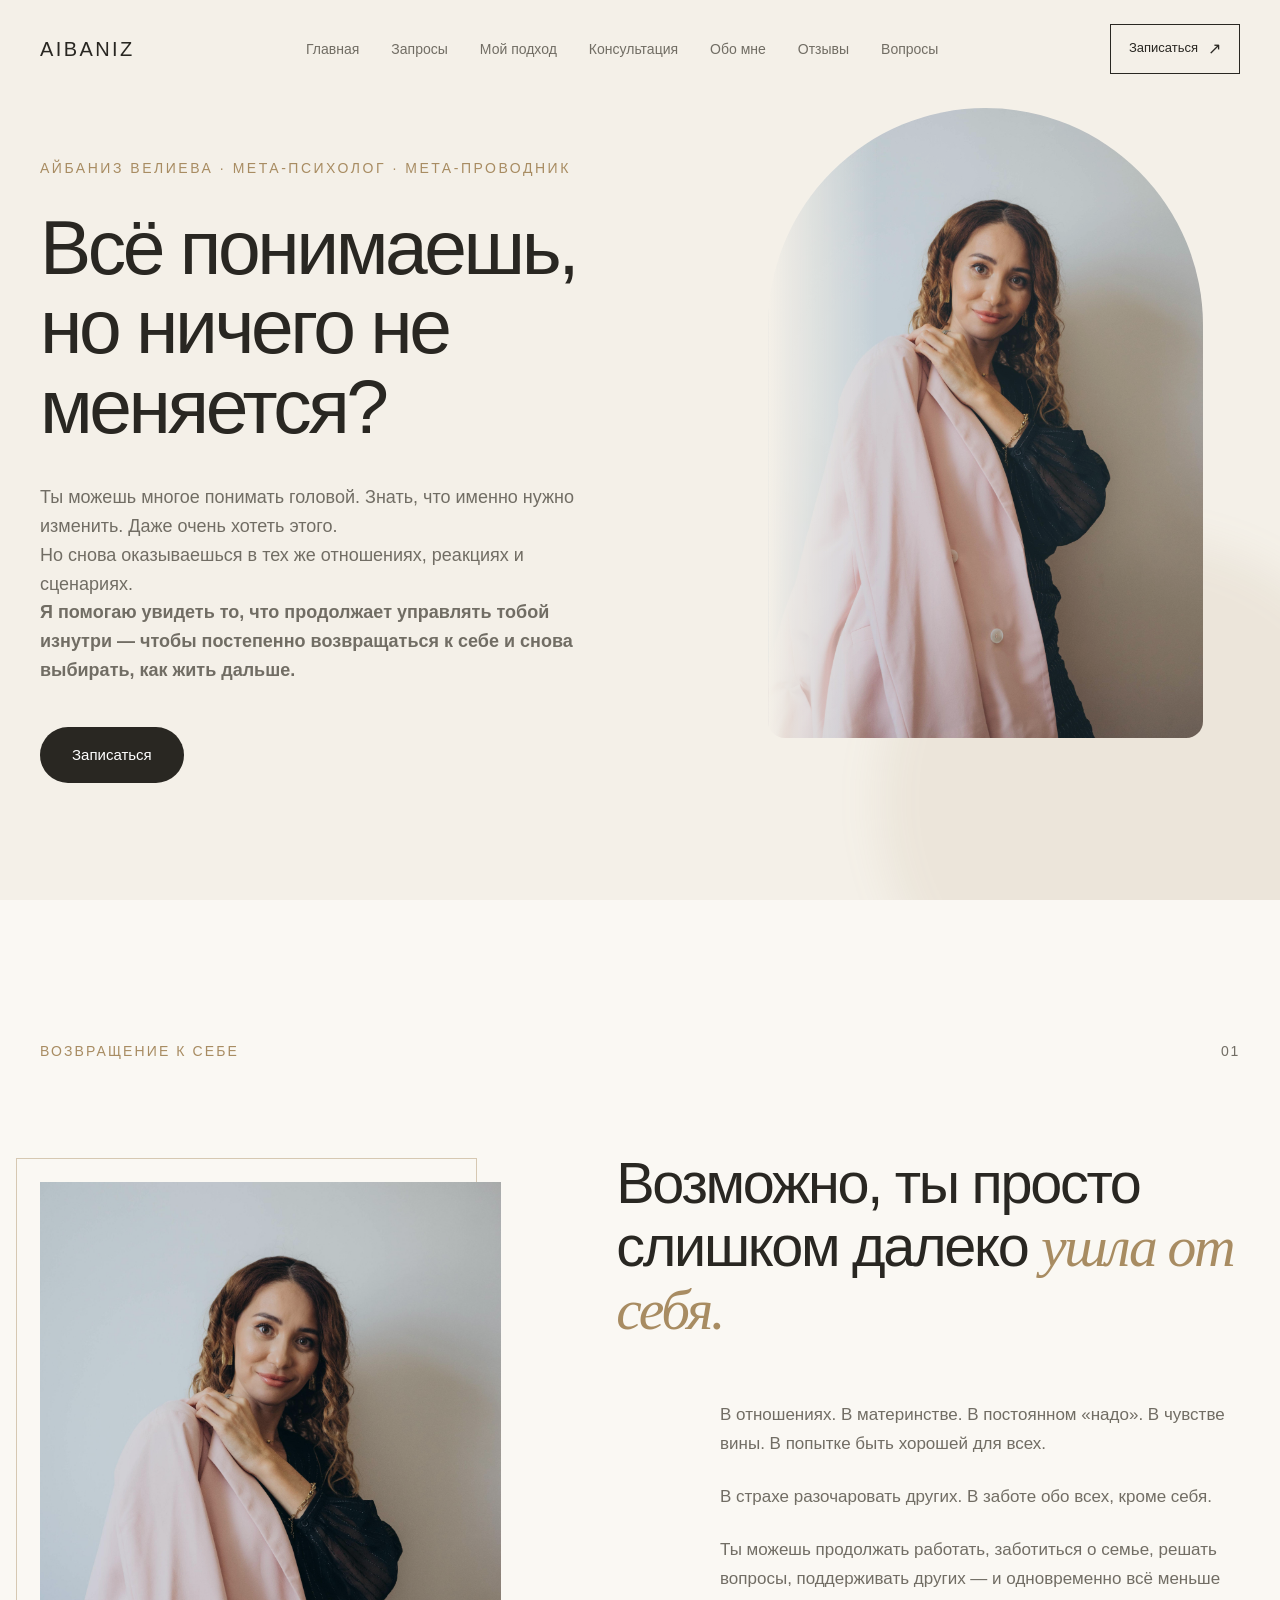
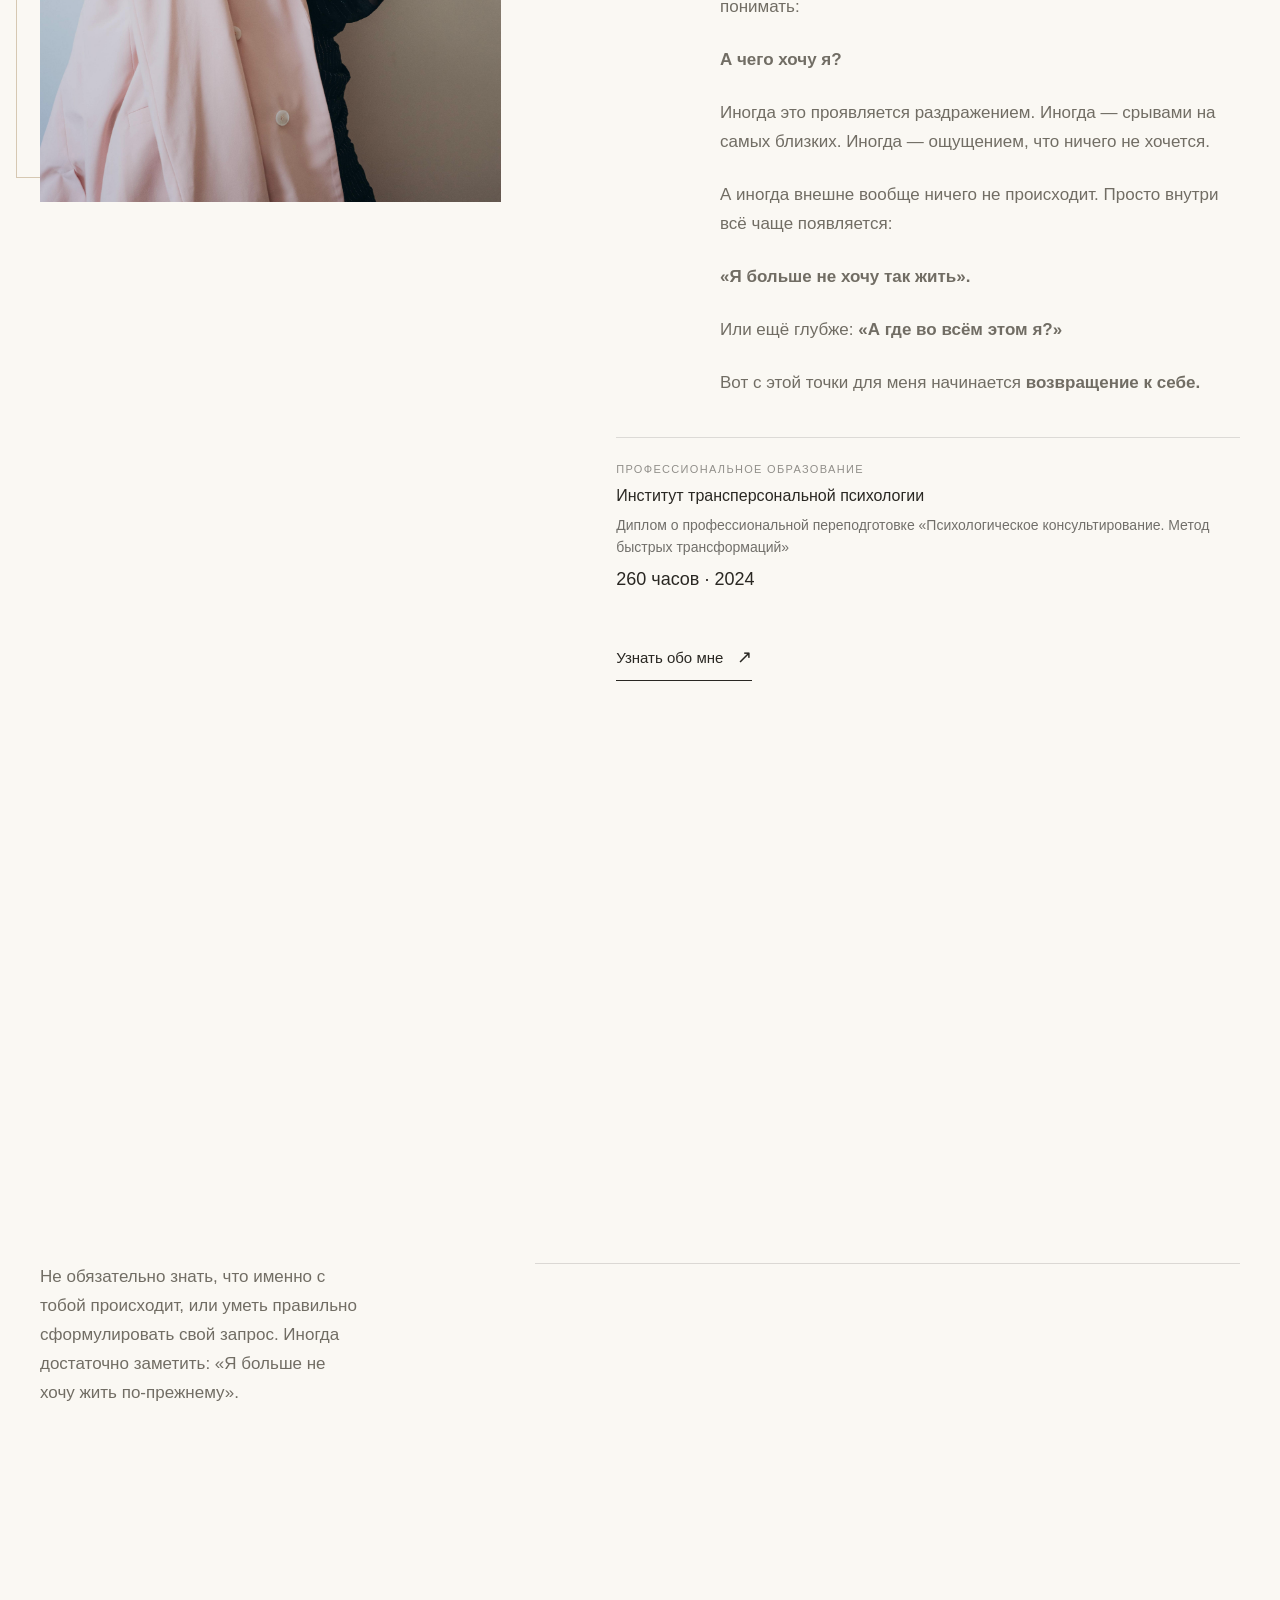
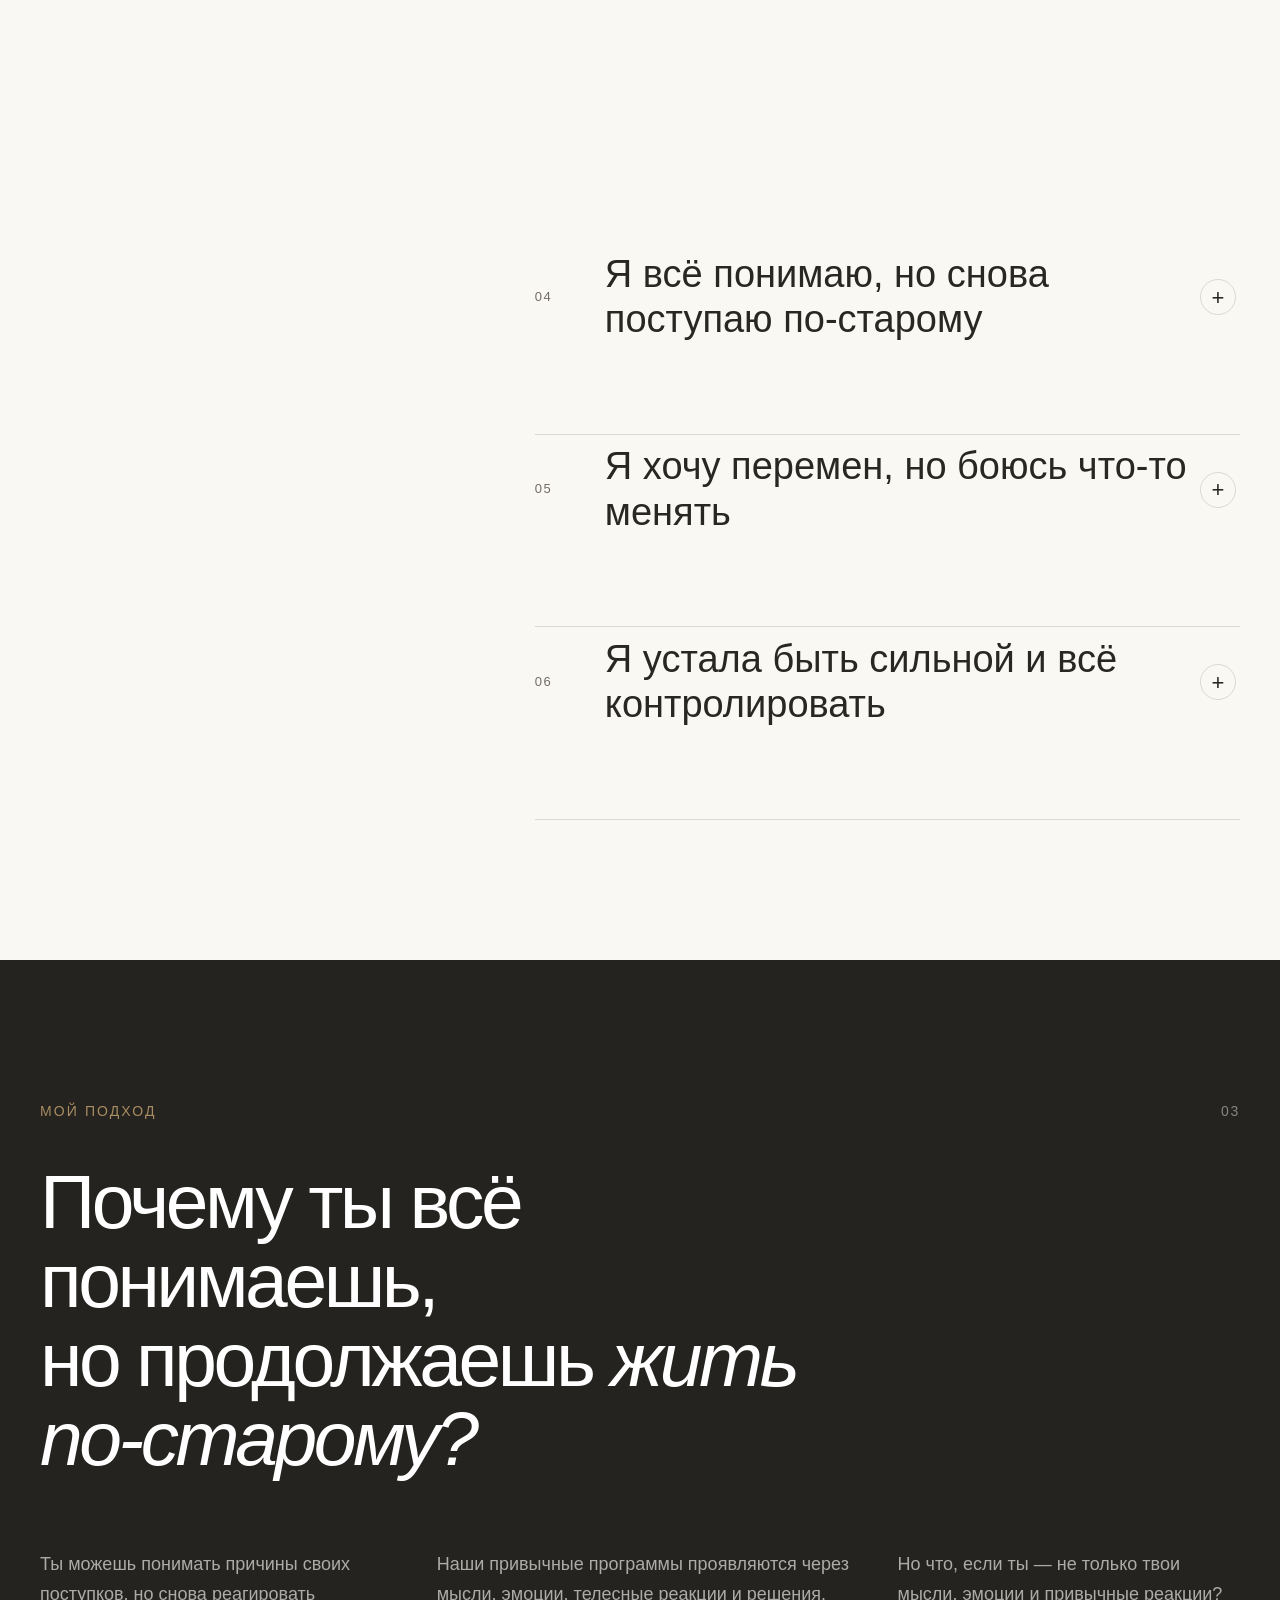
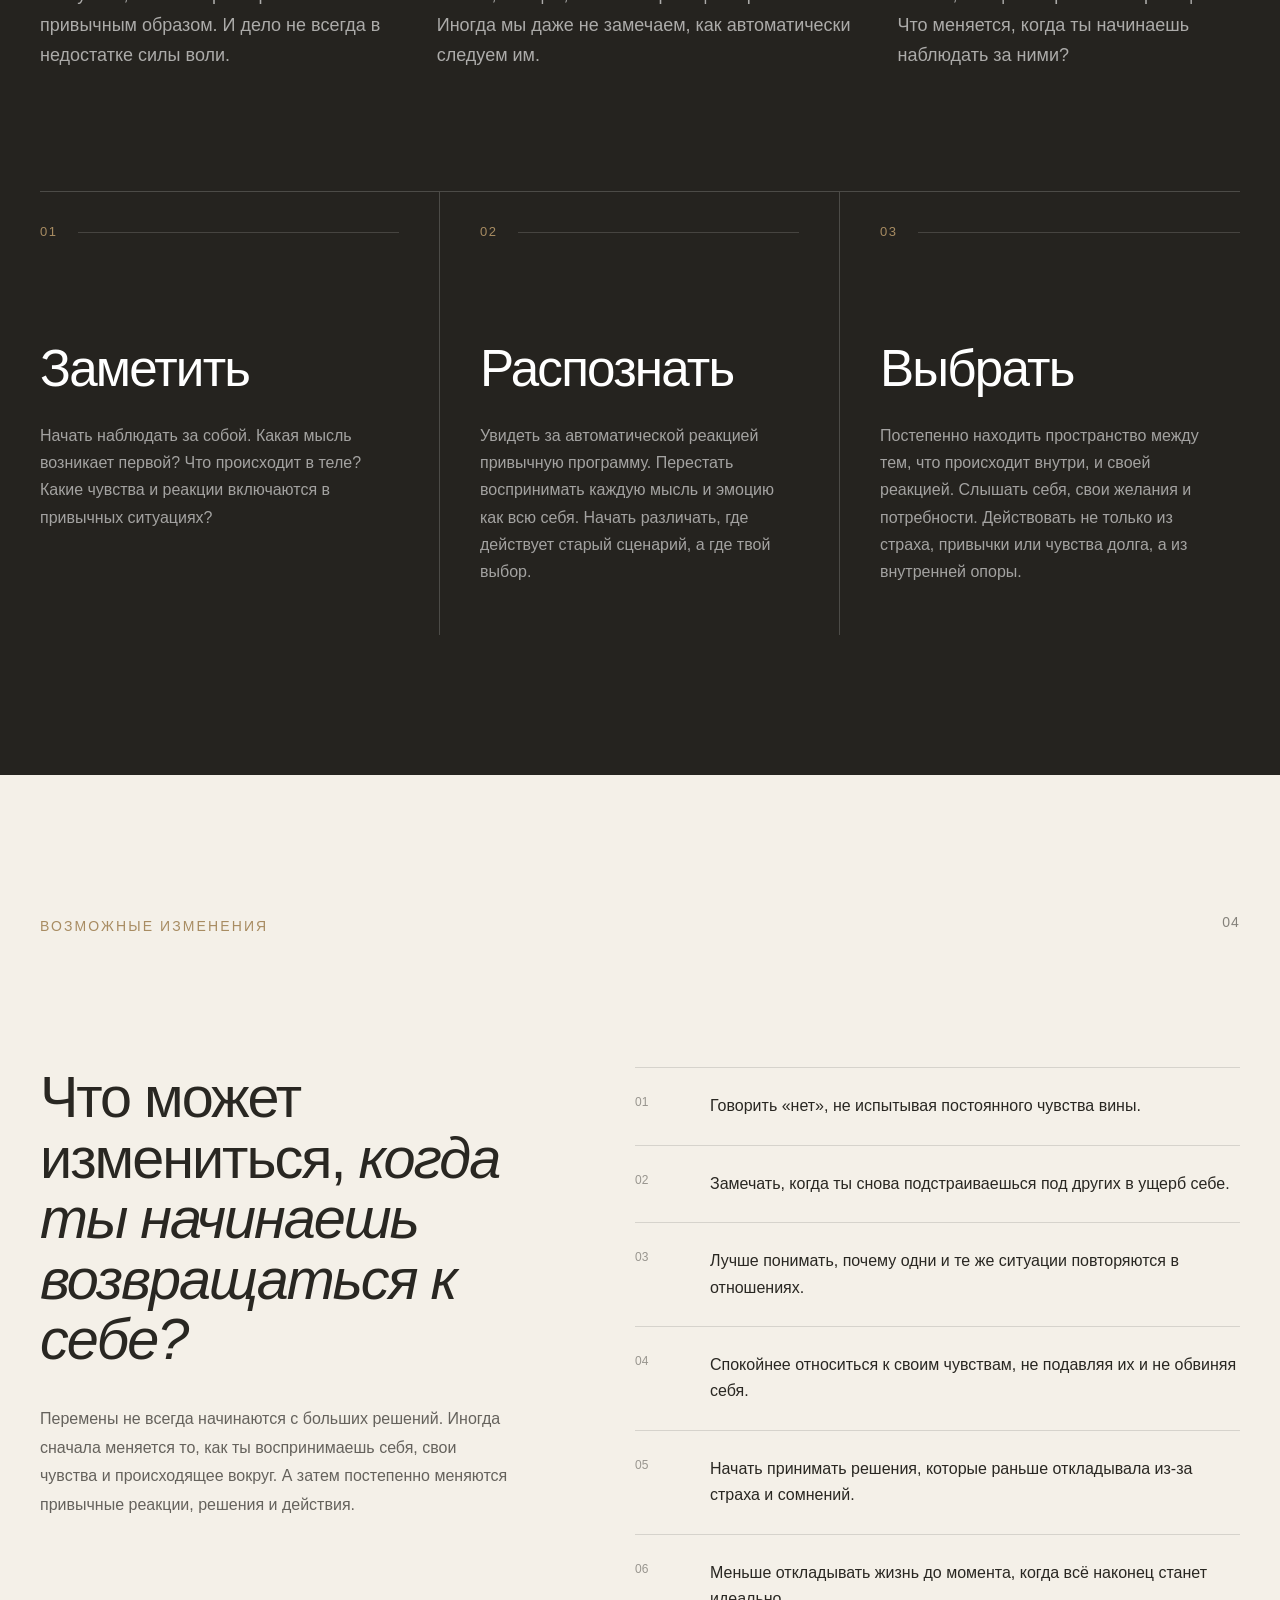
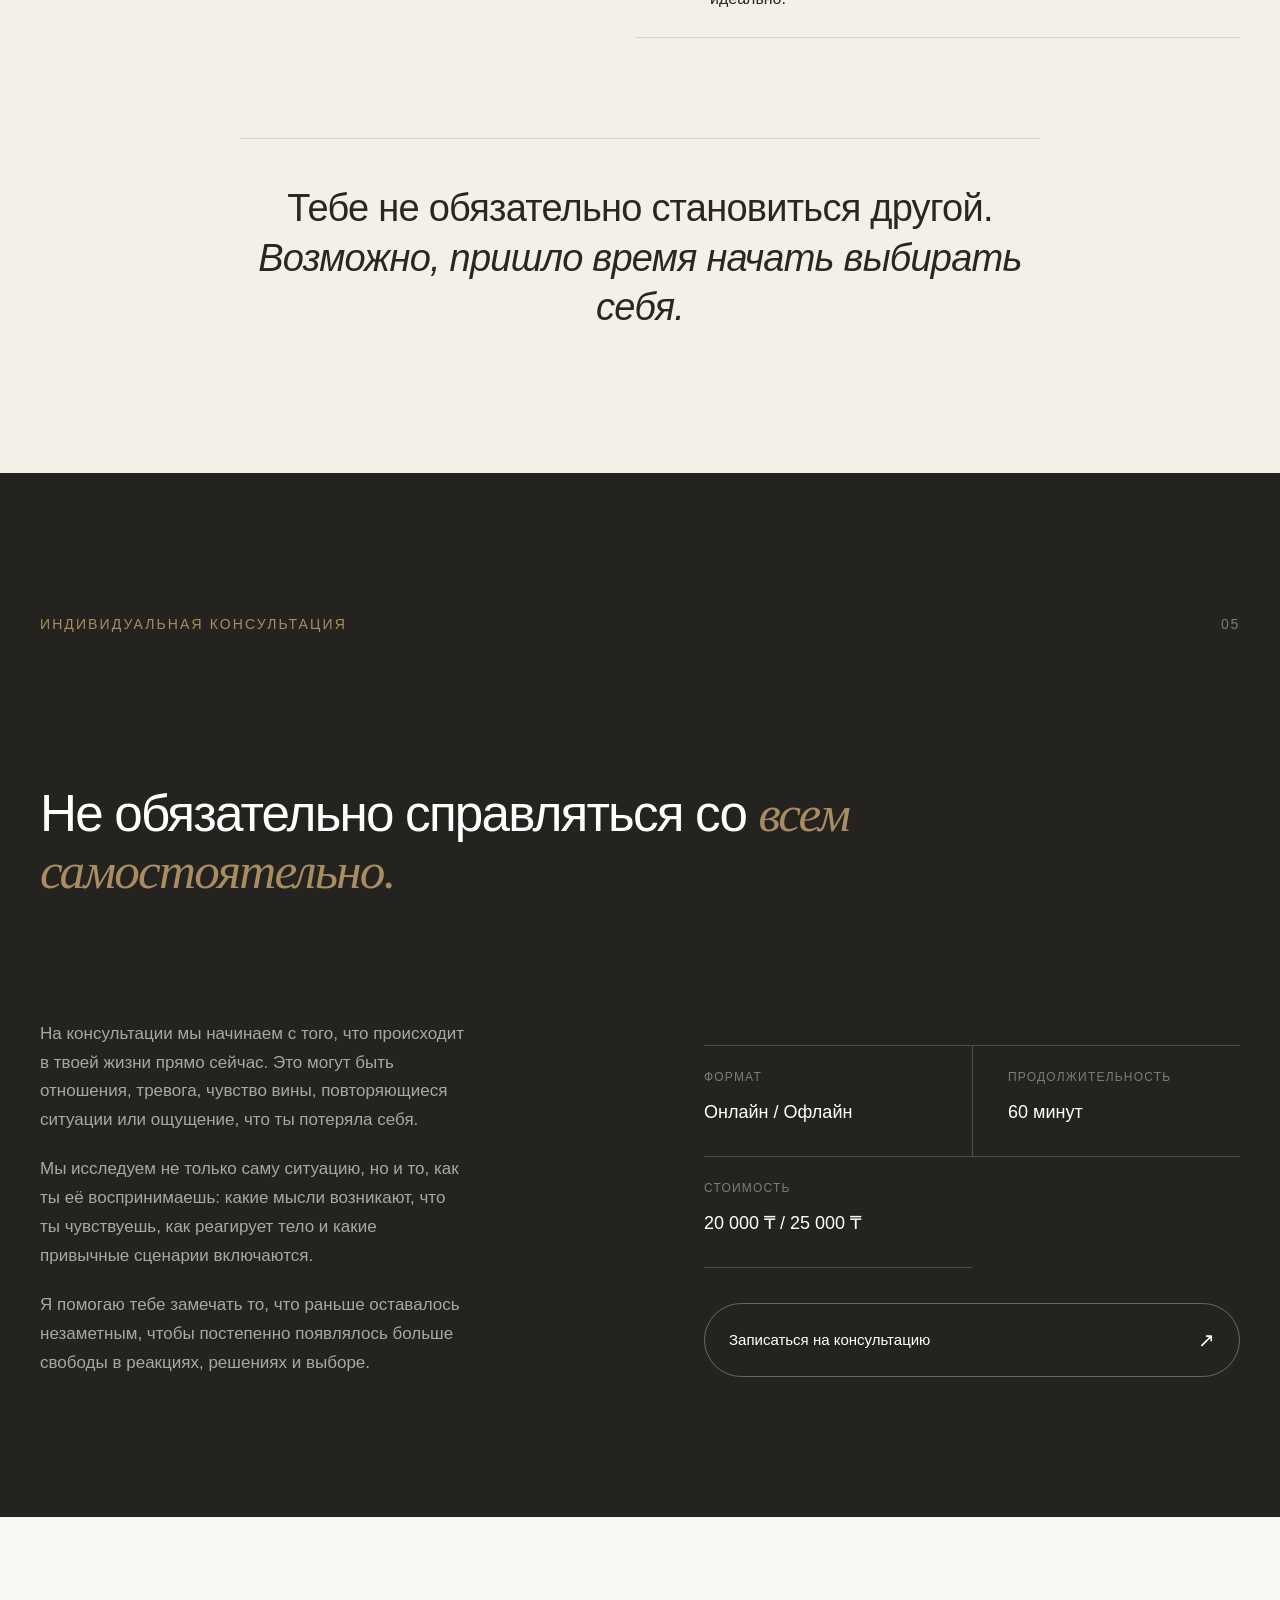
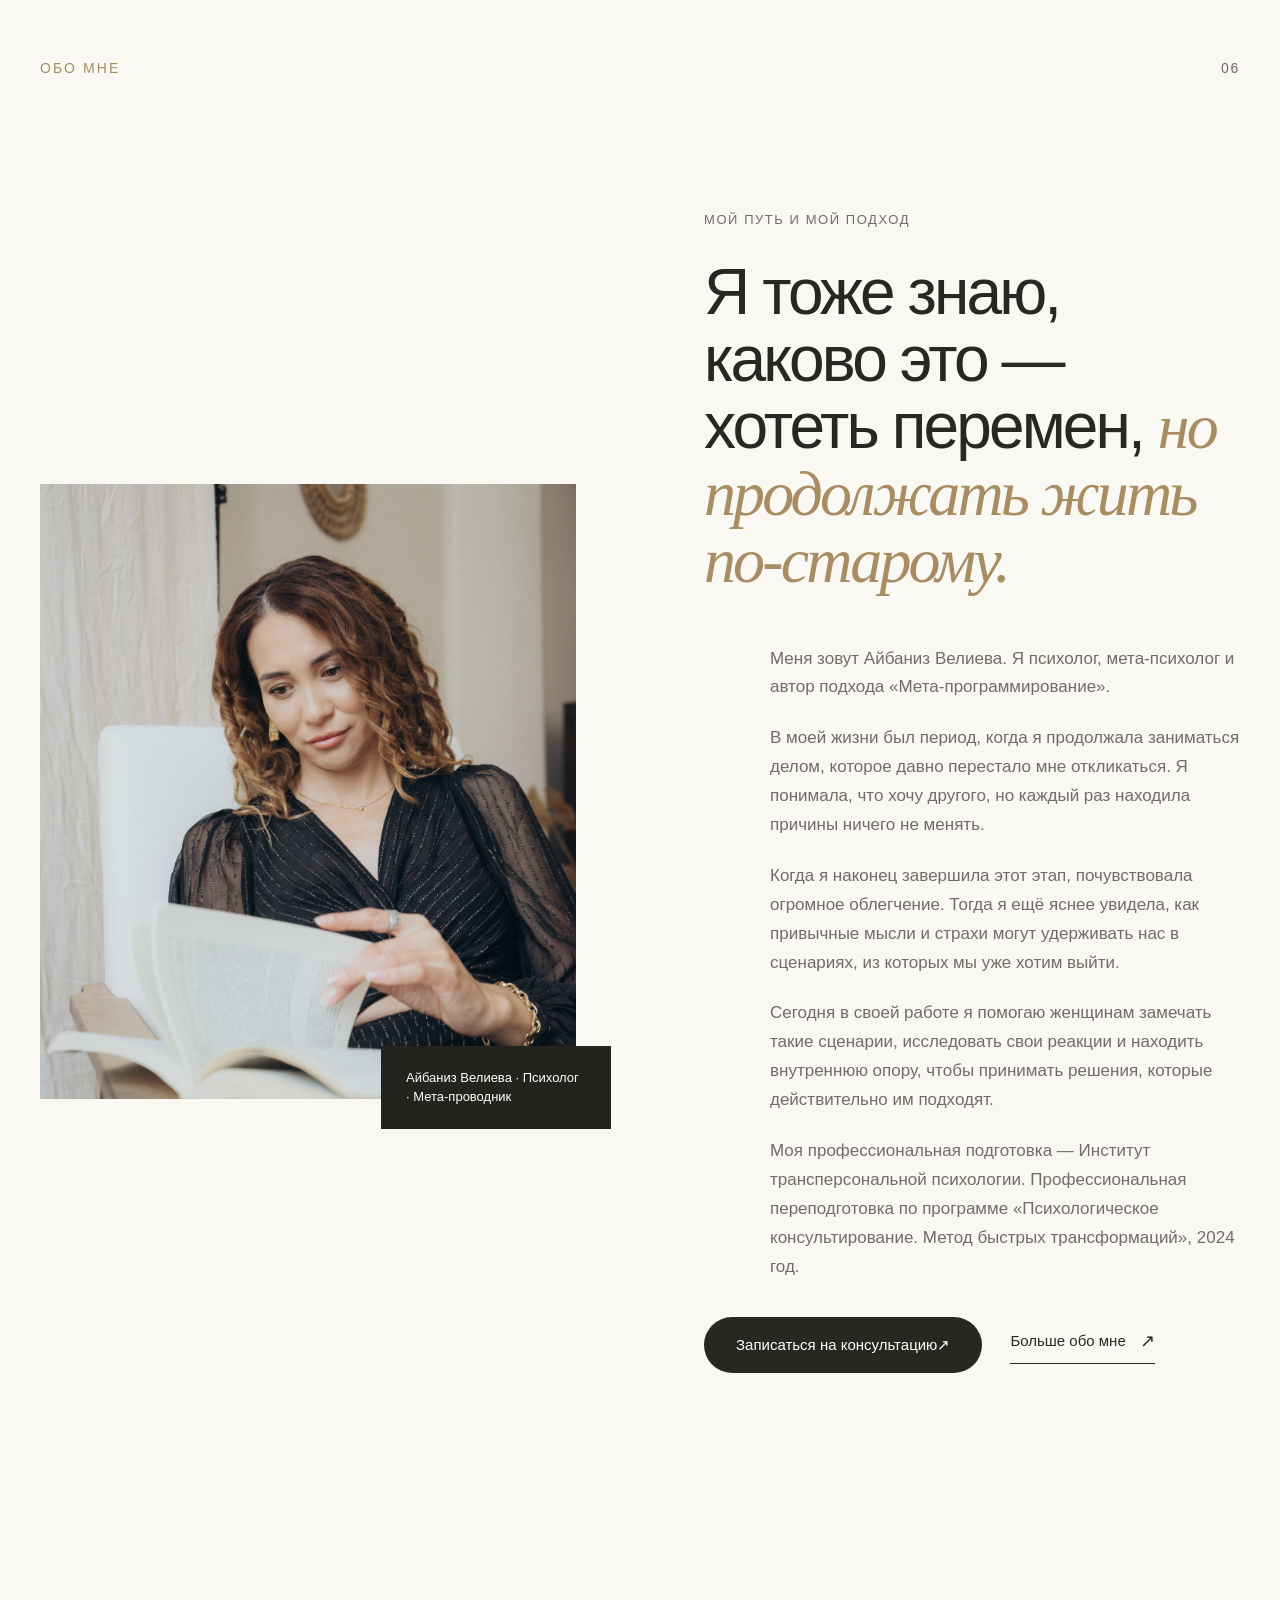
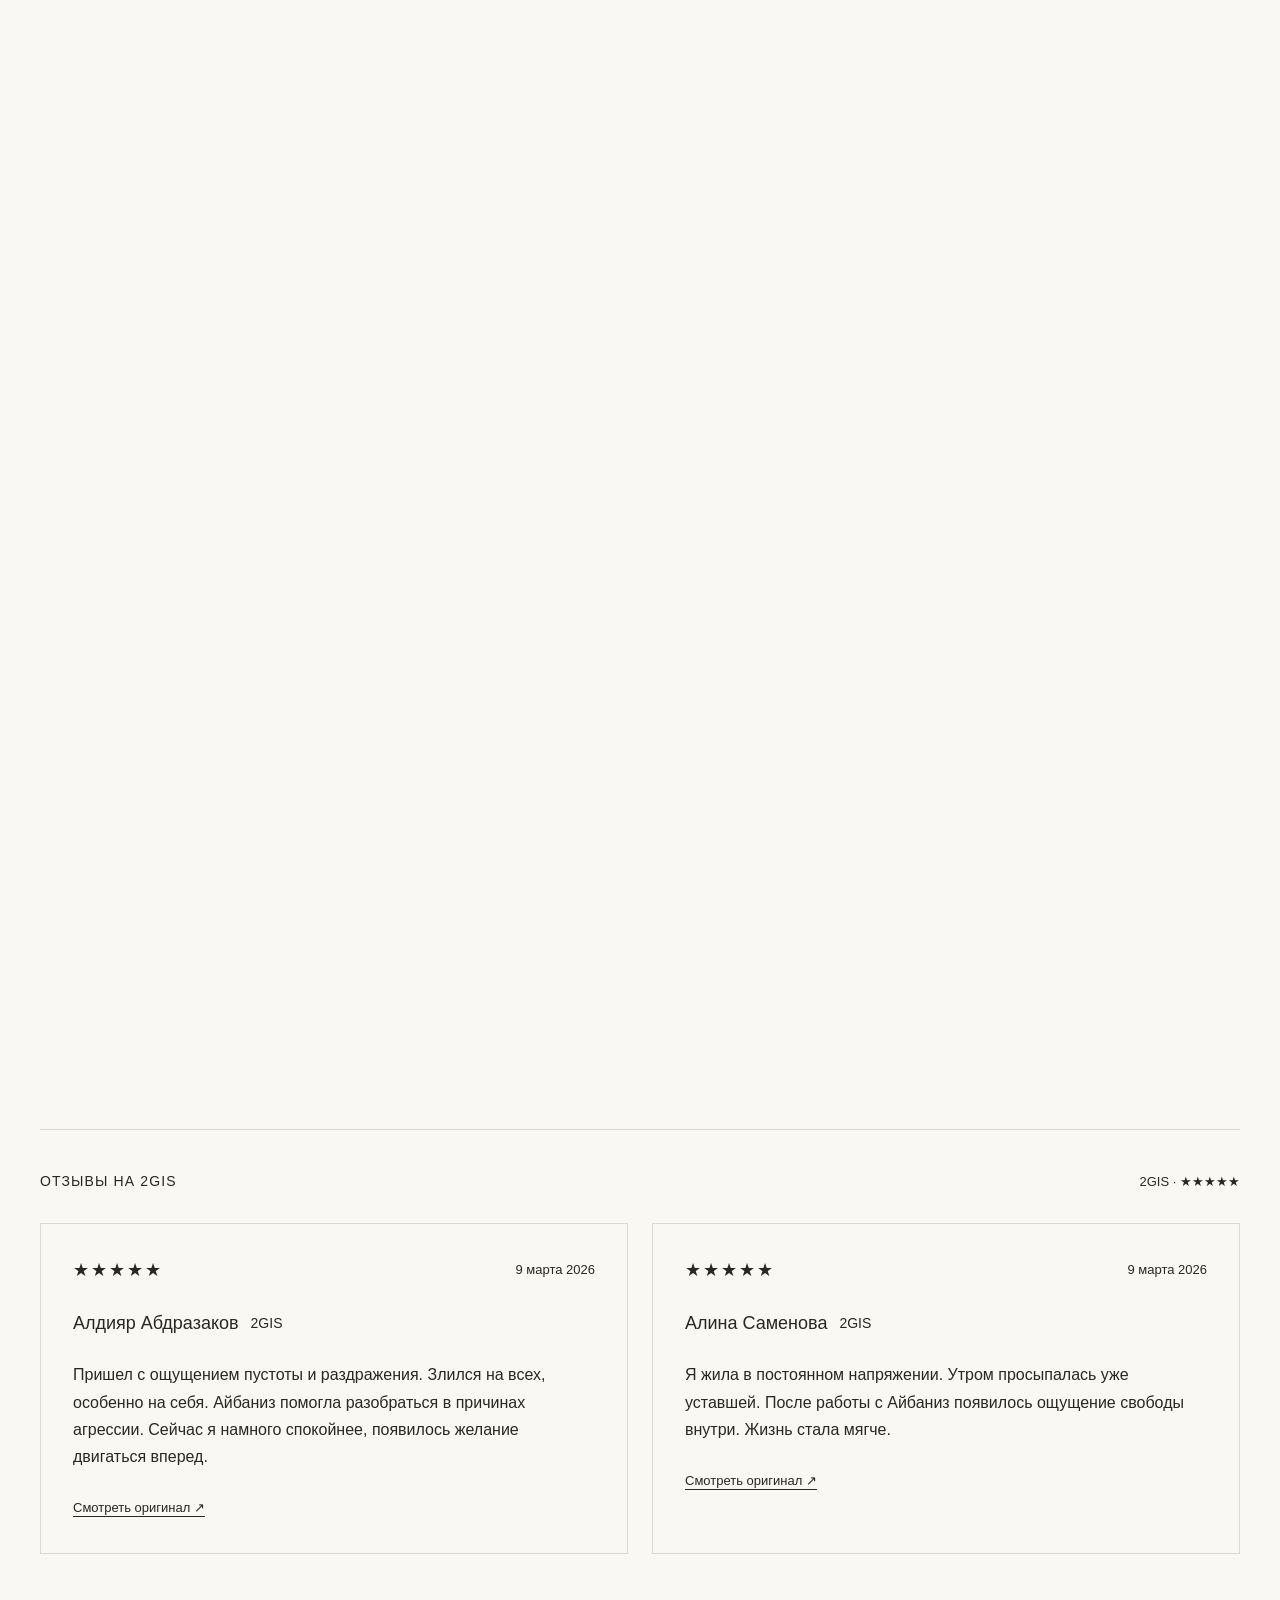
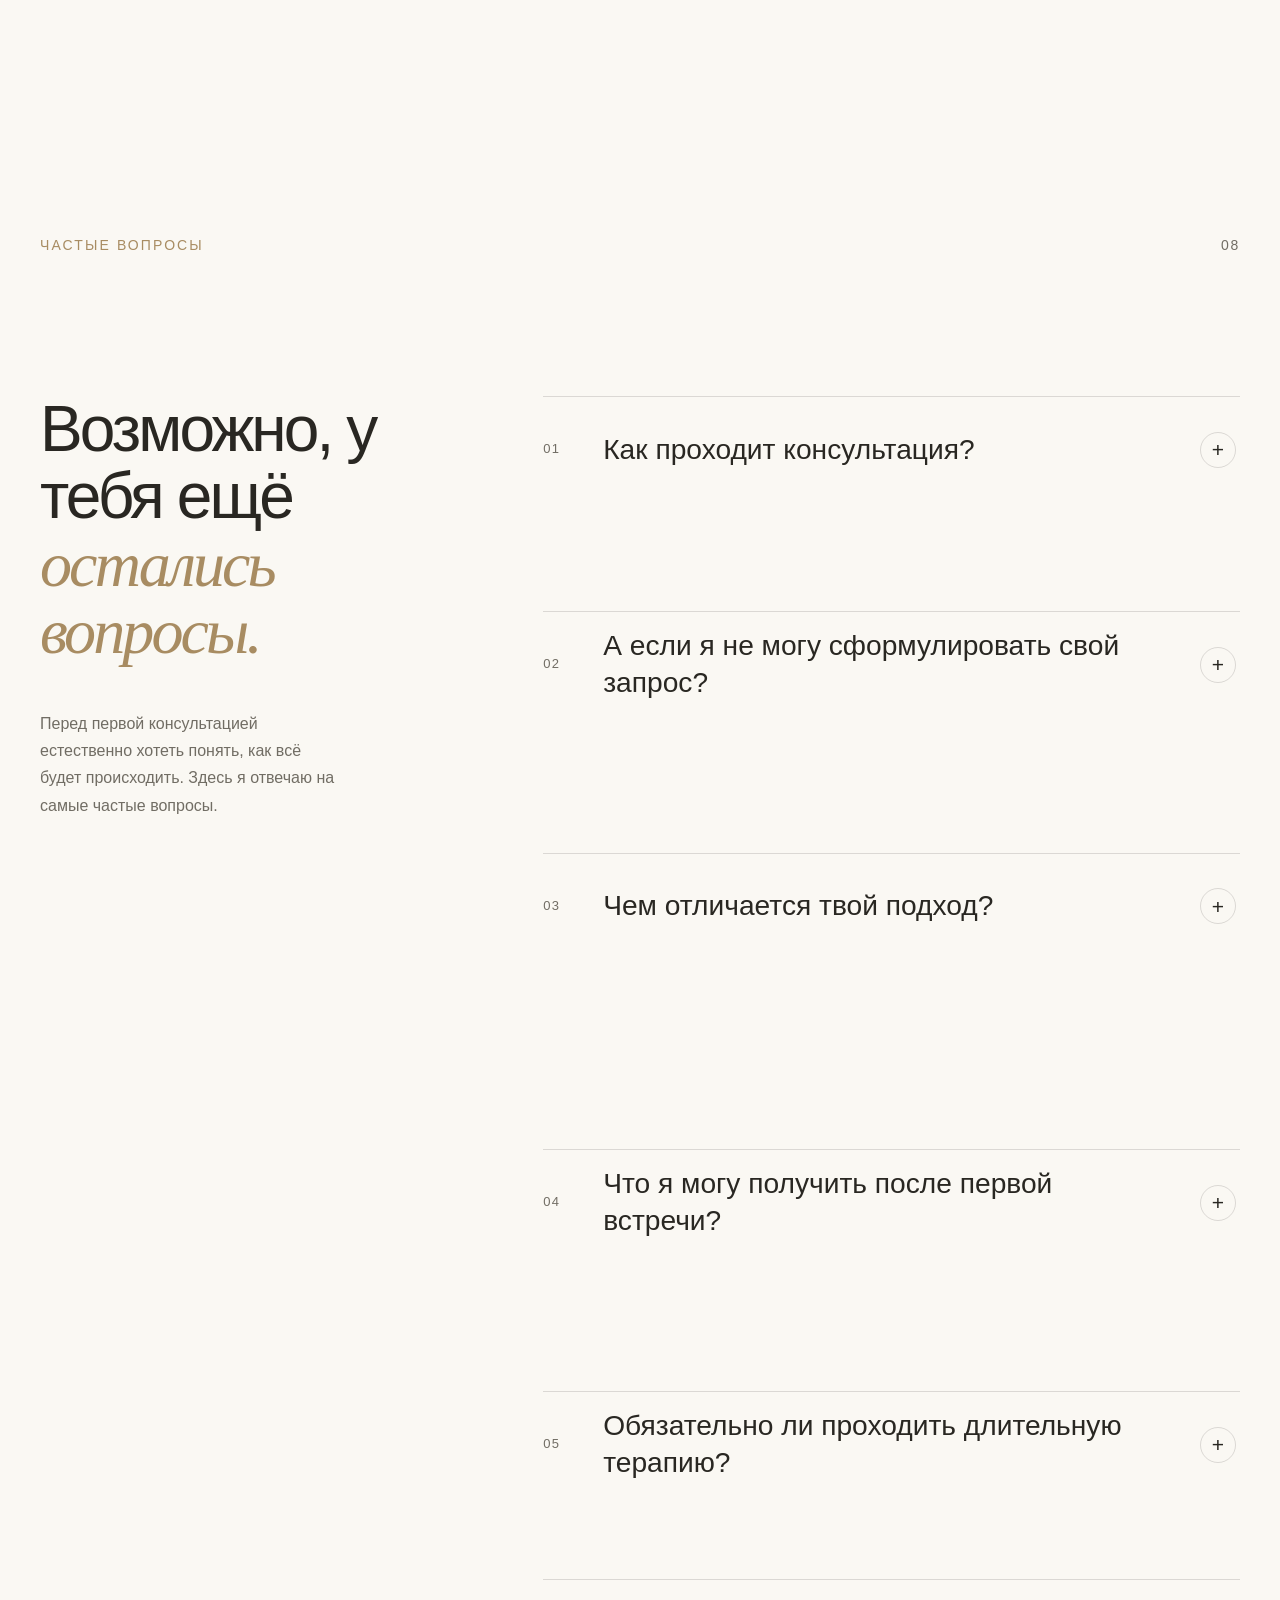
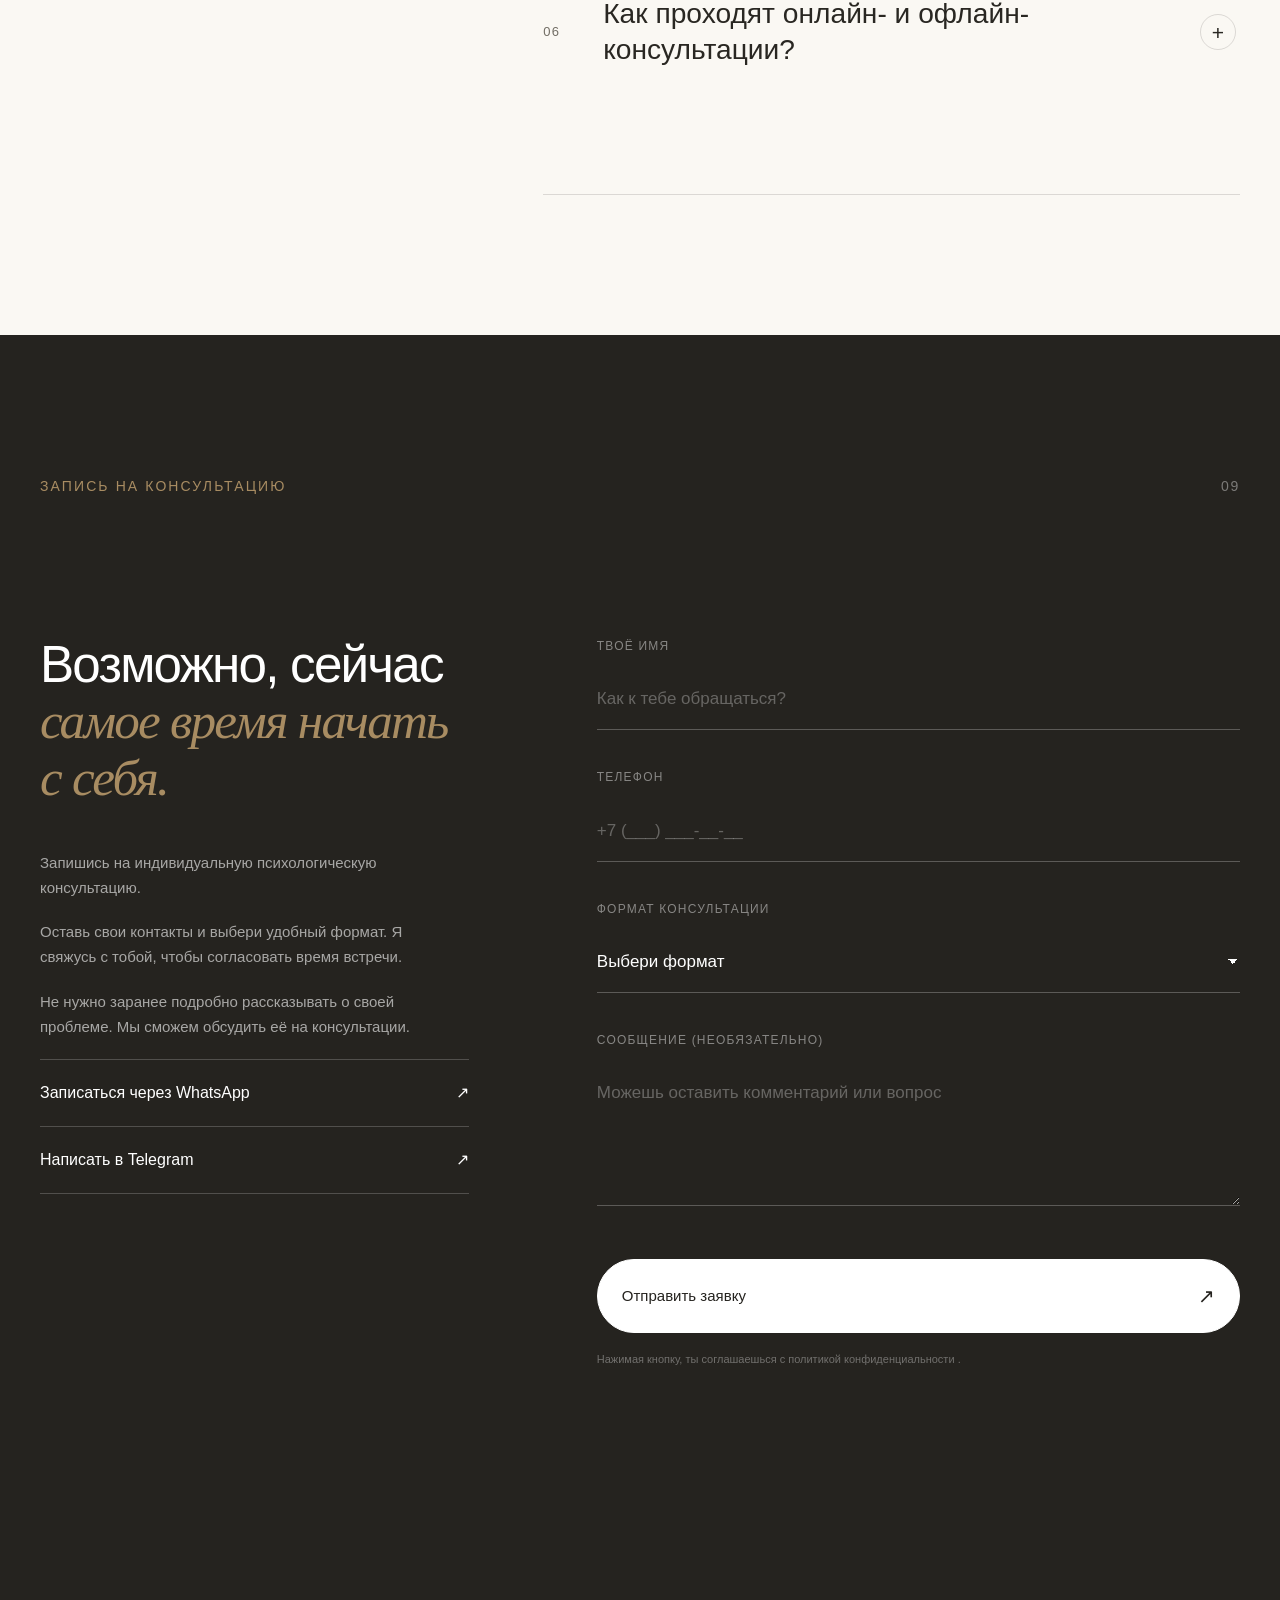
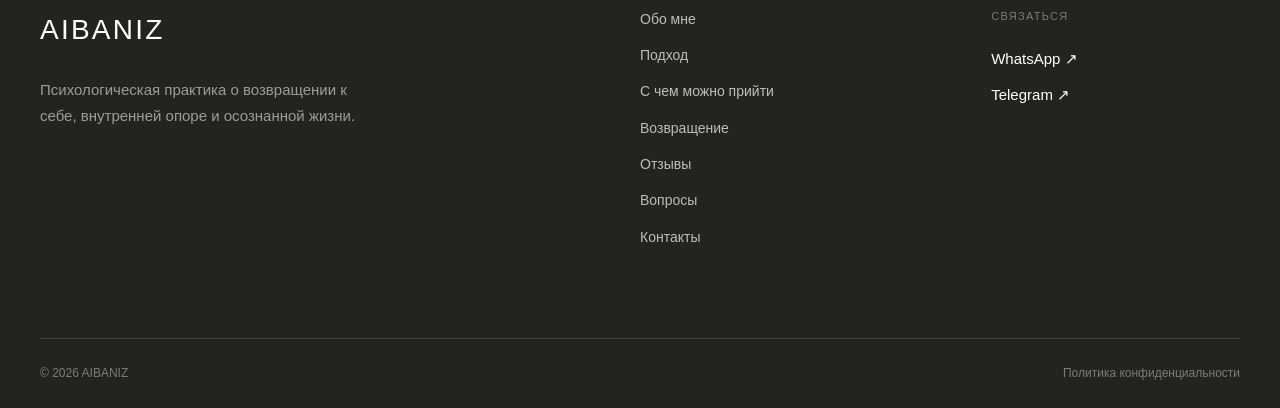
==== index.html @ a46ea179 "Update psychologist website content and consultation flow" ====
<!doctype html>
<html lang="ru">
  <head>
    <meta charset="UTF-8" />

    <meta name="viewport" content="width=device-width, initial-scale=1.0" />

    <meta
      name="description"
      content="Айбаниз Велиева — психолог. Психологическое консультирование онлайн и офлайн. Работа с тревогой, отношениями, внутренним состоянием, повторяющимися сценариями и жизненными изменениями."
    />

    <title>Айбаниз Велиева — психолог | Психологическое консультирование</title>

    <!-- Canonical -->
    <link rel="canonical" href="https://aibaniz.kz/" />

    <!-- Open Graph -->
    <meta property="og:type" content="website" />
    <meta property="og:title" content="Айбаниз Велиева — психолог" />
    <meta
      property="og:description"
      content="Психологическое консультирование онлайн и офлайн. Пространство для возвращения к себе, внутренней опоре и более честному контакту с собой."
    />
    <meta property="og:url" content="https://aibaniz.kz/" />
    <meta property="og:site_name" content="AIBANIZ" />
    <meta property="og:locale" content="ru_RU" />
    <meta
      property="og:image"
      content="https://aibaniz.kz/images/og-image.png"
    />
    <meta property="og:image:type" content="image/png" />
    <meta property="og:image:width" content="1536" />
    <meta property="og:image:height" content="864" />

    <link rel="icon" type="image/png" href="images/favicon.png" />
    <link rel="apple-touch-icon" href="images/favicon.png" />

    <!-- CSS -->
    <link rel="stylesheet" href="css/variables.css" />
    <link rel="stylesheet" href="css/reset.css" />
    <link rel="stylesheet" href="css/global.css" />

    <link rel="stylesheet" href="css/header.css" />
    <link rel="stylesheet" href="css/hero.css" />
    <link rel="stylesheet" href="css/about.css" />
    <link rel="stylesheet" href="css/approach.css" />
    <link rel="stylesheet" href="css/work.css" />
    <link rel="stylesheet" href="css/return.css" />
    <link rel="stylesheet" href="css/consultation.css" />
    <link rel="stylesheet" href="css/testimonials.css" />
    <link rel="stylesheet" href="css/faq.css" />
    <link rel="stylesheet" href="css/changes.css" />
    <link rel="stylesheet" href="css/contacts.css" />
    <link rel="stylesheet" href="css/footer.css" />
  </head>

  <body>
    <div id="header-placeholder"></div>

    <main>
      <!-- HERO -->
      <section class="hero" id="hero">
        <div class="container hero__container">
          <div class="hero__content">
            <p class="hero__subtitle">
              Айбаниз Велиева · Мета-психолог · Мета-проводник
            </p>

            <h1 class="hero__title">
              Всё понимаешь,<br />
              но ничего не меняется?
            </h1>

            <div class="hero__description">
              <p>
                Ты можешь многое понимать головой. Знать, что именно нужно
                изменить. Даже очень хотеть этого.
              </p>

              <p>
                Но снова оказываешься в тех же отношениях, реакциях и сценариях.
              </p>

              <p>
                <strong>
                  Я помогаю увидеть то, что продолжает управлять тобой изнутри —
                  чтобы постепенно возвращаться к себе и снова выбирать, как
                  жить дальше.
                </strong>
              </p>
            </div>

            <a href="#contacts" class="button button--primary"> Записаться </a>
          </div>
        </div>
      </section>

      <!-- ABOUT -->
      <section class="section about" id="about">
        <div class="container">
          <div class="about__header">
            <p class="section__label">Возвращение к себе</p>
            <span class="about__number">01</span>
          </div>
          <div class="about__layout">
            <div class="about__image-wrapper">
              <img
                src="images/about/about.jpg"
                alt="Возвращение к себе"
                class="about__image"
              />
            </div>
            <div class="about__content">
              <h2 class="about__title">
                Возможно, ты просто слишком далеко <em>ушла от себя.</em>
              </h2>
              <div class="about__text">
                <p>
                  В отношениях. В материнстве. В постоянном «надо». В чувстве
                  вины. В попытке быть хорошей для всех.
                </p>
                <p>
                  В страхе разочаровать других. В заботе обо всех, кроме себя.
                </p>
                <p>
                  Ты можешь продолжать работать, заботиться о семье, решать
                  вопросы, поддерживать других — и одновременно всё меньше
                  понимать:
                </p>
                <p><strong>А чего хочу я?</strong></p>
                <p>
                  Иногда это проявляется раздражением. Иногда — срывами на самых
                  близких. Иногда — ощущением, что ничего не хочется.
                </p>
                <p>
                  А иногда внешне вообще ничего не происходит. Просто внутри всё
                  чаще появляется:
                </p>
                <p><strong>«Я больше не хочу так жить».</strong></p>
                <p>Или ещё глубже: <strong>«А где во всём этом я?»</strong></p>
                <p>
                  Вот с этой точки для меня начинается
                  <strong>возвращение к себе.</strong>
                </p>
              </div>

              <div class="about__education">
                <span class="about__education-label">
                  Профессиональное образование
                </span>

                <strong class="about__education-institution">
                  Институт трансперсональной психологии
                </strong>

                <span class="about__education-document">
                  Диплом о профессиональной переподготовке «Психологическое
                  консультирование. Метод быстрых трансформаций»
                </span>

                <span class="about__education-hours"> 260 часов · 2024 </span>
              </div>

              <a href="about.html" class="about__link">
                Узнать обо мне
                <span>↗</span>
              </a>
            </div>
          </div>
        </div>
      </section>

      <!-- WORK -->

      <section class="section work" id="work">
        <div class="container">
          <div class="work__header">
            <div>
              <p class="section__label">С чем можно прийти</p>

              <h2 class="work__title">
                Возможно, ты узнаешь
                <em>здесь себя.</em>
              </h2>
            </div>

            <span class="work__number">02</span>
          </div>

          <div class="work__content">
            <p class="work__intro">
              Не обязательно знать, что именно с тобой происходит, или уметь
              правильно сформулировать свой запрос. Иногда достаточно заметить:
              «Я больше не хочу жить по-прежнему».
            </p>

            <div class="work__list">
              <article class="work-item">
                <button
                  class="work-item__button"
                  type="button"
                  aria-expanded="false"
                >
                  <span class="work-item__number">01</span>

                  <span class="work-item__title">
                    Я постоянно тревожусь и не могу расслабиться
                  </span>

                  <span class="work-item__icon">+</span>
                </button>

                <div class="work-item__answer">
                  <p>
                    Ты постоянно думаешь о будущем, переживаешь за близких,
                    деньги, работу или отношения. Даже когда всё спокойно,
                    внутри остаётся напряжение.
                  </p>

                  <p>
                    Мы можем исследовать, какие мысли, ожидания и привычные
                    реакции поддерживают эту тревогу, и искать способы
                    возвращаться к внутренней опоре.
                  </p>
                </div>
              </article>

              <article class="work-item">
                <button
                  class="work-item__button"
                  type="button"
                  aria-expanded="false"
                >
                  <span class="work-item__number">02</span>

                  <span class="work-item__title">
                    Я снова теряю себя в отношениях
                  </span>

                  <span class="work-item__icon">+</span>
                </button>

                <div class="work-item__answer">
                  <p>
                    Ты стараешься сохранить отношения, подстраиваешься, терпишь,
                    боишься обидеть или потерять другого человека. А собственные
                    желания постепенно уходят на второй план.
                  </p>

                  <p>
                    Мы исследуем, почему знакомые сценарии повторяются, что
                    мешает слышать себя и как постепенно возвращать себе право
                    на собственный выбор.
                  </p>
                </div>
              </article>

              <article class="work-item">
                <button
                  class="work-item__button"
                  type="button"
                  aria-expanded="false"
                >
                  <span class="work-item__number">03</span>

                  <span class="work-item__title">
                    Я живу для всех, кроме себя
                  </span>

                  <span class="work-item__icon">+</span>
                </button>

                <div class="work-item__answer">
                  <p>
                    Семья, дети, работа, чужие ожидания и бесконечные
                    обязанности. Ты привыкла быть нужной, удобной и
                    ответственной.
                  </p>

                  <p>
                    Но когда спрашиваешь себя: «А чего хочу я?» — ответить
                    становится трудно. Мы начинаем замечать, где привычное
                    «надо» заглушает твои потребности и желания.
                  </p>
                </div>
              </article>

              <article class="work-item">
                <button
                  class="work-item__button"
                  type="button"
                  aria-expanded="false"
                >
                  <span class="work-item__number">04</span>

                  <span class="work-item__title">
                    Я всё понимаю, но снова поступаю по-старому
                  </span>

                  <span class="work-item__icon">+</span>
                </button>

                <div class="work-item__answer">
                  <p>
                    Ты уже многое осознала. Понимаешь, почему реагируешь
                    определённым образом. Обещаешь себе больше так не делать.
                  </p>

                  <p>
                    Но в похожей ситуации снова включается привычная реакция.
                    Здесь мы работаем с тем, как она возникает: через мысли,
                    эмоции, ощущения в теле и автоматические сценарии.
                  </p>
                </div>
              </article>

              <article class="work-item">
                <button
                  class="work-item__button"
                  type="button"
                  aria-expanded="false"
                >
                  <span class="work-item__number">05</span>

                  <span class="work-item__title">
                    Я хочу перемен, но боюсь что-то менять
                  </span>

                  <span class="work-item__icon">+</span>
                </button>

                <div class="work-item__answer">
                  <p>
                    Ты чувствуешь, что прежняя жизнь больше не подходит.
                    Возможно, давно хочешь уйти с нелюбимой работы, изменить
                    отношения или начать что-то своё.
                  </p>

                  <p>
                    Но появляются сомнения, страх неизвестности, чувство вины и
                    множество причин отложить решение. Мы исследуем, что
                    удерживает тебя и какой выбор действительно твой.
                  </p>
                </div>
              </article>

              <article class="work-item">
                <button
                  class="work-item__button"
                  type="button"
                  aria-expanded="false"
                >
                  <span class="work-item__number">06</span>

                  <span class="work-item__title">
                    Я устала быть сильной и всё контролировать
                  </span>

                  <span class="work-item__icon">+</span>
                </button>

                <div class="work-item__answer">
                  <p>
                    Ты привыкла справляться сама, всё предусматривать, держать
                    ситуацию под контролем и не показывать слабость.
                  </p>

                  <p>
                    Но внутри накапливаются усталость и напряжение. Мы
                    исследуем, почему так трудно отпустить контроль, принимать
                    свои чувства и опираться на себя без постоянного давления.
                  </p>
                </div>
              </article>
            </div>
          </div>
        </div>
      </section>

      <!-- APPROACH -->

      <section class="section approach" id="approach">
        <div class="container">
          <div class="approach__header">
            <div>
              <p class="section__label">Мой подход</p>

              <h2 class="approach__title">
                Почему ты всё понимаешь,
                <br />
                но продолжаешь
                <em>жить по-старому?</em>
              </h2>
            </div>

            <span class="approach__number">03</span>
          </div>

          <div class="approach__intro">
            <p>
              Ты можешь понимать причины своих поступков, но снова реагировать
              привычным образом. И дело не всегда в недостатке силы воли.
            </p>

            <p>
              Наши привычные программы проявляются через мысли, эмоции, телесные
              реакции и решения. Иногда мы даже не замечаем, как автоматически
              следуем им.
            </p>

            <p>
              Но что, если ты — не только твои мысли, эмоции и привычные
              реакции? Что меняется, когда ты начинаешь наблюдать за ними?
            </p>
          </div>

          <div class="approach__steps">
            <article class="approach-step">
              <div class="approach-step__top">
                <span class="approach-step__number">01</span>
                <span class="approach-step__line"></span>
              </div>

              <h3 class="approach-step__title">Заметить</h3>

              <p class="approach-step__text">
                Начать наблюдать за собой. Какая мысль возникает первой? Что
                происходит в теле? Какие чувства и реакции включаются в
                привычных ситуациях?
              </p>
            </article>

            <article class="approach-step">
              <div class="approach-step__top">
                <span class="approach-step__number">02</span>
                <span class="approach-step__line"></span>
              </div>

              <h3 class="approach-step__title">Распознать</h3>

              <p class="approach-step__text">
                Увидеть за автоматической реакцией привычную программу.
                Перестать воспринимать каждую мысль и эмоцию как всю себя.
                Начать различать, где действует старый сценарий, а где твой
                выбор.
              </p>
            </article>

            <article class="approach-step">
              <div class="approach-step__top">
                <span class="approach-step__number">03</span>
                <span class="approach-step__line"></span>
              </div>

              <h3 class="approach-step__title">Выбрать</h3>

              <p class="approach-step__text">
                Постепенно находить пространство между тем, что происходит
                внутри, и своей реакцией. Слышать себя, свои желания и
                потребности. Действовать не только из страха, привычки или
                чувства долга, а из внутренней опоры.
              </p>
            </article>
          </div>
        </div>
      </section>


      <!-- POSSIBLE CHANGES -->

      <section class="section changes" id="changes">
        <div class="container">
          <div class="changes__top">
            <p class="section__label">Возможные изменения</p>
            <span class="changes__number">04</span>
          </div>

          <div class="changes__layout">
            <div class="changes__intro">
              <h2 class="changes__title">
                Что может измениться,
                <em>когда ты начинаешь возвращаться к себе?</em>
              </h2>

              <p class="changes__text">
                Перемены не всегда начинаются с больших решений. Иногда сначала
                меняется то, как ты воспринимаешь себя, свои чувства и
                происходящее вокруг. А затем постепенно меняются привычные
                реакции, решения и действия.
              </p>
            </div>

            <div class="changes__list">
              <div class="changes__item">
                <span class="changes__item-number">01</span>
                <p>Говорить «нет», не испытывая постоянного чувства вины.</p>
              </div>

              <div class="changes__item">
                <span class="changes__item-number">02</span>
                <p>
                  Замечать, когда ты снова подстраиваешься под других в ущерб
                  себе.
                </p>
              </div>

              <div class="changes__item">
                <span class="changes__item-number">03</span>
                <p>
                  Лучше понимать, почему одни и те же ситуации повторяются в
                  отношениях.
                </p>
              </div>

              <div class="changes__item">
                <span class="changes__item-number">04</span>
                <p>
                  Спокойнее относиться к своим чувствам, не подавляя их и не
                  обвиняя себя.
                </p>
              </div>

              <div class="changes__item">
                <span class="changes__item-number">05</span>
                <p>
                  Начать принимать решения, которые раньше откладывала из-за
                  страха и сомнений.
                </p>
              </div>

              <div class="changes__item">
                <span class="changes__item-number">06</span>
                <p>
                  Меньше откладывать жизнь до момента, когда всё наконец станет
                  идеально.
                </p>
              </div>
            </div>
          </div>

          <div class="changes__final">
            <p>
              Тебе не обязательно становиться другой.
              <em>Возможно, пришло время начать выбирать себя.</em>
            </p>
          </div>
        </div>
      </section>

      <!-- CONSULTATION -->

      <section class="section consultation" id="consultation">
        <div class="container">
          <div class="consultation__top">
            <p class="section__label">Индивидуальная консультация</p>
            <span class="consultation__number">05</span>
          </div>

          <div class="consultation__content">
            <h2 class="consultation__title">
              Не обязательно справляться со
              <em>всем самостоятельно.</em>
            </h2>

            <div class="consultation__bottom">
              <div class="consultation__text">
                <p>
                  На консультации мы начинаем с того, что происходит в твоей
                  жизни прямо сейчас. Это могут быть отношения, тревога, чувство
                  вины, повторяющиеся ситуации или ощущение, что ты потеряла
                  себя.
                </p>

                <p>
                  Мы исследуем не только саму ситуацию, но и то, как ты её
                  воспринимаешь: какие мысли возникают, что ты чувствуешь, как
                  реагирует тело и какие привычные сценарии включаются.
                </p>

                <p>
                  Я помогаю тебе замечать то, что раньше оставалось незаметным,
                  чтобы постепенно появлялось больше свободы в реакциях,
                  решениях и выборе.
                </p>
              </div>

              <div class="consultation__details">
                <div class="consultation__detail">
                  <span class="consultation__detail-label"> Формат </span>

                  <span class="consultation__detail-value">
                    Онлайн / Офлайн
                  </span>
                </div>

                <div class="consultation__detail">
                  <span class="consultation__detail-label">
                    Продолжительность
                  </span>

                  <span class="consultation__detail-value"> 60 минут </span>
                </div>

                <div class="consultation__detail">
                  <span class="consultation__detail-label"> Стоимость </span>

                  <span class="consultation__detail-value">
                    20 000 ₸ / 25 000 ₸
                  </span>
                </div>

                <a href="#contacts" class="button consultation__button">
                  Записаться на консультацию
                  <span>↗</span>
                </a>
              </div>
            </div>
          </div>
        </div>
      </section>

      <!-- RETURN -->

      <section class="section return" id="return">
        <div class="container">
          <div class="return__top">
            <p class="section__label">Обо мне</p>
            <span class="return__number">06</span>
          </div>

          <div class="return__layout">
            <div class="return__image-wrapper">
              <img
                src="images/return/return.jpg"
                alt="Айбаниз Велиева — психолог, мета-проводник"
                class="return__image"
              />

              <span class="return__image-caption">
                Айбаниз Велиева · Психолог · Мета-проводник
              </span>
            </div>

            <div class="return__content">
              <p class="return__eyebrow">Мой путь и мой подход</p>

              <h2 class="return__title">
                Я тоже знаю, каково это — хотеть перемен,
                <em>но продолжать жить по-старому.</em>
              </h2>

              <div class="return__text">
                <p>
                  Меня зовут Айбаниз Велиева. Я психолог, мета-психолог и автор
                  подхода «Мета-программирование».
                </p>

                <p>
                  В моей жизни был период, когда я продолжала заниматься делом,
                  которое давно перестало мне откликаться. Я понимала, что хочу
                  другого, но каждый раз находила причины ничего не менять.
                </p>

                <p>
                  Когда я наконец завершила этот этап, почувствовала огромное
                  облегчение. Тогда я ещё яснее увидела, как привычные мысли и
                  страхи могут удерживать нас в сценариях, из которых мы уже
                  хотим выйти.
                </p>

                <p>
                  Сегодня в своей работе я помогаю женщинам замечать такие
                  сценарии, исследовать свои реакции и находить внутреннюю
                  опору, чтобы принимать решения, которые действительно им
                  подходят.
                </p>

                <p>
                  Моя профессиональная подготовка — Институт трансперсональной
                  психологии. Профессиональная переподготовка по программе
                  «Психологическое консультирование. Метод быстрых
                  трансформаций», 2024 год.
                </p>
              </div>

              <div class="return__actions">
                <a href="#contacts" class="button button--primary">
                  Записаться на консультацию
                  <span>↗</span>
                </a>

                <a href="about.html" class="return__link">
                  Больше обо мне
                  <span>↗</span>
                </a>
              </div>
            </div>
          </div>
        </div>
      </section>

      <!-- ОТЗЫВЫ -->

      <section class="section testimonials" id="testimonials">
        <div class="container">
          <div class="testimonials__top">
            <p class="section__label">Отзывы</p>

            <span class="testimonials__number"> 07 </span>
          </div>

          <div class="testimonials__header">
            <h2 class="testimonials__title">
              У каждого свой запрос.
              <em>И свой путь к изменениям.</em>
            </h2>
          </div>

          <div class="testimonials__slider">
            <!-- TESTIMONIAL 01 -->

            <div class="testimonial active">
              <div class="testimonial__quote">“</div>

              <div class="testimonial__body">
                <div class="testimonial__client">
                  <img
                    src="images/testimonials/client-01.jpg"
                    alt="Клиентка"
                    class="testimonial__photo"
                  />

                  <div>
                    <p class="testimonial__name">А.</p>

                    <p class="testimonial__meta">Клиентка</p>
                  </div>
                </div>

                <blockquote class="testimonial__text">
                  Я пришла с ощущением, что совершенно не понимаю, чего хочу от
                  жизни. Постепенно начала замечать, что большую часть решений
                  принимала из страха и желания соответствовать чужим ожиданиям.
                </blockquote>
              </div>
            </div>

            <!-- TESTIMONIAL 02 -->

            <div class="testimonial">
              <div class="testimonial__quote">“</div>

              <div class="testimonial__body">
                <div class="testimonial__client">
                  <img
                    src="images/testimonials/client-02.jpeg"
                    alt="Клиентка"
                    class="testimonial__photo"
                  />

                  <div>
                    <p class="testimonial__name">М.</p>

                    <p class="testimonial__meta">Клиентка</p>
                  </div>
                </div>

                <blockquote class="testimonial__text">
                  Самое ценное для меня — возможность говорить обо всём без
                  ощущения, что меня пытаются исправить. В какой-то момент я
                  просто начала слышать себя.
                </blockquote>
              </div>
            </div>

            <!-- TESTIMONIAL 03 -->

            <div class="testimonial">
              <div class="testimonial__quote">“</div>

              <div class="testimonial__body">
                <div class="testimonial__client">
                  <img
                    src="images/testimonials/client-03.jpg"
                    alt="Клиентка"
                    class="testimonial__photo"
                  />

                  <div>
                    <p class="testimonial__name">Е.</p>

                    <p class="testimonial__meta">Клиентка</p>
                  </div>
                </div>

                <blockquote class="testimonial__text">
                  Я долго думала, что со мной что-то не так. Оказалось, что мне
                  просто нужно было остановиться и посмотреть на свою жизнь
                  честно.
                </blockquote>
              </div>
            </div>
          </div>

          <div class="testimonials__navigation">
            <button
              class="testimonial-nav testimonial-nav--prev"
              type="button"
              aria-label="Предыдущий отзыв"
            >
              ←
            </button>

            <div class="testimonials__counter">
              <span class="testimonials__current">01</span>

              <span class="testimonials__separator"> / </span>

              <span class="testimonials__total">03</span>
            </div>

            <button
              class="testimonial-nav testimonial-nav--next"
              type="button"
              aria-label="Следующий отзыв"
            >
              →
            </button>
          </div>

          <!-- 2GIS REVIEWS -->

          <div class="testimonials__external">
            <div class="testimonials__external-header">
              <p class="testimonials__external-label">Отзывы на 2GIS</p>

              <span class="testimonials__external-source"> 2GIS · ★★★★★ </span>
            </div>

            <div class="testimonials__external-grid">
              <!-- 2GIS REVIEW 01 -->

              <a
                href="images/testimonials/2gis-aldiyar.jpeg"
                class="testimonials__external-card"
                target="_blank"
                rel="noopener noreferrer"
              >
                <div class="testimonials__external-top">
                  <span class="testimonials__external-stars"> ★★★★★ </span>

                  <span class="testimonials__external-date">
                    9 марта 2026
                  </span>
                </div>

                <div class="testimonials__external-author">
                  <strong>Алдияр Абдразаков</strong>
                  <span>2GIS</span>
                </div>

                <p class="testimonials__external-text">
                  Пришел с ощущением пустоты и раздражения. Злился на всех,
                  особенно на себя. Айбаниз помогла разобраться в причинах
                  агрессии. Сейчас я намного спокойнее, появилось желание
                  двигаться вперед.
                </p>

                <span class="testimonials__external-link">
                  Смотреть оригинал ↗
                </span>
              </a>

              <!-- 2GIS REVIEW 02 -->

              <a
                href="images/testimonials/2gis-alina.jpeg"
                class="testimonials__external-card"
                target="_blank"
                rel="noopener noreferrer"
              >
                <div class="testimonials__external-top">
                  <span class="testimonials__external-stars"> ★★★★★ </span>

                  <span class="testimonials__external-date">
                    9 марта 2026
                  </span>
                </div>

                <div class="testimonials__external-author">
                  <strong>Алина Саменова</strong>
                  <span>2GIS</span>
                </div>

                <p class="testimonials__external-text">
                  Я жила в постоянном напряжении. Утром просыпалась уже
                  уставшей. После работы с Айбаниз появилось ощущение свободы
                  внутри. Жизнь стала мягче.
                </p>

                <span class="testimonials__external-link">
                  Смотреть оригинал ↗
                </span>
              </a>
            </div>
          </div>
        </div>
      </section>

      <!-- FAQ -->

      <section class="section faq" id="faq">
        <div class="container">
          <div class="faq__top">
            <p class="section__label">Частые вопросы</p>
            <span class="faq__number">08</span>
          </div>

          <div class="faq__layout">
            <div class="faq__intro">
              <h2 class="faq__title">
                Возможно, у тебя ещё
                <em>остались вопросы.</em>
              </h2>

              <p class="faq__text">
                Перед первой консультацией естественно хотеть понять, как всё
                будет происходить. Здесь я отвечаю на самые частые вопросы.
              </p>
            </div>

            <div class="faq__list">
              <!-- FAQ 01 -->

              <article class="faq-item">
                <button
                  class="faq-item__button"
                  type="button"
                  aria-expanded="false"
                >
                  <span class="faq-item__number">01</span>

                  <span class="faq-item__question">
                    Как проходит консультация?
                  </span>

                  <span class="faq-item__icon">+</span>
                </button>

                <div class="faq-item__answer">
                  <p>
                    Мы начинаем с того, что происходит в твоей жизни сейчас. Ты
                    рассказываешь о ситуации, чувствах или вопросе, с которым
                    хочешь разобраться.
                  </p>

                  <p>
                    Вместе мы исследуем, как ты воспринимаешь происходящее,
                    какие мысли и эмоции возникают, как реагирует тело и какие
                    привычные сценарии могут включаться.
                  </p>

                  <p>
                    Я помогаю тебе замечать эти реакции и находить новые
                    возможности выбора.
                  </p>
                </div>
              </article>

              <!-- FAQ 02 -->

              <article class="faq-item">
                <button
                  class="faq-item__button"
                  type="button"
                  aria-expanded="false"
                >
                  <span class="faq-item__number">02</span>

                  <span class="faq-item__question">
                    А если я не могу сформулировать свой запрос?
                  </span>

                  <span class="faq-item__icon">+</span>
                </button>

                <div class="faq-item__answer">
                  <p>
                    Необязательно заранее понимать, что именно с тобой
                    происходит.
                  </p>

                  <p>
                    Иногда человек приходит с ощущением усталости, внутреннего
                    напряжения, неудовлетворённости жизнью или просто с мыслью:
                    «Я больше не хочу так жить».
                  </p>

                  <p>
                    Мы можем начать именно с этого и постепенно разобраться, что
                    стоит за твоими переживаниями.
                  </p>
                </div>
              </article>

              <!-- FAQ 03 -->

              <article class="faq-item">
                <button
                  class="faq-item__button"
                  type="button"
                  aria-expanded="false"
                >
                  <span class="faq-item__number">03</span>

                  <span class="faq-item__question">
                    Чем отличается твой подход?
                  </span>

                  <span class="faq-item__icon">+</span>
                </button>

                <div class="faq-item__answer">
                  <p>
                    В своей работе я использую авторский подход
                    «Мета-программирование».
                  </p>

                  <p>
                    Мы не ограничиваемся обсуждением того, почему возникла
                    проблема. Мы обращаем внимание на то, как привычные сценарии
                    проявляются прямо сейчас — через мысли, эмоции, телесные
                    ощущения и автоматические реакции.
                  </p>

                  <p>
                    Важная часть моей работы — помочь тебе научиться замечать
                    эти реакции, не отождествляя себя полностью с ними, и
                    постепенно находить больше свободы в выборе.
                  </p>
                </div>
              </article>

              <!-- FAQ 04 -->

              <article class="faq-item">
                <button
                  class="faq-item__button"
                  type="button"
                  aria-expanded="false"
                >
                  <span class="faq-item__number">04</span>

                  <span class="faq-item__question">
                    Что я могу получить после первой встречи?
                  </span>

                  <span class="faq-item__icon">+</span>
                </button>

                <div class="faq-item__answer">
                  <p>
                    Первая консультация — это возможность внимательнее
                    посмотреть на свою ситуацию и разобраться, что именно тебя
                    беспокоит.
                  </p>

                  <p>
                    Ты можешь начать замечать привычные реакции, лучше понимать
                    свои чувства и увидеть возможные направления дальнейшей
                    работы.
                  </p>

                  <p>
                    Иногда уже первая встреча приносит новые осознания. Но
                    глубина и скорость изменений индивидуальны, поэтому я не
                    обещаю одинакового результата за одну консультацию.
                  </p>
                </div>
              </article>

              <!-- FAQ 05 -->

              <article class="faq-item">
                <button
                  class="faq-item__button"
                  type="button"
                  aria-expanded="false"
                >
                  <span class="faq-item__number">05</span>

                  <span class="faq-item__question">
                    Обязательно ли проходить длительную терапию?
                  </span>

                  <span class="faq-item__icon">+</span>
                </button>

                <div class="faq-item__answer">
                  <p>
                    Нет. Ты можешь начать с одной индивидуальной консультации.
                  </p>

                  <p>
                    На встрече мы исследуем твой запрос, а затем при
                    необходимости обсудим, имеет ли смысл продолжать работу.
                  </p>

                  <p>Решение о дальнейших встречах всегда остаётся за тобой.</p>
                </div>
              </article>

              <!-- FAQ 06 -->

              <article class="faq-item">
                <button
                  class="faq-item__button"
                  type="button"
                  aria-expanded="false"
                >
                  <span class="faq-item__number">06</span>

                  <span class="faq-item__question">
                    Как проходят онлайн- и офлайн-консультации?
                  </span>

                  <span class="faq-item__icon">+</span>
                </button>

                <div class="faq-item__answer">
                  <p>
                    Онлайн-консультации проходят по видеосвязи. Ты можешь
                    находиться в любом удобном месте, где получится спокойно
                    поговорить.
                  </p>

                  <p>
                    Очные консультации проходят по предварительной записи. Место
                    встречи мы согласуем заранее.
                  </p>

                  <p>
                    Продолжительность одной встречи — 60 минут. Стоимость и
                    доступные форматы указаны в разделе «Консультация».
                  </p>
                </div>
              </article>
            </div>
          </div>
        </div>
      </section>

      <!-- CONTACTS -->

      <section class="section contacts" id="contacts">
        <div class="container">
          <div class="contacts__top">
            <p class="section__label">Запись на консультацию</p>
            <span class="contacts__number">09</span>
          </div>

          <div class="contacts__layout">
            <!-- LEFT -->

            <div class="contacts__intro">
              <h2 class="contacts__title">
                Возможно, сейчас
                <em>самое время начать с себя.</em>
              </h2>

              <p class="contacts__text">
                Запишись на индивидуальную психологическую консультацию.
              </p>

              <p class="contacts__text">
                Оставь свои контакты и выбери удобный формат. Я свяжусь с тобой,
                чтобы согласовать время встречи.
              </p>

              <p class="contacts__text">
                Не нужно заранее подробно рассказывать о своей проблеме. Мы
                сможем обсудить её на консультации.
              </p>

              <div class="contacts__links">
                <a
                  href="https://wa.me/77015637388?text=Здравствуйте%21%20Хочу%20записаться%20на%20психологическую%20консультацию."
                  class="contacts__link"
                  target="_blank"
                  rel="noopener noreferrer"
                >
                  <span>Записаться через WhatsApp</span>
                  <span>↗</span>
                </a>

                <a
                  href="https://t.me/Aibaniz_Veliyeva"
                  class="contacts__link"
                  target="_blank"
                  rel="noopener noreferrer"
                >
                  <span>Написать в Telegram</span>
                  <span>↗</span>
                </a>
              </div>
            </div>

            <!-- FORM -->

            <div class="contacts__form-wrapper">
              <form class="contact-form" id="contact-form">
                <!-- Honeypot -->

                <div class="form-honeypot" aria-hidden="true">
                  <label for="website"> Не заполняйте это поле </label>

                  <input
                    type="text"
                    id="website"
                    name="website"
                    tabindex="-1"
                    autocomplete="off"
                  />
                </div>

                <div class="form-field">
                  <label for="name">Твоё имя</label>

                  <input
                    type="text"
                    id="name"
                    name="name"
                    placeholder="Как к тебе обращаться?"
                    autocomplete="name"
                    required
                  />
                </div>

                <div class="form-field">
                  <label for="phone">Телефон</label>

                  <input
                    type="tel"
                    id="phone"
                    name="phone"
                    placeholder="+7 (___) ___-__-__"
                    autocomplete="tel"
                    required
                  />
                </div>

                <div class="form-field">
                  <label for="format"> Формат консультации </label>

                  <select id="format" name="format" required>
                    <option value="" selected disabled>Выбери формат</option>

                    <option value="online">Онлайн</option>

                    <option value="offline">Офлайн</option>
                  </select>
                </div>

                <div class="form-field">
                  <label for="message"> Сообщение (необязательно) </label>

                  <textarea
                    id="message"
                    name="message"
                    rows="4"
                    placeholder="Можешь оставить комментарий или вопрос"
                  ></textarea>
                </div>

                <button type="submit" class="button contact-form__button">
                  Отправить заявку
                  <span>↗</span>
                </button>

                <p class="contact-form__note">
                  Нажимая кнопку, ты соглашаешься с
                  <a href="privacy.html"> политикой конфиденциальности </a>.
                </p>
              </form>
            </div>
          </div>
        </div>
      </section>
    </main>

    <div id="footer-placeholder"></div>

    <script src="js/include.js"></script>

    <script src="js/main.js"></script>
    <script src="js/menu.js"></script>
    <script src="js/animations.js"></script>
    <script src="js/testimonials.js"></script>
    <script src="js/accordion.js"></script>
    <script src="js/form.js"></script>
  </body>
</html>
---- css/variables.css ----
:root {

    /* =========================
       COLORS
       ========================= */

    --color-bg: #F4F0E8;
    --color-bg-light: #FAF8F3;
    --color-bg-dark: #25231F;

    --color-text: #292722;
    --color-text-light: #716D64;

    --color-accent: #A88C62;
    --color-accent-dark: #806B4B;

    --color-white: #FFFFFF;
    --color-border: rgba(41, 39, 34, 0.15);


    /* =========================
       TYPOGRAPHY
       ========================= */

    --font-main: "Helvetica Neue", Helvetica, Arial, sans-serif;

    --font-size-body: 18px;
    --font-size-small: 14px;

    --line-height-body: 1.6;
    --line-height-heading: 1.15;


    /* =========================
       CONTAINER
       ========================= */

    --container-width: 1240px;

    --container-padding: 40px;


    /* =========================
       SPACING
       ========================= */

    --section-padding: 140px;

    --spacing-xs: 10px;
    --spacing-sm: 20px;
    --spacing-md: 40px;
    --spacing-lg: 70px;
    --spacing-xl: 100px;


    /* =========================
       BORDER RADIUS
       ========================= */

    --radius-small: 4px;
    --radius-medium: 10px;
    --radius-large: 20px;


    /* =========================
       TRANSITIONS
       ========================= */

    --transition-fast: 0.2s ease;
    --transition-normal: 0.4s ease;
    --transition-slow: 0.8s ease;

}
---- css/global.css ----
/* =========================
   BODY
   ========================= */

body {
    font-family: var(--font-main);
    font-size: var(--font-size-body);
    line-height: var(--line-height-body);

    color: var(--color-text);
    background-color: var(--color-bg);

    -webkit-font-smoothing: antialiased;
}


/* =========================
   CONTAINER
   ========================= */

.container {
    width: min(
        100% - (var(--container-padding) * 2),
        var(--container-width)
    );

    margin-inline: auto;
}


/* =========================
   SECTIONS
   ========================= */

.section {
    padding-block: var(--section-padding);
}


/* =========================
   SECTION LABEL
   ========================= */

.section__label {
    margin-bottom: var(--spacing-md);

    font-size: var(--font-size-small);
    font-weight: 500;

    letter-spacing: 0.15em;
    text-transform: uppercase;

    color: var(--color-accent);
}


/* =========================
   SECTION TITLE
   ========================= */

.section__title {
    max-width: 900px;

    font-size: clamp(42px, 5vw, 76px);
    font-weight: 400;

    line-height: var(--line-height-heading);
    letter-spacing: -0.03em;
}


/* =========================
   BUTTONS
   ========================= */

.button {
    display: inline-flex;
    align-items: center;
    justify-content: center;

    min-height: 56px;
    padding: 0 32px;

    font-size: 15px;
    font-weight: 500;

    border-radius: 100px;

    transition:
        background-color var(--transition-normal),
        color var(--transition-normal),
        transform var(--transition-normal);
}


.button:hover {
    transform: translateY(-2px);
}


.button--primary {
    color: var(--color-white);
    background-color: var(--color-text);
}


.button--primary:hover {
    background-color: var(--color-accent-dark);
}


.button--secondary {
    color: var(--color-text);
    border: 1px solid var(--color-border);
}


.button--secondary:hover {
    color: var(--color-white);
    background-color: var(--color-text);
}

/* =========================
   BODY LOCK
   ========================= */

body.menu-open {
    overflow: hidden;
}

/* =========================
   ANIMATIONS
   ========================= */

.animate-on-load {
    opacity: 0;

    transform: translateY(25px);

    transition:
        opacity 0.8s ease,
        transform 0.8s ease;
}


.animate-on-load.is-visible {
    opacity: 1;

    transform: translateY(0);
}


.animate-on-scroll {
    opacity: 0;

    transform: translateY(40px);

    transition:
        opacity 1s ease,
        transform 1s ease;
}


.animate-on-scroll.is-visible {
    opacity: 1;

    transform: translateY(0);
}


/* Respect reduced motion */

@media (prefers-reduced-motion: reduce) {

    .animate-on-load,
    .animate-on-scroll {

        opacity: 1;

        transform: none;

        transition: none;
    }

}
---- css/header.css ----
/* =========================
   HEADER
   ========================= */

.header {
    position: fixed;
    top: 0;
    left: 0;
    z-index: 1000;

    width: 100%;

    padding: 24px 0;

    transition:
        background-color var(--transition-normal),
        padding var(--transition-normal),
        box-shadow var(--transition-normal);
}


/* Header after scroll */

.header.scrolled {
    padding: 16px 0;

    background-color: rgba(244, 240, 232, 0.92);

    box-shadow: 0 1px 0 rgba(41, 39, 34, 0.08);

    backdrop-filter: blur(12px);
}


/* =========================
   HEADER CONTAINER
   ========================= */

.header__container {
    display: flex;
    align-items: center;
    justify-content: space-between;
}


/* =========================
   LOGO
   ========================= */

.logo {
    position: relative;
    z-index: 1002;

    font-size: 20px;
    font-weight: 500;

    letter-spacing: 0.12em;
}


/* =========================
   NAVIGATION
   ========================= */

.navigation {
    display: flex;
    align-items: center;

    gap: 32px;
}


.navigation__link {
    position: relative;

    font-size: 14px;

    color: var(--color-text-light);

    transition: color var(--transition-fast);
}


.navigation__link::after {
    content: "";

    position: absolute;
    left: 0;
    bottom: -6px;

    width: 100%;
    height: 1px;

    background-color: var(--color-text);

    transform: scaleX(0);
    transform-origin: right;

    transition: transform var(--transition-normal);
}


.navigation__link:hover {
    color: var(--color-text);
}


.navigation__link:hover::after {
    transform: scaleX(1);
    transform-origin: left;
}


/* =========================
   MOBILE BUTTON
   ========================= */

.menu-toggle {
    position: relative;
    z-index: 1002;

    display: none;

    width: 44px;
    height: 44px;

    align-items: center;
    justify-content: center;
    flex-direction: column;

    gap: 5px;
}


.menu-toggle span {
    display: block;

    width: 24px;
    height: 1px;

    background-color: var(--color-text);

    transition:
        transform var(--transition-normal),
        opacity var(--transition-normal);
}


/* =========================
   MOBILE MENU OPEN
   ========================= */

.menu-toggle.active span:nth-child(1) {
    transform: translateY(6px) rotate(45deg);
}


.menu-toggle.active span:nth-child(2) {
    opacity: 0;
}


.menu-toggle.active span:nth-child(3) {
    transform: translateY(-6px) rotate(-45deg);
}


/* =========================
   TABLET / MOBILE
   ========================= */

@media (max-width: 900px) {

    /* Hide desktop CTA */

    .header__cta {
        display: none;
    }


    /* Mobile navigation */

    .navigation {
        position: fixed;

        top: 0;
        right: 0;
        bottom: 0;
        left: 0;

        z-index: 1001;

        display: flex;

        flex-direction: column;

        align-items: flex-start;

        justify-content: flex-start;

        gap: 0;

        width: 100%;
        height: 100vh;

        padding:
            110px
            32px
            40px;

        box-sizing: border-box;

        background-color: #f4f0e8;

        overflow-y: auto;

        opacity: 0;

        visibility: hidden;

        transform: translateY(-20px);

        transition:
            opacity var(--transition-normal),
            visibility var(--transition-normal),
            transform var(--transition-normal);
    }


    /* Open menu */

    .navigation.active {
        opacity: 1;

        visibility: visible;

        transform: translateY(0);
    }


    /* Navigation links */

    .navigation__link {
        display: flex;

        align-items: center;

        width: 100%;

        min-height: 58px;

        padding: 14px 0;

        border-bottom: 1px solid
            rgba(41, 39, 34, 0.12);

        box-sizing: border-box;

        font-size: clamp(24px, 7vw, 34px);

        line-height: 1.15;

        color: var(--color-text);
    }


    .navigation__link::after {
        display: none;
    }


    /* Mobile CTA */

    .navigation__cta {
    display: inline-flex;

    position: relative;
    z-index: 2;

    align-items: center;
    justify-content: space-between;

    width: 100%;

    margin-top: 28px;

    padding: 16px 18px;

    border: 1px solid var(--color-text);

    box-sizing: border-box;

    font-size: 18px;

    color: var(--color-text);

    cursor: pointer;

    pointer-events: auto;
}


    .navigation__cta span {
        font-size: 20px;
    }


    /* Burger */

    .menu-toggle {
        display: flex;

        z-index: 1002;
    }

}


/* =========================
   HEADER CTA
   ========================= */

.header__cta {
    display: inline-flex;

    align-items: center;
    gap: 10px;

    padding: 11px 18px;

    border: 1px solid var(--color-text);

    font-size: 13px;

    color: var(--color-text);

    transition:
        background-color var(--transition-fast),
        color var(--transition-fast),
        transform var(--transition-fast);
}


.header__cta span {
    font-size: 16px;

    transition:
        transform var(--transition-fast);
}


.header__cta:hover {
    background-color: var(--color-text);

    color: var(--color-bg);
}


.header__cta:hover span {
    transform: translate(2px, -2px);
}


/* =========================
   MOBILE CTA
   ========================= */

.navigation__cta {
    display: none;
}


/* =========================
   MOBILE
   ========================= */

@media (max-width: 900px) {

    .header__cta {
        display: none;
    }


    .navigation__cta {
        display: inline-flex;

        align-items: center;
        gap: 12px;

        margin-top: 12px;

        padding: 14px 20px;

        border: 1px solid var(--color-text);

        font-size: 18px;

        color: var(--color-text);
    }


    .navigation__cta span {
        font-size: 20px;
    }


    .navigation {
        padding: 40px 24px;
    }

}

body.menu-open {
    overflow: hidden;
}
---- css/hero.css ----
/* =========================
   HERO
   ========================= */

.hero {
    position: relative;

    min-height: 100svh;

    display: flex;
    align-items: center;

    overflow: hidden;

    background-color: var(--color-bg);
}


/* =========================
   HERO CONTAINER
   ========================= */

.hero__container {
    position: relative;
    z-index: 2;

    min-height: 100svh;

    display: flex;
    align-items: center;

    padding-top: 100px;
    padding-bottom: 60px;
}


/* =========================
   HERO CONTENT
   ========================= */

.hero__content {
    width: min(760px, 100%);
}


/* =========================
   SUBTITLE
   ========================= */

.hero__subtitle {
    margin-bottom: 28px;

    font-size: 14px;
    font-weight: 500;

    letter-spacing: 0.18em;
    text-transform: uppercase;

    color: var(--color-accent);
}


/* =========================
   TITLE
   ========================= */

.hero__title {
    max-width: 900px;

    font-size: clamp(48px, 6vw, 88px);
    font-weight: 400;

    line-height: 1.04;

    letter-spacing: -0.045em;
}


/* =========================
   DESCRIPTION
   ========================= */

.hero__description {
    max-width: 560px;

    margin-top: 36px;
    margin-bottom: 42px;

    font-size: 18px;
    line-height: 1.6;

    color: var(--color-text-light);
}


/* =========================
   DECORATIVE ELEMENT
   ========================= */

.hero::before {
    content: "";

    position: absolute;

    width: 520px;
    height: 520px;

    right: -120px;
    bottom: -160px;

    border-radius: 50%;

    background: rgba(168, 140, 98, 0.10);

    filter: blur(20px);

    pointer-events: none;
}


/* =========================
   HERO IMAGE
   ========================= */

.hero::after {
    content: "";

    position: absolute;

    z-index: 1;

    top: 12%;
    right: 6%;

    width: 34vw;
    height: 70vh;

    max-width: 520px;

    background-image:
        linear-gradient(
            90deg,
            var(--color-bg) 0%,
            transparent 25%
        ),
        url("../images/hero/aibaniz-2.jpg");

    background-size: cover;
    background-position: center;

    border-radius: 260px 260px 20px 20px;

    opacity: 0.92;

    pointer-events: none;
}


/* =========================
   TABLET
   ========================= */

@media (max-width: 1100px) {

    .hero::after {
        right: 3%;

        width: 36vw;
    }


    .hero__content {
        width: 62%;
    }

}


/* =========================
   MOBILE
   ========================= */

@media (max-width: 900px) {

    .hero {
        min-height: 100svh;

        background-color: var(--color-bg);
    }


    .hero__container {
        min-height: 100svh;

        display: flex;

        align-items: flex-end;

        padding-top: 120px;
        padding-bottom: 48px;
    }


    .hero__content {
        position: relative;
        z-index: 3;

        width: 100%;
    }


    /* =========================
       SUBTITLE
       ========================= */

    .hero__subtitle {
        margin-bottom: 20px;

        font-size: 12px;

        letter-spacing: 0.16em;
    }


    /* =========================
       TITLE
       ========================= */

    .hero__title {
        max-width: 650px;

        font-size: clamp(
            38px,
            10.5vw,
            58px
        );

        line-height: 1.06;

        letter-spacing: -0.04em;
    }


    /* =========================
       DESCRIPTION
       ========================= */

    .hero__description {
        max-width: 480px;

        margin-top: 24px;
        margin-bottom: 28px;

        font-size: 16px;

        line-height: 1.55;
    }


    /* =========================
       HERO IMAGE
       ========================= */

    .hero::after {
        top: 0;
        right: 0;

        width: 100%;
        height: 100%;

        max-width: none;

        border-radius: 0;

        opacity: 0.28;

        background-image:
            linear-gradient(
                180deg,
                rgba(244, 240, 232, 0.15) 0%,
                rgba(244, 240, 232, 0.30) 30%,
                rgba(244, 240, 232, 0.78) 72%,
                var(--color-bg) 100%
            ),
            url("../images/hero/aibaniz-2.jpg");

        background-size: cover;

        background-position:
            center top;

        pointer-events: none;
    }


    /* =========================
       DECORATIVE ELEMENT
       ========================= */

    .hero::before {
        width: 300px;
        height: 300px;

        right: -100px;
        bottom: -80px;

        opacity: 0.7;
    }

}
---- css/about.css ----
/* =========================
   ABOUT
   ========================= */

.about {
  position: relative;

  background-color: var(--color-bg-light);

  overflow: hidden;
}

/* =========================
   ABOUT HEADER
   ========================= */

.about__header {
  display: flex;
  align-items: flex-start;
  justify-content: space-between;

  margin-bottom: 80px;
}

.about__header .section__label {
  margin-bottom: 0;
}

.about__number {
  font-size: 14px;

  letter-spacing: 0.12em;

  color: var(--color-text-light);
}

/* =========================
   ABOUT LAYOUT
   ========================= */

.about__layout {
  display: grid;

  grid-template-columns:
    minmax(280px, 0.85fr)
    minmax(400px, 1.15fr);

  gap: clamp(60px, 9vw, 150px);

  align-items: start;
}

/* =========================
   ABOUT IMAGE
   ========================= */

.about__image-wrapper {
  position: relative;

  width: 100%;

  max-width: 480px;

  margin-top: 40px;
}

.about__image-wrapper::before {
  content: "";

  position: absolute;

  z-index: 0;

  top: -24px;
  left: -24px;

  width: 100%;
  height: 100%;

  border: 1px solid var(--color-accent);

  opacity: 0.45;
}

.about__image {
  position: relative;
  z-index: 1;

  width: 100%;
  height: 620px;

  object-fit: cover;

  filter: saturate(0.85);

  transition:
    transform var(--transition-slow),
    filter var(--transition-slow);
}

.about__image-wrapper:hover .about__image {
  transform: translate(8px, -8px);

  filter: saturate(1);
}

/* =========================
   ABOUT CONTENT
   ========================= */

.about__content {
  padding-top: 10px;
}

.about__content {
  transition-delay: 0.15s;
}

.about__title {
  max-width: 760px;

  margin-bottom: 60px;

  font-size: clamp(40px, 4.5vw, 68px);

  font-weight: 400;

  line-height: 1.08;

  letter-spacing: -0.04em;
}

.about__title em {
  font-family: Georgia, "Times New Roman", serif;

  font-weight: 400;

  color: var(--color-accent);
}

/* =========================
   ABOUT TEXT
   ========================= */

.about__text {
  max-width: 520px;

  margin-left: auto;
}

.about__text p {
  margin-bottom: 24px;

  font-size: 17px;

  line-height: 1.7;

  color: var(--color-text-light);
}

.about__text p:last-child {
  margin-bottom: 0;
}

/* =========================
   ABOUT LINK
   ========================= */

.about__link {
  display: inline-flex;
  align-items: center;

  gap: 14px;

  margin-top: 50px;

  padding-bottom: 8px;

  border-bottom: 1px solid var(--color-text);

  font-size: 15px;

  transition:
    color var(--transition-normal),
    gap var(--transition-normal);
}

.about__link span {
  font-size: 18px;

  transition: transform var(--transition-normal);
}

.about__link:hover {
  color: var(--color-accent);
  gap: 20px;
}

.about__link:hover span {
  transform: translate(3px, -3px);
}

/* =========================
   TABLET
   ========================= */

@media (max-width: 1000px) {
  .about__layout {
    grid-template-columns: 0.8fr 1.2fr;

    gap: 60px;
  }

  .about__image {
    height: 520px;
  }

  .about__title {
    font-size: clamp(38px, 5vw, 58px);
  }
}

/* =========================
   MOBILE
   ========================= */

@media (max-width: 700px) {
  .about {
    padding-block: 90px;
  }

  .about__header {
    margin-bottom: 50px;
  }

  .about__layout {
    display: flex;
    flex-direction: column;

    gap: 55px;
  }

  .about__image-wrapper {
    width: 82%;

    margin-top: 20px;
    margin-left: auto;
  }

  .about__image-wrapper::before {
    top: -14px;
    left: -14px;
  }

  .about__image {
    height: 480px;
  }

  .about__content {
    padding-top: 0;
  }

  .about__title {
    margin-bottom: 38px;

    font-size: clamp(38px, 10vw, 52px);

    line-height: 1.08;
  }

  .about__text {
    margin-left: 0;
  }

  .about__text p {
    font-size: 16px;
  }

  .about__link {
    margin-top: 38px;
  }
}

/* =========================
   EDUCATION
   ========================= */

.about__education {
  display: flex;
  flex-direction: column;
  gap: 6px;

  margin-top: 40px;
  padding-top: 24px;

  border-top: 1px solid var(--border-color, rgba(0, 0, 0, 0.12));
}

.about__education-label {
  font-size: 11px;
  line-height: 1.4;
  letter-spacing: 0.12em;
  text-transform: uppercase;

  opacity: 0.5;
}

.about__education-institution {
  font-size: 16px;
  line-height: 1.5;
  font-weight: 500;
}

.about__education-document {
  font-size: 14px;
  line-height: 1.6;

  opacity: 0.65;
}

@media (max-width: 600px) {

  .about__education {
    margin-top: 32px;
    padding-top: 20px;
  }

  .about__education-label {
    font-size: 10px;
  }

  .about__education-institution {
    font-size: 15px;
  }

  .about__education-document {
    font-size: 13px;
  }

}
---- css/approach.css ----
/* =========================
   APPROACH
   ========================= */

.approach {
  position: relative;

  background-color: var(--color-bg-dark);

  color: var(--color-white);

  overflow: hidden;
}

/* =========================
   APPROACH HEADER
   ========================= */

.approach__header {
  display: flex;
  align-items: flex-start;
  justify-content: space-between;

  margin-bottom: 70px;
}

.approach__header .section__label {
  color: var(--color-accent);
}

.approach__number {
  font-size: 14px;

  letter-spacing: 0.12em;

  color: rgba(255, 255, 255, 0.45);
}

/* =========================
   APPROACH TITLE
   ========================= */

.approach__title {
  max-width: 850px;

  margin-top: 30px;

  font-size: clamp(48px, 6vw, 82px);

  font-weight: 400;

  line-height: 1.03;

  letter-spacing: -0.045em;
}

/* =========================
   APPROACH INTRO
   ========================= */

.approach__intro {
  display: flex;
  justify-content: flex-end;
  gap: 40px;

  margin-bottom: 120px;
}

.approach__intro p {
  max-width: 500px;

  font-size: 18px;

  line-height: 1.7;

  color: rgba(255, 255, 255, 0.62);
}

/* =========================
   APPROACH STEPS
   ========================= */

.approach__steps {
  display: grid;

  grid-template-columns: repeat(3, 1fr);

  gap: 0;

  border-top: 1px solid rgba(255, 255, 255, 0.18);
}

/* =========================
   STEP
   ========================= */

.approach-step {
  min-height: 430px;

  padding: 30px 40px 50px 0;

  border-right: 1px solid rgba(255, 255, 255, 0.18);

  transition:
    background-color var(--transition-normal),
    padding var(--transition-normal);
}

.approach-step + .approach-step {
  padding-left: 40px;
}

.approach-step:last-child {
  border-right: none;

  padding-right: 0;
}

/* =========================
   STEP TOP
   ========================= */

.approach-step__top {
  display: flex;
  align-items: center;

  gap: 20px;

  margin-bottom: 100px;
}

.approach-step__number {
  flex-shrink: 0;

  font-size: 13px;

  letter-spacing: 0.12em;

  color: var(--color-accent);
}

.approach-step__line {
  width: 100%;
  height: 1px;

  background-color: rgba(255, 255, 255, 0.15);
}

/* =========================
   STEP TITLE
   ========================= */

.approach-step__title {
  margin-bottom: 28px;

  font-size: clamp(38px, 4vw, 58px);

  font-weight: 400;

  line-height: 1;

  letter-spacing: -0.035em;
}

/* =========================
   STEP TEXT
   ========================= */

.approach-step__text {
  max-width: 330px;

  font-size: 16px;

  line-height: 1.7;

  color: rgba(255, 255, 255, 0.58);
}

/* =========================
   HOVER
   ========================= */

.approach-step:hover {
  padding-top: 40px;
}

.approach-step:hover .approach-step__title {
  color: var(--color-accent);
}

/* =========================
   TABLET
   ========================= */

@media (max-width: 900px) {
  .approach__intro {
    margin-bottom: 80px;
  }

  .approach__steps {
    grid-template-columns: 1fr;
  }

  .approach-step,
  .approach-step + .approach-step,
  .approach-step:last-child {
    min-height: auto;

    padding: 35px 0 50px;

    border-right: none;

    border-bottom: 1px solid rgba(255, 255, 255, 0.18);
  }

  .approach-step:last-child {
    border-bottom: none;
  }

  .approach-step__top {
    margin-bottom: 55px;
  }

  .approach-step:hover {
    padding-top: 45px;
  }
}

/* =========================
   APPROACH ANIMATION
   ========================= */

.approach__header,
.approach__intro,
.approach-step {
  opacity: 0;

  transform: translateY(35px);

  transition:
    opacity 0.9s ease,
    transform 0.9s ease;
}

.approach__header.is-visible,
.approach__intro.is-visible,
.approach-step.is-visible {
  opacity: 1;

  transform: translateY(0);
}

.approach__intro {
  transition-delay: 0.12s;
}

.approach-step:nth-child(1) {
  transition-delay: 0.15s;
}

.approach-step:nth-child(2) {
  transition-delay: 0.3s;
}

.approach-step:nth-child(3) {
  transition-delay: 0.45s;
}

/* =========================
   MOBILE
   ========================= */

@media (max-width: 600px) {
  .approach {
    padding-block: 90px;
  }

  .approach__header {
    margin-bottom: 55px;
  }

  .approach__title {
    margin-top: 22px;

    font-size: clamp(42px, 11vw, 58px);
  }

  .approach__intro {
    justify-content: flex-start;

    margin-bottom: 70px;
  }

  .approach__intro p {
    font-size: 16px;
  }

  .approach-step,
  .approach-step + .approach-step,
  .approach-step:last-child {
    padding: 30px 0 45px;
  }

  .approach-step__top {
    margin-bottom: 45px;
  }

  .approach-step__title {
    margin-bottom: 20px;

    font-size: 46px;
  }

  .approach-step__text {
    font-size: 15px;
  }

  .approach-step:hover {
    padding-top: 35px;
  }
}
---- css/work.css ----
/* =========================
   WORK
   ========================= */

.work {
    background-color: var(--color-bg-light);

    overflow: hidden;
}


/* =========================
   WORK HEADER
   ========================= */

.work__header {
    display: flex;

    align-items: flex-start;

    justify-content: space-between;

    margin-bottom: 100px;
}


.work__header .section__label {
    margin-bottom: 30px;
}


.work__number {
    font-size: 14px;

    letter-spacing: 0.12em;

    color: var(--color-text-light);
}


/* =========================
   WORK TITLE
   ========================= */

.work__title {
    max-width: 850px;

    font-size: clamp(
        46px,
        5.5vw,
        78px
    );

    font-weight: 400;

    line-height: 1.05;

    letter-spacing: -0.045em;
}


.work__title em {
    font-family:
        Georgia,
        "Times New Roman",
        serif;

    font-weight: 400;

    color: var(--color-accent);
}


/* =========================
   WORK CONTENT
   ========================= */

.work__content {
    display: grid;

    grid-template-columns:
        0.7fr
        1.3fr;

    gap: clamp(
        50px,
        9vw,
        150px
    );
}


.work__intro {
    max-width: 320px;

    font-size: 17px;

    line-height: 1.7;

    color: var(--color-text-light);
}


/* =========================
   WORK LIST
   ========================= */

.work__list {
    border-top:
        1px solid
        var(--color-border);
}


/* =========================
   WORK ITEM
   ========================= */

.work-item {
    border-bottom:
        1px solid
        var(--color-border);
}


/* =========================
   WORK BUTTON
   ========================= */

.work-item__button {
    display: grid;

    grid-template-columns:
        70px
        1fr
        40px;

    align-items: center;

    width: 100%;

    min-height: 110px;

    padding: 0;

    text-align: left;

    color: var(--color-text);

    transition:
        color var(--transition-normal);
}


.work-item__number {
    font-size: 13px;

    letter-spacing: 0.1em;

    color: var(--color-text-light);
}


.work-item__title {
    font-size: clamp(
        25px,
        3vw,
        38px
    );

    font-weight: 400;

    line-height: 1.2;
}


.work-item__icon {
    display: flex;

    align-items: center;

    justify-content: center;

    width: 36px;
    height: 36px;

    border:
        1px solid
        var(--color-border);

    border-radius: 50%;

    font-size: 22px;

    font-weight: 300;

    transition:
        transform var(--transition-normal),
        background-color var(--transition-normal),
        color var(--transition-normal);
}


/* =========================
   HOVER
   ========================= */

.work-item__button:hover {
    color: var(--color-accent);
}


.work-item__button:hover
.work-item__icon {
    transform: rotate(90deg);
}


/* =========================
   ANSWER
   ========================= */

.work-item__answer {
    display: grid;

    grid-template-rows: 0fr;

    padding-left: 70px;

    transition:
        grid-template-rows 0.45s ease;
}


.work-item__answer p {
    min-height: 0;

    max-width: 520px;

    margin: 0;

    overflow: hidden;

    font-size: 16px;

    line-height: 1.7;

    color: var(--color-text-light);

    opacity: 0;

    transform: translateY(-10px);

    transition:
        opacity 0.35s ease,
        transform 0.35s ease;
}


/* =========================
   ACTIVE ITEM
   ========================= */

.work-item.active
.work-item__answer {
    grid-template-rows: 1fr;
}


.work-item.active
.work-item__answer p {
    padding-bottom: 35px;

    opacity: 1;

    transform: translateY(0);
}


.work-item.active
.work-item__icon {
    transform: rotate(45deg);

    color: var(--color-white);

    background-color: var(--color-text);
}


/* =========================
   TABLET
   ========================= */

@media (max-width: 900px) {

    .work__content {
        grid-template-columns: 1fr;

        gap: 70px;
    }


    .work__intro {
        max-width: 500px;
    }


    .work__header {
        margin-bottom: 70px;
    }

}


/* =========================
   MOBILE
   ========================= */

@media (max-width: 600px) {

    .work {
        padding-block: 90px;
    }


    .work__header {
        margin-bottom: 60px;
    }


    .work__title {
        font-size:
            clamp(
                42px,
                10.5vw,
                55px
            );
    }


    .work__content {
        gap: 55px;
    }


    .work__intro {
        font-size: 16px;
    }


    .work-item__button {
        grid-template-columns:
            45px
            1fr
            36px;

        min-height: 90px;
    }


    .work-item__title {
        font-size: 25px;
    }


    .work-item__icon {
        width: 32px;
        height: 32px;

        font-size: 19px;
    }


    .work-item__answer {
        padding-left: 45px;
    }


    .work-item__answer p {
        font-size: 15px;
    }

}


/* =========================
   WORK ANIMATION
   ========================= */

.work__header,
.work__intro,
.work-item {
    opacity: 0;

    transform: translateY(30px);

    transition:
        opacity 0.8s ease,
        transform 0.8s ease;
}


.work__header.is-visible,
.work__intro.is-visible,
.work-item.is-visible {
    opacity: 1;

    transform: translateY(0);
}


.work__intro {
    transition-delay: 0.12s;
}


.work-item:nth-child(1) {
    transition-delay: 0.15s;
}


.work-item:nth-child(2) {
    transition-delay: 0.22s;
}


.work-item:nth-child(3) {
    transition-delay: 0.29s;
}


.work-item:nth-child(4) {
    transition-delay: 0.36s;
}


.work-item:nth-child(5) {
    transition-delay: 0.43s;
}


.work-item:nth-child(6) {
    transition-delay: 0.5s;
}
---- css/return.css ----
/* =========================
   RETURN
   ========================= */

.return {
  background-color: var(--color-bg-light);

  overflow: hidden;
}

/* =========================
   RETURN TOP
   ========================= */

.return__top {
  display: flex;
  align-items: flex-start;
  justify-content: space-between;

  margin-bottom: 90px;
}

.return__number {
  font-size: 14px;

  letter-spacing: 0.12em;

  color: var(--color-text-light);
}

/* =========================
   RETURN LAYOUT
   ========================= */

.return__layout {
  display: grid;

  grid-template-columns:
    minmax(300px, 1fr)
    minmax(400px, 1fr);

  gap: clamp(60px, 10vw, 160px);

  align-items: center;
}

/* =========================
   RETURN IMAGE
   ========================= */

.return__image-wrapper {
  position: relative;

  width: 100%;
}

.return__image {
  display: block;

  width: 100%;
  height: min(680px, 48vw);

  object-fit: cover;

  filter: saturate(0.8);

  transition:
    filter var(--transition-slow),
    transform var(--transition-slow);
}

.return__image-wrapper:hover .return__image {
  filter: saturate(1);

  transform: scale(1.015);
}

.return__image-caption {
  position: absolute;

  right: -35px;
  bottom: -30px;

  max-width: 230px;

  padding: 22px 25px;

  background-color: var(--color-bg-dark);

  font-size: 13px;

  line-height: 1.5;

  color: var(--color-white);
}

/* =========================
   RETURN CONTENT
   ========================= */

.return__content {
  max-width: 650px;
}

.return__eyebrow {
  margin-bottom: 28px;

  font-size: 13px;

  text-transform: uppercase;

  letter-spacing: 0.12em;

  color: var(--color-text-light);
}

.return__title {
  margin-bottom: 50px;

  font-size: clamp(45px, 5vw, 72px);

  font-weight: 400;

  line-height: 1.05;

  letter-spacing: -0.045em;
}

.return__title em {
  font-family: Georgia, "Times New Roman", serif;

  font-weight: 400;

  color: var(--color-accent);
}

.return__text {
  max-width: 470px;

  margin-left: auto;
}

.return__text p {
  margin-bottom: 22px;

  font-size: 17px;

  line-height: 1.7;

  color: var(--color-text-light);
}

.return__text p:last-child {
  margin-bottom: 0;
}

/* =========================
   RETURN LINK
   ========================= */

.return__link {
  display: inline-flex;
  align-items: center;

  gap: 14px;

  margin-top: 48px;

  padding-bottom: 8px;

  border-bottom: 1px solid var(--color-text);

  font-size: 15px;

  transition:
    color var(--transition-normal),
    gap var(--transition-normal);
}

.return__link span {
  font-size: 18px;

  transition: transform var(--transition-normal);
}

.return__link:hover {
  gap: 20px;

  color: var(--color-accent);
}

.return__link:hover span {
  transform: translate(3px, -3px);
}

/* =========================
   TABLET
   ========================= */

@media (max-width: 900px) {
  .return__layout {
    grid-template-columns: 1fr 1fr;

    gap: 60px;
  }

  .return__image {
    height: 520px;
  }

  .return__image-caption {
    right: -20px;
    bottom: -20px;
  }

  .return__title {
    font-size: clamp(40px, 5vw, 58px);
  }
}

/* =========================
   RETURN ANIMATION
   ========================= */

.return__image-wrapper,
.return__content {
  opacity: 0;

  transform: translateY(35px);

  transition:
    opacity 0.9s ease,
    transform 0.9s ease;
}

.return__content {
  transition-delay: 0.15s;
}

.return__image-wrapper.is-visible,
.return__content.is-visible {
  opacity: 1;

  transform: translateY(0);
}

/* =========================
   MOBILE
   ========================= */

@media (max-width: 700px) {
  .return {
    padding-block: 90px;
  }

  .return__top {
    margin-bottom: 55px;
  }

  .return__layout {
    display: flex;

    flex-direction: column;

    gap: 70px;
  }

  .return__image-wrapper {
    width: 88%;

    margin-right: auto;
  }

  .return__image {
    height: 480px;
  }

  .return__image-caption {
    right: -15px;
    bottom: -20px;

    max-width: 200px;

    padding: 18px 20px;

    font-size: 12px;
  }

  .return__content {
    width: 100%;
  }

  .return__title {
    margin-bottom: 38px;

    font-size: clamp(42px, 10.5vw, 56px);
  }

  .return__text {
    margin-left: 0;
  }

  .return__text p {
    font-size: 16px;
  }

  .return__link {
    margin-top: 38px;
  }
}

/* =========================
   RETURN ACTION
   ========================= */

.return__actions {
  display: flex;
  flex-wrap: wrap;
  align-items: center;
  gap: 28px;
  margin-top: 36px;
}

.return__actions .return__link {
  margin-top: 0;
}

@media (max-width: 600px) {
  .return__actions {
    flex-direction: column;
    align-items: flex-start;
    gap: 20px;
  }
}
---- css/consultation.css ----
/* =========================
   CONSULTATION
   ========================= */

.consultation {
  position: relative;

  background-color: var(--color-bg-dark);

  color: var(--color-white);

  overflow: hidden;
}

/* =========================
   TOP
   ========================= */

.consultation__top {
  display: flex;
  align-items: flex-start;
  justify-content: space-between;

  margin-bottom: 110px;
}

.consultation__top .section__label {
  color: var(--color-accent);
}

.consultation__number {
  font-size: 14px;

  letter-spacing: 0.12em;

  color: rgba(255, 255, 255, 0.4);
}

/* =========================
   TITLE
   ========================= */

.consultation__title {
  max-width: 1000px;

  margin-bottom: 120px;

  font-size: clamp(38px, 4vw, 68px);

  font-weight: 400;

  line-height: 1.12;

  letter-spacing: -0.035em;
}

.consultation__title em {
  font-family: Georgia, "Times New Roman", serif;

  font-weight: 400;

  color: var(--color-accent);
}

/* =========================
   BOTTOM
   ========================= */

.consultation__bottom {
  display: grid;

  grid-template-columns: 1fr 1fr;

  gap: clamp(50px, 10vw, 160px);

  align-items: end;
}

.consultation__text {
  max-width: 430px;
}

.consultation__text p {
  margin-bottom: 20px;

  font-size: 17px;

  line-height: 1.7;

  color: rgba(255, 255, 255, 0.6);
}

.consultation__text p:last-child {
  margin-bottom: 0;
}

/* =========================
   DETAILS
   ========================= */

.consultation__details {
  display: grid;

  grid-template-columns: 1fr 1fr;

  gap: 0;

  border-top: 1px solid rgba(255, 255, 255, 0.2);
}

.consultation__detail {
  display: flex;

  flex-direction: column;

  gap: 10px;

  padding: 22px 0 30px;

  border-bottom: 1px solid rgba(255, 255, 255, 0.2);
}

.consultation__detail:nth-child(2) {
  padding-left: 35px;

  border-left: 1px solid rgba(255, 255, 255, 0.2);
}

.consultation__detail-label {
  font-size: 12px;

  text-transform: uppercase;

  letter-spacing: 0.1em;

  color: rgba(255, 255, 255, 0.4);
}

.consultation__detail-value {
  font-size: 18px;

  color: var(--color-white);
}

/* =========================
   BUTTON
   ========================= */

.consultation__button {
  grid-column: 1 / -1;

  display: flex;
  align-items: center;
  justify-content: space-between;

  width: 100%;

  margin-top: 35px;

  padding: 20px 24px;

  border: 1px solid rgba(255, 255, 255, 0.3);

  color: var(--color-white);

  background: transparent;
}

.consultation__button span {
  font-size: 20px;

  transition: transform var(--transition-normal);
}

.consultation__button:hover {
  color: var(--color-bg-dark);

  background-color: var(--color-white);

  border-color: var(--color-white);
}

.consultation__button:hover span {
  transform: translate(4px, -4px);
}

/* =========================
   TABLET
   ========================= */

@media (max-width: 900px) {
  .consultation__title {
    font-size: clamp(52px, 8vw, 78px);
  }

  .consultation__bottom {
    grid-template-columns: 1fr;

    gap: 70px;
  }

  .consultation__text {
    max-width: 520px;
  }
}

/* =========================
   CONSULTATION ANIMATION
   ========================= */

.consultation__top,
.consultation__title,
.consultation__bottom {
  opacity: 0;

  transform: translateY(35px);

  transition:
    opacity 0.9s ease,
    transform 0.9s ease;
}

.consultation__title {
  transition-delay: 0.1s;
}

.consultation__bottom {
  transition-delay: 0.2s;
}

.consultation__top.is-visible,
.consultation__title.is-visible,
.consultation__bottom.is-visible {
  opacity: 1;

  transform: translateY(0);
}

/* =========================
   MOBILE
   ========================= */

@media (max-width: 600px) {
  .consultation {
    padding-block: 90px;
  }

  .consultation__top {
    margin-bottom: 65px;
  }

  .consultation__title {
    margin-bottom: 70px;

    font-size: clamp(45px, 11vw, 60px);

    line-height: 1;
  }

  .consultation__text p {
    font-size: 16px;
  }

  .consultation__bottom {
    gap: 55px;
  }

  .consultation__details {
    grid-template-columns: 1fr;
  }

  .consultation__detail:nth-child(2) {
    padding-left: 0;

    border-left: none;
  }

  .consultation__button {
    margin-top: 30px;

    padding: 18px 20px;

    font-size: 14px;
  }
}
---- css/testimonials.css ----
/* =========================
   TESTIMONIALS
   ========================= */

.testimonials {
  background-color: var(--color-bg-light);

  overflow: hidden;
}

/* =========================
   TOP
   ========================= */

.testimonials__top {
  display: flex;
  align-items: flex-start;
  justify-content: space-between;

  margin-bottom: 90px;
}

.testimonials__number {
  font-size: 14px;

  letter-spacing: 0.12em;

  color: var(--color-text-light);
}

/* =========================
   HEADER
   ========================= */

.testimonials__header {
  margin-bottom: 100px;
}

.testimonials__title {
  max-width: 950px;

  font-size: clamp(48px, 6vw, 82px);

  font-weight: 400;

  line-height: 1.03;

  letter-spacing: -0.045em;
}

.testimonials__title em {
  font-family: Georgia, "Times New Roman", serif;

  font-weight: 400;

  color: var(--color-accent);
}

/* =========================
   SLIDER
   ========================= */

.testimonials__slider {
  position: relative;

  min-height: 440px;

  border-top: 1px solid var(--color-border);
}

/* =========================
   TESTIMONIAL
   ========================= */

.testimonial {
  display: none;

  grid-template-columns: 100px 1fr;

  column-gap: 55px;

  padding-top: 55px;
}

.testimonial.active {
  display: grid;
}

/* =========================
   QUOTE
   ========================= */

.testimonial__quote {
  font-family: Georgia, "Times New Roman", serif;

  font-size: 100px;

  line-height: 0.6;

  color: var(--color-accent);
}

/* =========================
   BODY
   ========================= */

.testimonial__body {
  max-width: 900px;
}

/* =========================
   CLIENT
   ========================= */

.testimonial__client {
  display: flex;
  align-items: center;

  gap: 18px;

  margin-bottom: 45px;
}

/* =========================
   PHOTO
   ========================= */

.testimonial__photo {
  display: block;

  width: 112px;
  height: 128px;

  object-fit: cover;

  border-radius: 4px;
}

/* =========================
   NAME
   ========================= */

.testimonial__name {
  margin: 0 0 5px;

  font-size: 15px;

  line-height: 1.2;
}

.testimonial__meta {
  margin: 0;

  font-size: 12px;

  line-height: 1.3;

  color: var(--color-text-light);
}

/* =========================
   TEXT
   ========================= */

.testimonial__text {
  max-width: 850px;

  margin: 0;

  font-size: clamp(27px, 3.2vw, 44px);

  font-weight: 400;

  line-height: 1.25;

  letter-spacing: -0.025em;
}

/* =========================
   NAVIGATION
   ========================= */

.testimonials__navigation {
  display: flex;
  align-items: center;

  gap: 28px;

  margin-top: 30px;

  padding-top: 25px;

  border-top: 1px solid var(--color-border);
}

.testimonial-nav {
  display: flex;
  align-items: center;
  justify-content: center;

  width: 42px;
  height: 42px;

  border: 1px solid var(--color-border);

  border-radius: 50%;

  font-size: 18px;

  transition:
    background-color var(--transition-normal),
    color var(--transition-normal),
    border-color var(--transition-normal);
}

.testimonial-nav:hover {
  background-color: var(--color-text);

  color: var(--color-white);

  border-color: var(--color-text);
}

.testimonials__counter {
  display: flex;

  gap: 7px;

  margin-right: auto;

  font-size: 13px;

  letter-spacing: 0.08em;
}

.testimonials__current {
  color: var(--color-text);
}

.testimonials__total,
.testimonials__separator {
  color: var(--color-text-light);
}

/* =========================
   TABLET
   ========================= */

@media (max-width: 800px) {
  .testimonial {
    grid-template-columns: 80px 1fr;

    column-gap: 35px;
  }

  .testimonial__text {
    font-size: clamp(25px, 4vw, 36px);
  }
}

/* =========================
   TESTIMONIALS ANIMATION
   ========================= */

.testimonials__top,
.testimonials__header,
.testimonials__slider,
.testimonials__navigation {
  opacity: 0;

  transform: translateY(30px);

  transition:
    opacity 0.9s ease,
    transform 0.9s ease;
}

.testimonials__header {
  transition-delay: 0.1s;
}

.testimonials__slider {
  transition-delay: 0.2s;
}

.testimonials__navigation {
  transition-delay: 0.3s;
}

.testimonials__top.is-visible,
.testimonials__header.is-visible,
.testimonials__slider.is-visible,
.testimonials__navigation.is-visible {
  opacity: 1;

  transform: translateY(0);
}

/* =========================
   MOBILE
   ========================= */

@media (max-width: 600px) {
  .testimonials {
    padding-block: 90px;
  }

  .testimonials__top {
    margin-bottom: 60px;
  }

  .testimonials__header {
    margin-bottom: 65px;
  }

  .testimonials__title {
    font-size: clamp(42px, 10.5vw, 56px);
  }

  .testimonials__slider {
    min-height: 500px;
  }

  .testimonial {
    grid-template-columns: 1fr;

    gap: 0;

    padding-top: 45px;
  }

  .testimonial__quote {
    margin-bottom: 30px;

    font-size: 80px;
  }

  .testimonial__body {
    width: 100%;
  }

  .testimonial__client {
    margin-bottom: 35px;
  }

  .testimonial__photo {
    width: 62px;
    height: 76px;
  }

  .testimonial__text {
    font-size: 25px;

    line-height: 1.3;
  }

  .testimonials__navigation {
    margin-top: 20px;
  }
}

/* =========================
   2GIS REVIEWS
   ========================= */

.testimonials__external {
  width: 100%;
  max-width: 100%;
  min-width: 0;
  margin-top: 80px;
  padding-top: 40px;
  border-top: 1px solid var(--color-border);
  box-sizing: border-box;
}

.testimonials__external-header {
  display: flex;
  align-items: baseline;
  justify-content: space-between;
  gap: 30px;
  margin-bottom: 30px;
}

.testimonials__external-label {
  margin: 0;
  font-size: 14px;
  letter-spacing: 0.08em;
  text-transform: uppercase;
}

.testimonials__external-source {
  font-size: 13px;
  color: var(--color-muted);
}

.testimonials__external-grid {
  display: grid;
  grid-template-columns: repeat(2, minmax(0, 1fr));
  gap: 24px;
  width: 100%;
  max-width: 100%;
  min-width: 0;
}

.testimonials__external-card {
  display: block;
  min-width: 0;
  width: 100%;
  max-width: 100%;
  box-sizing: border-box;

  padding: 32px;
  border: 1px solid var(--color-border);
  background: var(--color-background);
  color: inherit;
  text-decoration: none;

  transition:
    transform 0.3s ease,
    border-color 0.3s ease;
}

.testimonials__external-card:hover {
  transform: translateY(-4px);
  border-color: var(--color-text);
}

.testimonials__external-top {
  display: flex;
  align-items: center;
  justify-content: space-between;
  gap: 20px;
  margin-bottom: 24px;
}

.testimonials__external-stars {
  font-size: 18px;
  letter-spacing: 2px;
}

.testimonials__external-date {
  font-size: 13px;
  color: var(--color-muted);
}

.testimonials__external-author {
  display: flex;
  align-items: center;
  gap: 12px;
  margin-bottom: 24px;
}

.testimonials__external-author strong {
  font-size: 18px;
  font-weight: 500;
}

.testimonials__external-author span {
  font-size: 14px;
  color: var(--color-muted);
}

.testimonials__external-text {
  margin: 0;
  font-size: 16px;
  line-height: 1.7;
}

.testimonials__external-link {
  display: inline-block;
  margin-top: 28px;
  font-size: 13px;
  text-decoration: underline;
  text-underline-offset: 4px;
}


@media (max-width: 768px) {

  .testimonials__external {
    width: 100%;
    max-width: 100%;
    margin-top: 60px;
    padding-top: 30px;
  }

  .testimonials__external-header {
    align-items: flex-start;
    flex-direction: column;
    gap: 10px;
  }

  .testimonials__external-grid {
    grid-template-columns: minmax(0, 1fr);
    gap: 16px;
  }

  .testimonials__external-card {
    width: 100%;
    max-width: 100%;
    padding: 24px;
  }

  .testimonials__external-top {
    align-items: flex-start;
    flex-direction: column;
    gap: 10px;
  }

  .testimonials__external-text {
    overflow-wrap: anywhere;
  }

}
---- css/faq.css ----
/* =========================
   FAQ
   ========================= */

.faq {
    background-color: var(--color-bg-light);

    overflow: hidden;
}


/* =========================
   TOP
   ========================= */

.faq__top {
    display: flex;
    align-items: flex-start;
    justify-content: space-between;

    margin-bottom: 100px;
}


.faq__number {
    font-size: 14px;

    letter-spacing: 0.12em;

    color: var(--color-text-light);
}


/* =========================
   LAYOUT
   ========================= */

.faq__layout {
    display: grid;

    grid-template-columns: 0.7fr 1.3fr;

    gap: clamp(60px, 10vw, 160px);
}


/* =========================
   INTRO
   ========================= */

.faq__intro {
    max-width: 420px;
}


.faq__title {
    margin-bottom: 45px;

    font-size: clamp(44px, 5vw, 70px);

    font-weight: 400;

    line-height: 1.05;

    letter-spacing: -0.045em;
}


.faq__title em {
    font-family: Georgia, "Times New Roman", serif;

    font-weight: 400;

    color: var(--color-accent);
}


.faq__text {
    max-width: 300px;

    font-size: 16px;

    line-height: 1.7;

    color: var(--color-text-light);
}


/* =========================
   FAQ LIST
   ========================= */

.faq__list {
    border-top: 1px solid var(--color-border);
}


/* =========================
   FAQ ITEM
   ========================= */

.faq-item {
    border-bottom: 1px solid var(--color-border);
}


/* =========================
   BUTTON
   ========================= */

.faq-item__button {
    display: grid;

    grid-template-columns: 60px 1fr 40px;

    align-items: center;

    width: 100%;

    min-height: 105px;

    padding: 0;

    text-align: left;

    color: var(--color-text);
}


.faq-item__number {
    font-size: 13px;

    letter-spacing: 0.1em;

    color: var(--color-text-light);
}


.faq-item__question {
    padding-right: 25px;

    font-size: clamp(20px, 2.2vw, 29px);

    font-weight: 400;

    line-height: 1.3;
}


.faq-item__icon {
    display: flex;
    align-items: center;
    justify-content: center;

    width: 36px;
    height: 36px;

    border: 1px solid var(--color-border);

    border-radius: 50%;

    font-size: 21px;

    transition:
        transform var(--transition-normal),
        background-color var(--transition-normal),
        color var(--transition-normal);
}


.faq-item__button:hover {
    color: var(--color-accent);
}


.faq-item__button:hover .faq-item__icon {
    transform: rotate(90deg);
}


/* =========================
   ANSWER
   ========================= */

.faq-item__answer {
    display: grid;

    grid-template-rows: 0fr;

    padding-left: 60px;

    transition:
        grid-template-rows 0.45s ease;
}


.faq-item__answer p {
    min-height: 0;

    max-width: 600px;

    margin: 0;

    overflow: hidden;

    font-size: 16px;

    line-height: 1.7;

    color: var(--color-text-light);

    opacity: 0;

    transform: translateY(-10px);

    transition:
        opacity 0.35s ease,
        transform 0.35s ease;
}


/* =========================
   ACTIVE
   ========================= */

.faq-item.active .faq-item__answer {
    grid-template-rows: 1fr;
}


.faq-item.active .faq-item__answer p {
    padding-bottom: 35px;

    opacity: 1;

    transform: translateY(0);
}


.faq-item.active .faq-item__icon {
    transform: rotate(45deg);

    color: var(--color-white);

    background-color: var(--color-text);
}


/* =========================
   TABLET
   ========================= */

@media (max-width: 900px) {

    .faq__layout {
        grid-template-columns: 1fr;

        gap: 70px;
    }


    .faq__intro {
        max-width: 600px;
    }


    .faq__text {
        max-width: 500px;
    }

}

/* =========================
   FAQ ANIMATION
   ========================= */

.faq__top,
.faq__intro,
.faq__list {
    opacity: 0;

    transform: translateY(30px);

    transition:
        opacity 0.9s ease,
        transform 0.9s ease;
}


.faq__intro {
    transition-delay: 0.1s;
}


.faq__list {
    transition-delay: 0.2s;
}


.faq__top.is-visible,
.faq__intro.is-visible,
.faq__list.is-visible {
    opacity: 1;

    transform: translateY(0);
}


/* =========================
   MOBILE
   ========================= */

@media (max-width: 600px) {

    .faq {
        padding-block: 90px;
    }


    .faq__top {
        margin-bottom: 60px;
    }


    .faq__layout {
        gap: 55px;
    }


    .faq__title {
        margin-bottom: 30px;

        font-size: clamp(42px, 10.5vw, 56px);
    }


    .faq-item__button {
        grid-template-columns: 42px 1fr 34px;

        min-height: 90px;
    }


    .faq-item__question {
        padding-right: 15px;

        font-size: 19px;
    }


    .faq-item__icon {
        width: 32px;
        height: 32px;

        font-size: 19px;
    }


    .faq-item__answer {
        padding-left: 42px;
    }


    .faq-item__answer p {
        font-size: 15px;
    }

}
---- css/changes.css ----
/* =========================
   CHANGES
   ========================= */

.changes {
  padding: 140px 0;
}

.changes__top {
  display: flex;
  justify-content: space-between;
  align-items: flex-start;

  margin-bottom: 90px;
}

.changes__number {
  font-size: 14px;
  line-height: 1;
  letter-spacing: 0.08em;
  opacity: 0.55;
}

.changes__layout {
  display: grid;
  grid-template-columns: minmax(0, 0.9fr) minmax(0, 1.1fr);
  gap: 100px;
  align-items: start;
}

.changes__intro {
  max-width: 520px;
}

.changes__title {
  margin: 0 0 35px;

  font-size: clamp(38px, 4.5vw, 64px);
  line-height: 1.05;
  font-weight: 400;
  letter-spacing: -0.035em;
}

.changes__title em {
  font-style: italic;
}

.changes__text {
  max-width: 470px;
  margin: 0;

  font-size: 16px;
  line-height: 1.8;

  opacity: 0.7;
}

.changes__list {
  border-top: 1px solid var(--border-color, rgba(0, 0, 0, 0.12));
}

.changes__item {
  display: grid;
  grid-template-columns: 50px 1fr;
  gap: 25px;

  padding: 25px 0;

  border-bottom: 1px solid var(--border-color, rgba(0, 0, 0, 0.12));
}

.changes__item-number {
  font-size: 12px;
  line-height: 1.5;

  opacity: 0.45;
}

.changes__item p {
  margin: 0;

  font-size: 16px;
  line-height: 1.65;
}

.changes__final {
  max-width: 800px;

  margin: 100px auto 0;
  padding-top: 45px;

  border-top: 1px solid var(--border-color, rgba(0, 0, 0, 0.12));

  text-align: center;
}

.changes__final p {
  margin: 0;

  font-size: clamp(24px, 3vw, 38px);
  line-height: 1.3;
  font-weight: 400;
  letter-spacing: -0.02em;
}

.changes__final em {
  font-style: italic;
}


/* =========================
   TABLET
   ========================= */

@media (max-width: 900px) {

  .changes {
    padding: 100px 0;
  }

  .changes__top {
    margin-bottom: 65px;
  }

  .changes__layout {
    grid-template-columns: 1fr;
    gap: 60px;
  }

  .changes__intro {
    max-width: 650px;
  }

  .changes__final {
    margin-top: 75px;
  }
}


/* =========================
   MOBILE
   ========================= */

@media (max-width: 600px) {

  .changes {
    padding: 80px 0;
  }

  .changes__top {
    margin-bottom: 50px;
  }

  .changes__number {
    font-size: 12px;
  }

  .changes__title {
    font-size: clamp(34px, 10vw, 48px);
    line-height: 1.05;
  }

  .changes__text {
    font-size: 15px;
    line-height: 1.75;
  }

  .changes__layout {
    gap: 45px;
  }

  .changes__item {
    grid-template-columns: 35px 1fr;
    gap: 15px;

    padding: 20px 0;
  }

  .changes__item p {
    font-size: 15px;
    line-height: 1.65;
  }

  .changes__final {
    margin-top: 60px;
    padding-top: 30px;
  }

  .changes__final p {
    font-size: 24px;
    line-height: 1.35;
  }

}
---- css/contacts.css ----
/* =========================
   CONTACTS
   ========================= */

.contacts {
    background-color: var(--color-bg-dark);

    color: var(--color-white);

    overflow: hidden;
}


/* =========================
   TOP
   ========================= */

.contacts__top {
    display: flex;
    align-items: flex-start;
    justify-content: space-between;

    margin-bottom: 100px;
}


.contacts__top .section__label {
    color: var(--color-accent);
}


.contacts__number {
    font-size: 14px;

    letter-spacing: 0.12em;

    color: rgba(255, 255, 255, 0.4);
}


/* =========================
   LAYOUT
   ========================= */

.contacts__layout {
    display: grid;

    grid-template-columns: 0.8fr 1.2fr;

    gap: clamp(70px, 10vw, 160px);
}


/* =========================
   INTRO
   ========================= */

.contacts__intro {
    max-width: 500px;
}


.contacts__title {
    margin-bottom: 45px;

    font-size: clamp(38px, 4vw, 64px);

    font-weight: 400;

    line-height: 1.1;

    letter-spacing: -0.035em;
}


.contacts__title em {
    font-family: Georgia, "Times New Roman", serif;

    font-weight: 400;

    color: var(--color-accent);
}


.contacts__text {
    max-width: 390px;

    margin-bottom: 20px;

    font-size: 15px;

    line-height: 1.65;

    color: rgba(255, 255, 255, 0.6);
}


/* =========================
   SOCIAL LINKS
   ========================= */

.contacts__links {
    border-top: 1px solid rgba(255, 255, 255, 0.2);
}


.contacts__link {
    display: flex;

    align-items: center;

    justify-content: space-between;

    padding: 20px 0;

    border-bottom: 1px solid rgba(255, 255, 255, 0.2);

    color: var(--color-white);

    font-size: 16px;

    transition:
        color var(--transition-normal),
        padding var(--transition-normal);
}


.contacts__link:hover {
    padding-left: 10px;

    color: var(--color-accent);
}


/* =========================
   FORM
   ========================= */

.contacts__form-wrapper {
    max-width: 700px;
}


.contact-form {
    display: flex;

    flex-direction: column;

    gap: 38px;
}


.form-field {
    display: flex;

    flex-direction: column;

    gap: 12px;
}


.form-field label {
    font-size: 12px;

    text-transform: uppercase;

    letter-spacing: 0.1em;

    color: rgba(255, 255, 255, 0.45);
}


.form-field input,
.form-field select,
.form-field textarea {
    width: 100%;

    padding: 17px 0;

    border: none;

    border-bottom: 1px solid rgba(255, 255, 255, 0.25);

    border-radius: 0;

    outline: none;

    background: transparent;

    color: var(--color-white);

    font-family: inherit;

    font-size: 17px;

    transition:
        border-color var(--transition-normal);
}


.form-field textarea {
    resize: vertical;

    min-height: 100px;
}


.form-field input::placeholder,
.form-field textarea::placeholder {
    color: rgba(255, 255, 255, 0.3);
}


.form-field input:focus,
.form-field select:focus,
.form-field textarea:focus {
    border-color: var(--color-accent);
}


.form-field select {
    cursor: pointer;

    appearance: none;

    background-image:
        linear-gradient(45deg, transparent 50%, white 50%),
        linear-gradient(135deg, white 50%, transparent 50%);

    background-position:
        calc(100% - 7px) 50%,
        calc(100% - 2px) 50%;

    background-size:
        5px 5px,
        5px 5px;

    background-repeat: no-repeat;
}


.form-field select option {
    background-color: var(--color-bg-dark);

    color: var(--color-white);
}


/* =========================
   BUTTON
   ========================= */

.contact-form__button {
    display: flex;

    align-items: center;

    justify-content: space-between;

    width: 100%;

    margin-top: 15px;

    padding: 20px 24px;

    border: 1px solid var(--color-white);

    color: var(--color-bg-dark);

    background-color: var(--color-white);

    transition:
        background-color var(--transition-normal),
        color var(--transition-normal);
}


.contact-form__button span {
    font-size: 20px;

    transition:
        transform var(--transition-normal);
}


.contact-form__button:hover {
    color: var(--color-white);

    background-color: transparent;
}


.contact-form__button:hover span {
    transform: translate(4px, -4px);
}


/* =========================
   NOTE
   ========================= */

.contact-form__note {
    margin: -20px 0 0;

    font-size: 11px;

    line-height: 1.5;

    color: rgba(255, 255, 255, 0.35);
}


/* =========================
   TABLET
   ========================= */

@media (max-width: 900px) {

    .contacts__layout {
        grid-template-columns: 1fr;

        gap: 80px;
    }


    .contacts__intro {
        max-width: 600px;
    }


    .contacts__text {
        max-width: 500px;
    }


    .contacts__form-wrapper {
        max-width: 700px;
    }

}

/* =========================
   CONTACTS ANIMATION
   ========================= */

.contacts__top,
.contacts__intro,
.contacts__form-wrapper {
    opacity: 0;

    transform: translateY(30px);

    transition:
        opacity 0.9s ease,
        transform 0.9s ease;
}


.contacts__intro {
    transition-delay: 0.1s;
}


.contacts__form-wrapper {
    transition-delay: 0.2s;
}


.contacts__top.is-visible,
.contacts__intro.is-visible,
.contacts__form-wrapper.is-visible {
    opacity: 1;

    transform: translateY(0);
}


/* =========================
   MOBILE
   ========================= */

@media (max-width: 600px) {

    .contacts {
        padding-block: 90px;
    }


    .contacts__top {
        margin-bottom: 65px;
    }


    .contacts__title {
        margin-bottom: 35px;

        font-size: clamp(48px, 11vw, 62px);
    }


    .contacts__text {
        margin-bottom: 50px;

        font-size: 15px;
    }


    .contacts__layout {
        gap: 65px;
    }


    .contact-form {
        gap: 30px;
    }


    .form-field input,
    .form-field select,
    .form-field textarea {
        font-size: 16px;
    }


    .contact-form__button {
        padding: 18px 20px;

        font-size: 14px;
    }

}

/* =========================
   FORM HONEYPOT
   ========================= */

.form-honeypot {
    position: absolute;

    width: 1px;
    height: 1px;

    padding: 0;
    margin: -1px;

    overflow: hidden;

    clip: rect(0, 0, 0, 0);

    white-space: nowrap;

    border: 0;
}

/* =========================
   CONTACTS — COMPACT DESIGN
   ========================= */

.contacts__title {
  font-size: clamp(38px, 4vw, 64px);
  line-height: 1.1;
  letter-spacing: -0.035em;
}
---- css/footer.css ----
/* =========================
   FOOTER
   ========================= */

.footer {
  background-color: var(--color-bg-dark);

  color: var(--color-white);

  overflow: hidden;
}

/* =========================
   FOOTER TOP
   ========================= */

.footer__top {
  display: grid;

  grid-template-columns: 2fr 1fr 1fr;

  gap: clamp(50px, 8vw, 120px);

  padding-block: 100px 90px;

  border-bottom: 1px solid rgba(255, 255, 255, 0.15);
}

/* =========================
   FOOTER BRAND
   ========================= */

.footer__brand {
  max-width: 360px;
}

.footer__logo {
  display: inline-block;

  margin-bottom: 25px;

  font-size: 28px;

  font-weight: 500;

  letter-spacing: 0.08em;

  color: var(--color-white);

  transition: color var(--transition-normal);
}

.footer__logo:hover {
  color: var(--color-accent);
}

.footer__description {
  max-width: 330px;

  font-size: 15px;

  line-height: 1.7;

  color: rgba(255, 255, 255, 0.55);
}

/* =========================
   FOOTER NAVIGATION
   ========================= */

.footer__navigation {
  display: flex;

  flex-direction: column;

  gap: 14px;
}

.footer__navigation a {
  width: fit-content;

  font-size: 14px;

  color: rgba(255, 255, 255, 0.7);

  transition:
    color var(--transition-normal),
    transform var(--transition-normal);
}

.footer__navigation a:hover {
  color: var(--color-white);

  transform: translateX(4px);
}

/* =========================
   FOOTER CONTACT
   ========================= */

.footer__contact {
  display: flex;

  flex-direction: column;

  align-items: flex-start;
}

.footer__label {
  margin-bottom: 22px;

  font-size: 11px;

  text-transform: uppercase;

  letter-spacing: 0.12em;

  color: rgba(255, 255, 255, 0.4);
}

.footer__contact-link {
  margin-bottom: 12px;

  font-size: 15px;

  color: var(--color-white);

  transition:
    color var(--transition-normal),
    transform var(--transition-normal);
}

.footer__contact-link:hover {
  color: var(--color-accent);

  transform: translateX(4px);
}

.footer__contact-link:last-child {
  margin-bottom: 0;
}

/* =========================
   FOOTER BOTTOM
   ========================= */

.footer__bottom {
  display: flex;

  align-items: center;

  justify-content: space-between;

  gap: 30px;

  padding-block: 25px;

  font-size: 12px;

  color: rgba(255, 255, 255, 0.4);
}

.footer__bottom p {
  margin: 0;
}

.footer__bottom a {
  color: rgba(255, 255, 255, 0.4);

  transition: color var(--transition-normal);
}

.footer__bottom a:hover {
  color: var(--color-white);
}

/* =========================
   TABLET
   ========================= */

@media (max-width: 900px) {
  .footer__top {
    grid-template-columns: 1.5fr 1fr 1fr;

    gap: 50px;

    padding-block: 80px 70px;
  }
}

/* =========================
   MOBILE
   ========================= */

@media (max-width: 700px) {
  .footer__top {
    grid-template-columns: 1fr;

    gap: 55px;

    padding-block: 70px 60px;
  }

  .footer__brand {
    max-width: 400px;
  }

  .footer__navigation {
    gap: 13px;
  }

  .footer__bottom {
    flex-direction: column;

    align-items: flex-start;

    gap: 12px;

    padding-block: 22px;
  }
}
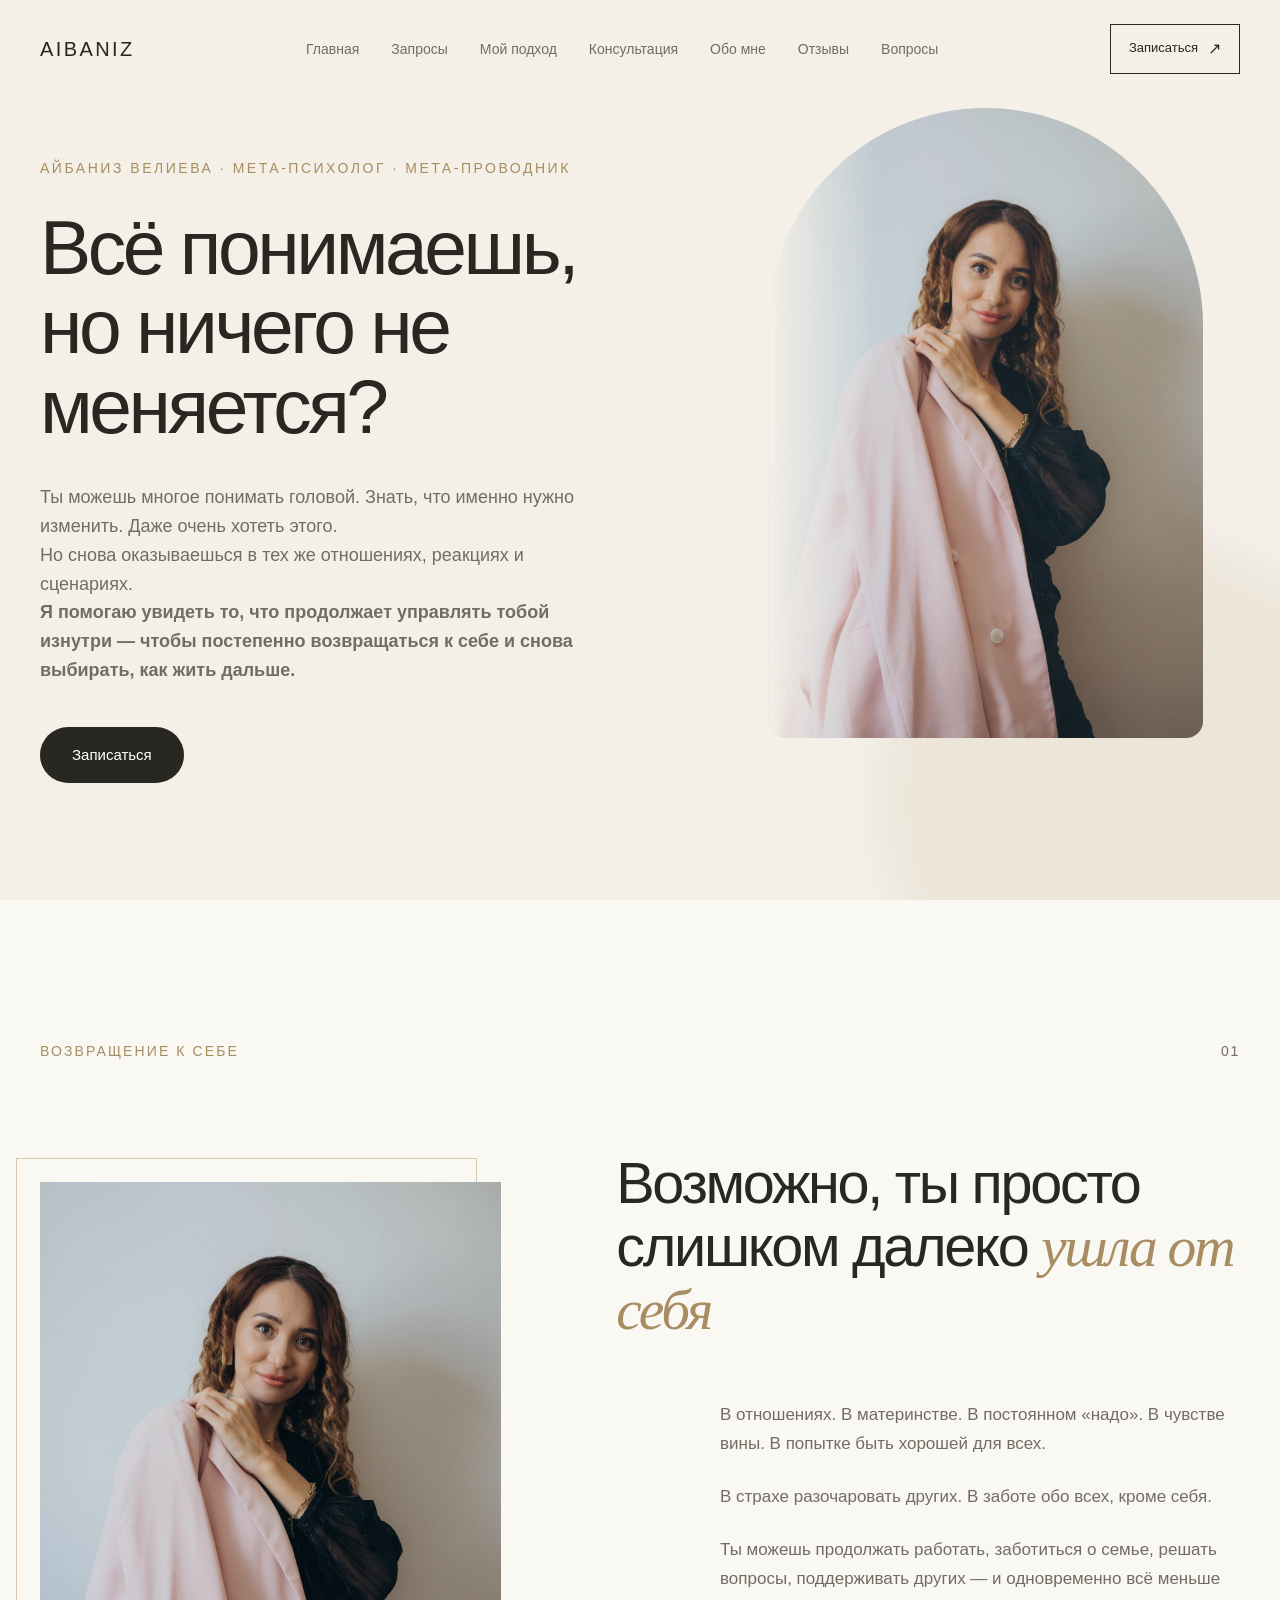
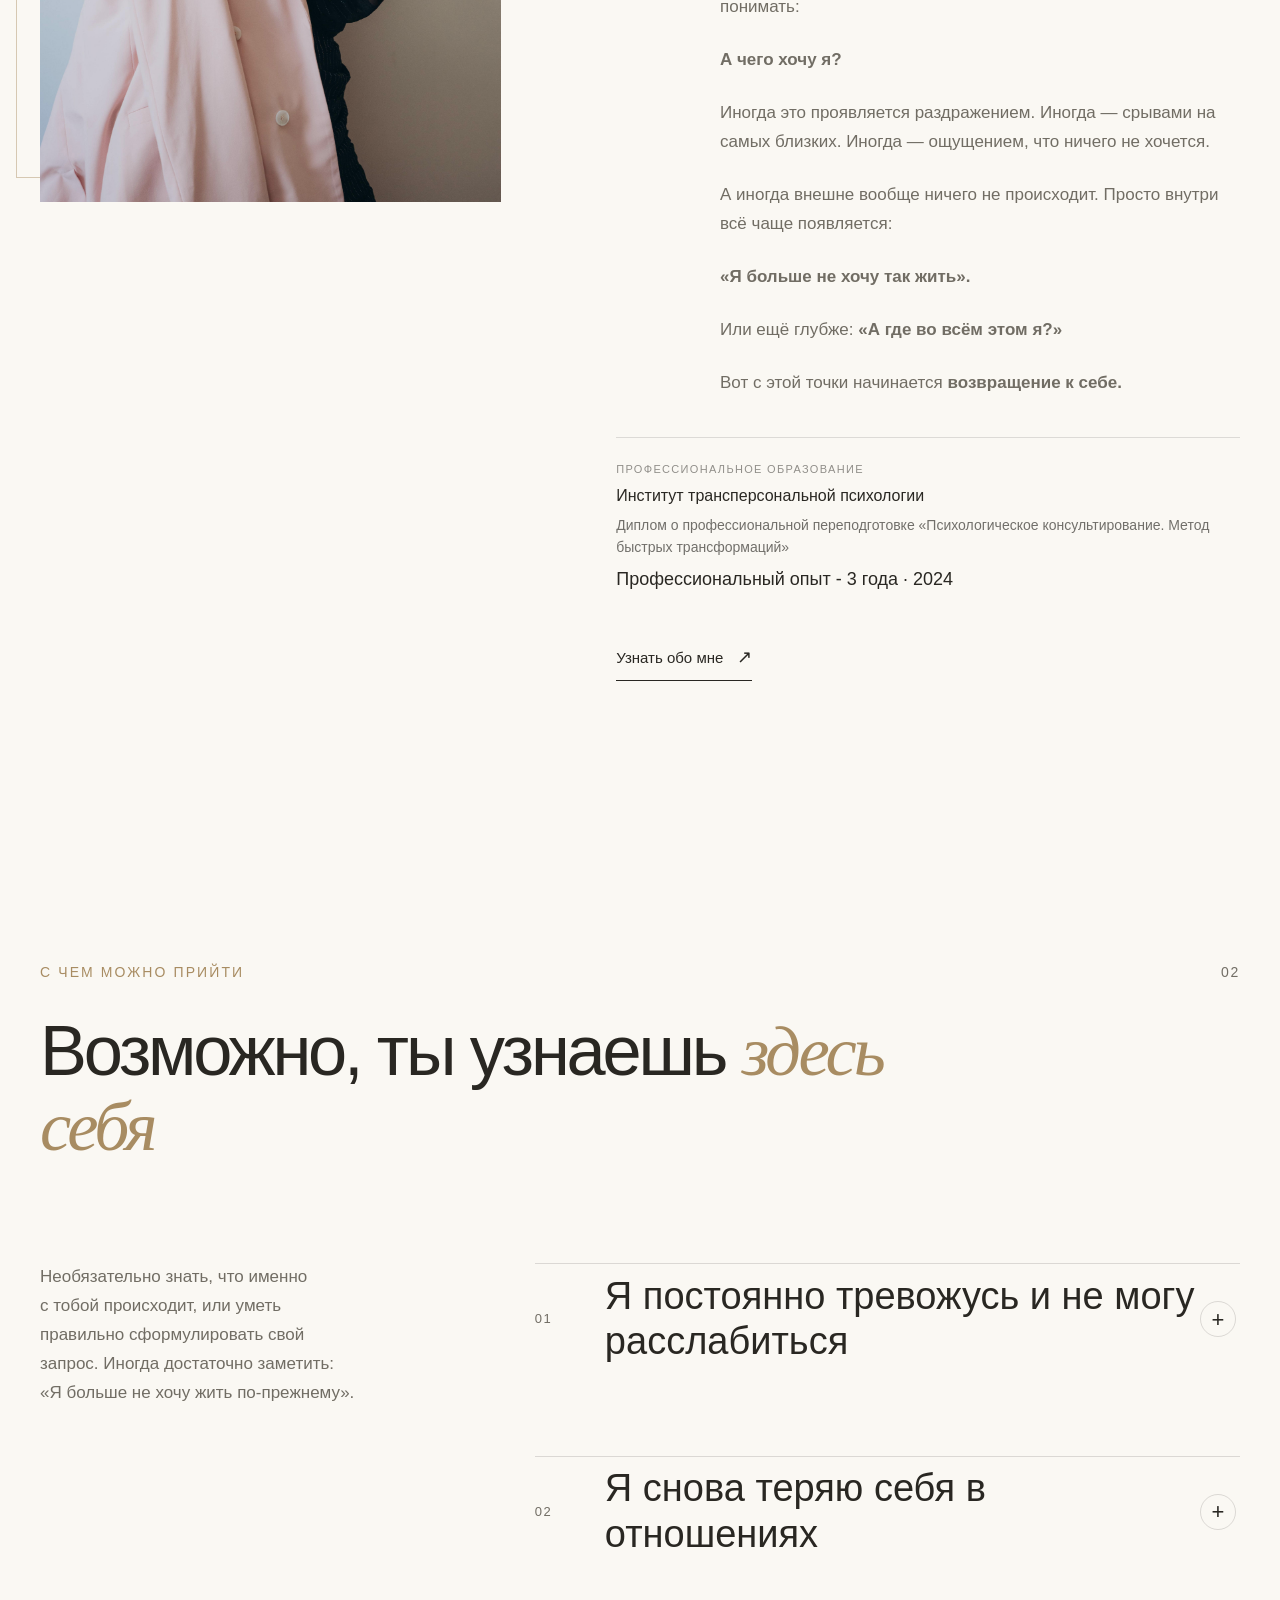
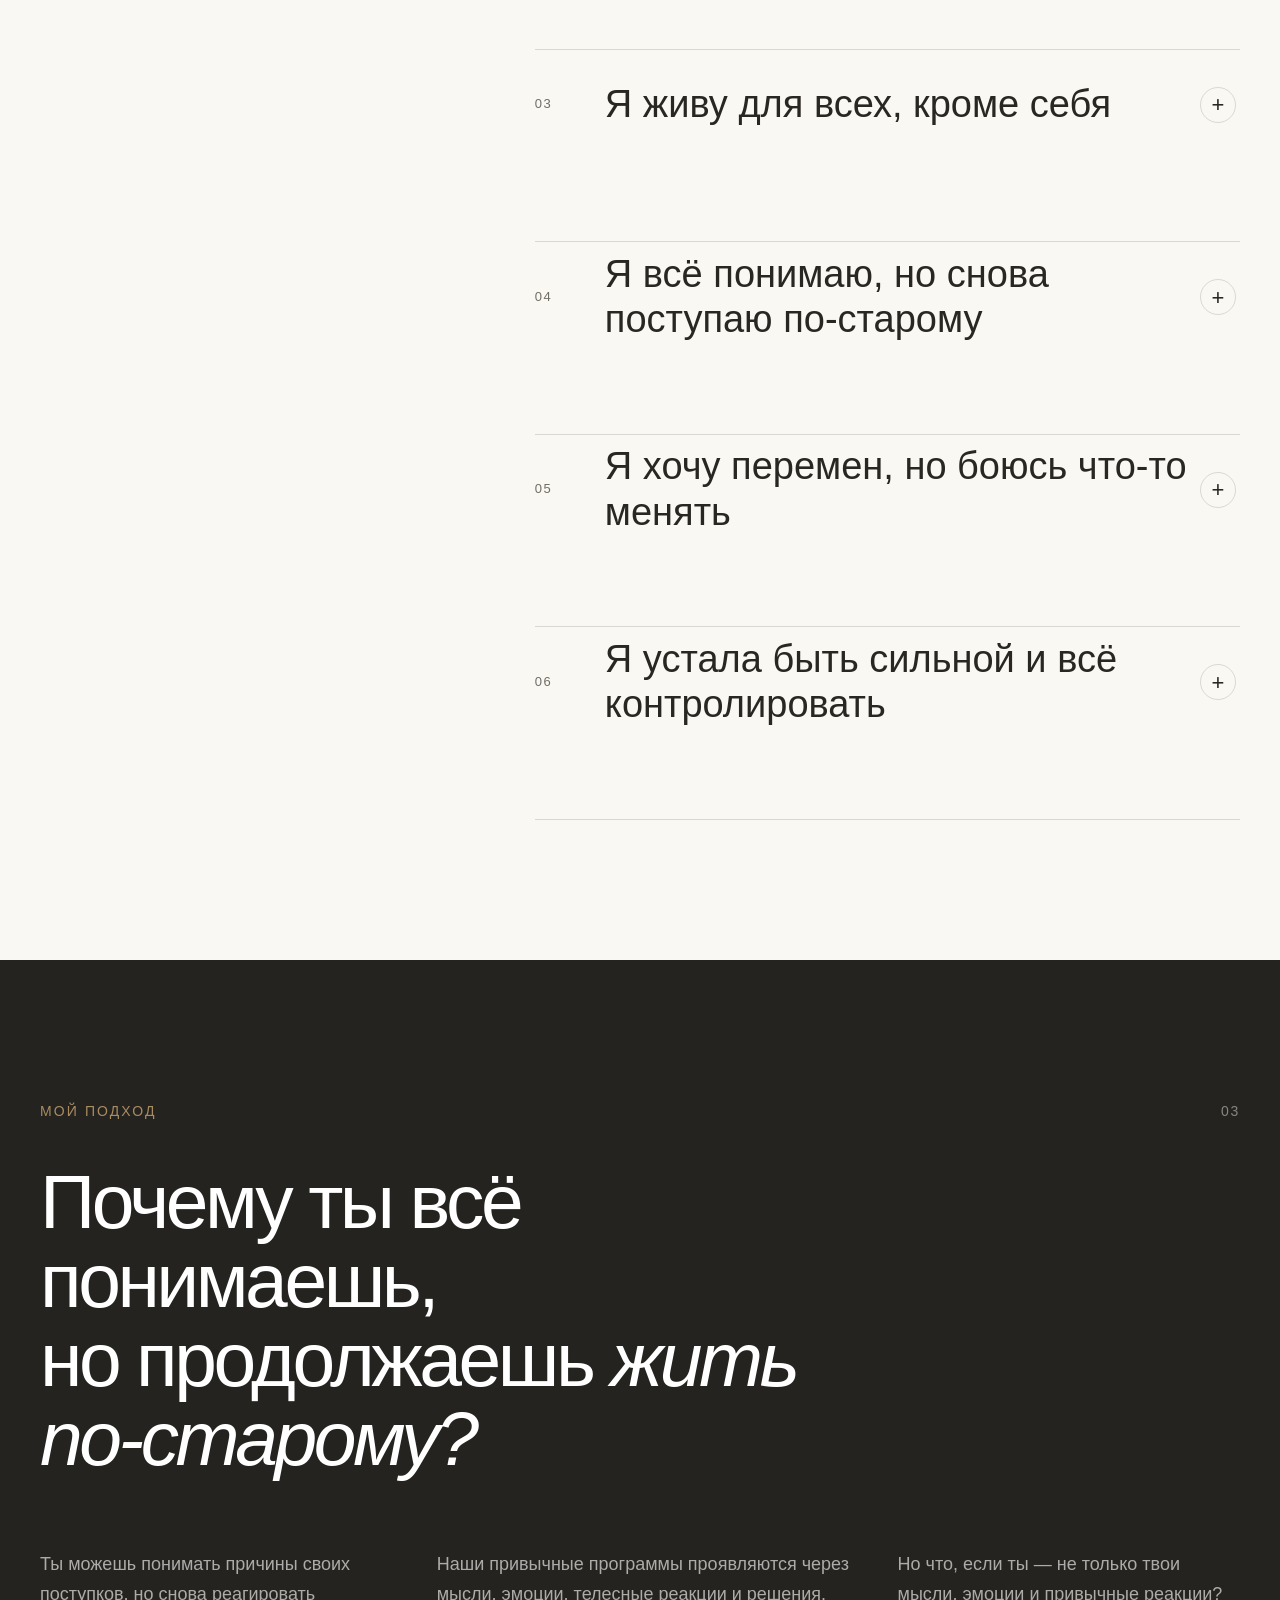
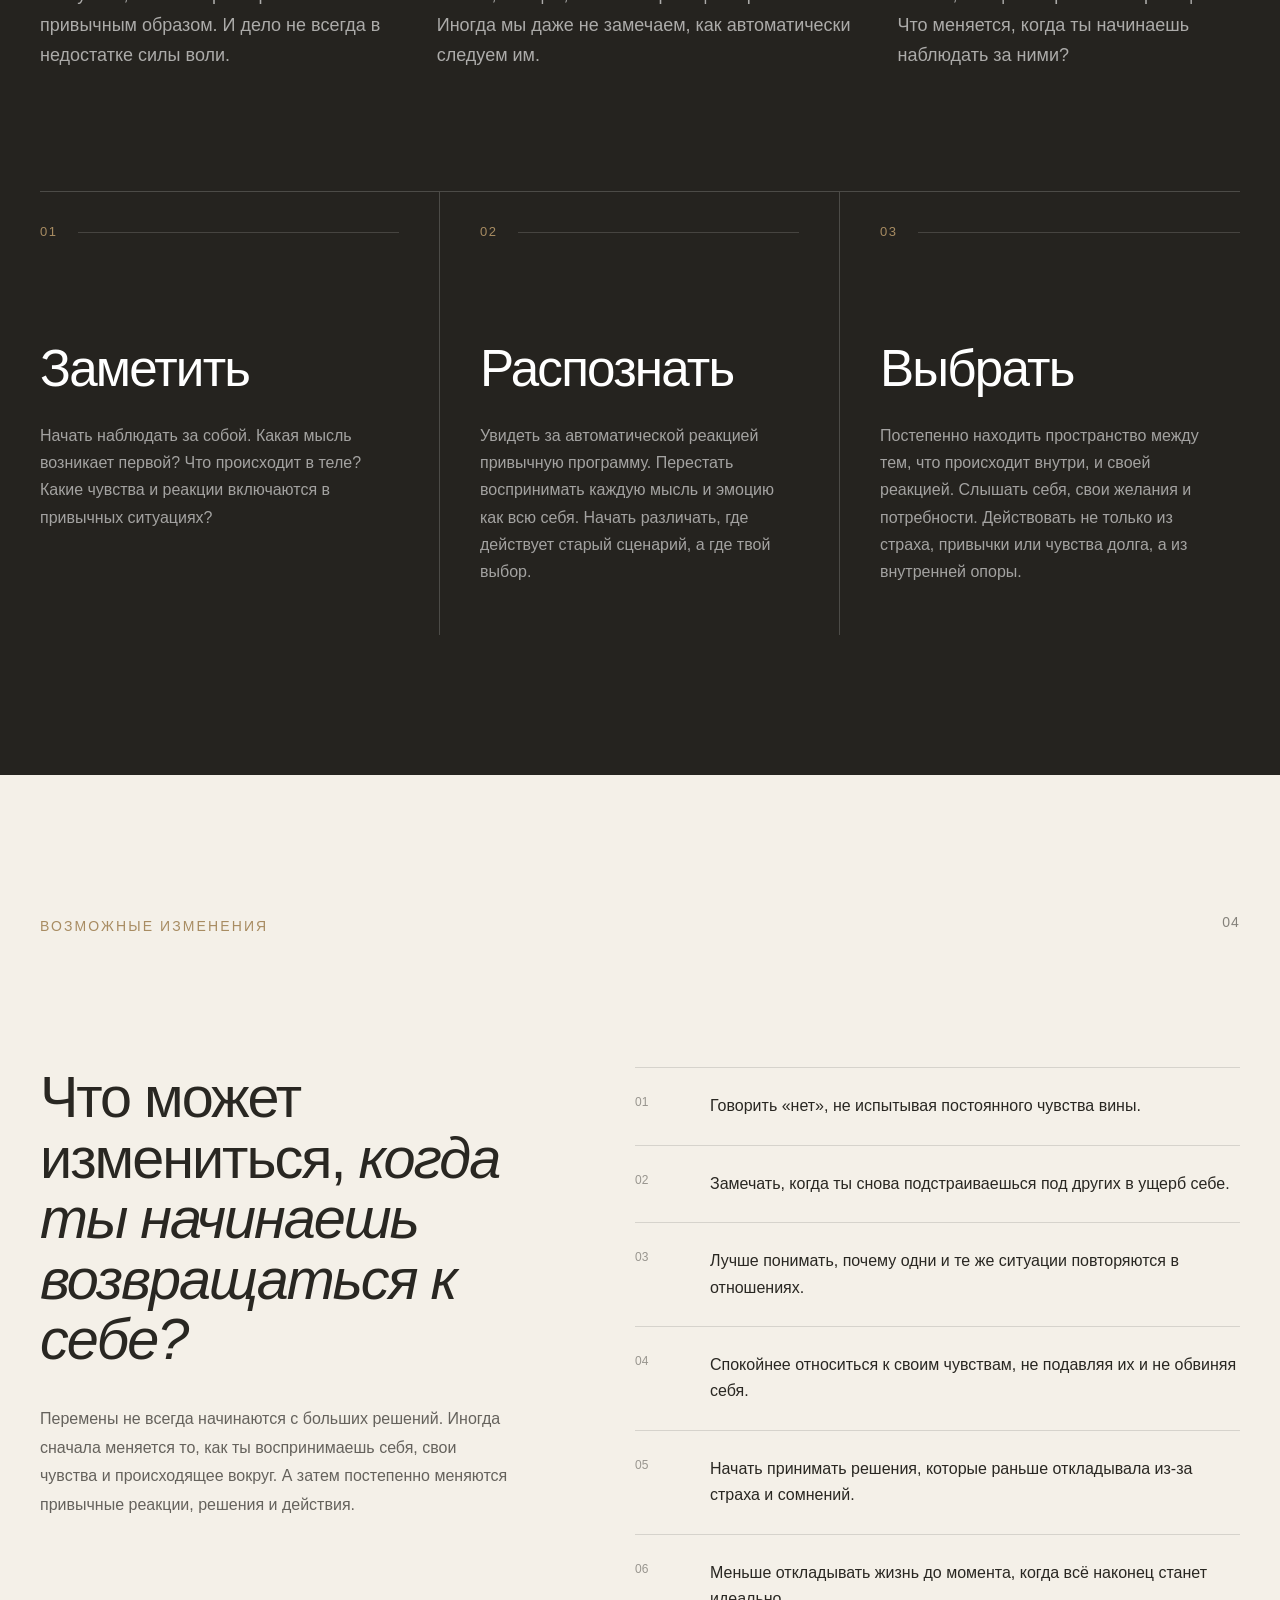
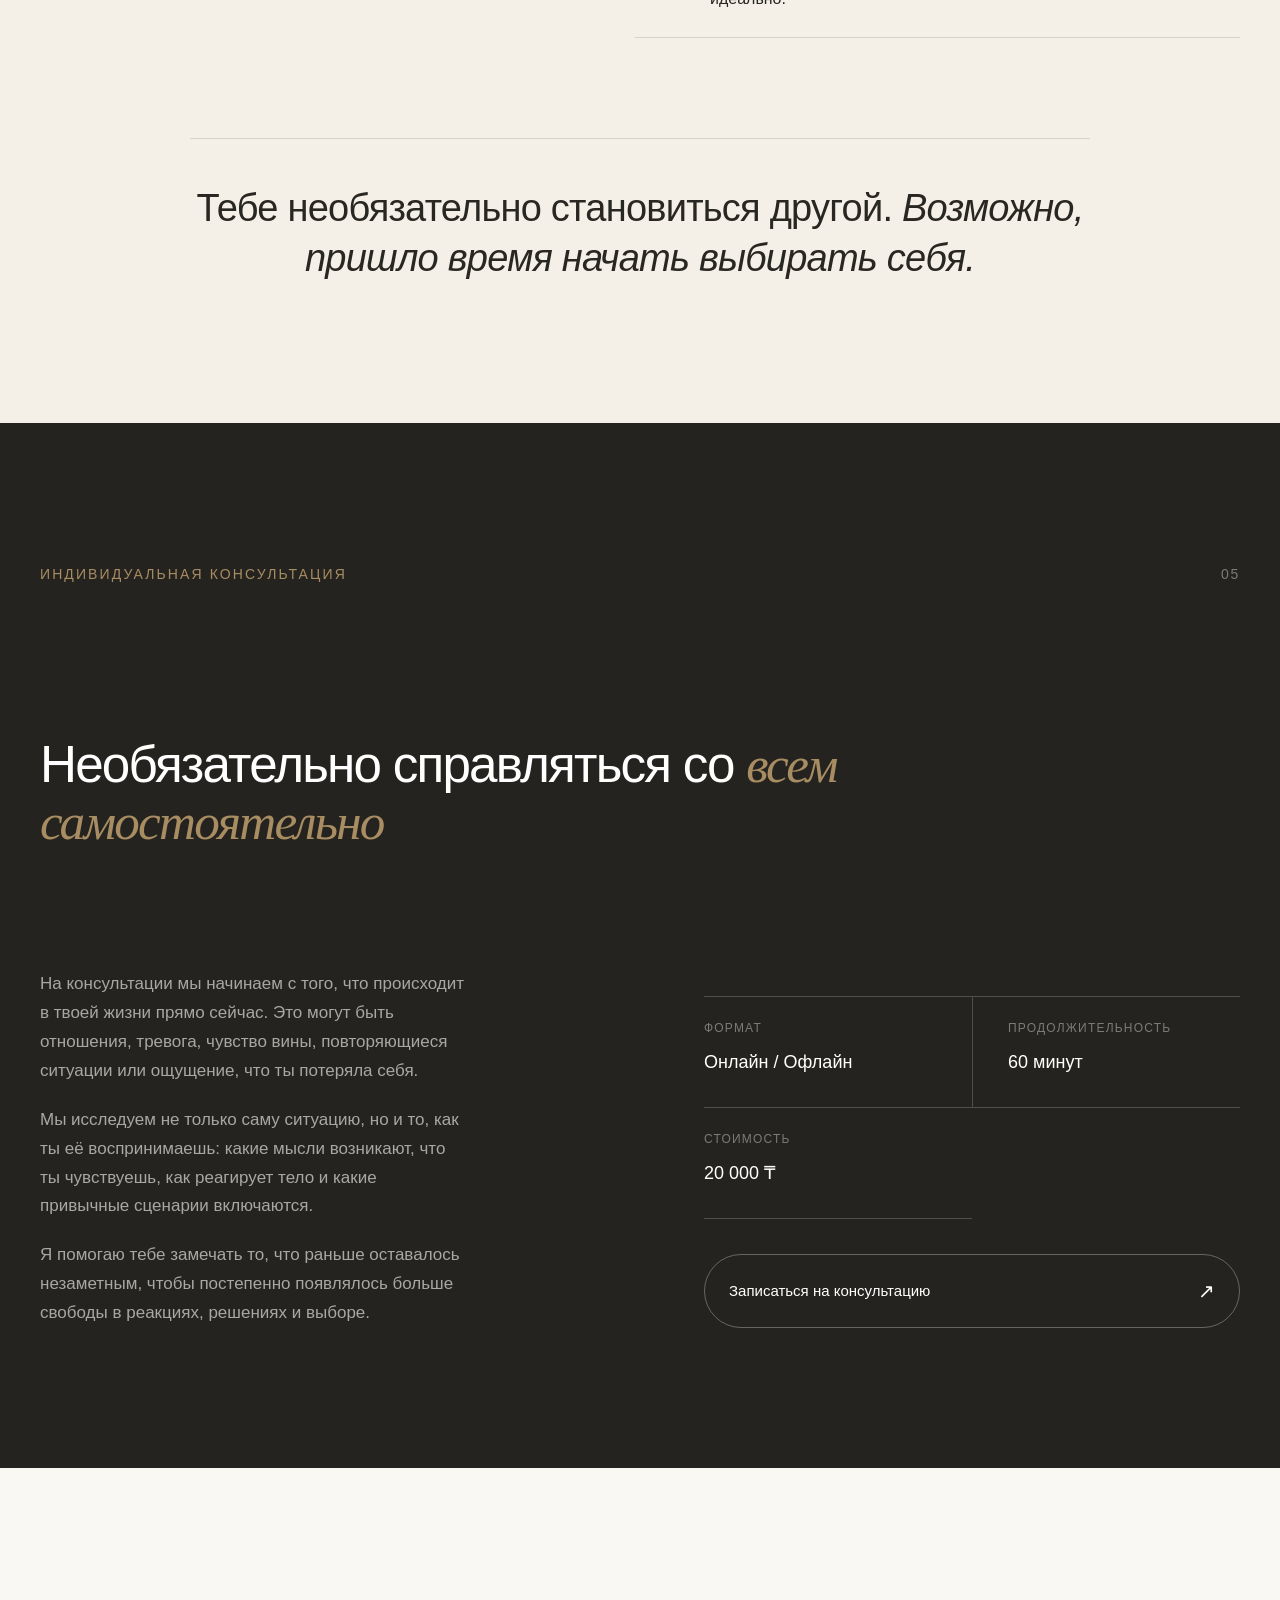
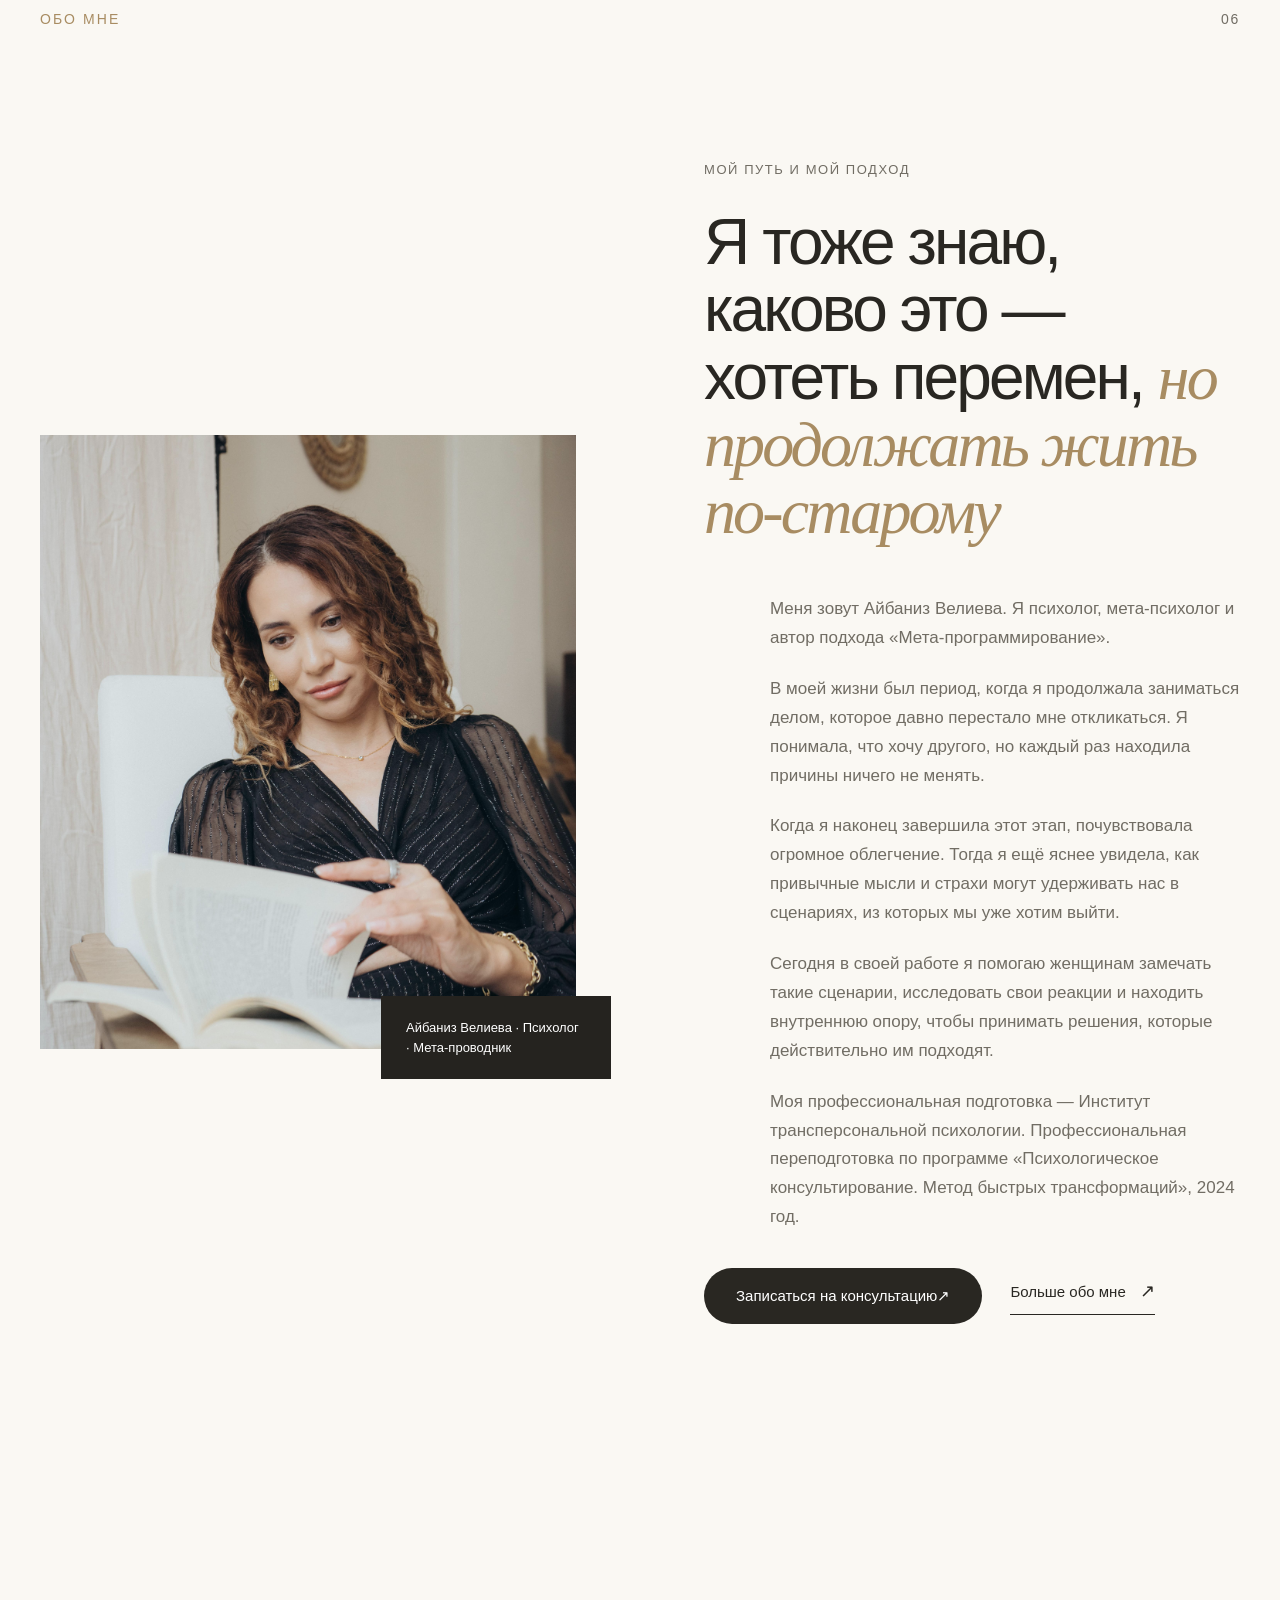
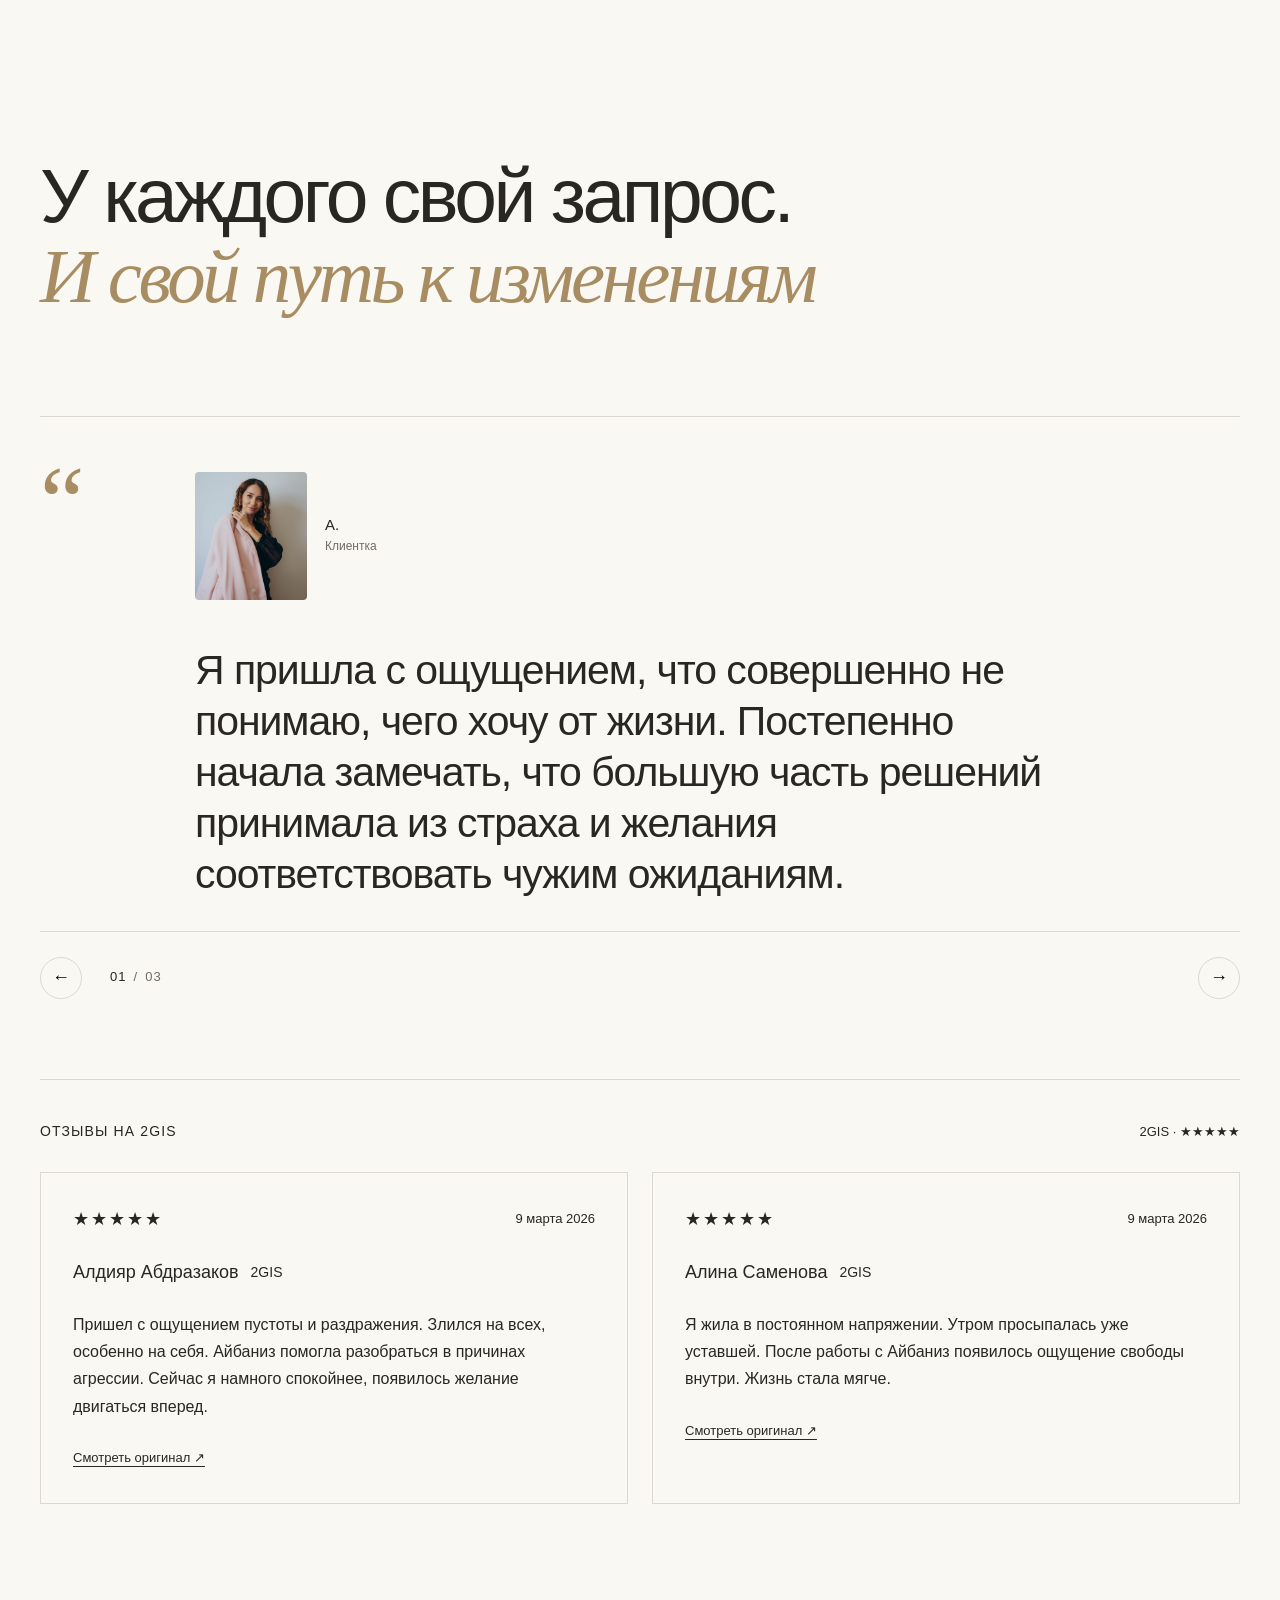
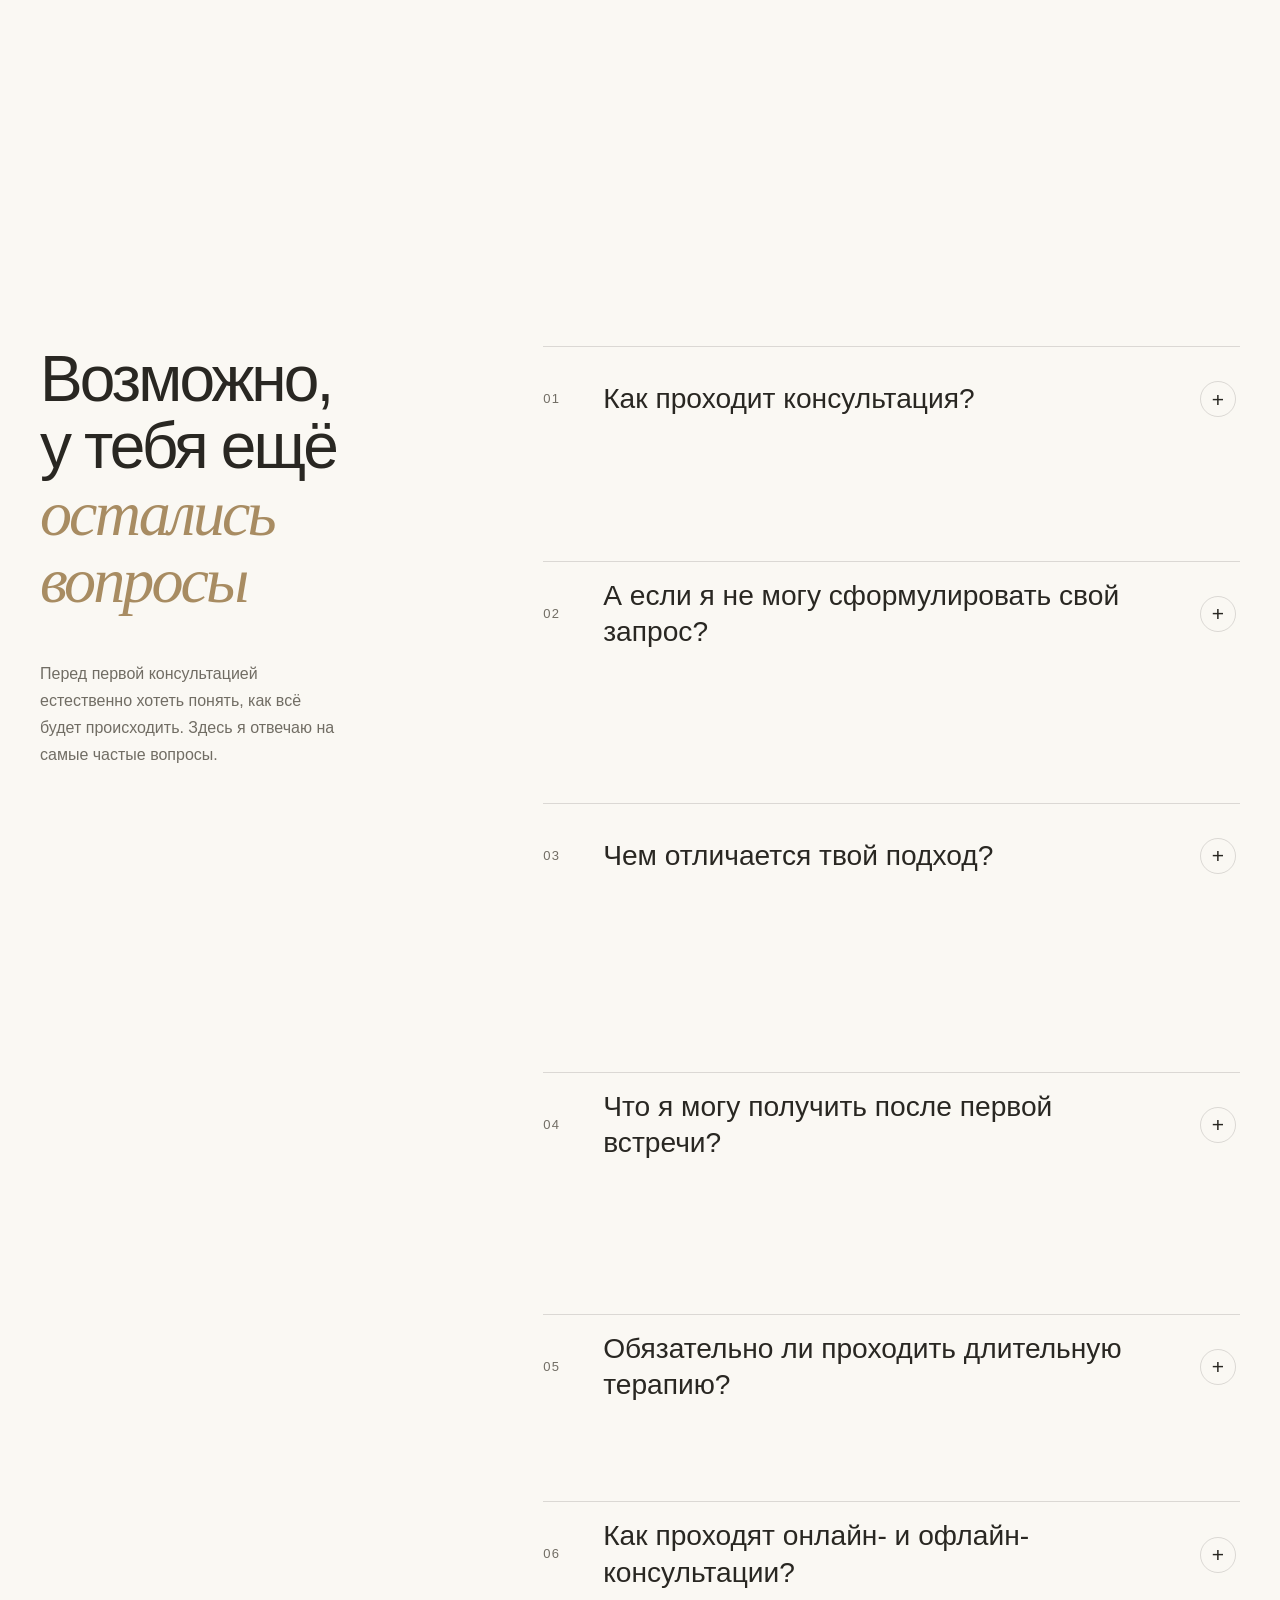
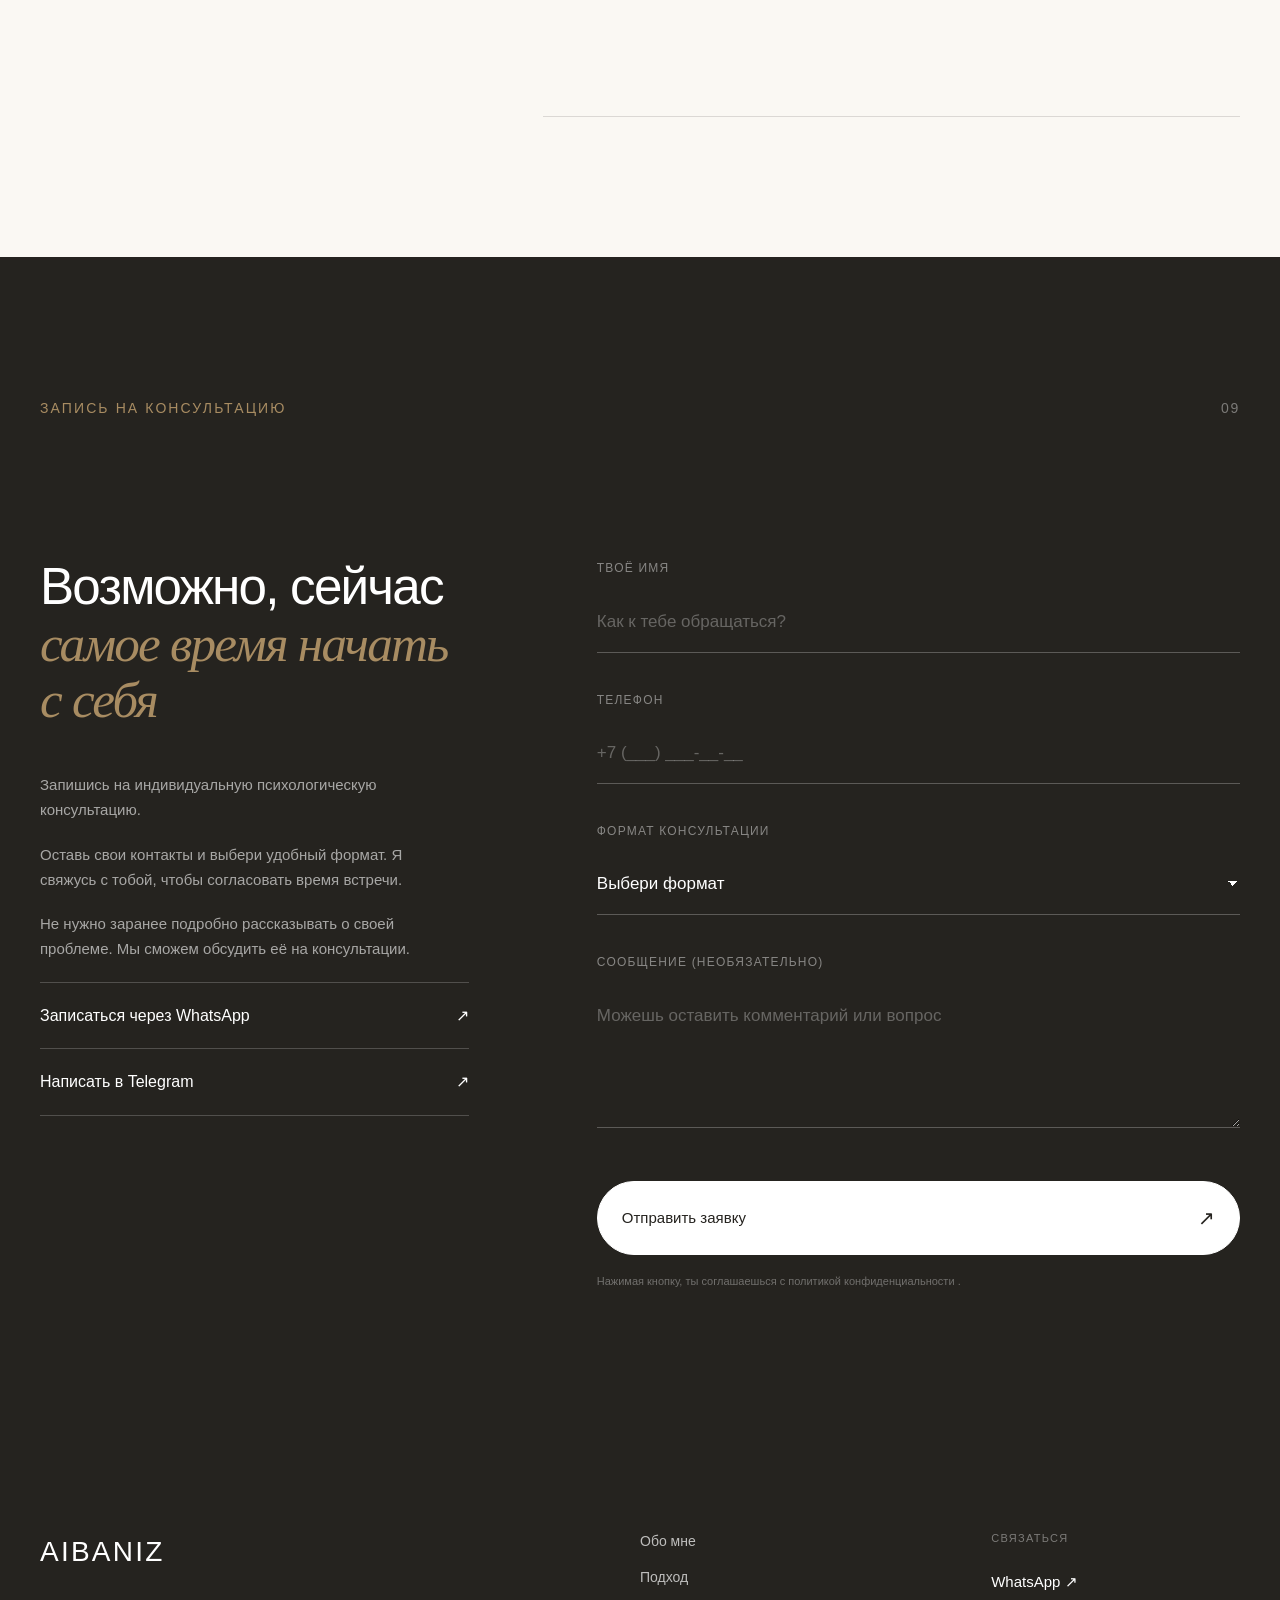
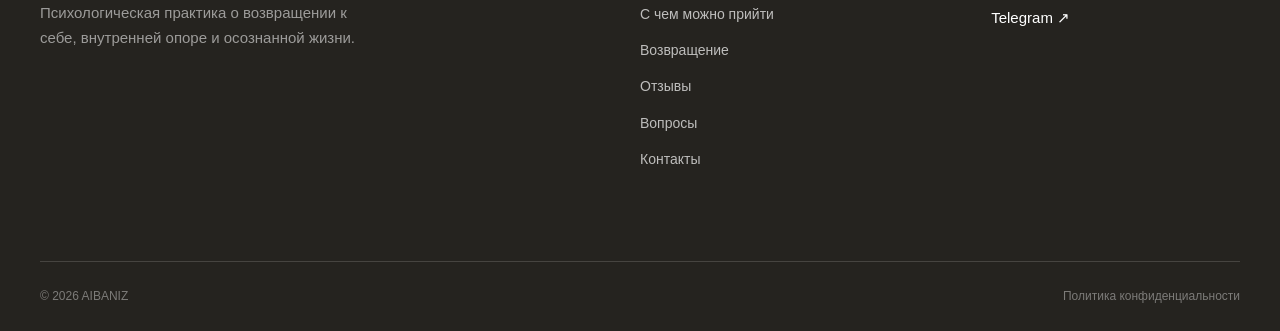
==== commit c00762ff: "Исправления по замечаниям от Айбаниз" ====
--- a/index.html
+++ b/index.html
@@ -113,7 +113,7 @@
             </div>
             <div class="about__content">
               <h2 class="about__title">
-                Возможно, ты просто слишком далеко <em>ушла от себя.</em>
+                Возможно, ты просто слишком далеко <em>ушла от себя</em>
               </h2>
               <div class="about__text">
                 <p>
@@ -140,7 +140,7 @@
                 <p><strong>«Я больше не хочу так жить».</strong></p>
                 <p>Или ещё глубже: <strong>«А где во всём этом я?»</strong></p>
                 <p>
-                  Вот с этой точки для меня начинается
+                  Вот с этой точки начинается
                   <strong>возвращение к себе.</strong>
                 </p>
               </div>
@@ -159,7 +159,7 @@
                   консультирование. Метод быстрых трансформаций»
                 </span>
 
-                <span class="about__education-hours"> 260 часов · 2024 </span>
+                <span class="about__education-hours"> Профессиональный опыт - 3 года · 2024 </span>
               </div>
 
               <a href="about.html" class="about__link">
@@ -181,7 +181,7 @@
 
               <h2 class="work__title">
                 Возможно, ты узнаешь
-                <em>здесь себя.</em>
+                <em>здесь себя</em>
               </h2>
             </div>
 
@@ -190,7 +190,7 @@
 
           <div class="work__content">
             <p class="work__intro">
-              Не обязательно знать, что именно с тобой происходит, или уметь
+              Необязательно знать, что именно <br />с тобой происходит, или уметь
               правильно сформулировать свой запрос. Иногда достаточно заметить:
               «Я больше не хочу жить по-прежнему».
             </p>
@@ -541,7 +541,7 @@
 
           <div class="changes__final">
             <p>
-              Тебе не обязательно становиться другой.
+              Тебе необязательно становиться другой.
               <em>Возможно, пришло время начать выбирать себя.</em>
             </p>
           </div>
@@ -559,8 +559,8 @@
 
           <div class="consultation__content">
             <h2 class="consultation__title">
-              Не обязательно справляться со
-              <em>всем самостоятельно.</em>
+              Необязательно справляться со
+              <em>всем самостоятельно</em>
             </h2>
 
             <div class="consultation__bottom">
@@ -606,7 +606,7 @@
                   <span class="consultation__detail-label"> Стоимость </span>
 
                   <span class="consultation__detail-value">
-                    20 000 ₸ / 25 000 ₸
+                    20 000 ₸
                   </span>
                 </div>
 
@@ -647,7 +647,7 @@
 
               <h2 class="return__title">
                 Я тоже знаю, каково это — хотеть перемен,
-                <em>но продолжать жить по-старому.</em>
+                <em>но продолжать жить по-старому</em>
               </h2>
 
               <div class="return__text">
@@ -713,7 +713,8 @@
           <div class="testimonials__header">
             <h2 class="testimonials__title">
               У каждого свой запрос.
-              <em>И свой путь к изменениям.</em>
+              <br />
+              <em>И свой путь к изменениям</em>
             </h2>
           </div>
 
@@ -920,8 +921,8 @@
           <div class="faq__layout">
             <div class="faq__intro">
               <h2 class="faq__title">
-                Возможно, у тебя ещё
-                <em>остались вопросы.</em>
+                Возможно, <br />у тебя ещё
+                <em>остались вопросы</em>
               </h2>
 
               <p class="faq__text">
@@ -951,7 +952,7 @@
                 <div class="faq-item__answer">
                   <p>
                     Мы начинаем с того, что происходит в твоей жизни сейчас. Ты
-                    рассказываешь о ситуации, чувствах или вопросе, с которым
+                    рассказываешь <br />о ситуации, чувствах или вопросе, с которым
                     хочешь разобраться.
                   </p>
 
@@ -1030,12 +1031,12 @@
                   <p>
                     Мы не ограничиваемся обсуждением того, почему возникла
                     проблема. Мы обращаем внимание на то, как привычные сценарии
-                    проявляются прямо сейчас — через мысли, эмоции, телесные
+                    проявляются прямо сейчас - через мысли, эмоции, телесные
                     ощущения и автоматические реакции.
                   </p>
 
                   <p>
-                    Важная часть моей работы — помочь тебе научиться замечать
+                    Важная часть моей работы - помочь тебе научиться замечать
                     эти реакции, не отождествляя себя полностью с ними, и
                     постепенно находить больше свободы в выборе.
                   </p>
@@ -1061,7 +1062,7 @@
 
                 <div class="faq-item__answer">
                   <p>
-                    Первая консультация — это возможность внимательнее
+                    Первая консультация - это возможность внимательнее
                     посмотреть на свою ситуацию и разобраться, что именно тебя
                     беспокоит.
                   </p>
@@ -1136,12 +1137,12 @@
                   </p>
 
                   <p>
-                    Очные консультации проходят по предварительной записи. Место
-                    встречи мы согласуем заранее.
-                  </p>
-
-                  <p>
-                    Продолжительность одной встречи — 60 минут. Стоимость и
+                    Очные консультации проходят по предварительной записи. 
+                    Адрес проведения: г. Астана, пр.Улы дала 33 и пр.Мангилик ел 29/1.
+                  </p>
+
+                  <p>
+                    Продолжительность одной встречи - 60 минут. Стоимость и
                     доступные форматы указаны в разделе «Консультация».
                   </p>
                 </div>
@@ -1166,7 +1167,7 @@
             <div class="contacts__intro">
               <h2 class="contacts__title">
                 Возможно, сейчас
-                <em>самое время начать с себя.</em>
+                <em>самое время начать с себя</em>
               </h2>
 
               <p class="contacts__text">
--- a/css/changes.css
+++ b/css/changes.css
@@ -84,7 +84,7 @@
 }
 
 .changes__final {
-  max-width: 800px;
+  max-width: 900px;
 
   margin: 100px auto 0;
   padding-top: 45px;
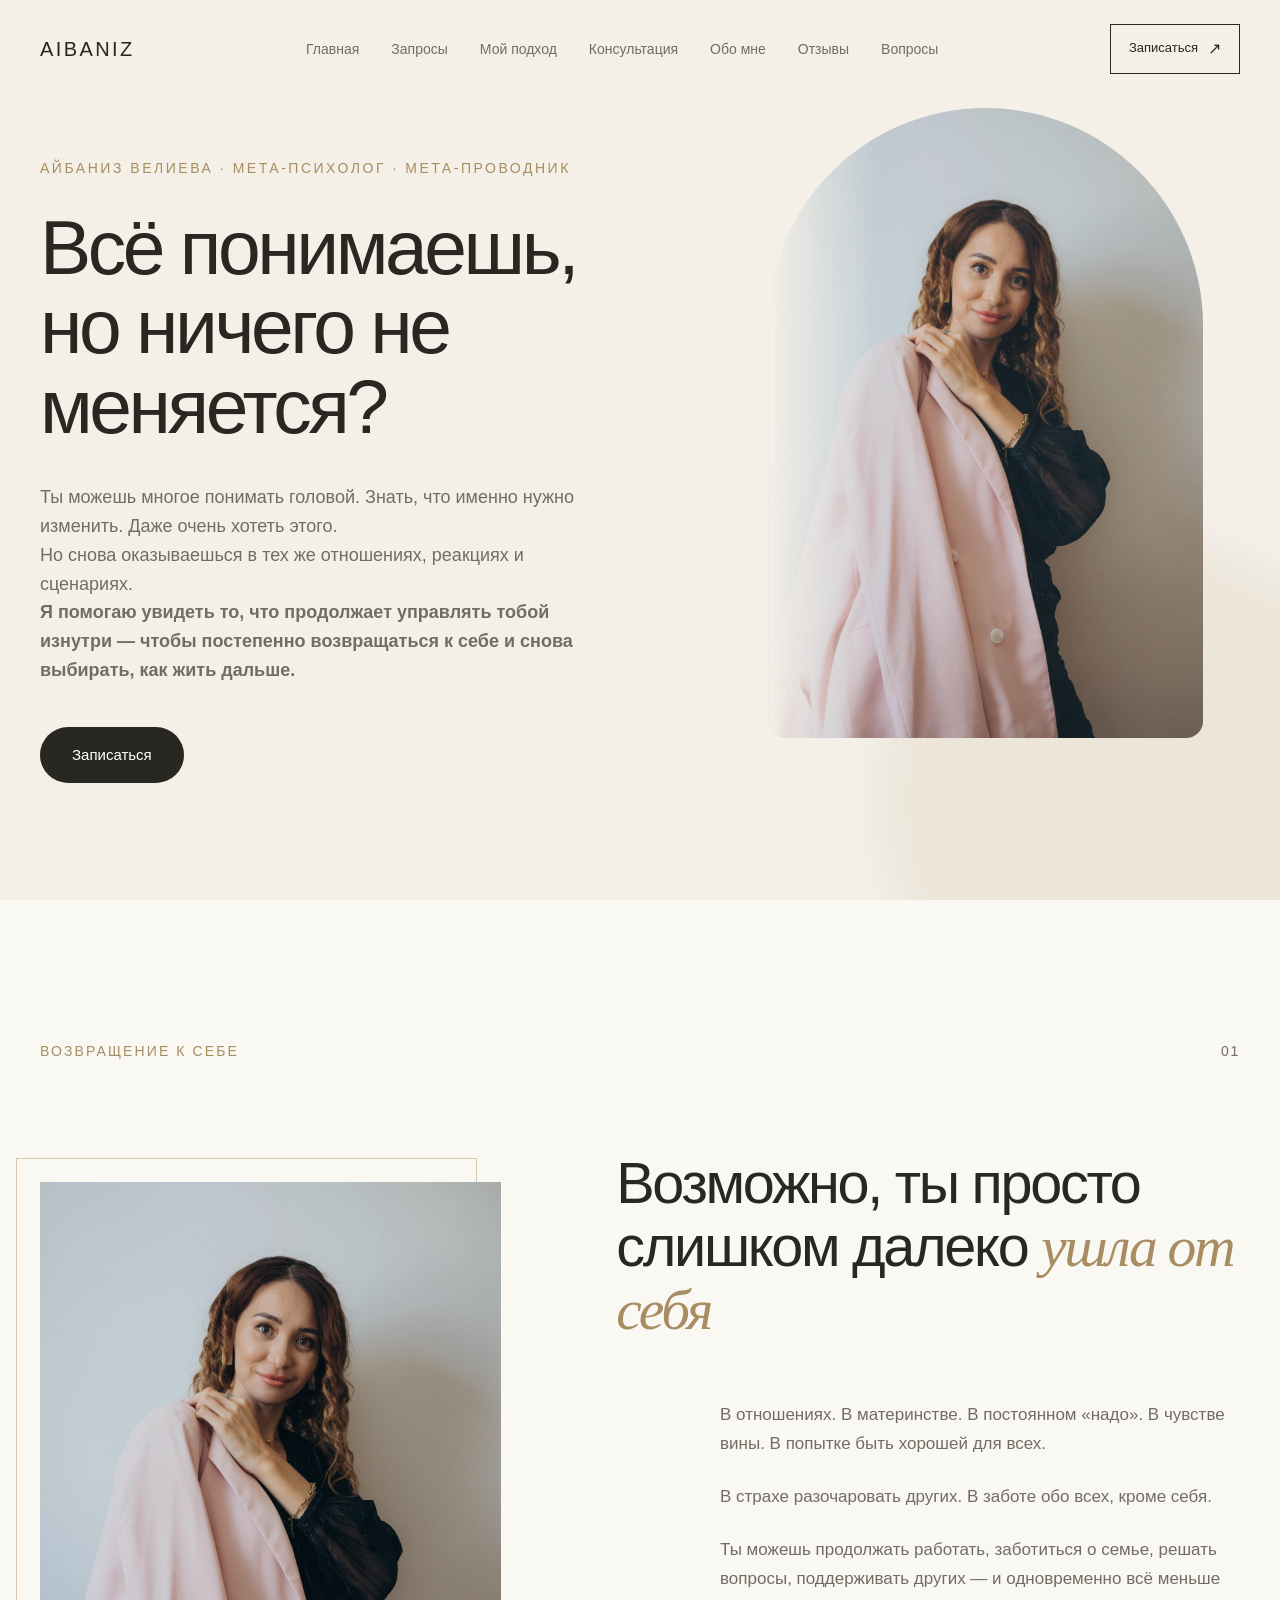
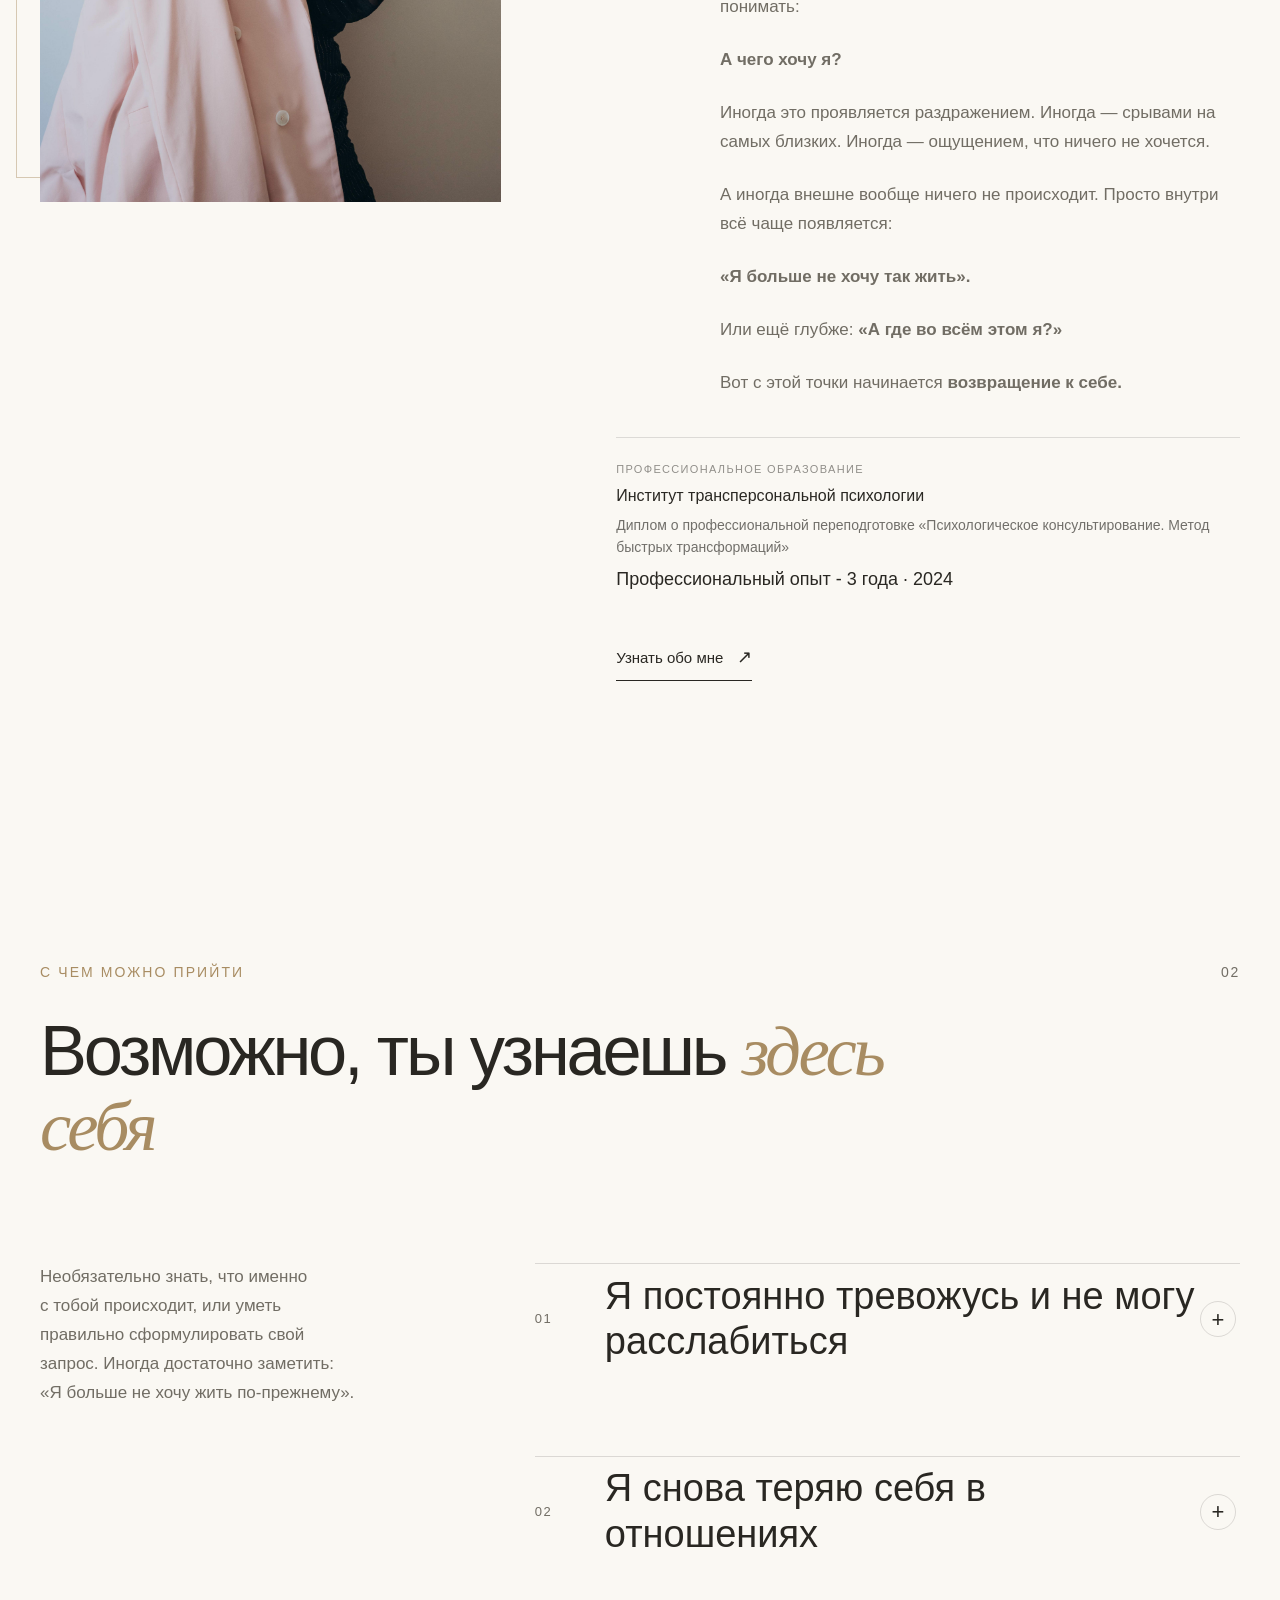
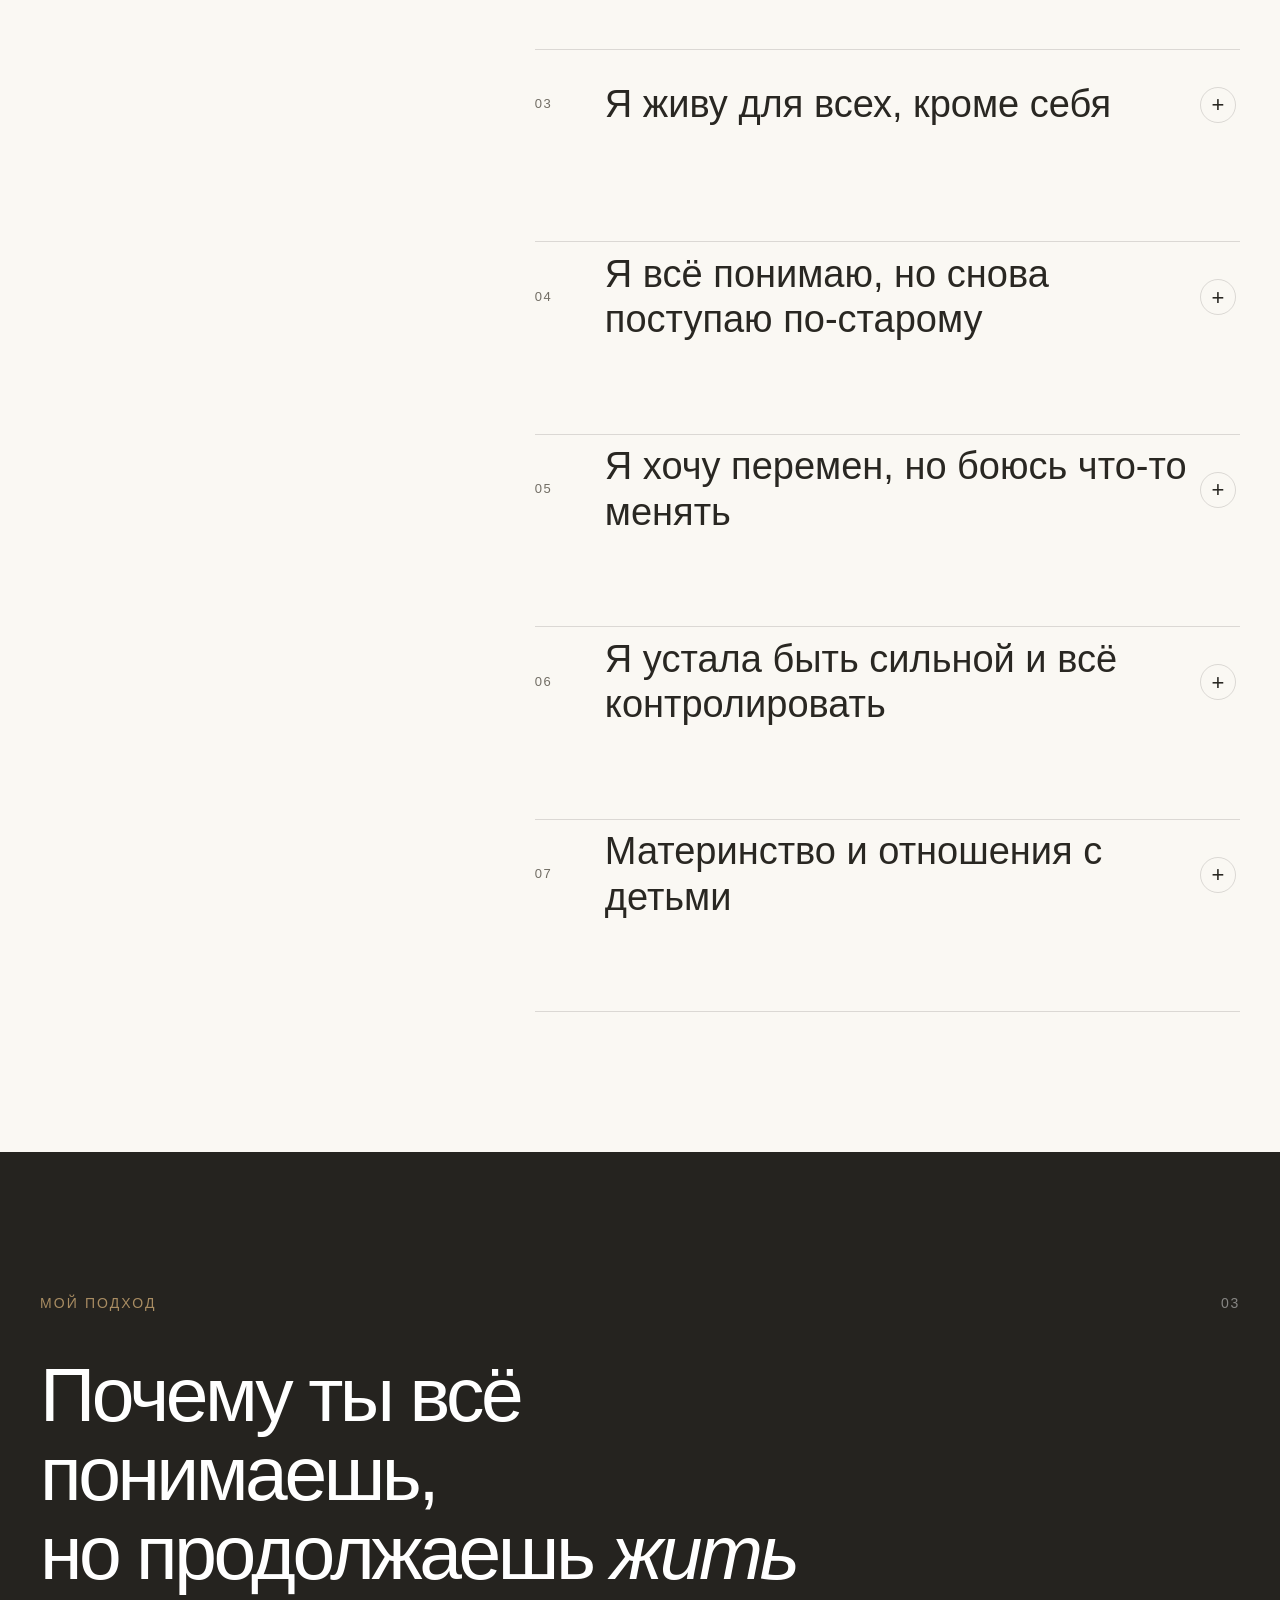
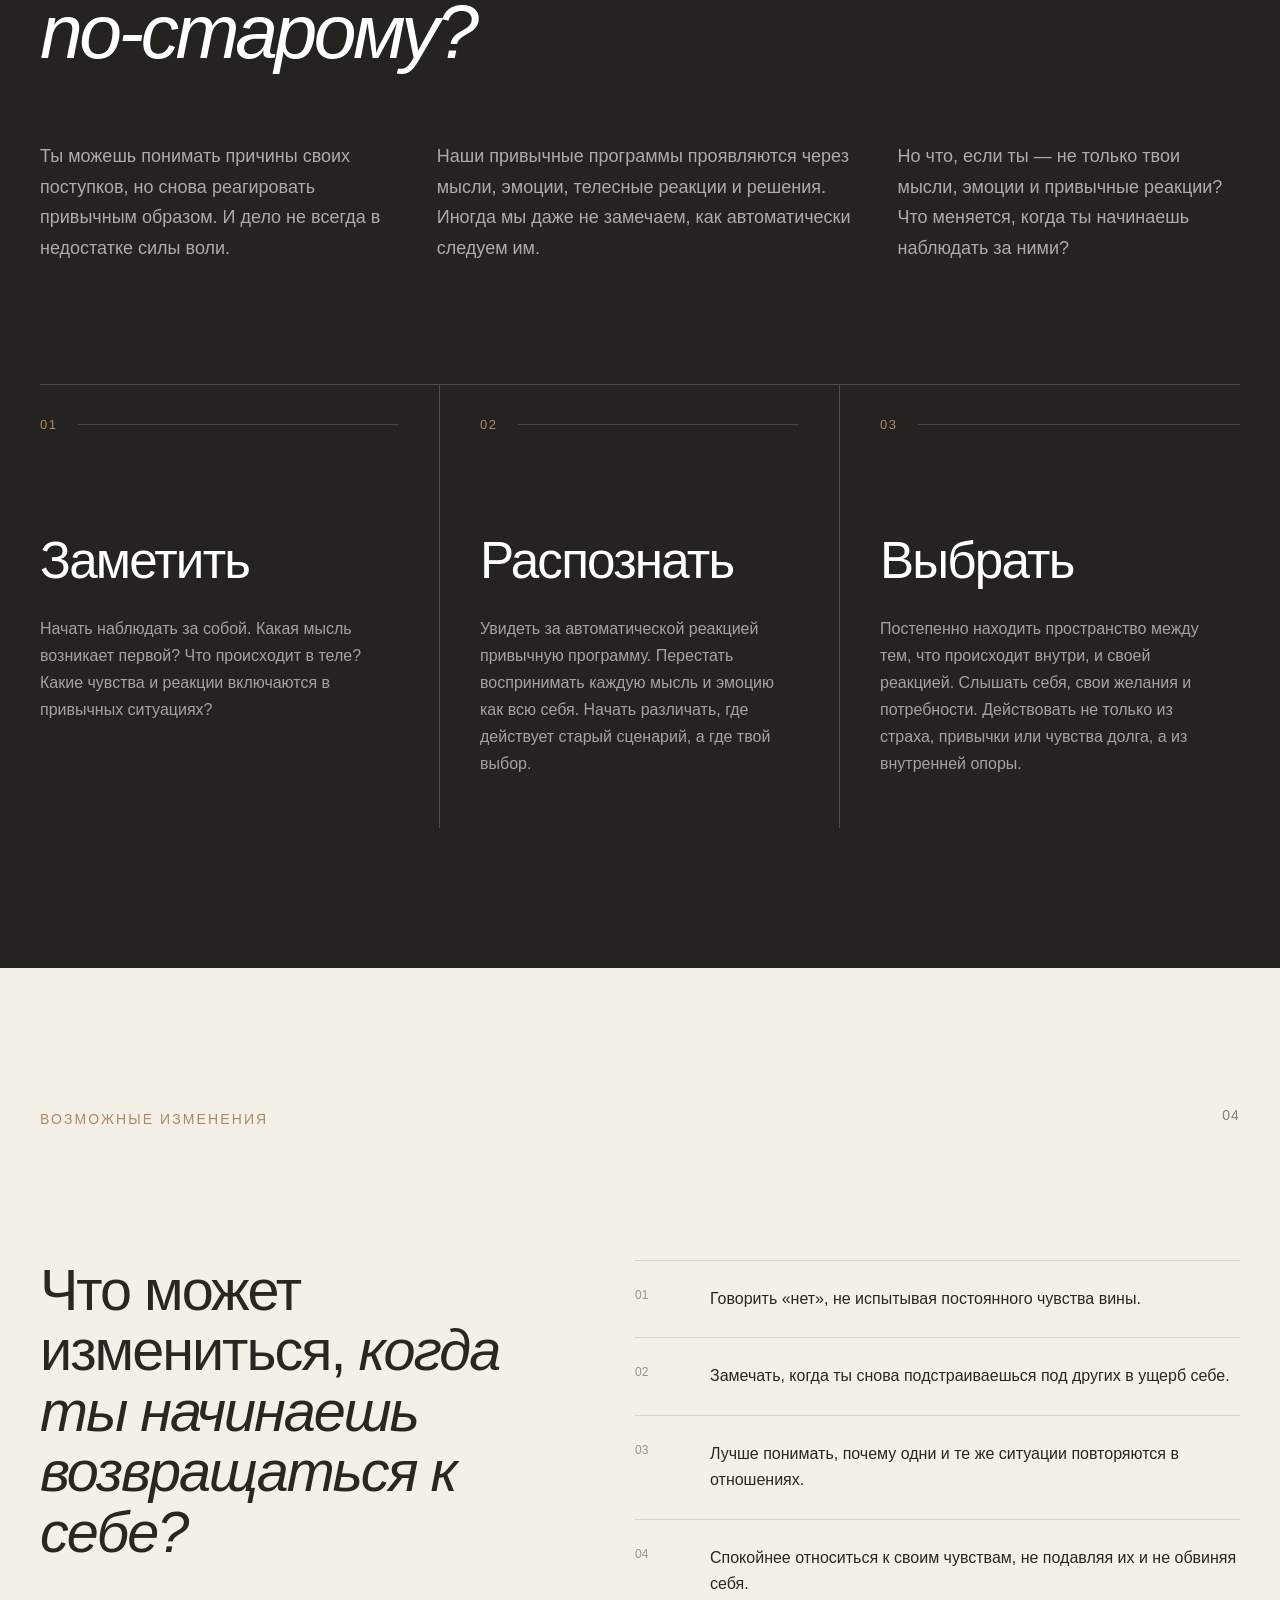
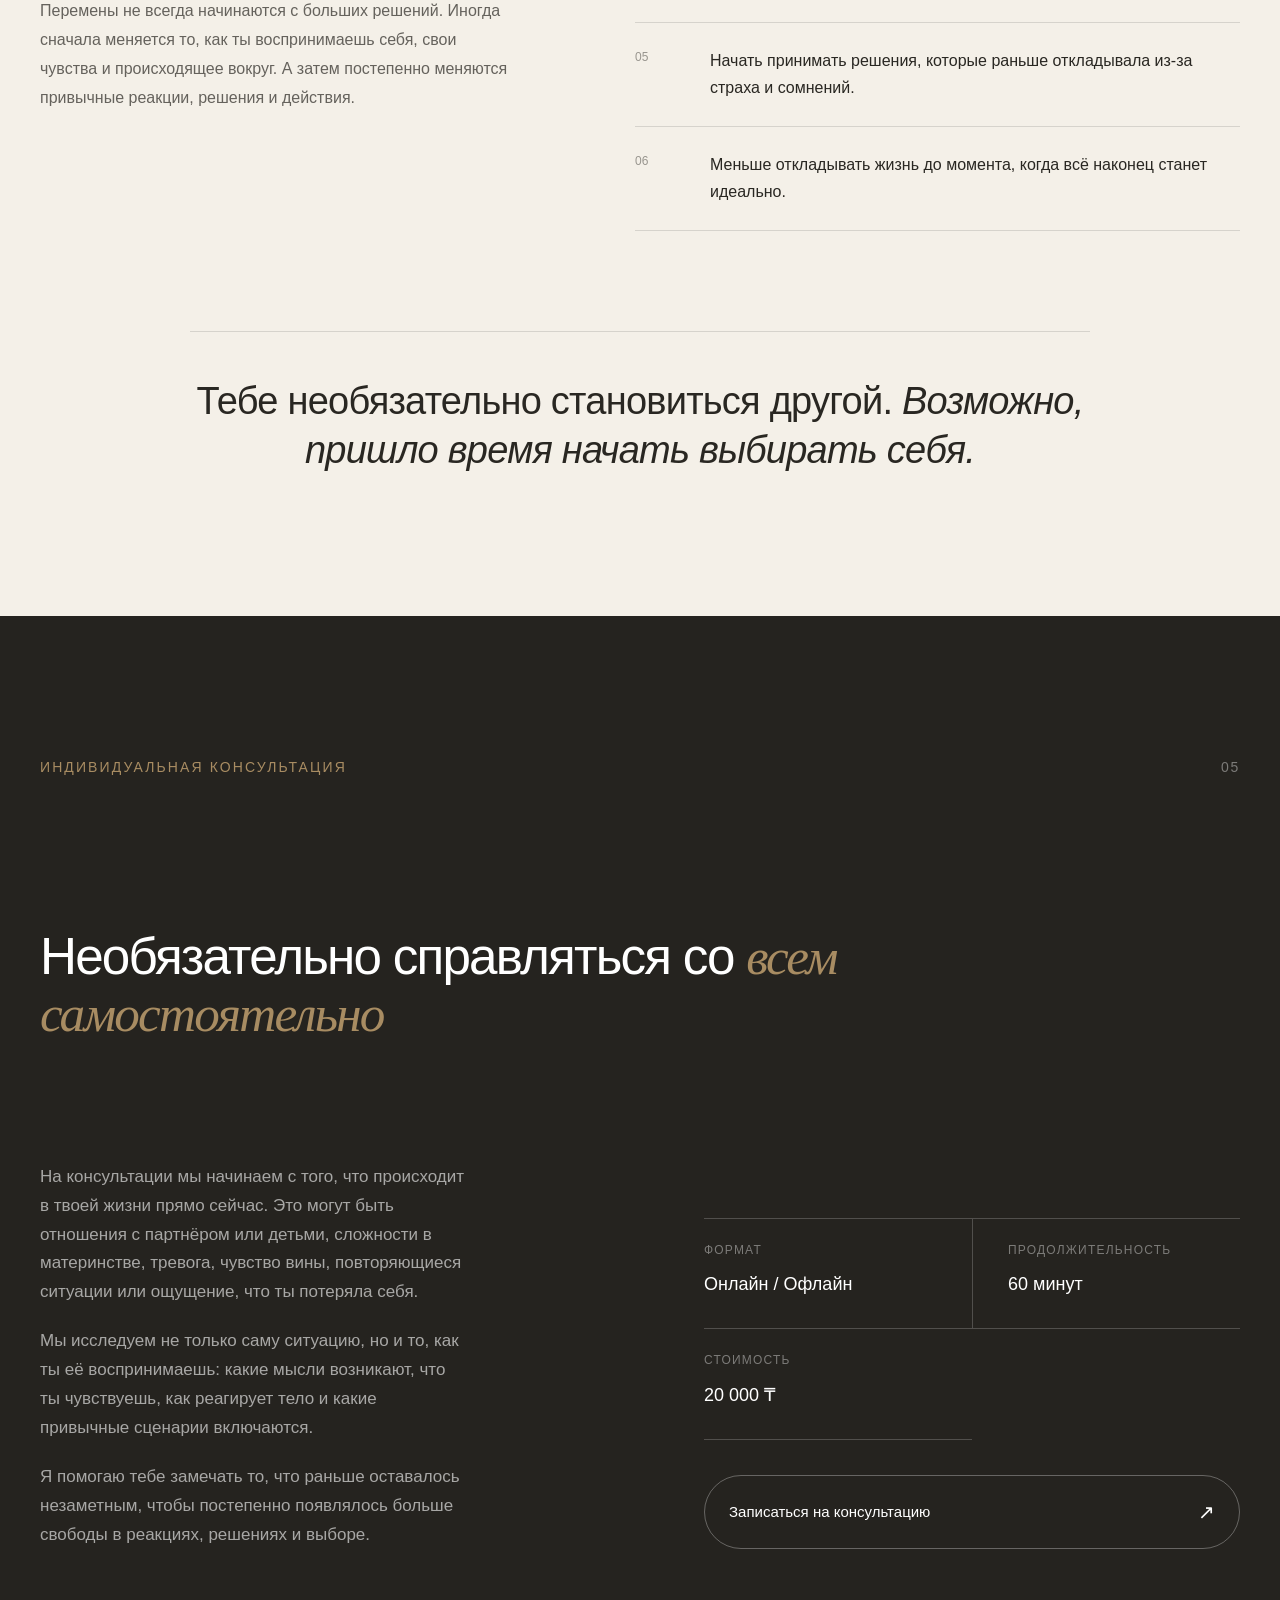
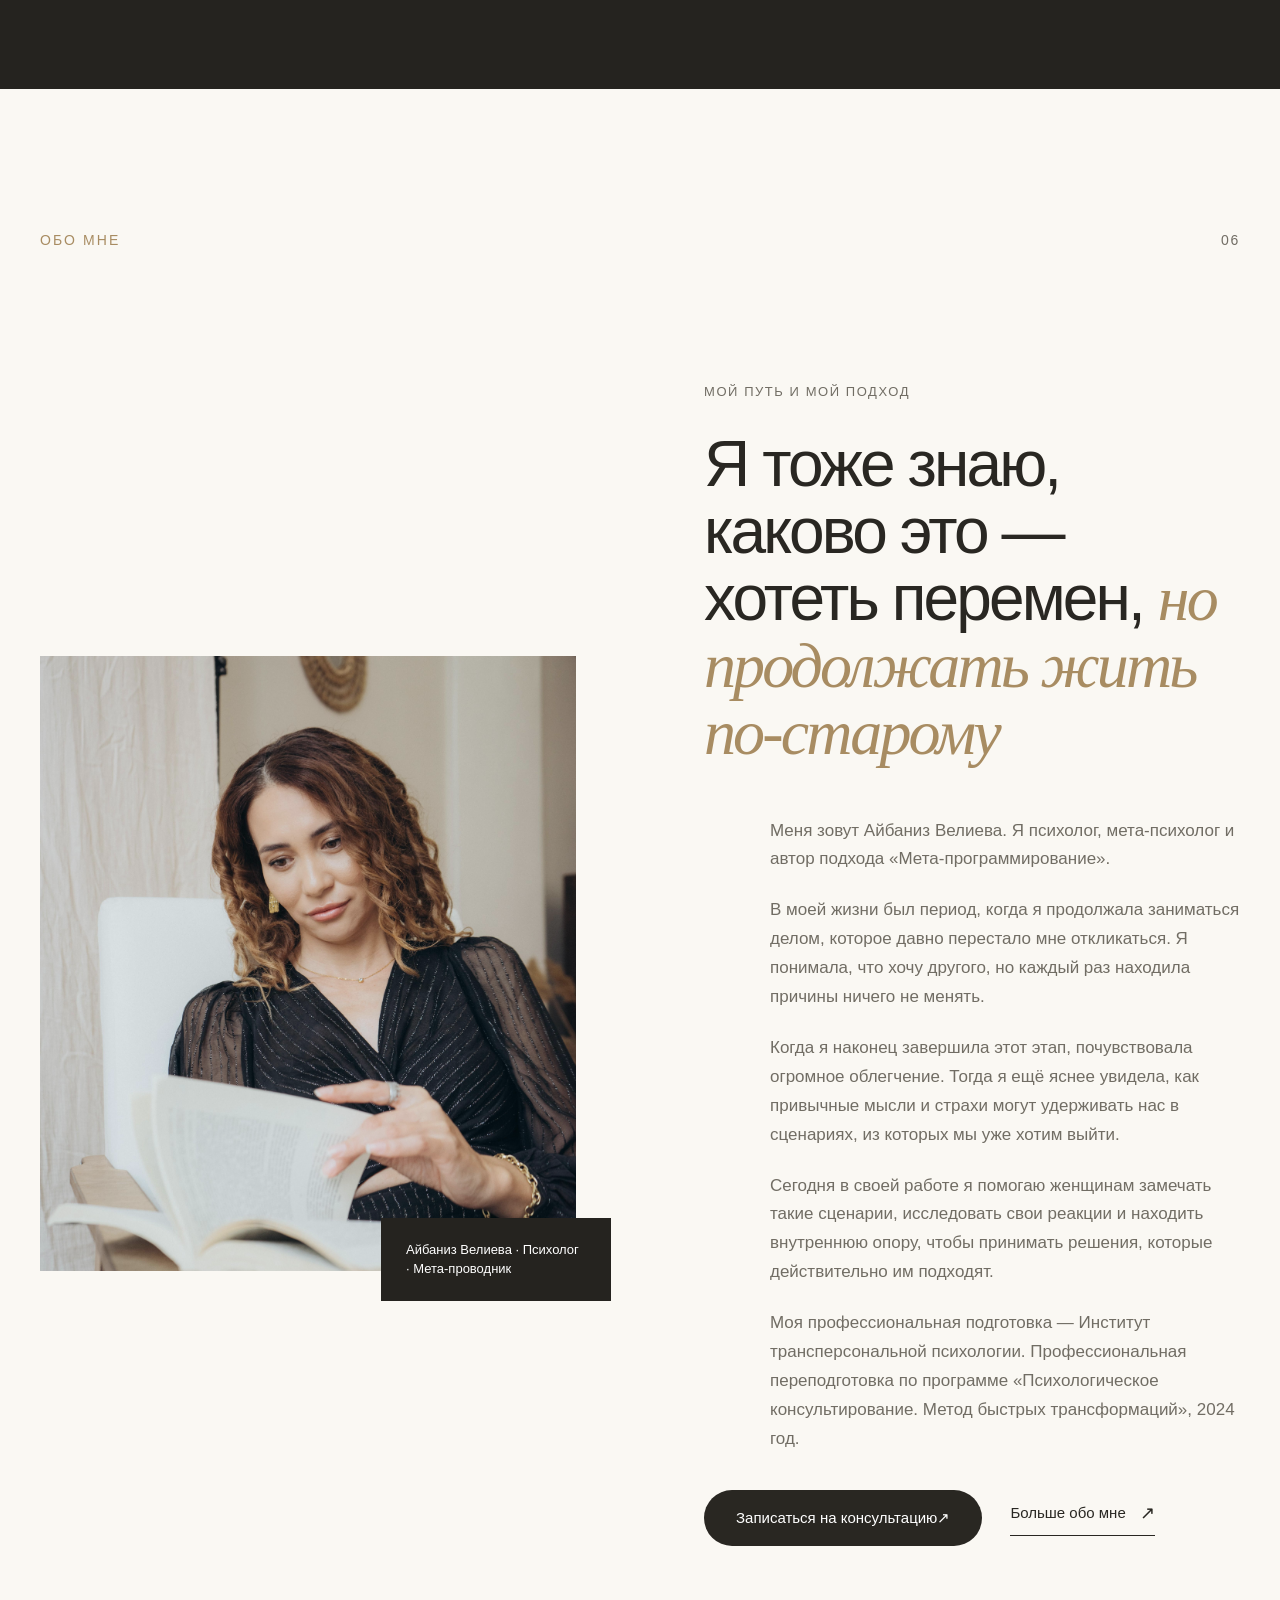
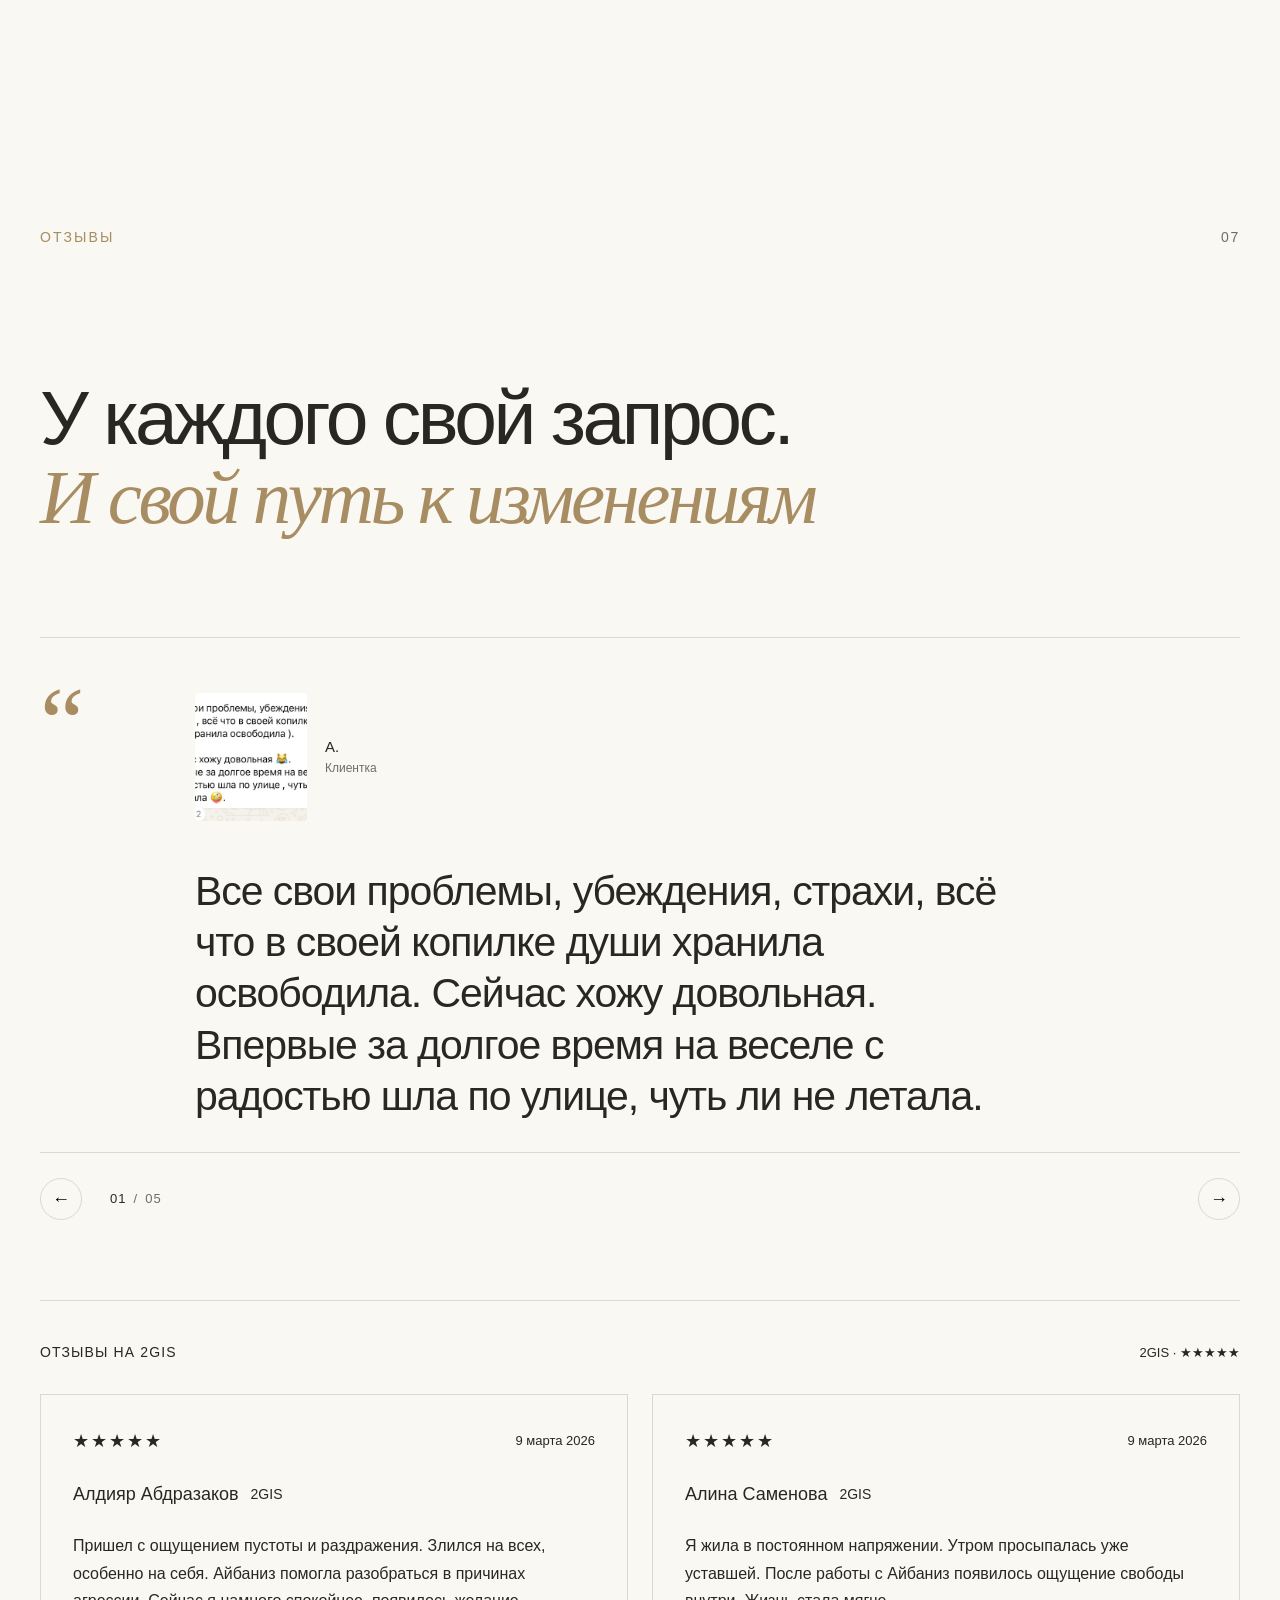
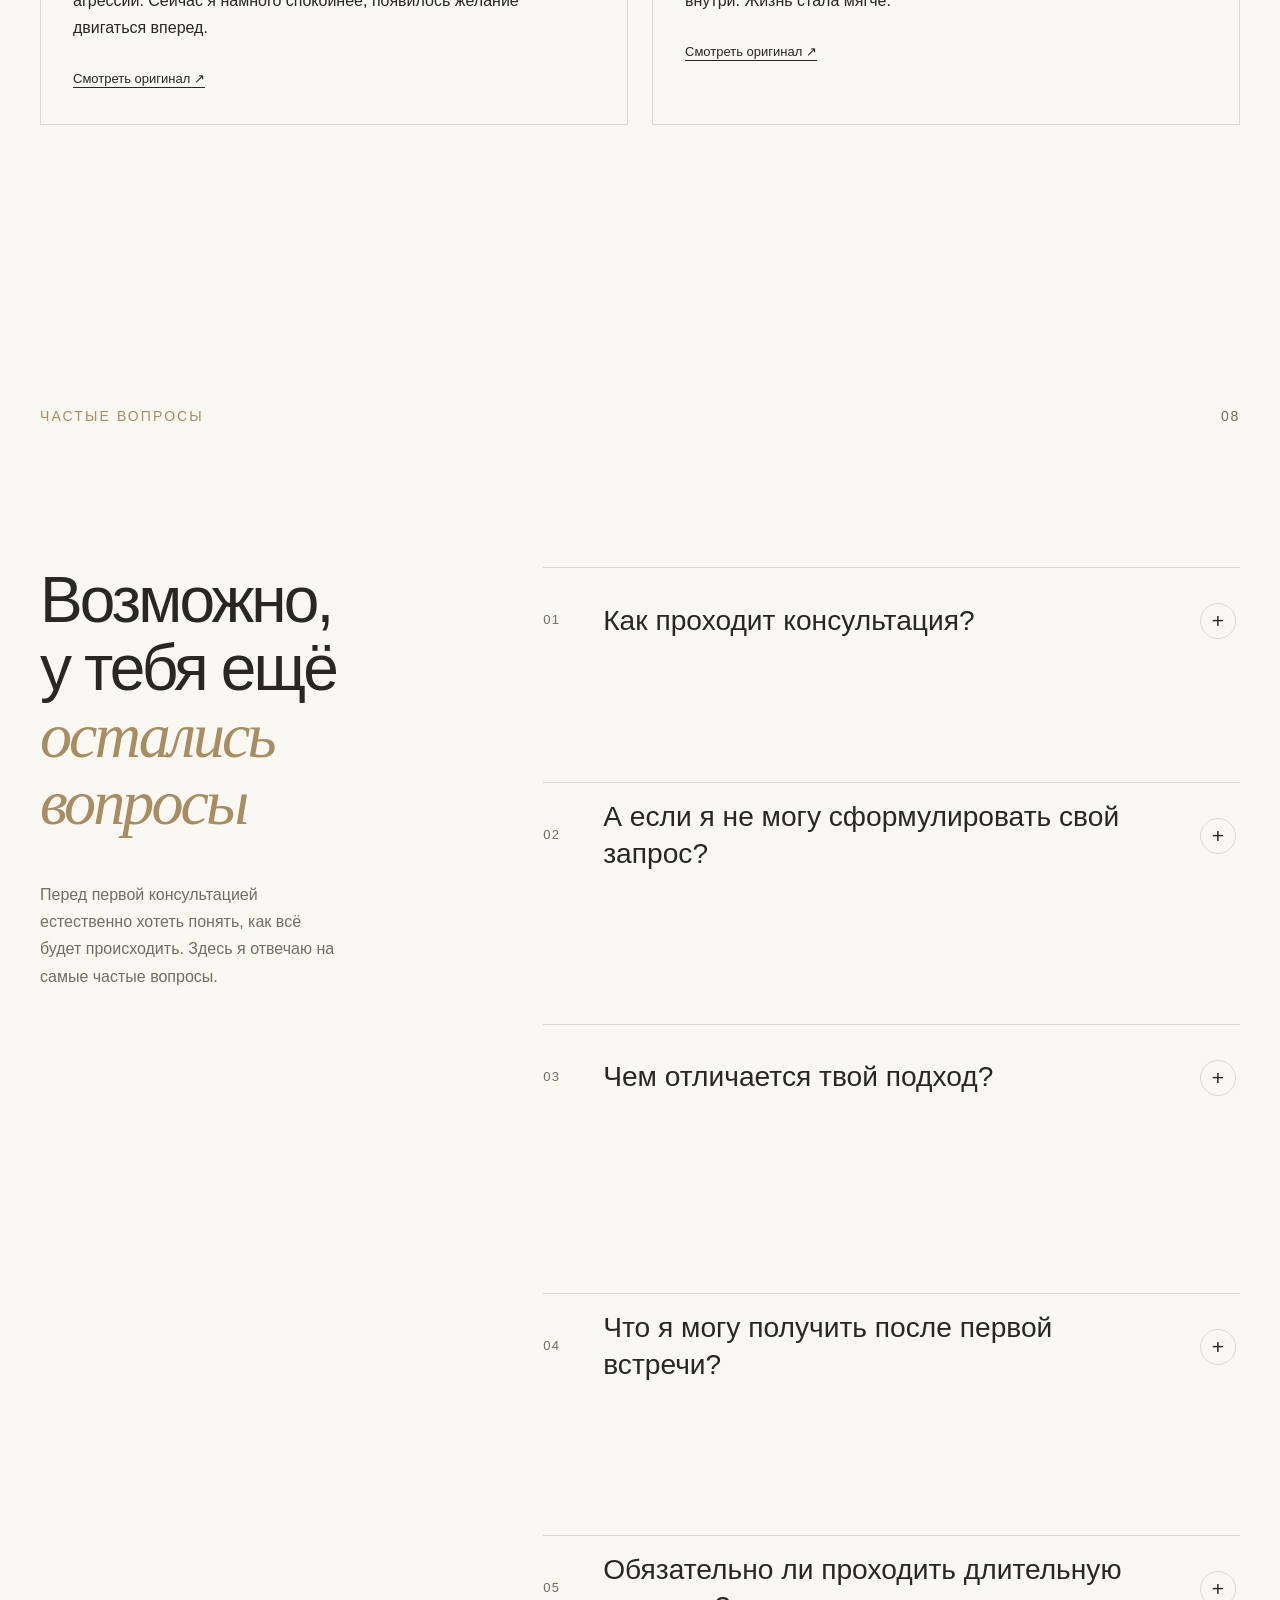
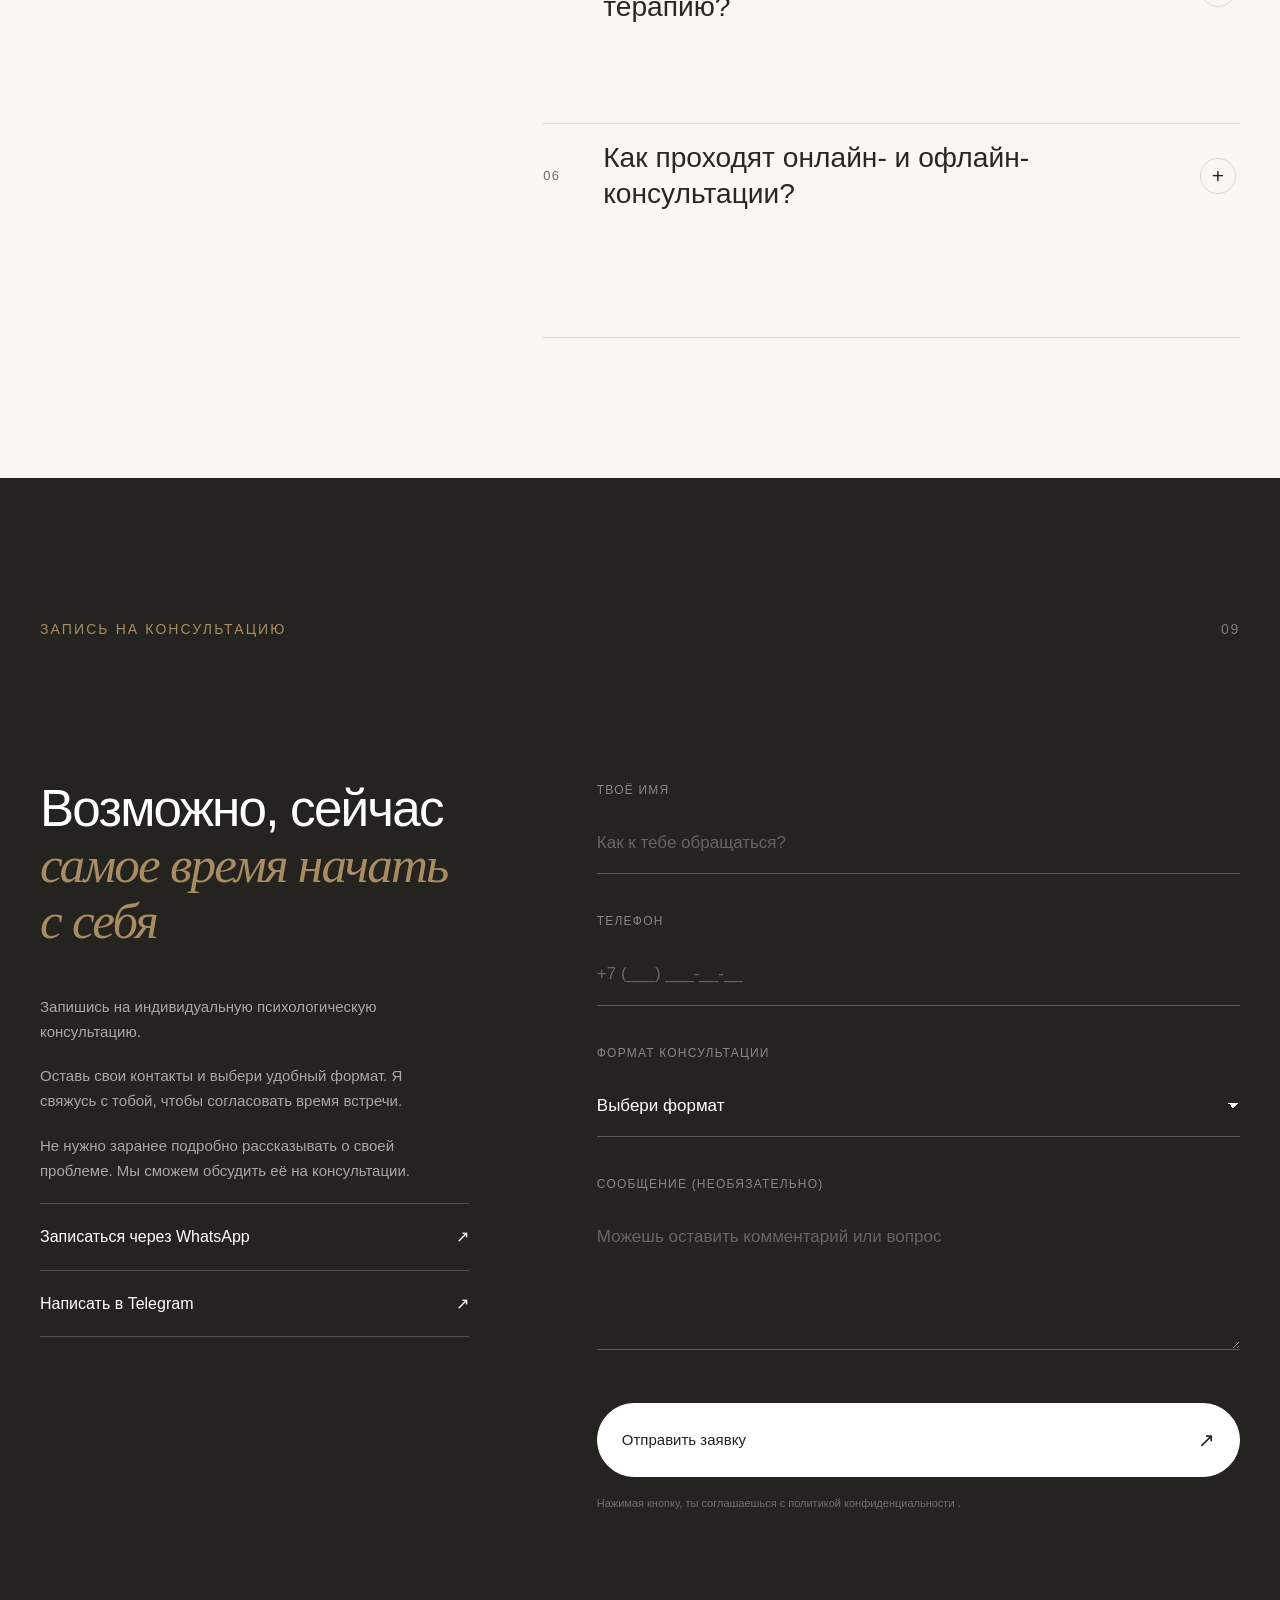
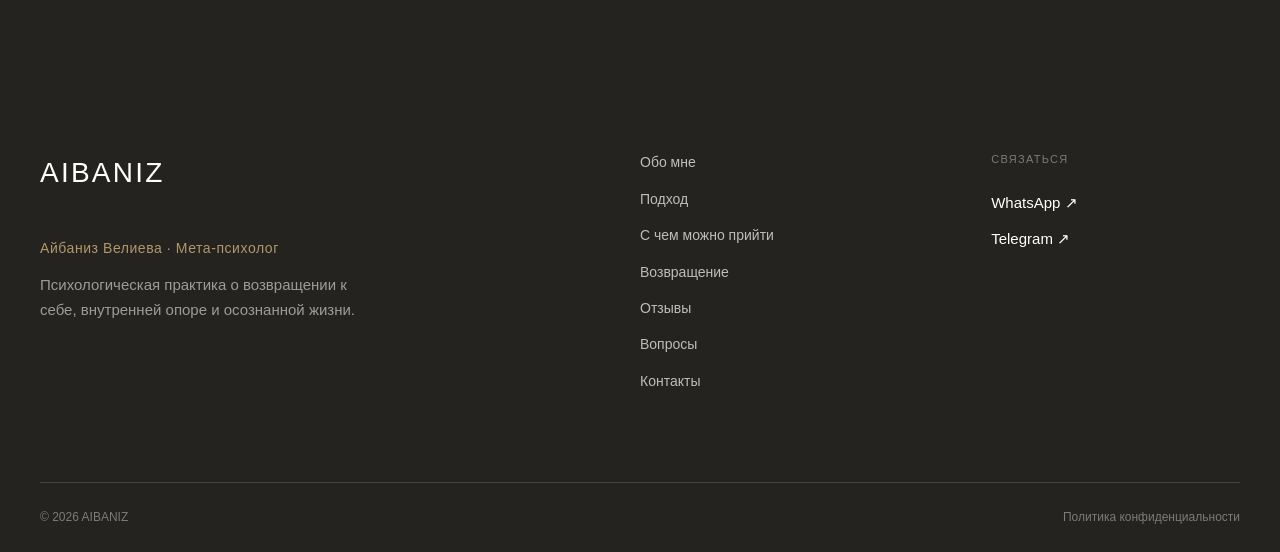
==== commit 84c660e8: "Исправил замечания Айбаниз-2" ====
--- a/index.html
+++ b/index.html
@@ -159,7 +159,9 @@
                   консультирование. Метод быстрых трансформаций»
                 </span>
 
-                <span class="about__education-hours"> Профессиональный опыт - 3 года · 2024 </span>
+                <span class="about__education-hours">
+                  Профессиональный опыт - 3 года · 2024
+                </span>
               </div>
 
               <a href="about.html" class="about__link">
@@ -190,9 +192,9 @@
 
           <div class="work__content">
             <p class="work__intro">
-              Необязательно знать, что именно <br />с тобой происходит, или уметь
-              правильно сформулировать свой запрос. Иногда достаточно заметить:
-              «Я больше не хочу жить по-прежнему».
+              Необязательно знать, что именно <br />с тобой происходит, или
+              уметь правильно сформулировать свой запрос. Иногда достаточно
+              заметить: «Я больше не хочу жить по-прежнему».
             </p>
 
             <div class="work__list">
@@ -370,6 +372,36 @@
                     Но внутри накапливаются усталость и напряжение. Мы
                     исследуем, почему так трудно отпустить контроль, принимать
                     свои чувства и опираться на себя без постоянного давления.
+                  </p>
+                </div>
+              </article>
+
+              <article class="work-item">
+                <button
+                  class="work-item__button"
+                  type="button"
+                  aria-expanded="false"
+                >
+                  <span class="work-item__number">07</span>
+
+                  <span class="work-item__title">
+                    Материнство и отношения с детьми
+                  </span>
+
+                  <span class="work-item__icon">+</span>
+                </button>
+
+                <div class="work-item__answer">
+                  <p>
+                    Когда ты срываешься на ребёнка, а потом испытываешь чувство
+                    вины. Когда его поведение вызывает сильные эмоции, и ты не
+                    понимаешь, почему реагируешь именно так.
+                  </p>
+
+                  <p>
+                    Когда хочется перестать повторять привычные семейные
+                    сценарии, лучше понимать себя и выстраивать более тёплые
+                    отношения с ребёнком.
                   </p>
                 </div>
               </article>
@@ -466,7 +498,6 @@
         </div>
       </section>
 
-
       <!-- POSSIBLE CHANGES -->
 
       <section class="section changes" id="changes">
@@ -567,9 +598,9 @@
               <div class="consultation__text">
                 <p>
                   На консультации мы начинаем с того, что происходит в твоей
-                  жизни прямо сейчас. Это могут быть отношения, тревога, чувство
-                  вины, повторяющиеся ситуации или ощущение, что ты потеряла
-                  себя.
+                  жизни прямо сейчас. Это могут быть отношения с партнёром или
+                  детьми, сложности в материнстве, тревога, чувство вины,
+                  повторяющиеся ситуации или ощущение, что ты потеряла себя.
                 </p>
 
                 <p>
@@ -605,9 +636,7 @@
                 <div class="consultation__detail">
                   <span class="consultation__detail-label"> Стоимость </span>
 
-                  <span class="consultation__detail-value">
-                    20 000 ₸
-                  </span>
+                  <span class="consultation__detail-value"> 20 000 ₸ </span>
                 </div>
 
                 <a href="#contacts" class="button consultation__button">
@@ -727,7 +756,7 @@
               <div class="testimonial__body">
                 <div class="testimonial__client">
                   <img
-                    src="images/testimonials/client-01.jpg"
+                    src="images/testimonials/client-01.jpeg"
                     alt="Клиентка"
                     class="testimonial__photo"
                   />
@@ -740,9 +769,8 @@
                 </div>
 
                 <blockquote class="testimonial__text">
-                  Я пришла с ощущением, что совершенно не понимаю, чего хочу от
-                  жизни. Постепенно начала замечать, что большую часть решений
-                  принимала из страха и желания соответствовать чужим ожиданиям.
+                  Все свои проблемы, убеждения, страхи, всё что в своей копилке души хранила освободила.
+                  Сейчас хожу довольная. Впервые за долгое время на веселе с радостью шла по улице, чуть ли не летала.
                 </blockquote>
               </div>
             </div>
@@ -768,9 +796,10 @@
                 </div>
 
                 <blockquote class="testimonial__text">
-                  Самое ценное для меня — возможность говорить обо всём без
-                  ощущения, что меня пытаются исправить. В какой-то момент я
-                  просто начала слышать себя.
+                  Благодарю Айбаниз за практику и возможность посмотреть на себя по другому. 
+                  Мне это нужно было в нужный сейчас мне момент. Во мне много эмоций сдержанных, 
+                  и обид куда я сфокусировала всю свою энергию. Вчера я вернула себя одной твоей практики. 
+                  Сейчас желаю жить свою жизнь со своей мощной энергий и в ресурсе.
                 </blockquote>
               </div>
             </div>
@@ -783,7 +812,7 @@
               <div class="testimonial__body">
                 <div class="testimonial__client">
                   <img
-                    src="images/testimonials/client-03.jpg"
+                    src="images/testimonials/client-03.jpeg"
                     alt="Клиентка"
                     class="testimonial__photo"
                   />
@@ -796,12 +825,75 @@
                 </div>
 
                 <blockquote class="testimonial__text">
-                  Я долго думала, что со мной что-то не так. Оказалось, что мне
-                  просто нужно было остановиться и посмотреть на свою жизнь
-                  честно.
+                  Благодарю за твои сессии За твою неравнодушность Я смело могу сказать что у тебя не инфо бизнес 
+                  Ты делаешь это от души, давая пользу, а это сейчас очень важно в наше время Благодарю Всевышнего, 
+                  что познакомил меня с тобой
                 </blockquote>
               </div>
             </div>
+
+            <!-- TESTIMONIAL 04 -->
+
+            <div class="testimonial">
+              <div class="testimonial__quote">“</div>
+
+              <div class="testimonial__body">
+                <div class="testimonial__client">
+                  <img
+                    src="images/testimonials/client-04.jpeg"
+                    alt="Клиентка"
+                    class="testimonial__photo"
+                  />
+
+                  <div>
+                    <p class="testimonial__name">Е.</p>
+
+                    <p class="testimonial__meta">Клиентка</p>
+                  </div>
+                </div>
+
+                <blockquote class="testimonial__text">
+                  Айбаниз благодарю за сессию, прошло легко Запрос на отношение с мужчиной проработано наилучшим образом, 
+                  техники сам процесс шел легко, благодарю Вас за проделанное изменение у меня внутри, Я уверена после 
+                  этой сессии обязательно будет результат, уже чувствую изменение в себя в внутри. Благодарю Вас желаю 
+                  успехов и реализации намеченных целей
+                </blockquote>
+              </div>
+            </div>
+
+            <!-- TESTIMONIAL 05 -->
+
+            <div class="testimonial">
+              <div class="testimonial__quote">“</div>
+
+              <div class="testimonial__body">
+                <div class="testimonial__client">
+                  <img
+                    src="images/testimonials/client-05.jpeg"
+                    alt="Клиентка"
+                    class="testimonial__photo"
+                  />
+
+                  <div>
+                    <p class="testimonial__name">Е.</p>
+
+                    <p class="testimonial__meta">Клиентка</p>
+                  </div>
+                </div>
+
+                <blockquote class="testimonial__text">
+                  Айбаниз, хотела оставить отзыв на вчерашнюю сессию. У меня уже давно один запрос стоит, 
+                  который пока не решается, и вчера в работе с тобой я увидела настоящую причину куда я 
+                  сливаю свою энергию! И я поняла что все зависит от моего состояния, даже сама причина 
+                  кроется в моей состоянии! Мне очень полегчало после сессии с тобой, вышло то чего я не 
+                  ожидала и о чем даже не думала осознанно. Твоя техника помогла разобраться мне у себя в 
+                  голове. Теперь знаю в каком направлении двигаться чтобы достичь ресурсного состояния и 
+                  достижения своей цели. Ты очень грамотно и деликатно ведешь сессии, все доступно 
+                  объясняешь, очень глубоко видишь ситуацию и состояние. Благодарю за сессию, приду к тебе еще!
+                </blockquote>
+              </div>
+            </div>
+
           </div>
 
           <div class="testimonials__navigation">
@@ -818,7 +910,7 @@
 
               <span class="testimonials__separator"> / </span>
 
-              <span class="testimonials__total">03</span>
+              <span class="testimonials__total">05</span>
             </div>
 
             <button
@@ -952,8 +1044,8 @@
                 <div class="faq-item__answer">
                   <p>
                     Мы начинаем с того, что происходит в твоей жизни сейчас. Ты
-                    рассказываешь <br />о ситуации, чувствах или вопросе, с которым
-                    хочешь разобраться.
+                    рассказываешь <br />о ситуации, чувствах или вопросе, с
+                    которым хочешь разобраться.
                   </p>
 
                   <p>
@@ -1137,8 +1229,8 @@
                   </p>
 
                   <p>
-                    Очные консультации проходят по предварительной записи. 
-                    Адрес проведения: г. Астана, пр.Улы дала 33 и пр.Мангилик ел 29/1.
+                    Очные консультации проходят по предварительной записи. Адрес
+                    проведения: г. Астана, пр.Улы дала 33 и пр.Мангилик ел 29/1.
                   </p>
 
                   <p>
--- a/css/footer.css
+++ b/css/footer.css
@@ -62,6 +62,17 @@
   line-height: 1.7;
 
   color: rgba(255, 255, 255, 0.55);
+}
+
+.footer__profession {
+  margin-top: 16px;
+  margin-bottom: 12px;
+
+  font-size: 14px;
+  font-weight: 500;
+  letter-spacing: 0.04em;
+
+  color: #b1976b;
 }
 
 /* =========================
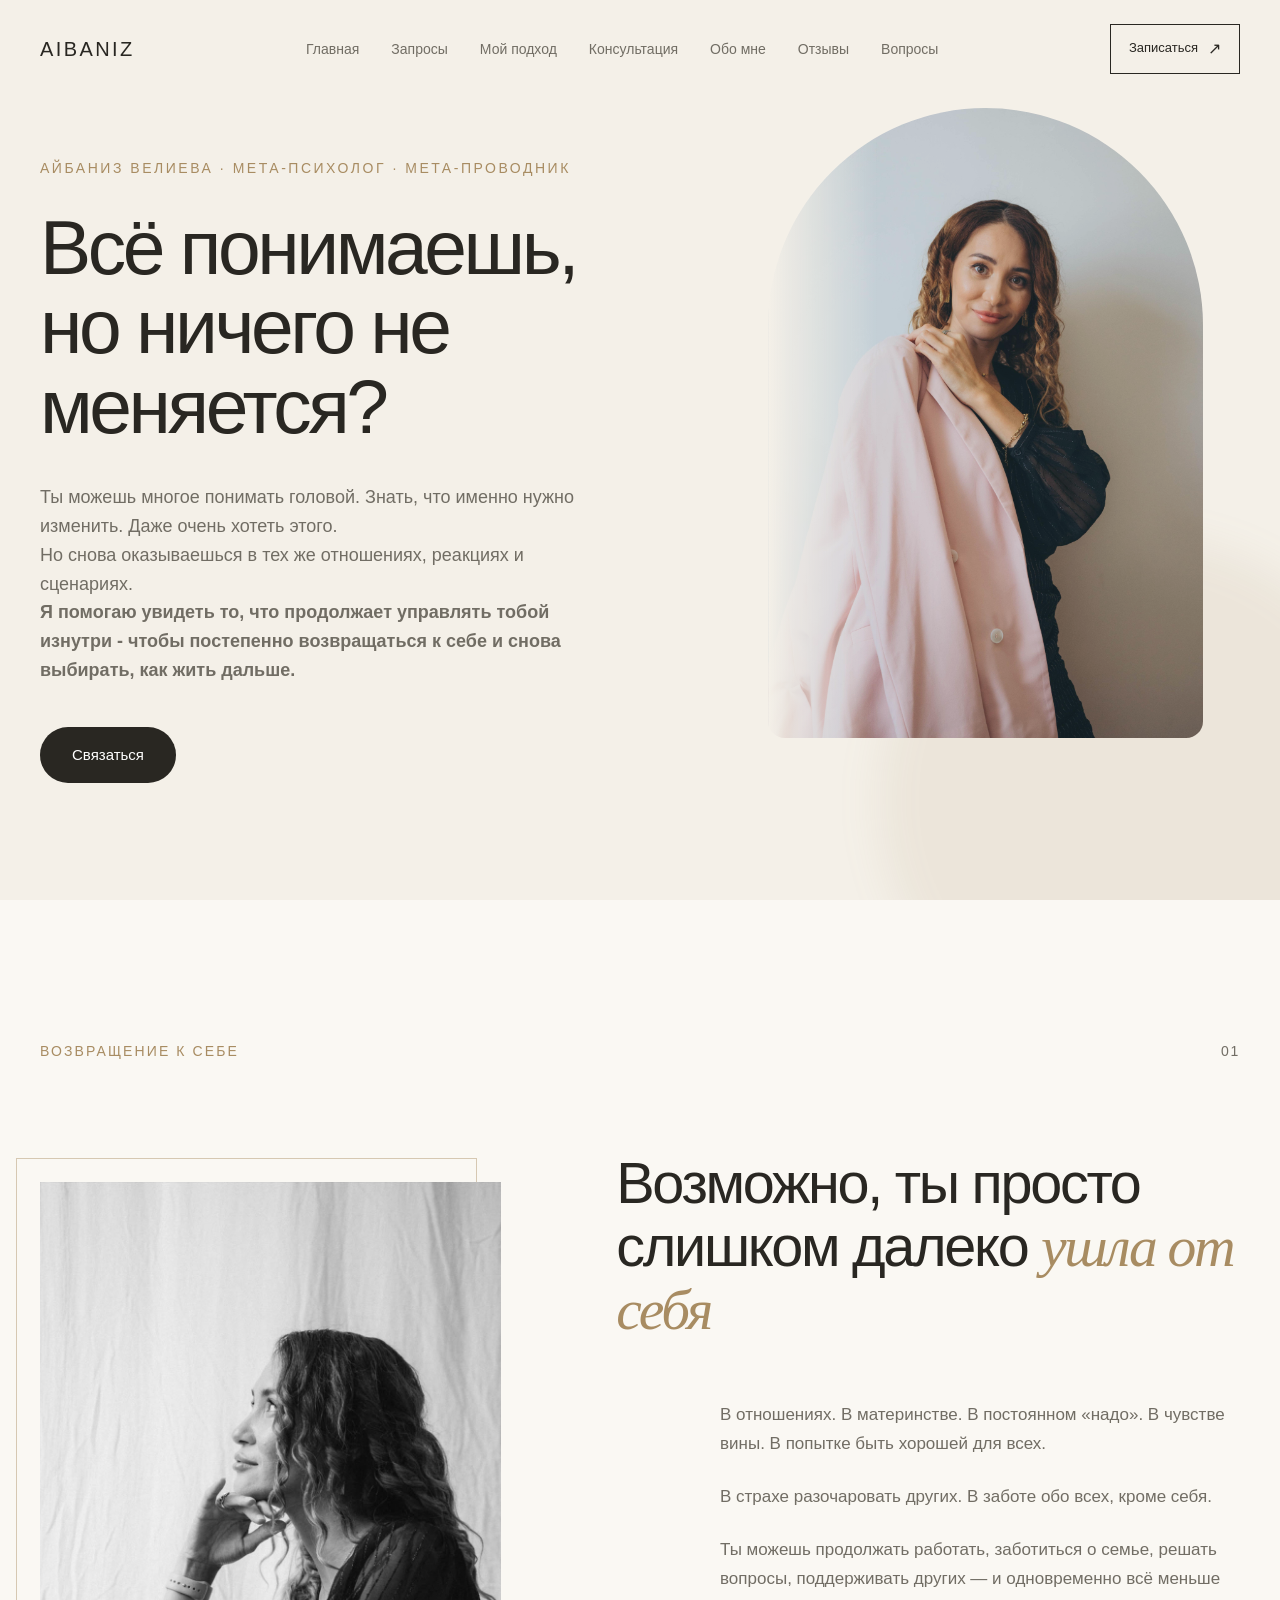
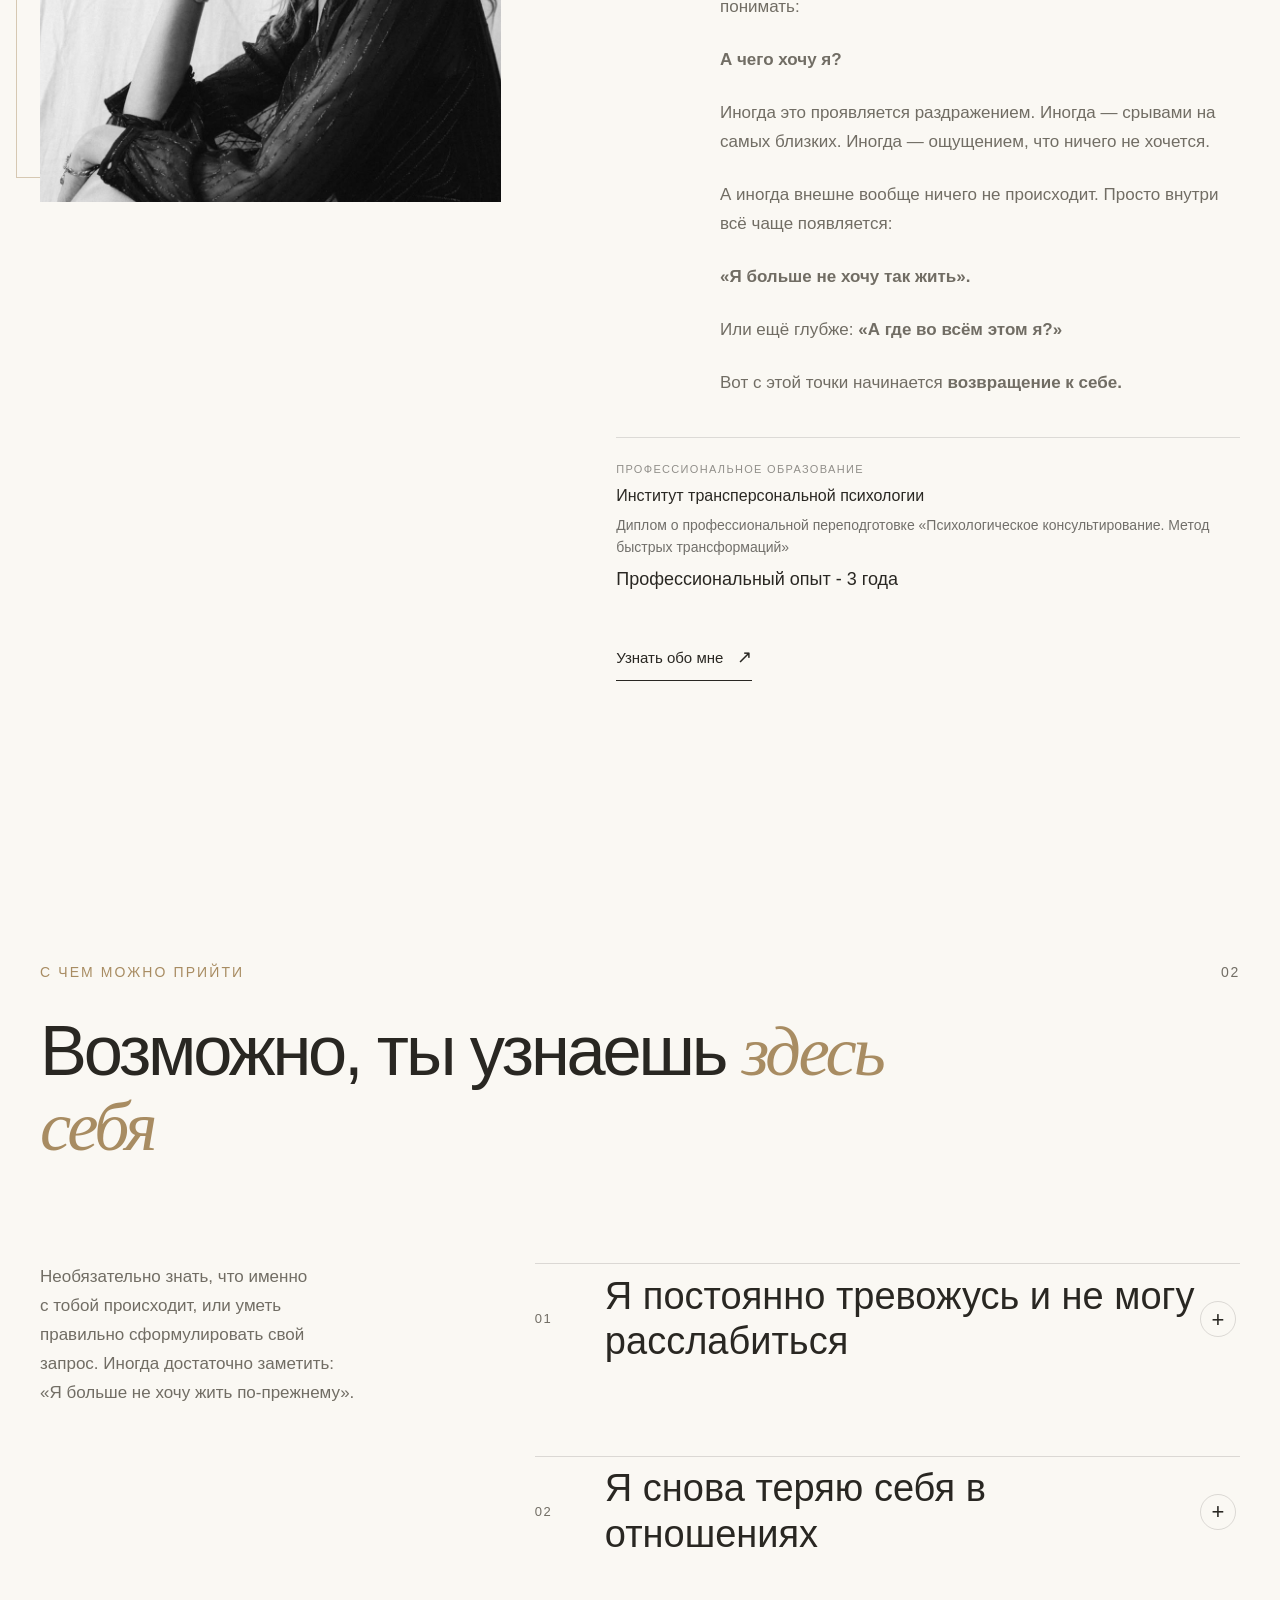
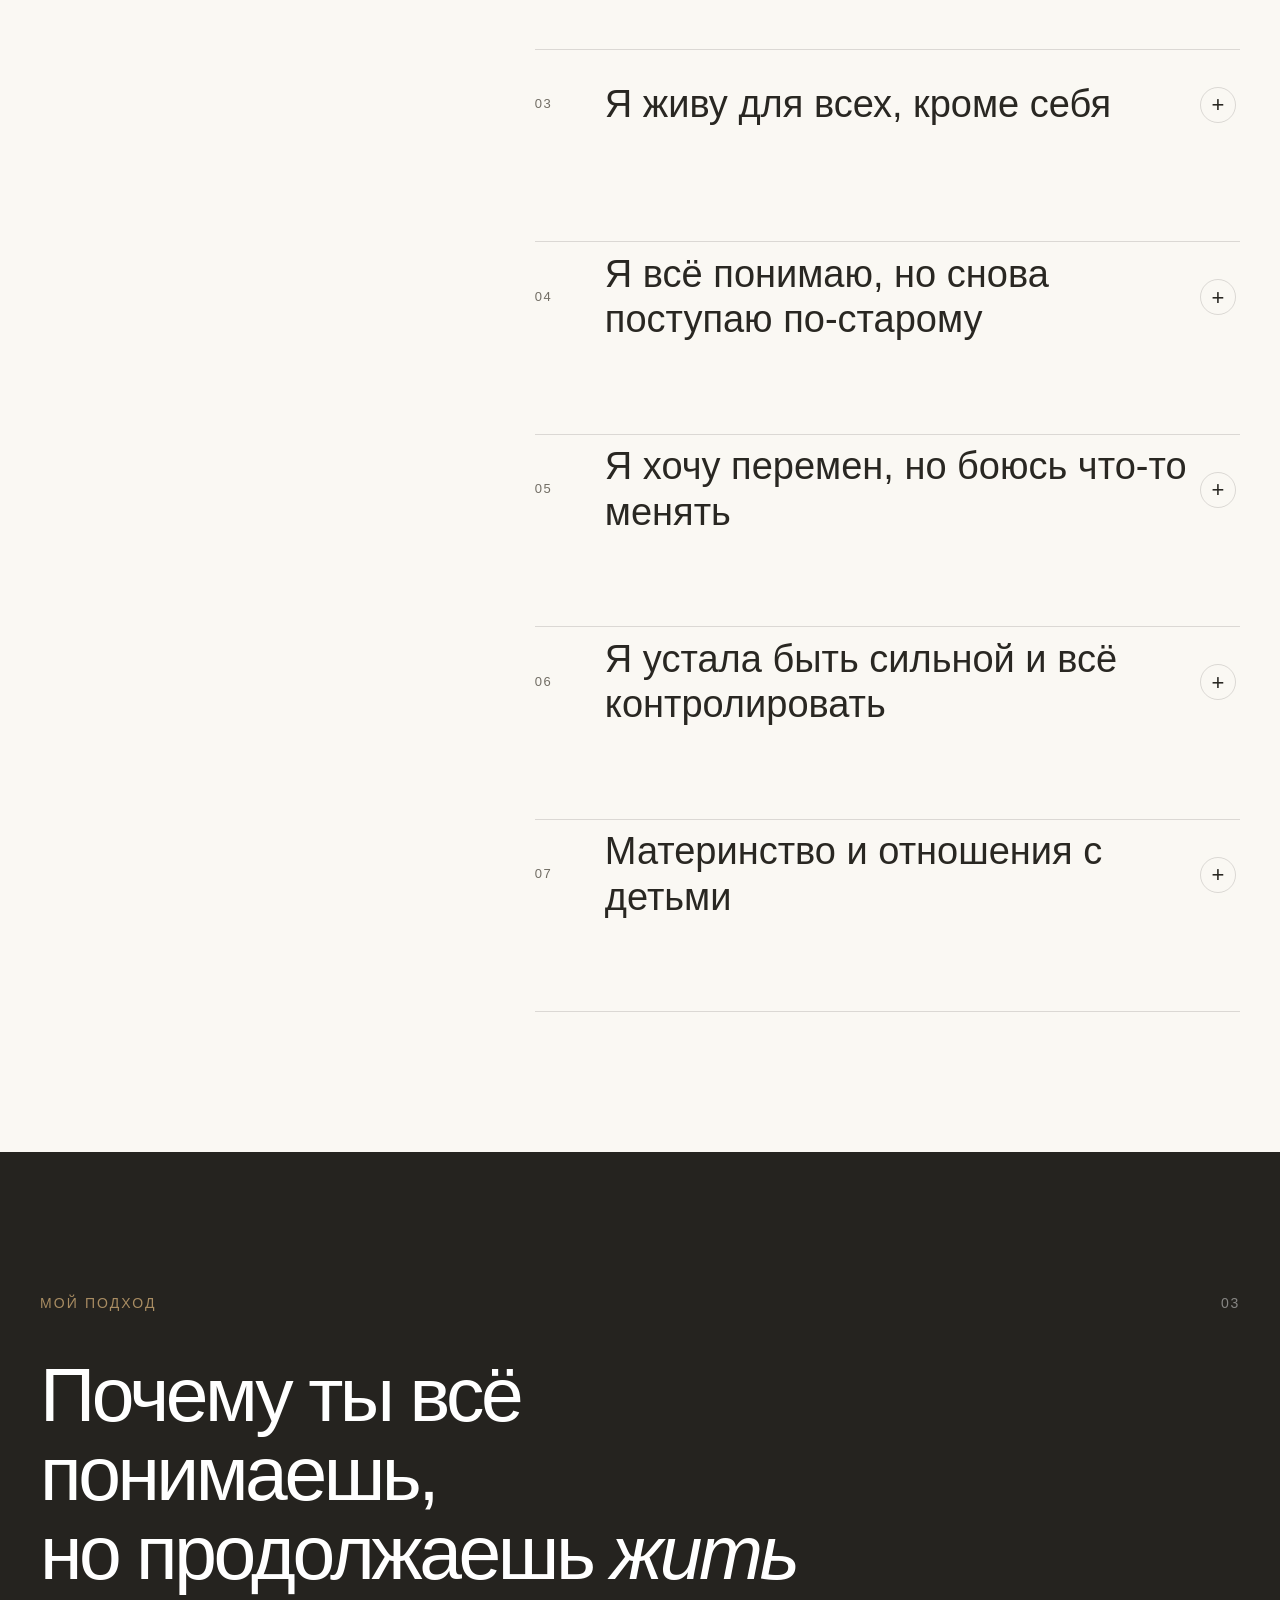
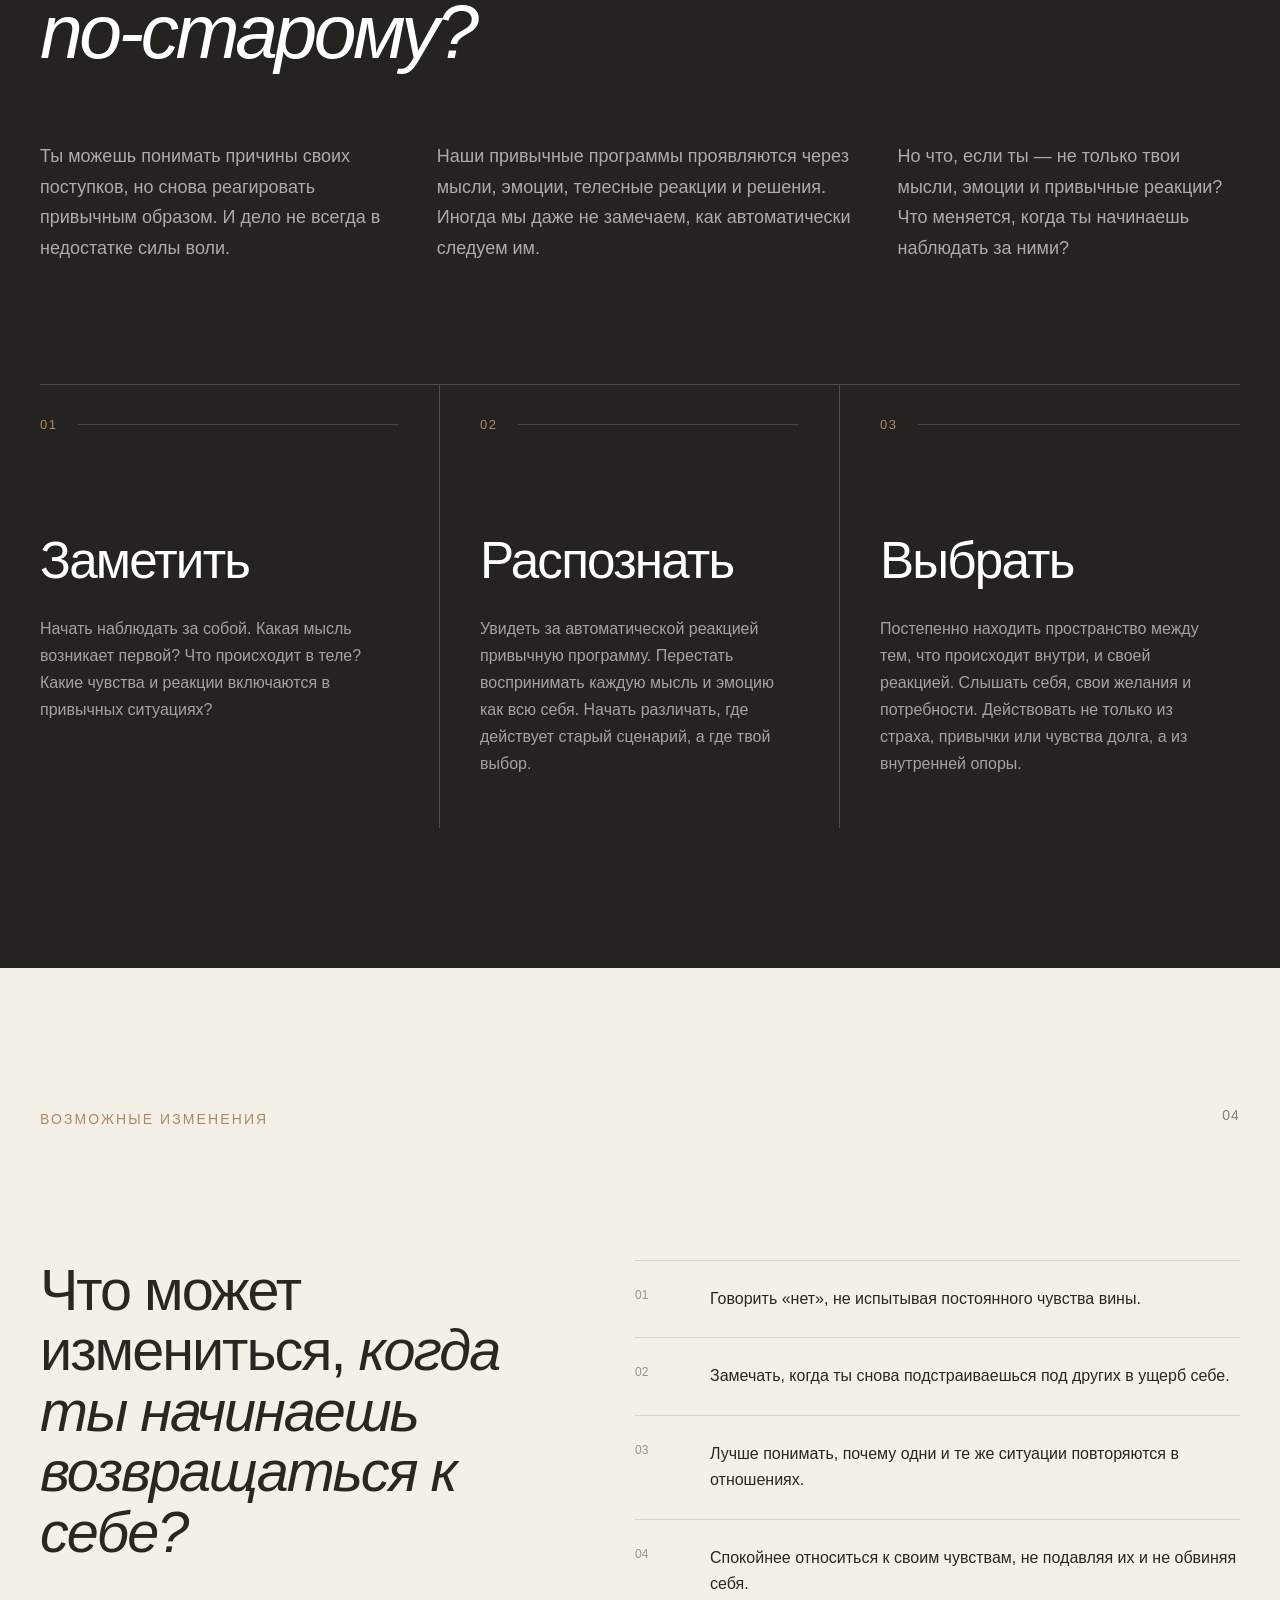
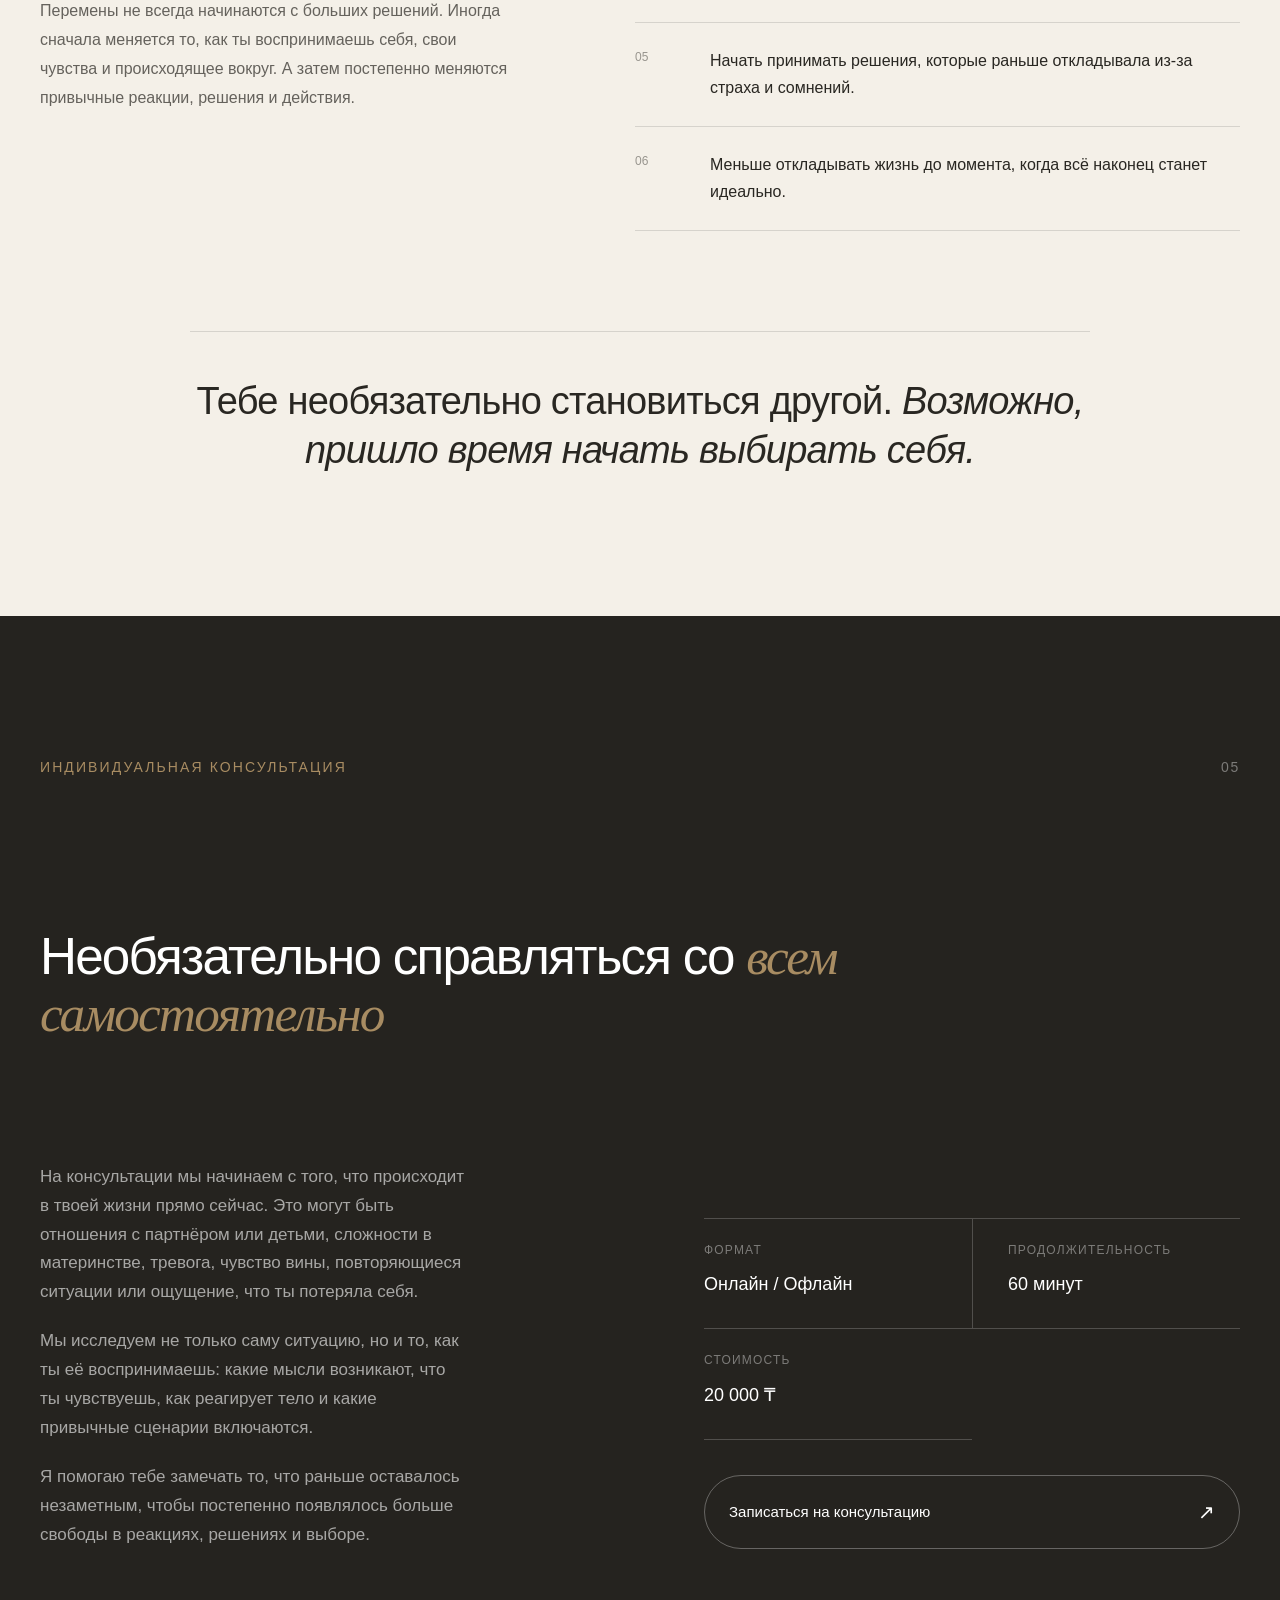
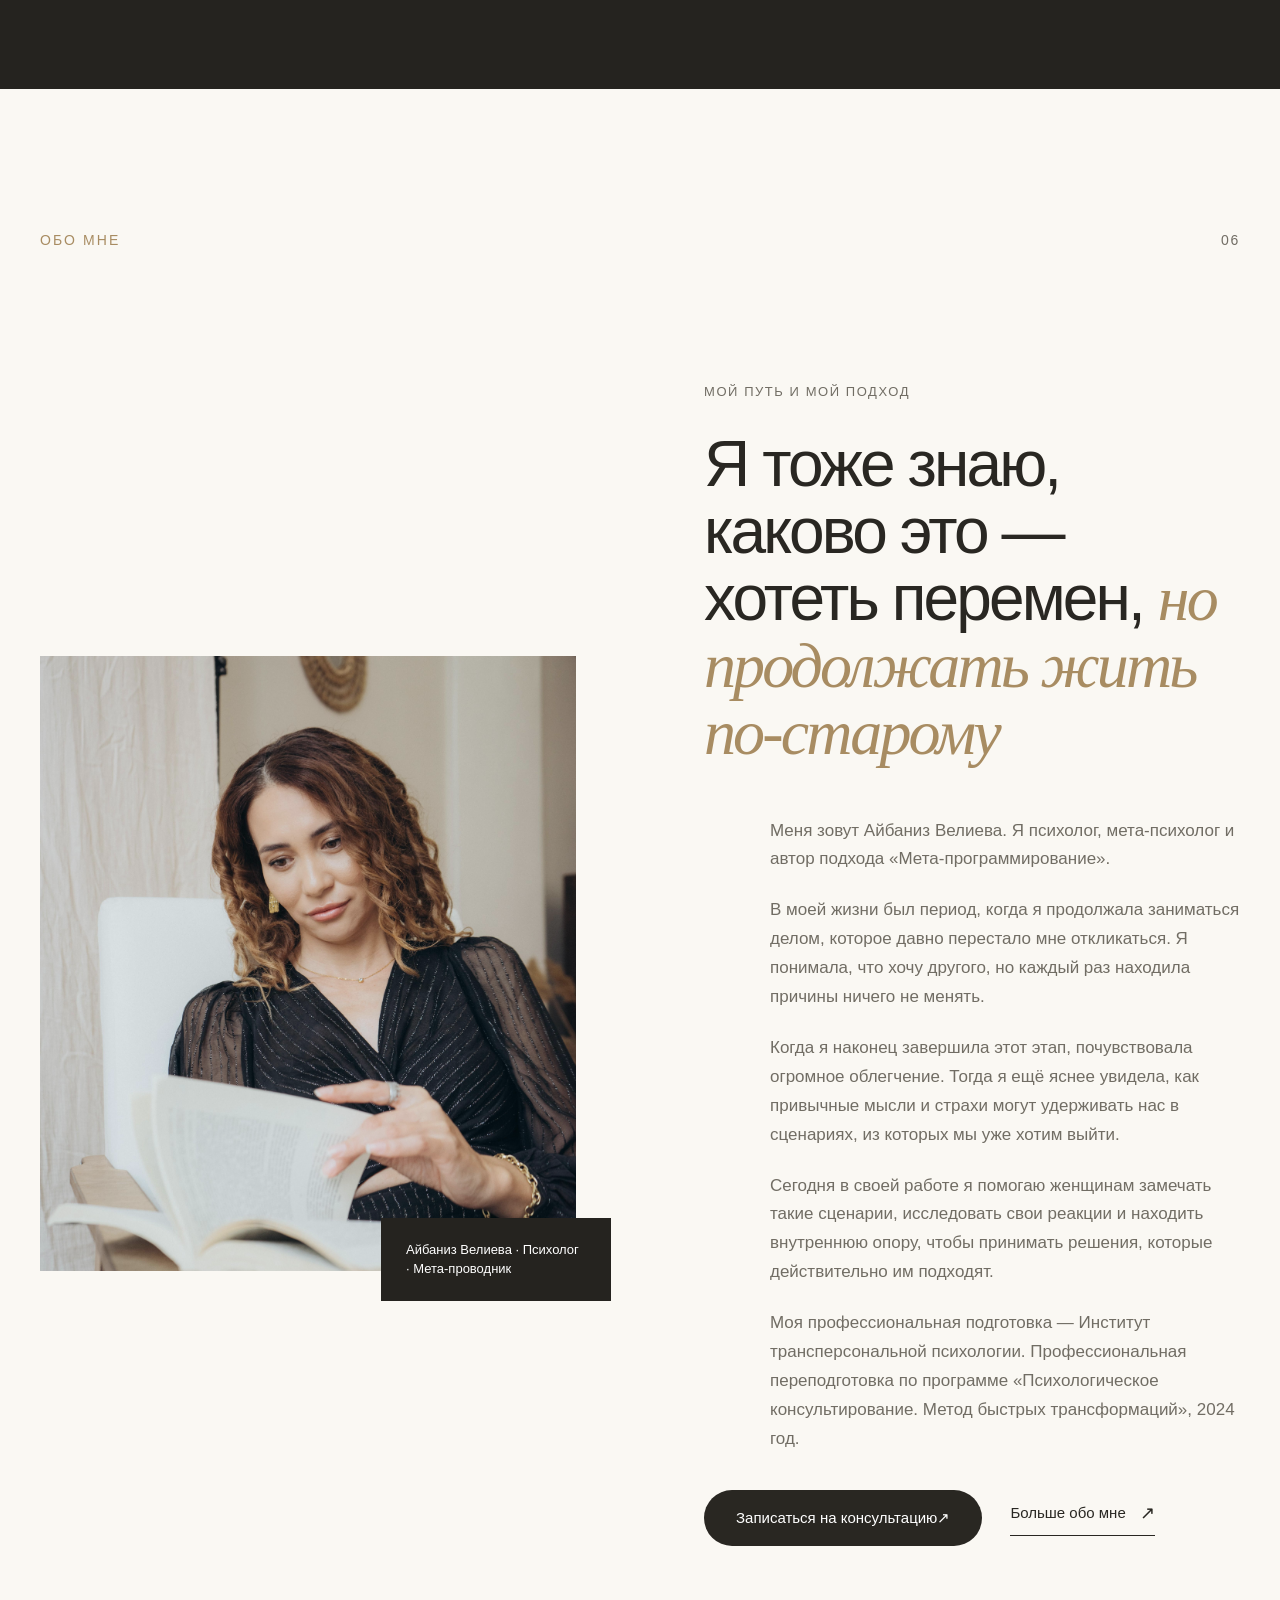
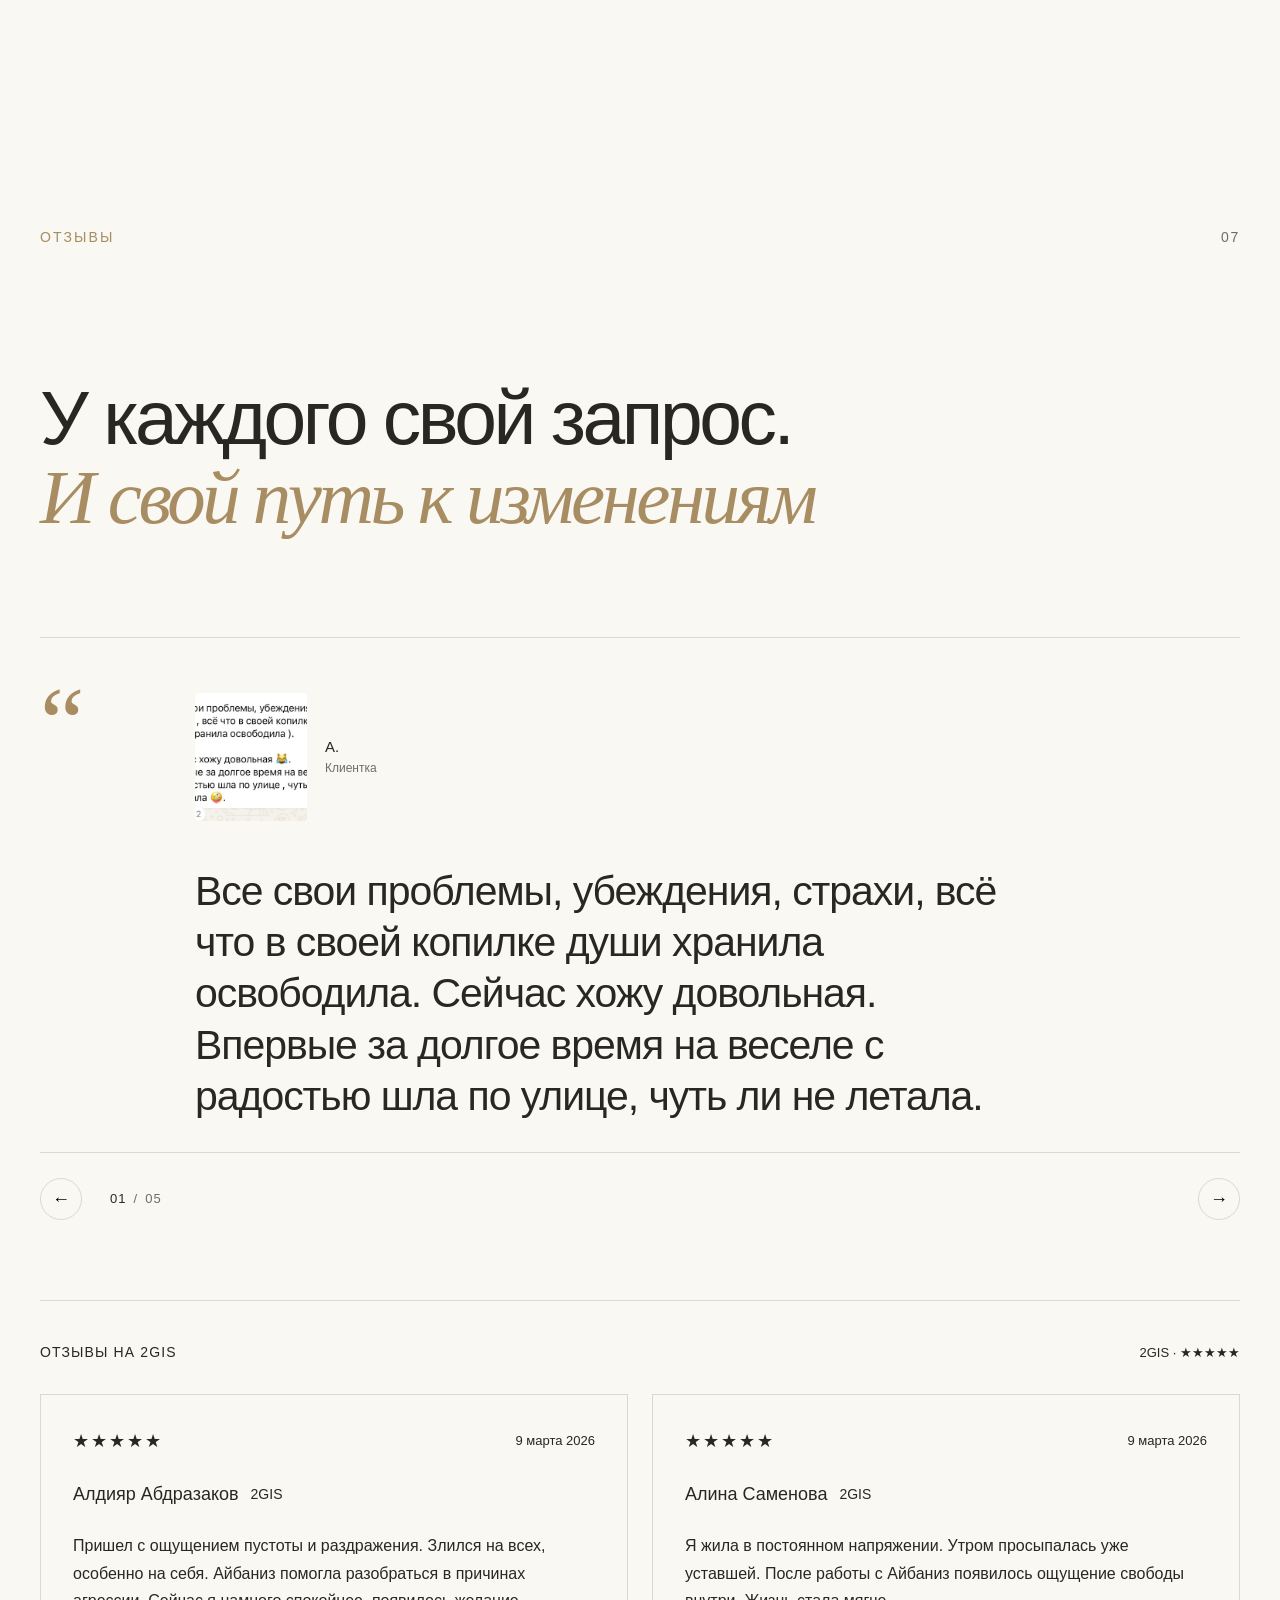
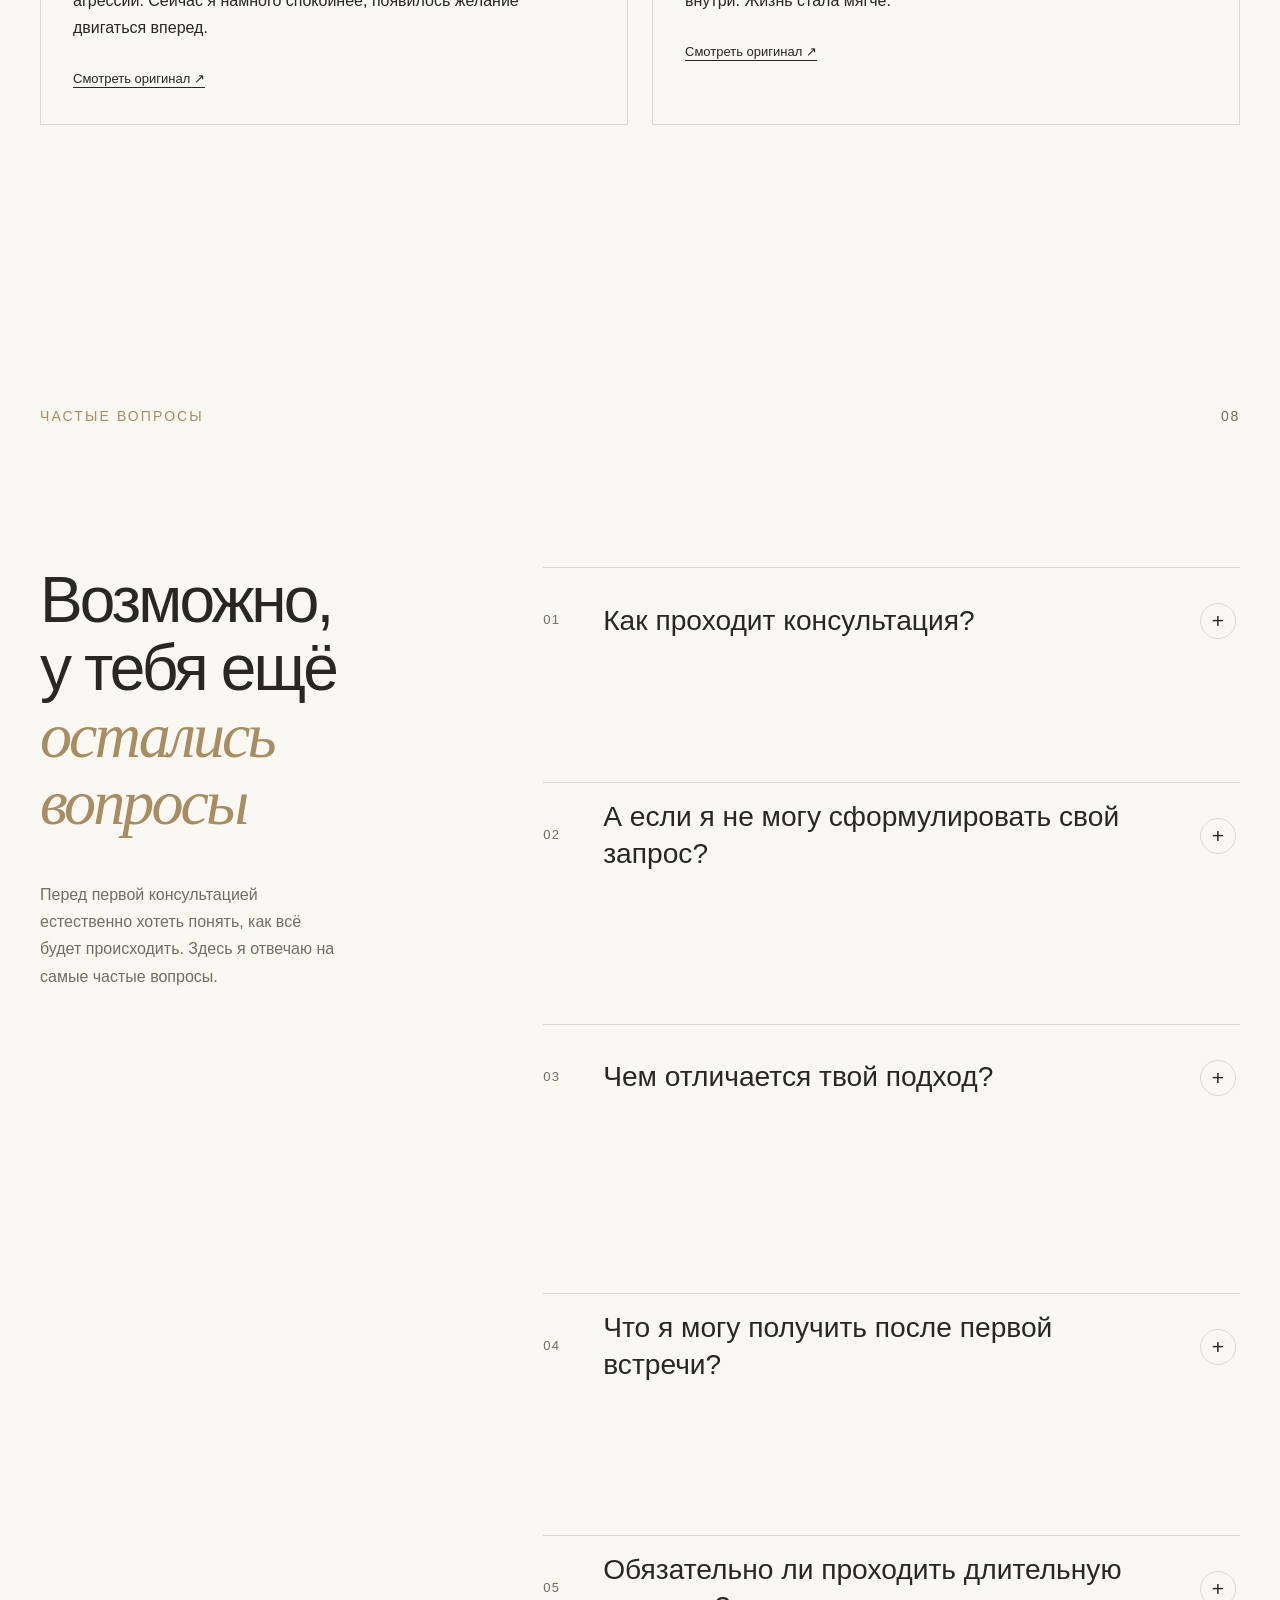
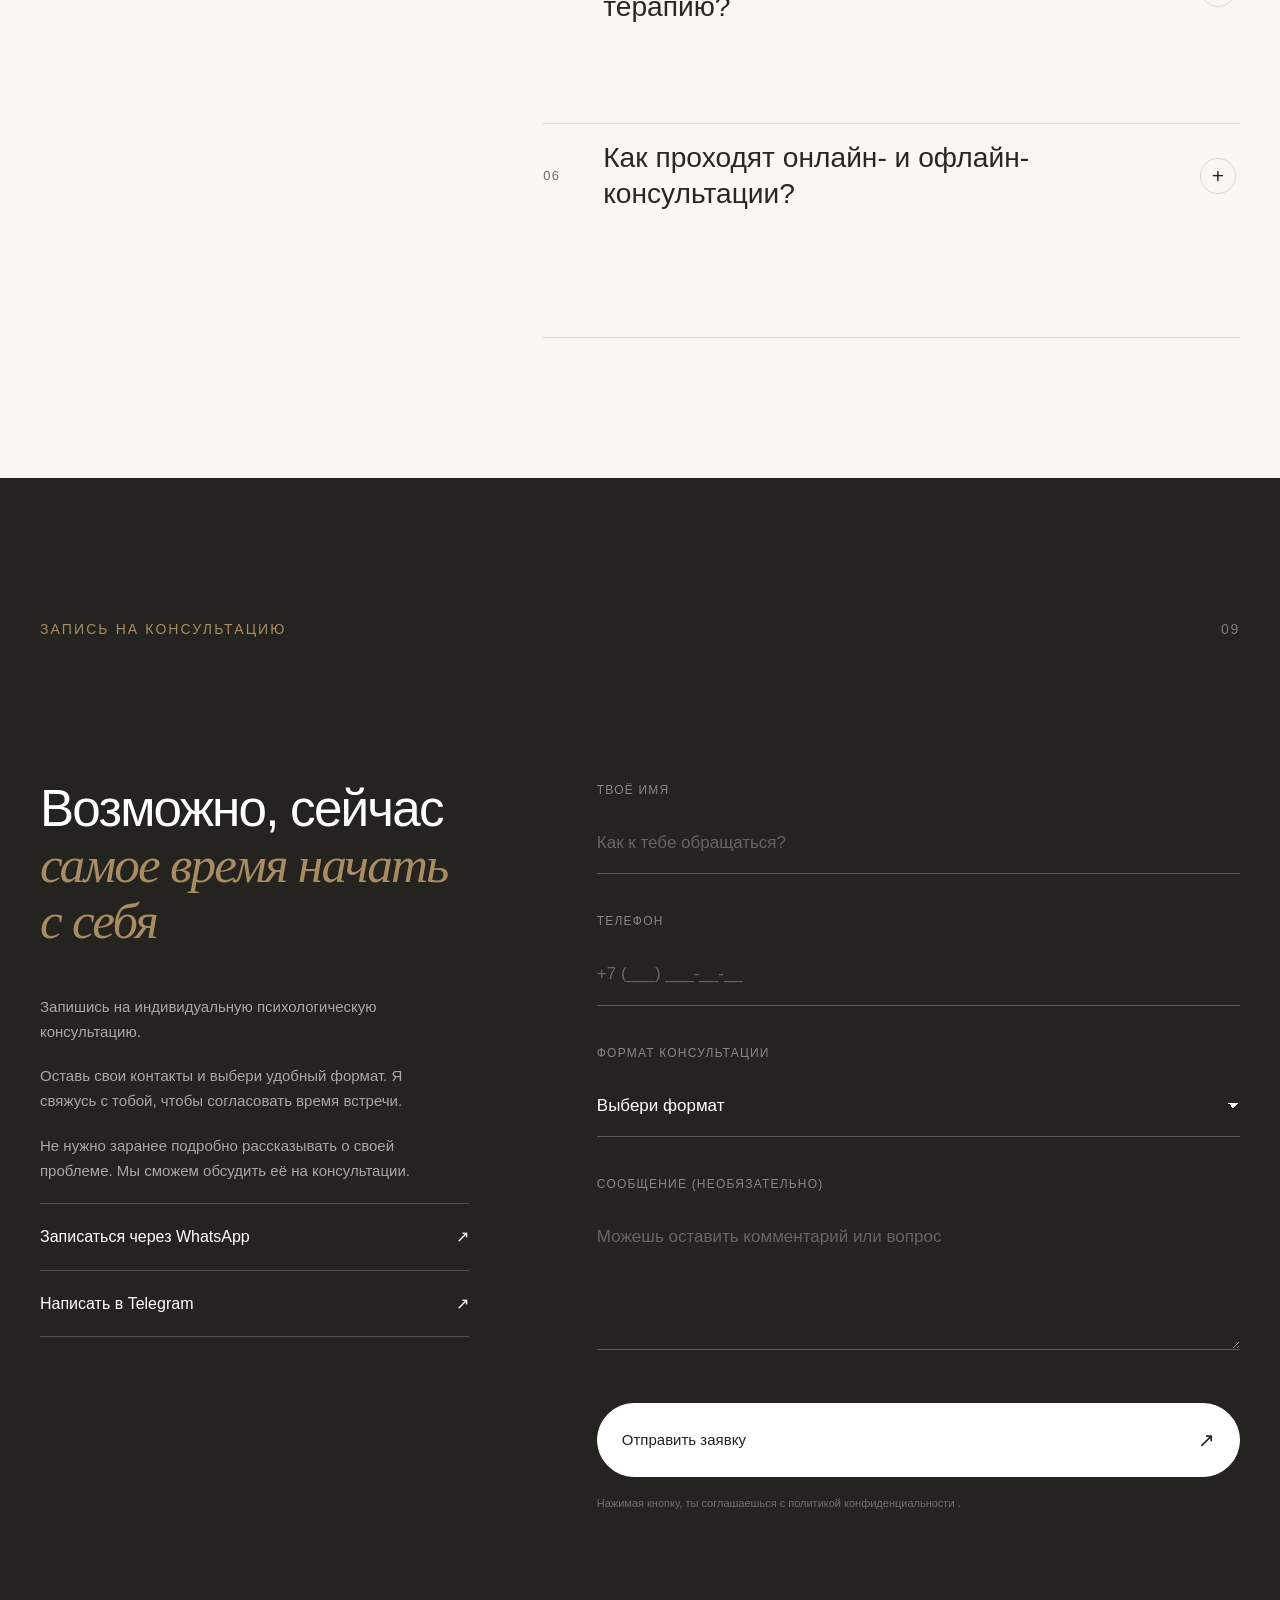
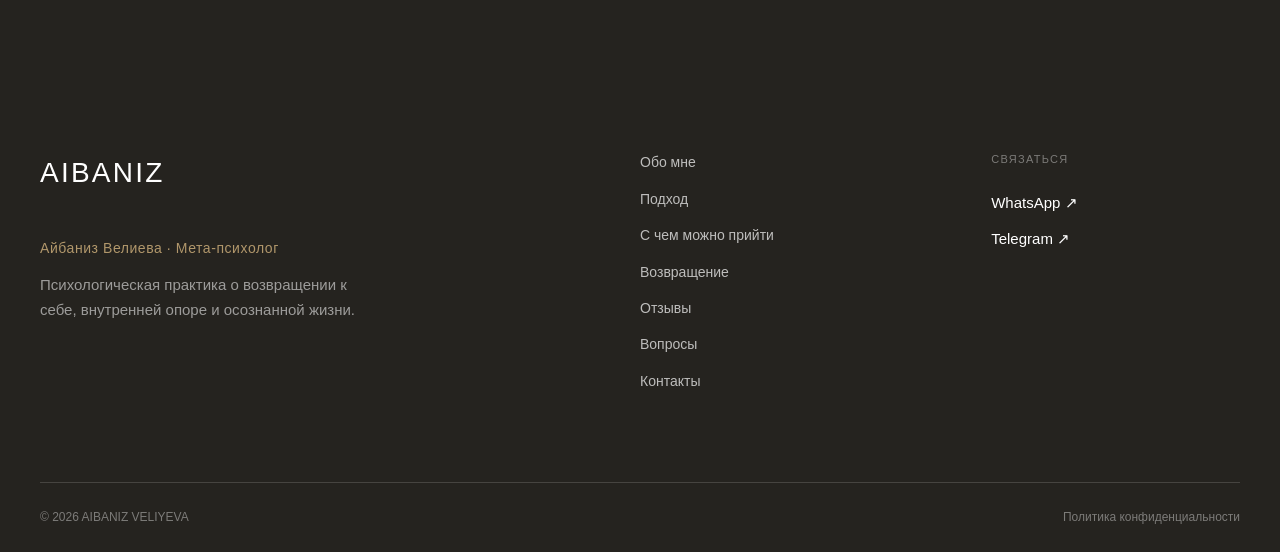
==== commit 7829aeff: "Исправления Айбаниз 3" ====
--- a/index.html
+++ b/index.html
@@ -84,14 +84,14 @@
 
               <p>
                 <strong>
-                  Я помогаю увидеть то, что продолжает управлять тобой изнутри —
+                  Я помогаю увидеть то, что продолжает управлять тобой изнутри -
                   чтобы постепенно возвращаться к себе и снова выбирать, как
                   жить дальше.
                 </strong>
               </p>
             </div>
 
-            <a href="#contacts" class="button button--primary"> Записаться </a>
+            <a href="#contacts" class="button button--primary"> Связаться </a>
           </div>
         </div>
       </section>
@@ -106,7 +106,7 @@
           <div class="about__layout">
             <div class="about__image-wrapper">
               <img
-                src="images/about/about.jpg"
+                src="images/about/abo.jpeg"
                 alt="Возвращение к себе"
                 class="about__image"
               />
@@ -160,7 +160,7 @@
                 </span>
 
                 <span class="about__education-hours">
-                  Профессиональный опыт - 3 года · 2024
+                  Профессиональный опыт - 3 года
                 </span>
               </div>
 
@@ -281,7 +281,7 @@
                   </p>
 
                   <p>
-                    Но когда спрашиваешь себя: «А чего хочу я?» — ответить
+                    Но когда спрашиваешь себя: «А чего хочу я?» - ответить
                     становится трудно. Мы начинаем замечать, где привычное
                     «надо» заглушает твои потребности и желания.
                   </p>
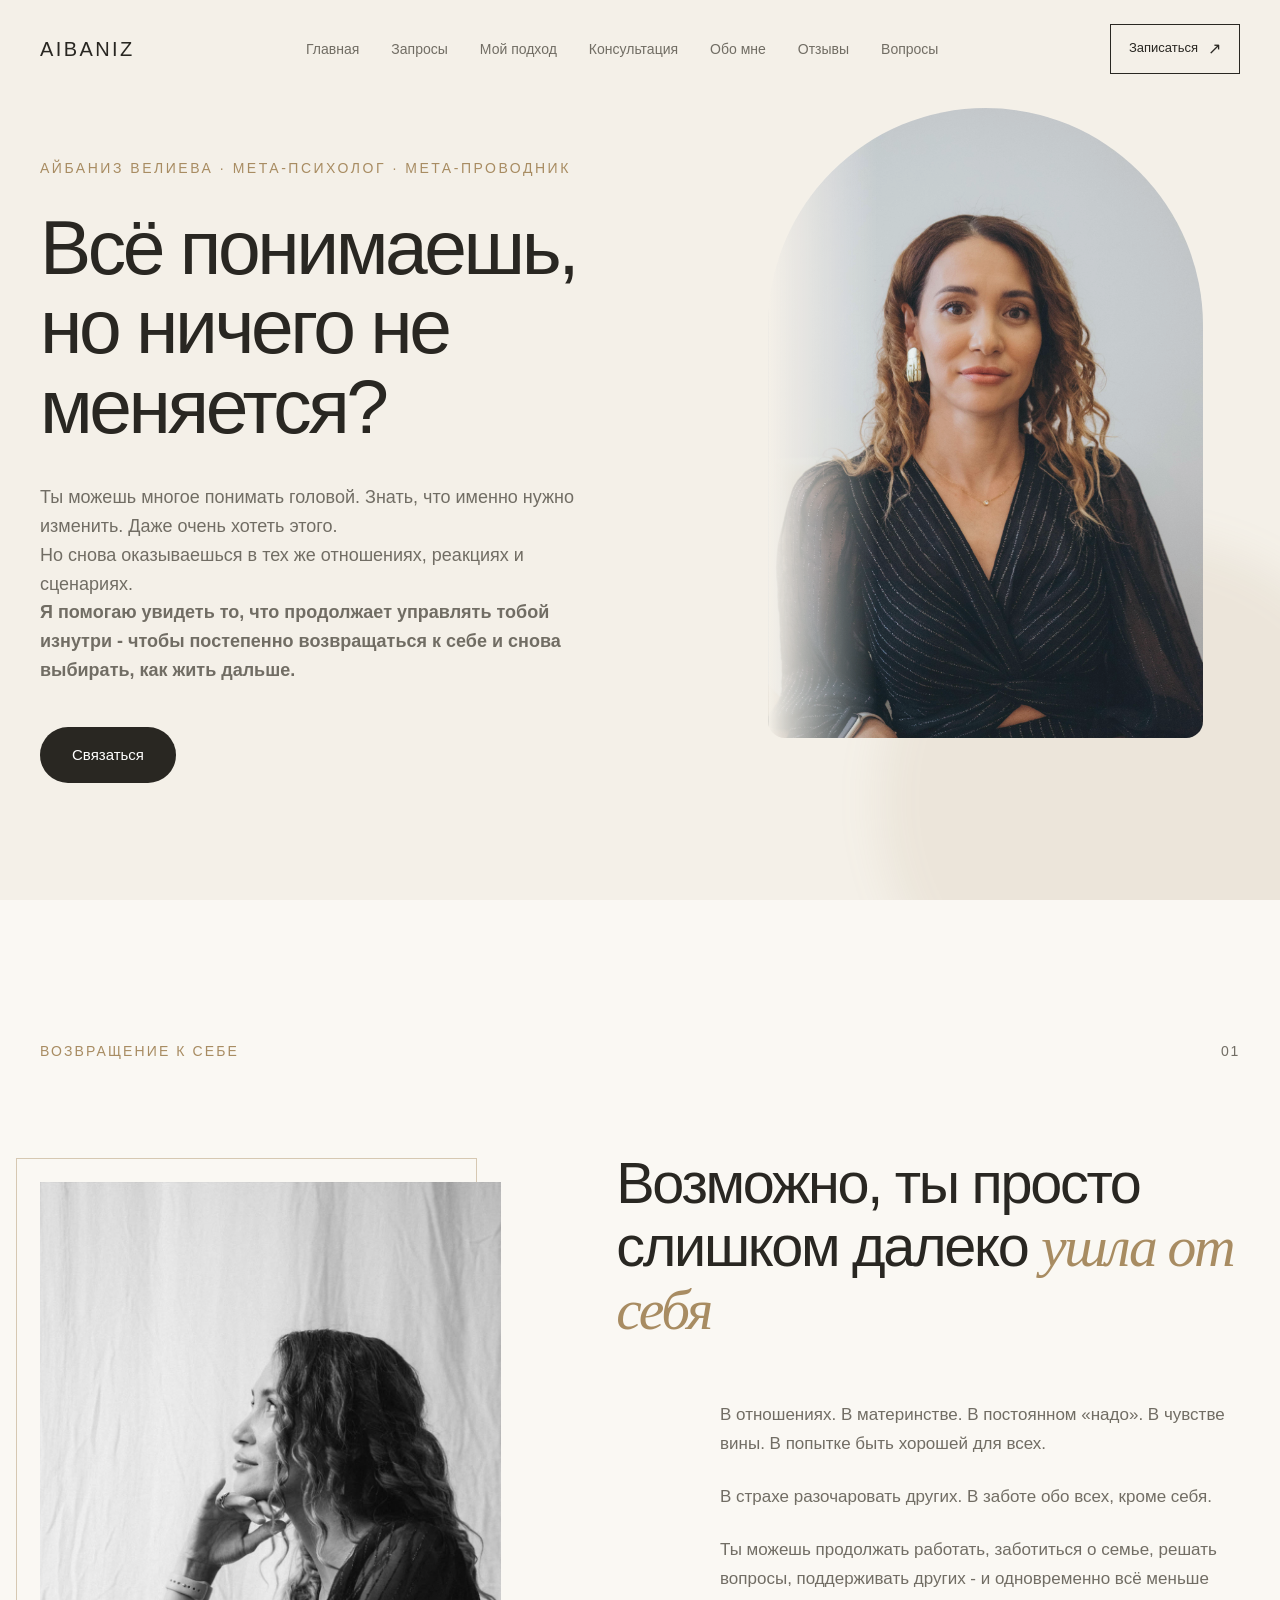
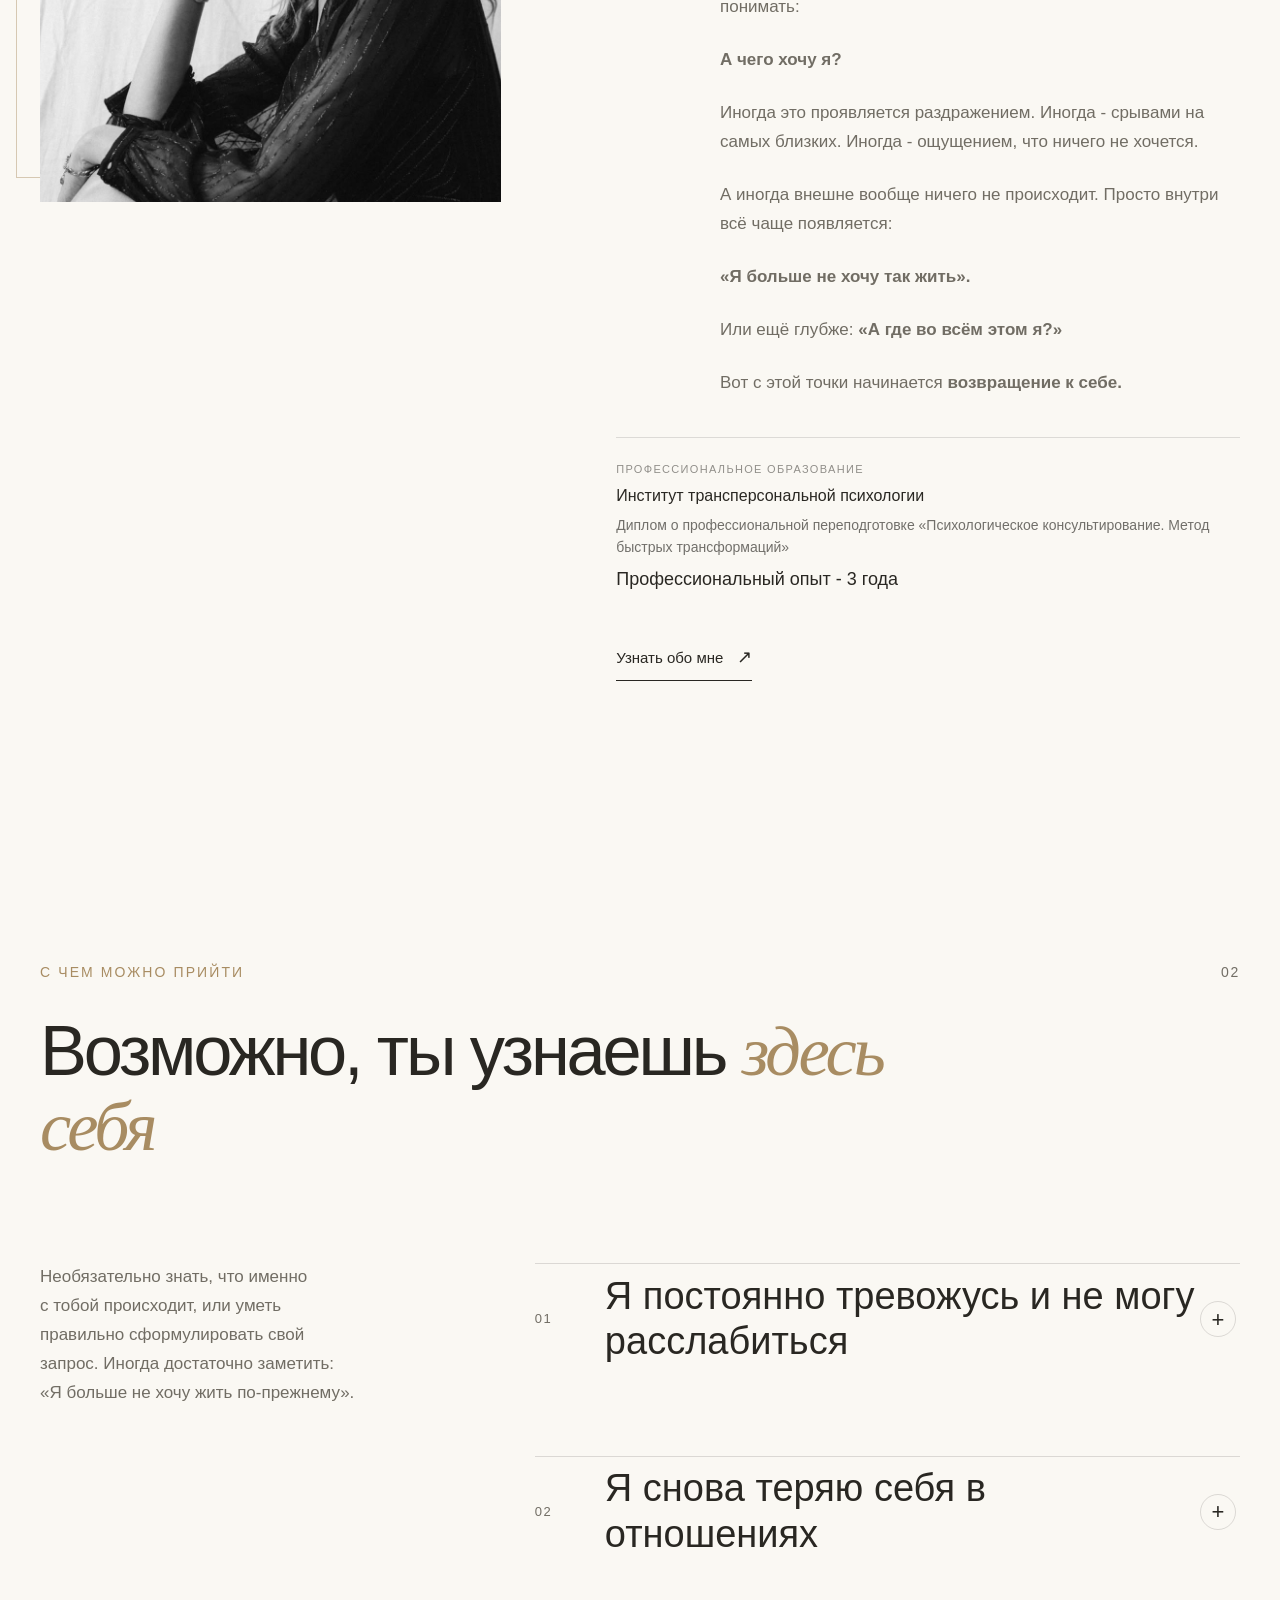
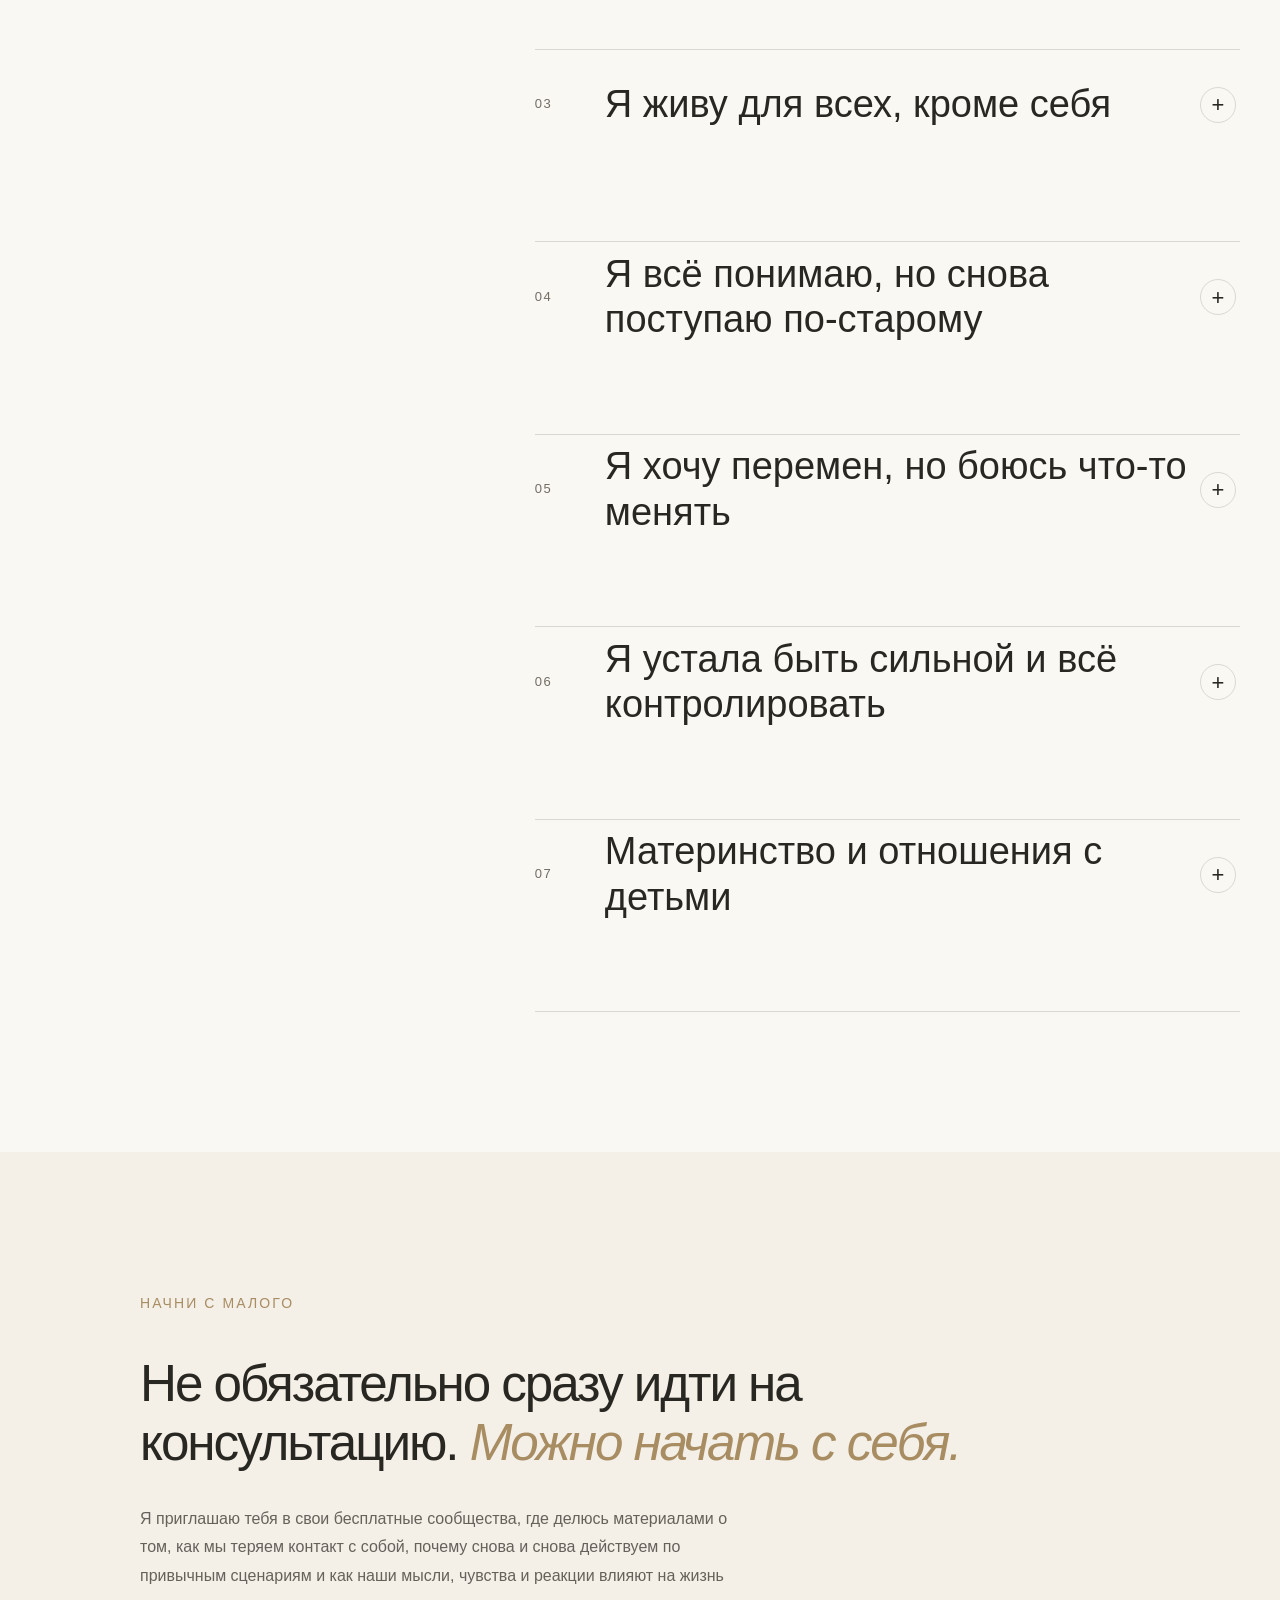
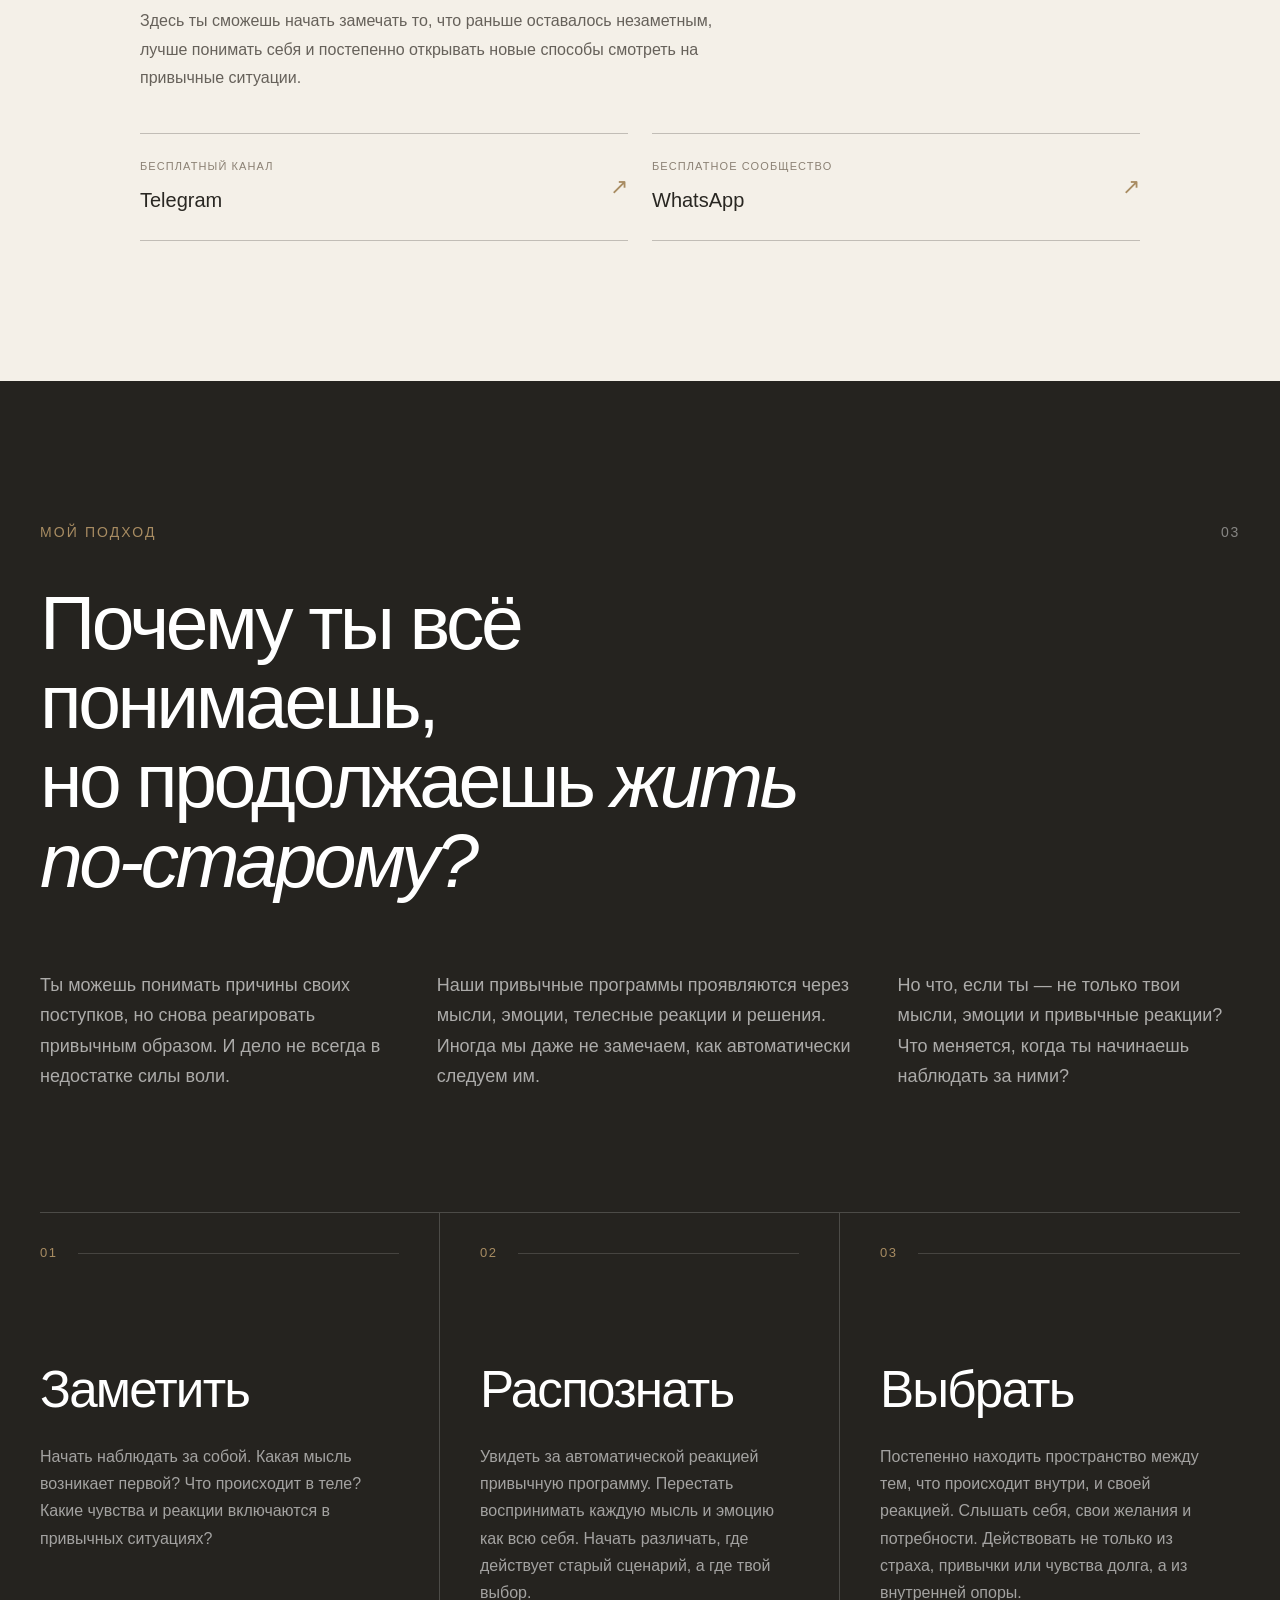
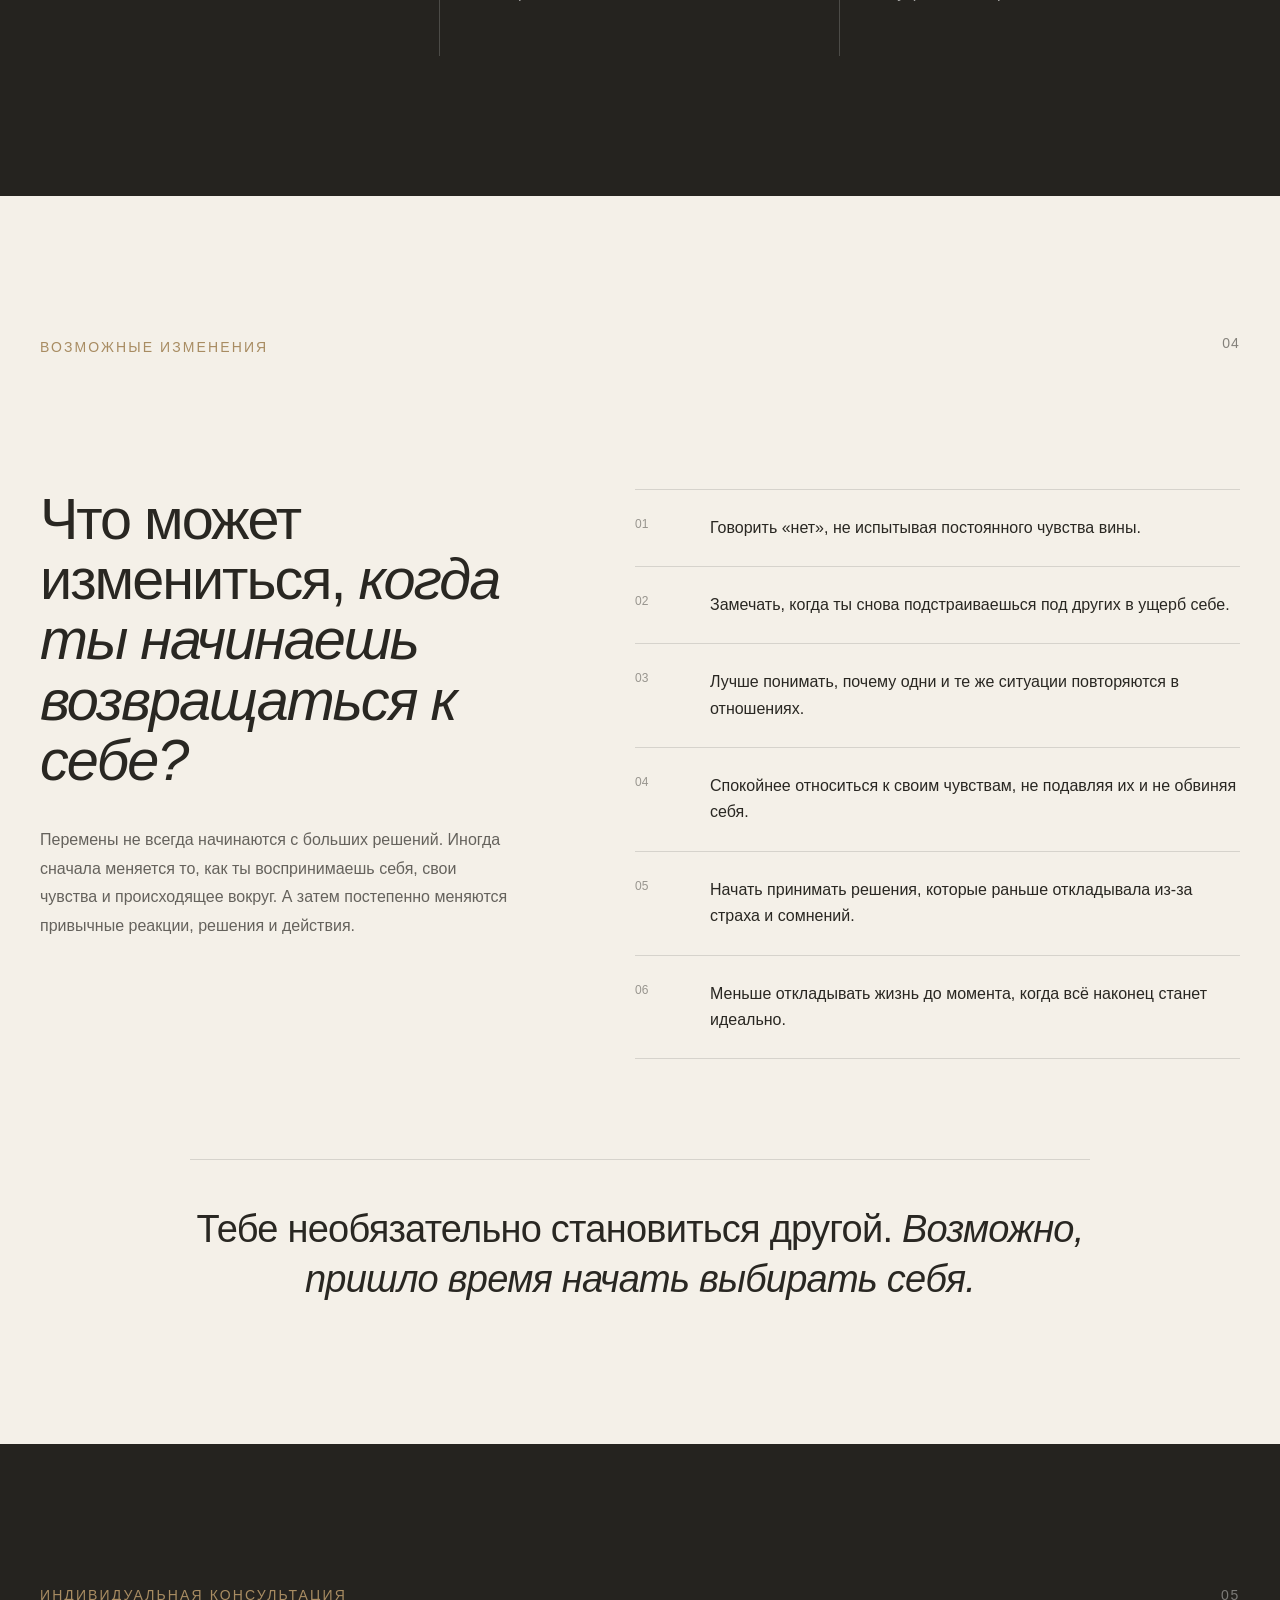
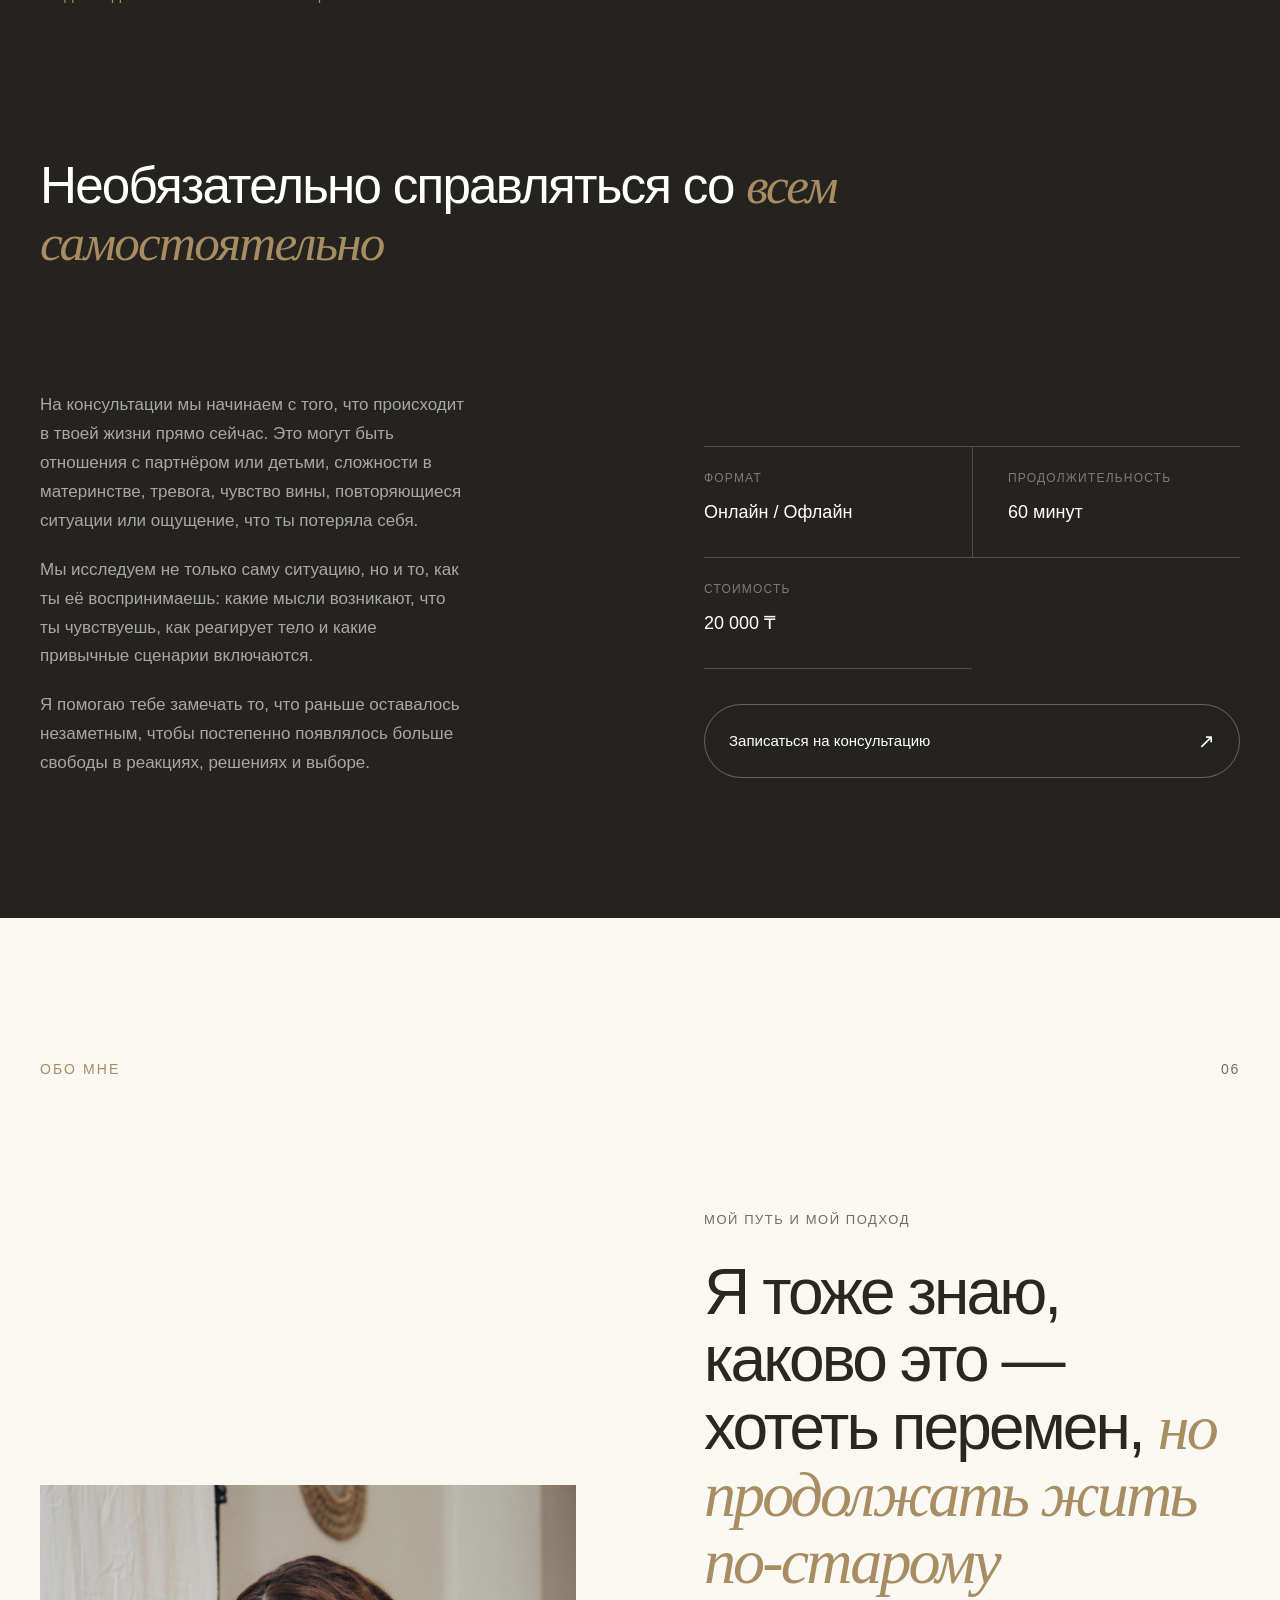
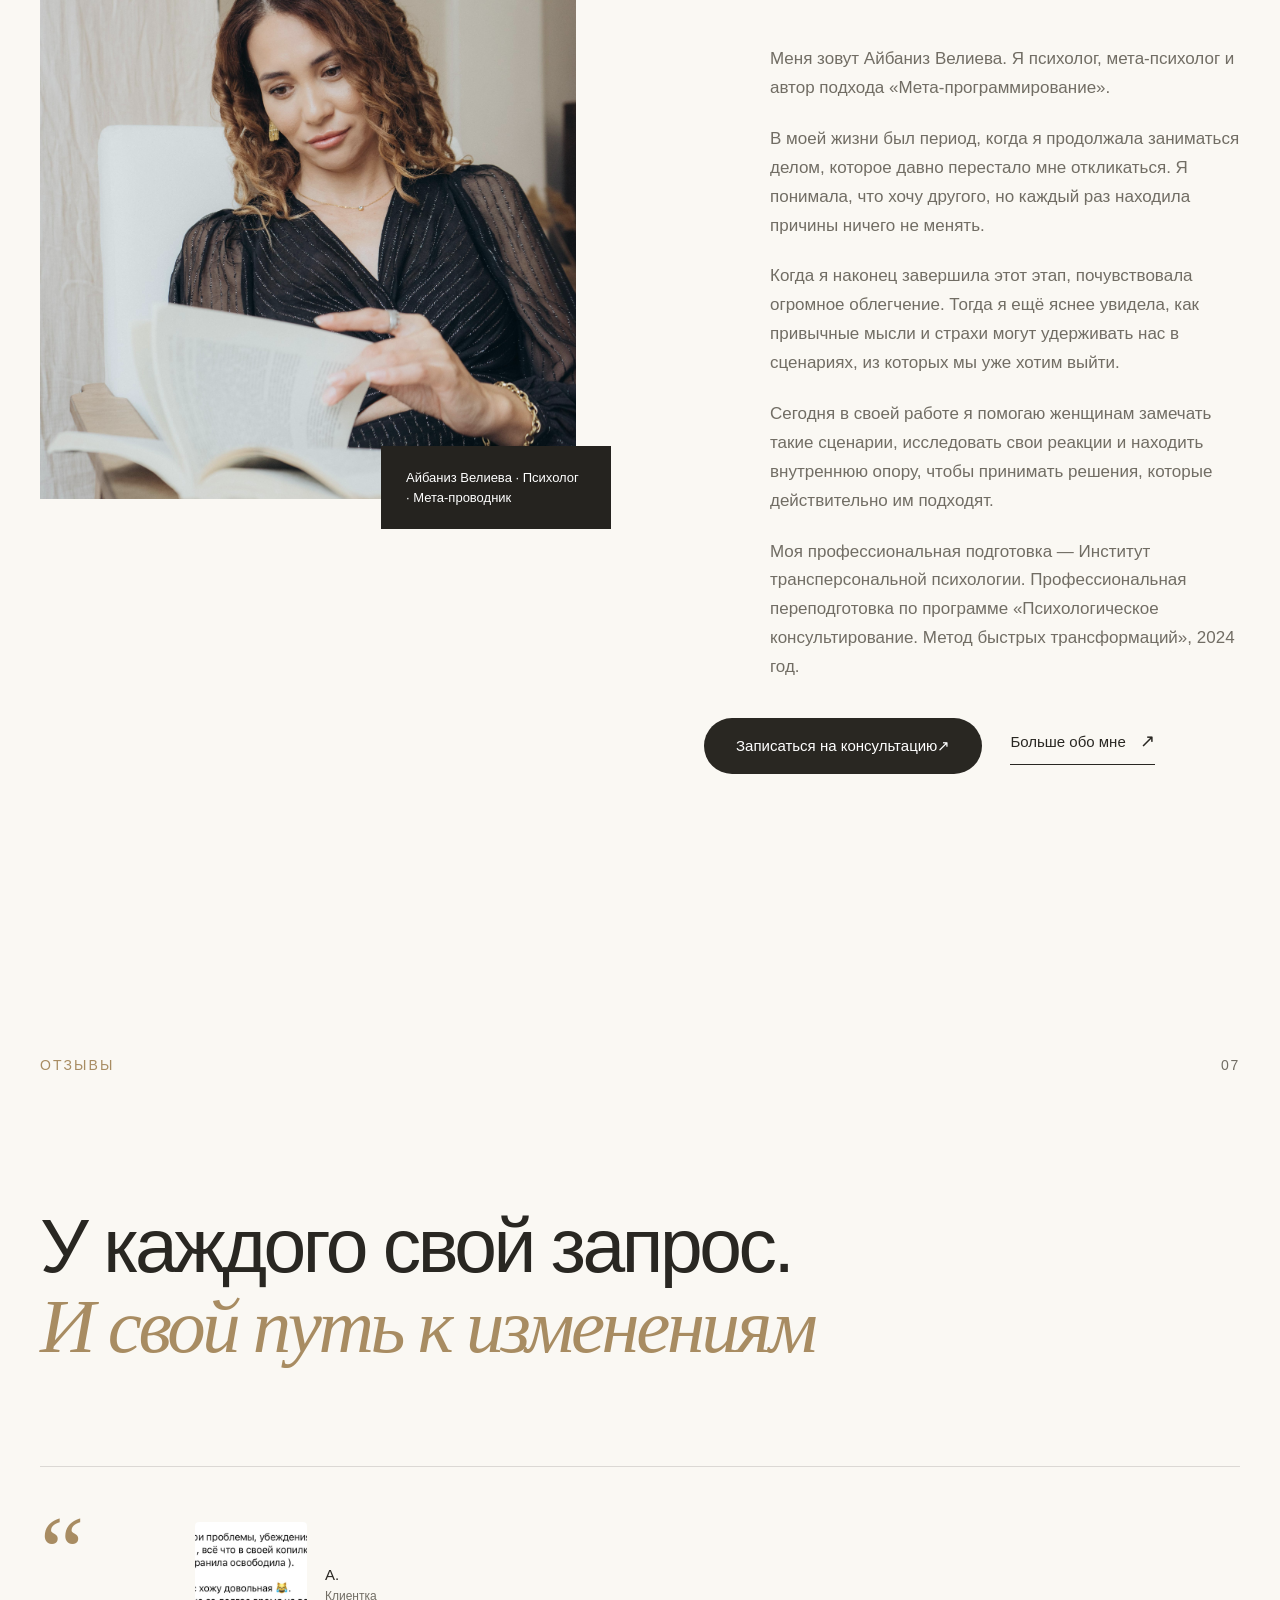
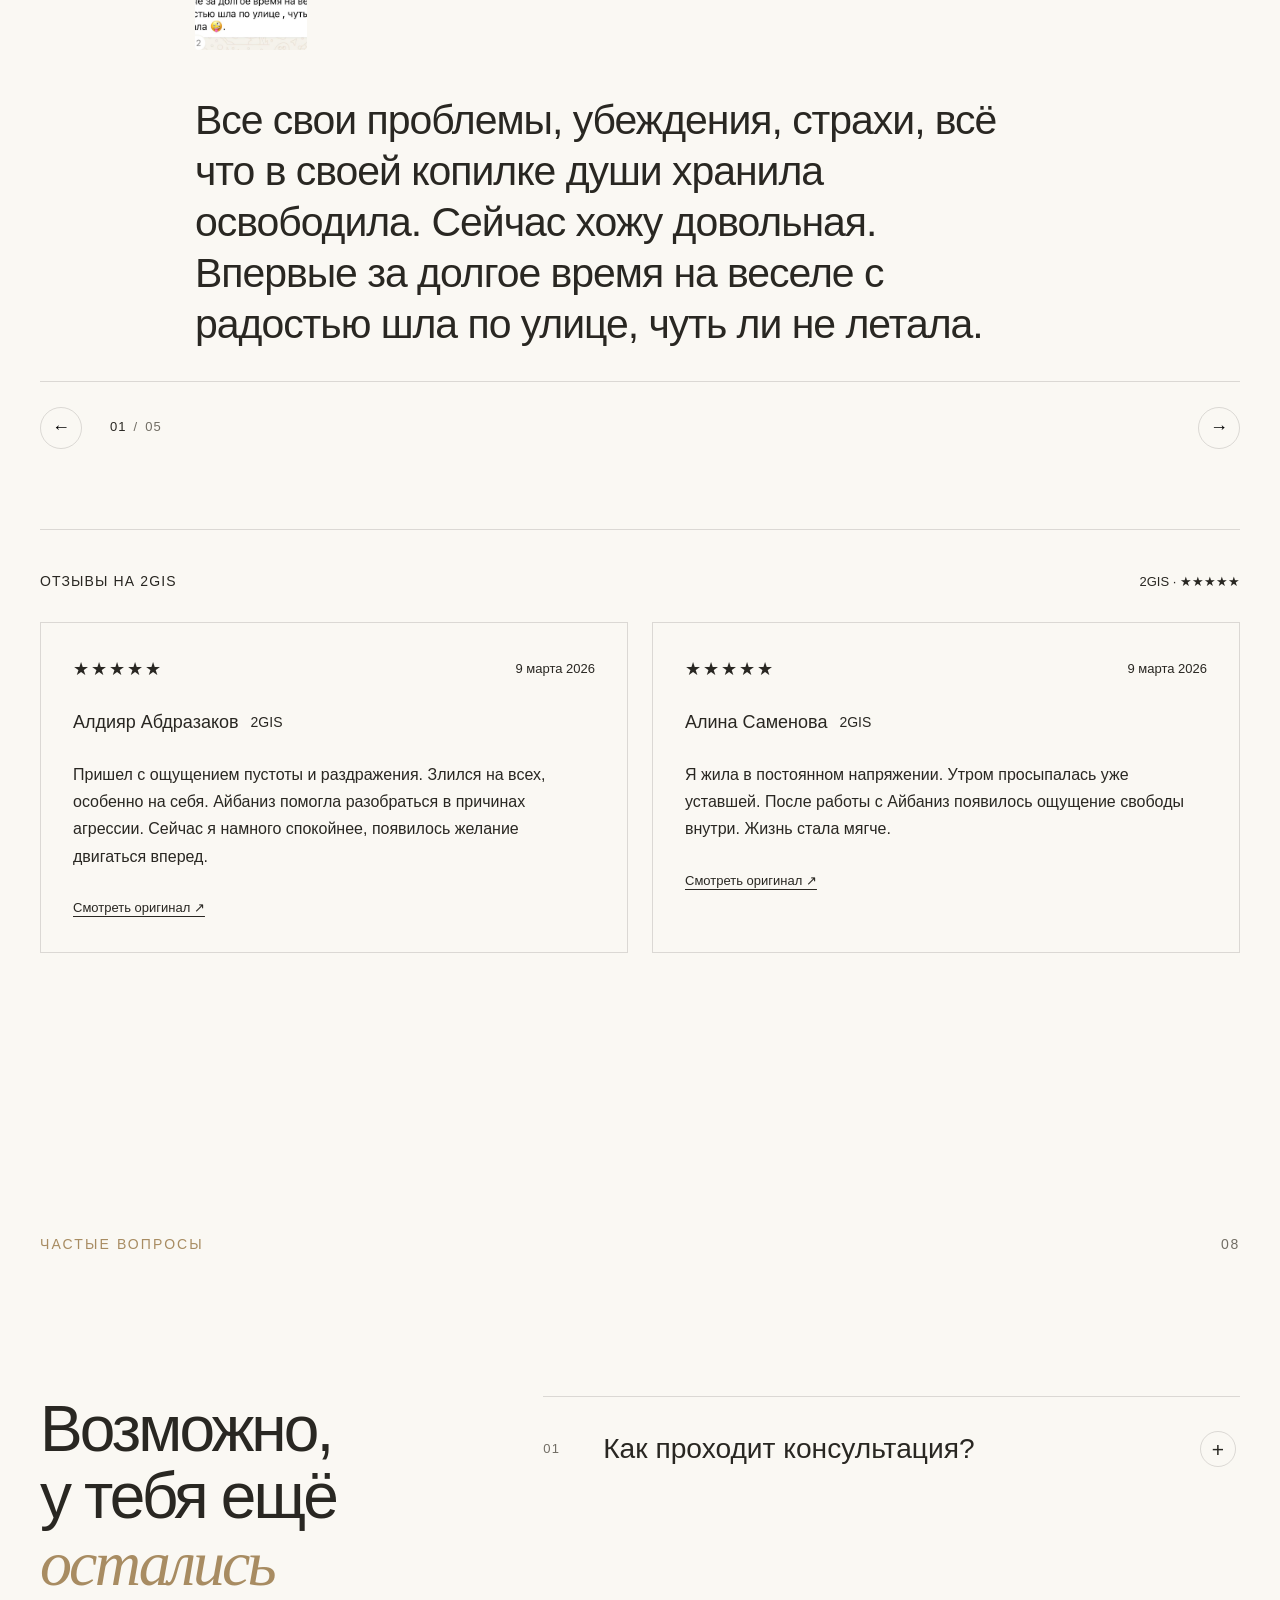
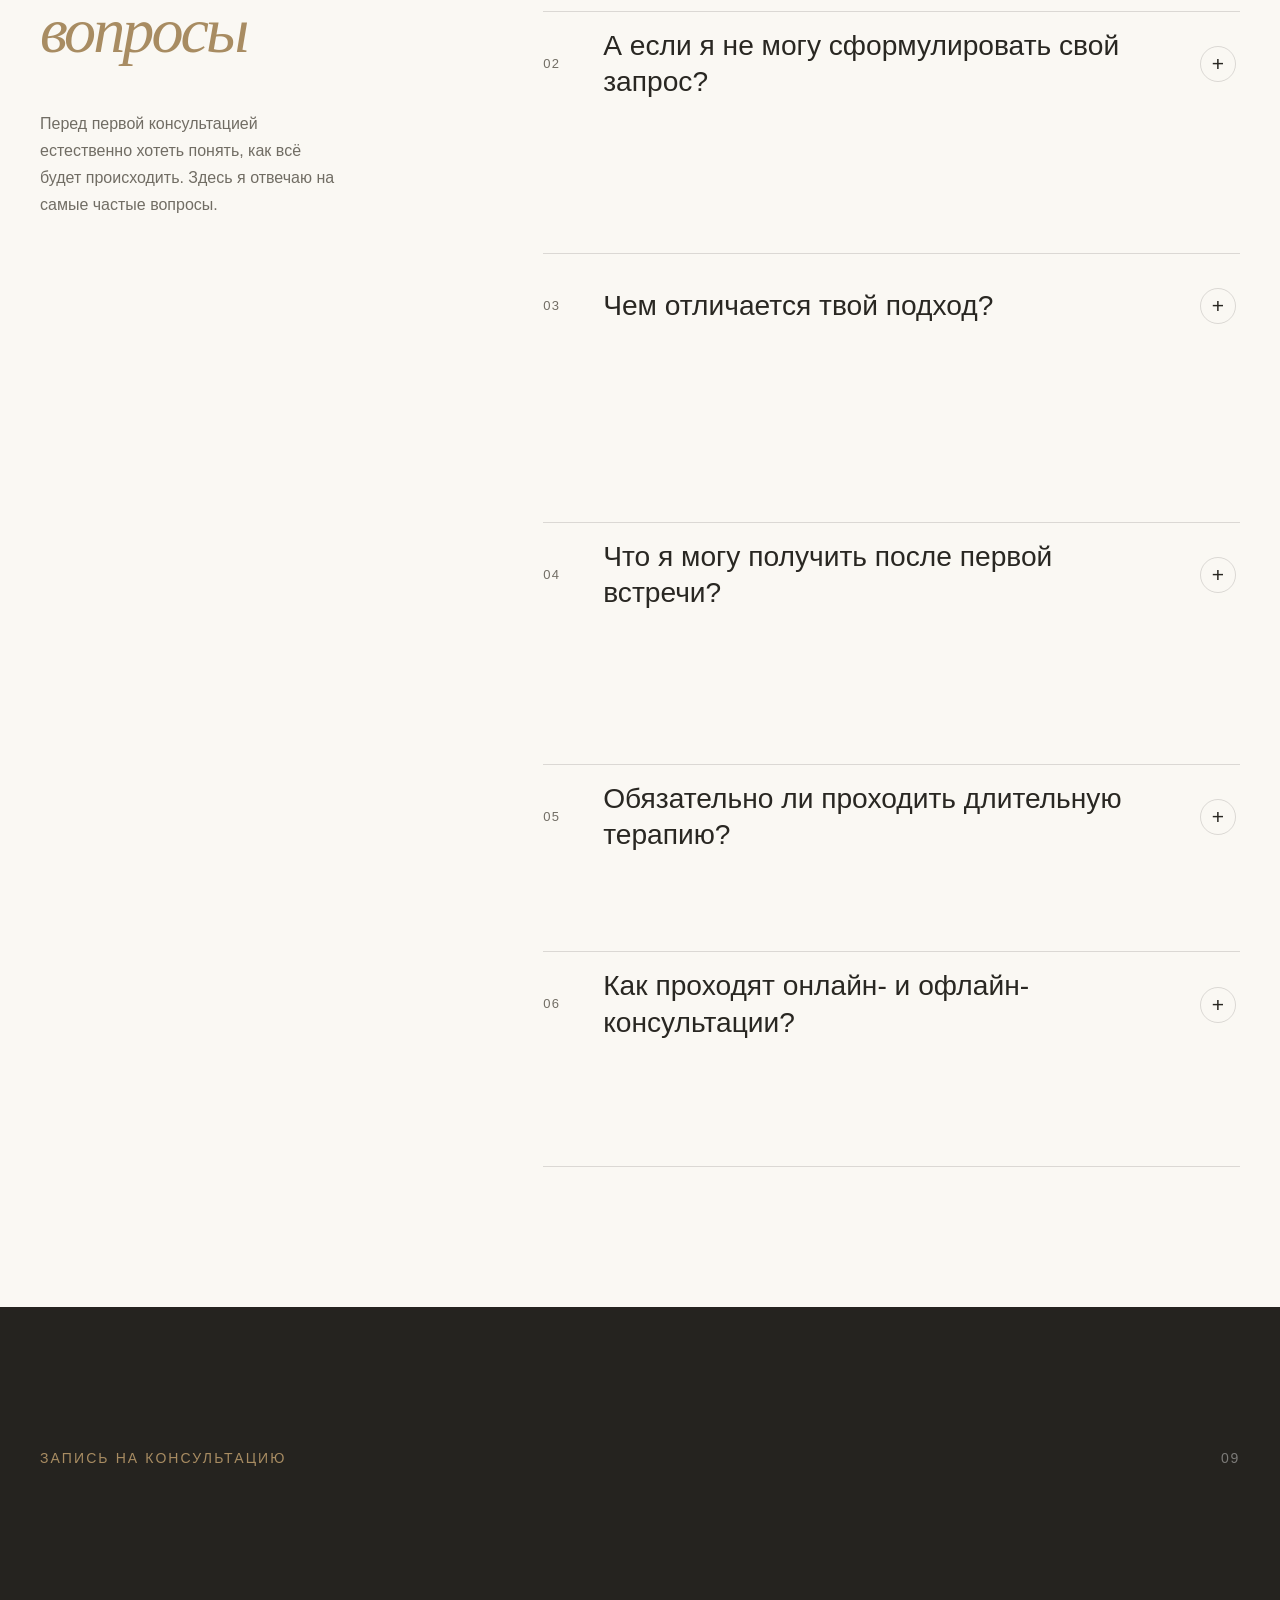
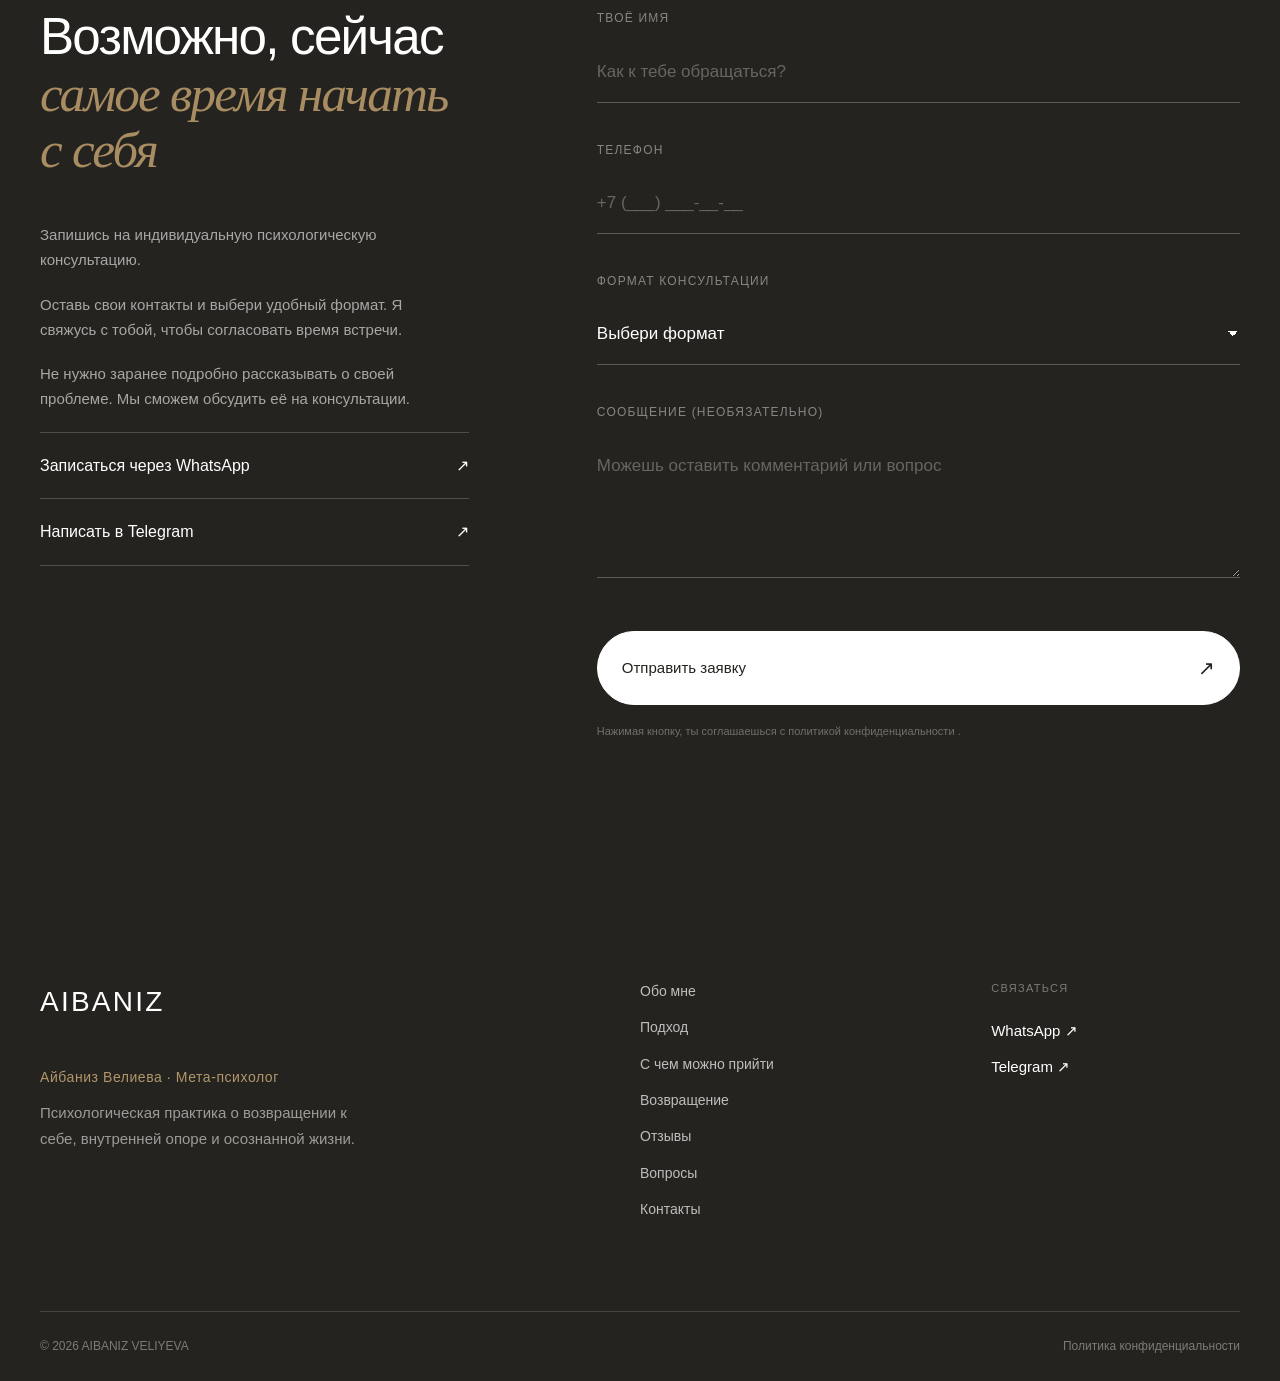
==== commit 51d2e250: "Добавил ссылки на вотсап и телеграмм" ====
--- a/index.html
+++ b/index.html
@@ -46,6 +46,7 @@
     <link rel="stylesheet" href="css/about.css" />
     <link rel="stylesheet" href="css/approach.css" />
     <link rel="stylesheet" href="css/work.css" />
+    <link rel="stylesheet" href="css/community.css" />
     <link rel="stylesheet" href="css/return.css" />
     <link rel="stylesheet" href="css/consultation.css" />
     <link rel="stylesheet" href="css/testimonials.css" />
@@ -125,13 +126,13 @@
                 </p>
                 <p>
                   Ты можешь продолжать работать, заботиться о семье, решать
-                  вопросы, поддерживать других — и одновременно всё меньше
+                  вопросы, поддерживать других - и одновременно всё меньше
                   понимать:
                 </p>
                 <p><strong>А чего хочу я?</strong></p>
                 <p>
-                  Иногда это проявляется раздражением. Иногда — срывами на самых
-                  близких. Иногда — ощущением, что ничего не хочется.
+                  Иногда это проявляется раздражением. Иногда - срывами на самых
+                  близких. Иногда - ощущением, что ничего не хочется.
                 </p>
                 <p>
                   А иногда внешне вообще ничего не происходит. Просто внутри всё
@@ -410,6 +411,63 @@
         </div>
       </section>
 
+      <!-- FREE COMMUNITIES -->
+      <section class="section community" id="community">
+        <div class="container">
+          <div class="community__content">
+            <p class="section__label">Начни с малого</p>
+
+            <h2 class="community__title">
+              Не обязательно сразу идти на консультацию.
+              <em>Можно начать с себя.</em>
+            </h2>
+
+            <div class="community__text">
+              <p>
+                Я приглашаю тебя в свои бесплатные сообщества, где делюсь
+                материалами о том, как мы теряем контакт с собой, почему снова и
+                снова действуем по привычным сценариям и как наши мысли, чувства
+                и реакции влияют на жизнь
+              </p>
+
+              <p>
+                Здесь ты сможешь начать замечать то, что раньше оставалось
+                незаметным, лучше понимать себя и постепенно открывать новые
+                способы смотреть на привычные ситуации.
+              </p>
+            </div>
+
+            <div class="community__links">
+              <a
+                href="https://t.me/+1LepAcTfxQIxZmEy"
+                class="community__link"
+                target="_blank"
+                rel="noopener noreferrer"
+              >
+                <span>
+                  <small>Бесплатный канал</small>
+                  Telegram
+                </span>
+                <span aria-hidden="true">↗</span>
+              </a>
+
+              <a
+                href="https://chat.whatsapp.com/JRlGdft82c2EHQ6BrYg0BD?s=cl&p=i&mlu=4&ilr=4&iam=2"
+                class="community__link"
+                target="_blank"
+                rel="noopener noreferrer"
+              >
+                <span>
+                  <small>Бесплатное сообщество</small>
+                  WhatsApp
+                </span>
+                <span aria-hidden="true">↗</span>
+              </a>
+            </div>
+          </div>
+        </div>
+      </section>
+
       <!-- APPROACH -->
 
       <section class="section approach" id="approach">
@@ -769,8 +827,10 @@
                 </div>
 
                 <blockquote class="testimonial__text">
-                  Все свои проблемы, убеждения, страхи, всё что в своей копилке души хранила освободила.
-                  Сейчас хожу довольная. Впервые за долгое время на веселе с радостью шла по улице, чуть ли не летала.
+                  Все свои проблемы, убеждения, страхи, всё что в своей копилке
+                  души хранила освободила. Сейчас хожу довольная. Впервые за
+                  долгое время на веселе с радостью шла по улице, чуть ли не
+                  летала.
                 </blockquote>
               </div>
             </div>
@@ -796,10 +856,12 @@
                 </div>
 
                 <blockquote class="testimonial__text">
-                  Благодарю Айбаниз за практику и возможность посмотреть на себя по другому. 
-                  Мне это нужно было в нужный сейчас мне момент. Во мне много эмоций сдержанных, 
-                  и обид куда я сфокусировала всю свою энергию. Вчера я вернула себя одной твоей практики. 
-                  Сейчас желаю жить свою жизнь со своей мощной энергий и в ресурсе.
+                  Благодарю Айбаниз за практику и возможность посмотреть на себя
+                  по другому. Мне это нужно было в нужный сейчас мне момент. Во
+                  мне много эмоций сдержанных, и обид куда я сфокусировала всю
+                  свою энергию. Вчера я вернула себя одной твоей практики.
+                  Сейчас желаю жить свою жизнь со своей мощной энергий и в
+                  ресурсе.
                 </blockquote>
               </div>
             </div>
@@ -825,9 +887,10 @@
                 </div>
 
                 <blockquote class="testimonial__text">
-                  Благодарю за твои сессии За твою неравнодушность Я смело могу сказать что у тебя не инфо бизнес 
-                  Ты делаешь это от души, давая пользу, а это сейчас очень важно в наше время Благодарю Всевышнего, 
-                  что познакомил меня с тобой
+                  Благодарю за твои сессии За твою неравнодушность Я смело могу
+                  сказать что у тебя не инфо бизнес Ты делаешь это от души,
+                  давая пользу, а это сейчас очень важно в наше время Благодарю
+                  Всевышнего, что познакомил меня с тобой
                 </blockquote>
               </div>
             </div>
@@ -853,10 +916,12 @@
                 </div>
 
                 <blockquote class="testimonial__text">
-                  Айбаниз благодарю за сессию, прошло легко Запрос на отношение с мужчиной проработано наилучшим образом, 
-                  техники сам процесс шел легко, благодарю Вас за проделанное изменение у меня внутри, Я уверена после 
-                  этой сессии обязательно будет результат, уже чувствую изменение в себя в внутри. Благодарю Вас желаю 
-                  успехов и реализации намеченных целей
+                  Айбаниз благодарю за сессию, прошло легко Запрос на отношение
+                  с мужчиной проработано наилучшим образом, техники сам процесс
+                  шел легко, благодарю Вас за проделанное изменение у меня
+                  внутри, Я уверена после этой сессии обязательно будет
+                  результат, уже чувствую изменение в себя в внутри. Благодарю
+                  Вас желаю успехов и реализации намеченных целей
                 </blockquote>
               </div>
             </div>
@@ -882,18 +947,21 @@
                 </div>
 
                 <blockquote class="testimonial__text">
-                  Айбаниз, хотела оставить отзыв на вчерашнюю сессию. У меня уже давно один запрос стоит, 
-                  который пока не решается, и вчера в работе с тобой я увидела настоящую причину куда я 
-                  сливаю свою энергию! И я поняла что все зависит от моего состояния, даже сама причина 
-                  кроется в моей состоянии! Мне очень полегчало после сессии с тобой, вышло то чего я не 
-                  ожидала и о чем даже не думала осознанно. Твоя техника помогла разобраться мне у себя в 
-                  голове. Теперь знаю в каком направлении двигаться чтобы достичь ресурсного состояния и 
-                  достижения своей цели. Ты очень грамотно и деликатно ведешь сессии, все доступно 
-                  объясняешь, очень глубоко видишь ситуацию и состояние. Благодарю за сессию, приду к тебе еще!
+                  Айбаниз, хотела оставить отзыв на вчерашнюю сессию. У меня уже
+                  давно один запрос стоит, который пока не решается, и вчера в
+                  работе с тобой я увидела настоящую причину куда я сливаю свою
+                  энергию! И я поняла что все зависит от моего состояния, даже
+                  сама причина кроется в моей состоянии! Мне очень полегчало
+                  после сессии с тобой, вышло то чего я не ожидала и о чем даже
+                  не думала осознанно. Твоя техника помогла разобраться мне у
+                  себя в голове. Теперь знаю в каком направлении двигаться чтобы
+                  достичь ресурсного состояния и достижения своей цели. Ты очень
+                  грамотно и деликатно ведешь сессии, все доступно объясняешь,
+                  очень глубоко видишь ситуацию и состояние. Благодарю за
+                  сессию, приду к тебе еще!
                 </blockquote>
               </div>
             </div>
-
           </div>
 
           <div class="testimonials__navigation">
--- a/css/hero.css
+++ b/css/hero.css
@@ -143,7 +143,7 @@
             var(--color-bg) 0%,
             transparent 25%
         ),
-        url("../images/hero/aibaniz-2.jpg");
+        url("../images/hero/aibaniz-4.jpeg");
 
     background-size: cover;
     background-position: center;
@@ -282,7 +282,7 @@
                 rgba(244, 240, 232, 0.78) 72%,
                 var(--color-bg) 100%
             ),
-            url("../images/hero/aibaniz-2.jpg");
+            url("../images/hero/aibaniz-4.jpeg");
 
         background-size: cover;
 
--- a/css/community.css
+++ b/css/community.css
@@ -0,0 +1,100 @@
+/* COMMUNITY */
+
+.community {
+  background-color: var(--color-bg, #f8f6f1);
+}
+
+.community__content {
+  max-width: 1000px;
+  margin: 0 auto;
+}
+
+.community__title {
+  max-width: 850px;
+  margin-top: 40px;
+  font-size: clamp(32px, 4vw, 56px);
+  line-height: 1.15;
+  font-weight: 400;
+  letter-spacing: -0.04em;
+}
+
+.community__title em {
+  color: var(--color-accent, #b1976b);
+  font-weight: 400;
+}
+
+.community__text {
+  max-width: 620px;
+  margin-top: 32px;
+  color: #66615a;
+  font-size: 16px;
+  line-height: 1.8;
+}
+
+.community__text p + p {
+  margin-top: 16px;
+}
+
+.community__links {
+  display: grid;
+  grid-template-columns: repeat(2, minmax(0, 1fr));
+  gap: 24px;
+  margin-top: 40px;
+}
+
+.community__link {
+  display: flex;
+  align-items: center;
+  justify-content: space-between;
+  gap: 20px;
+  padding: 24px 0;
+  border-top: 1px solid rgba(40, 37, 33, 0.25);
+  border-bottom: 1px solid rgba(40, 37, 33, 0.25);
+  color: inherit;
+  text-decoration: none;
+  transition: border-color 0.3s ease;
+}
+
+.community__link:hover {
+  border-color: var(--color-accent, #b1976b);
+}
+
+.community__link > span:first-child {
+  display: flex;
+  flex-direction: column;
+  gap: 8px;
+  font-size: 20px;
+}
+
+.community__link small {
+  color: #8b8174;
+  font-size: 11px;
+  letter-spacing: 0.1em;
+  text-transform: uppercase;
+}
+
+.community__link > span:last-child {
+  color: var(--color-accent, #b1976b);
+  font-size: 22px;
+}
+
+@media (max-width: 600px) {
+  .community__title {
+    margin-top: 28px;
+  }
+
+  .community__text {
+    margin-top: 24px;
+    font-size: 15px;
+  }
+
+  .community__links {
+    grid-template-columns: 1fr;
+    gap: 16px;
+    margin-top: 28px;
+  }
+
+  .community__link {
+    padding: 20px 0;
+  }
+}
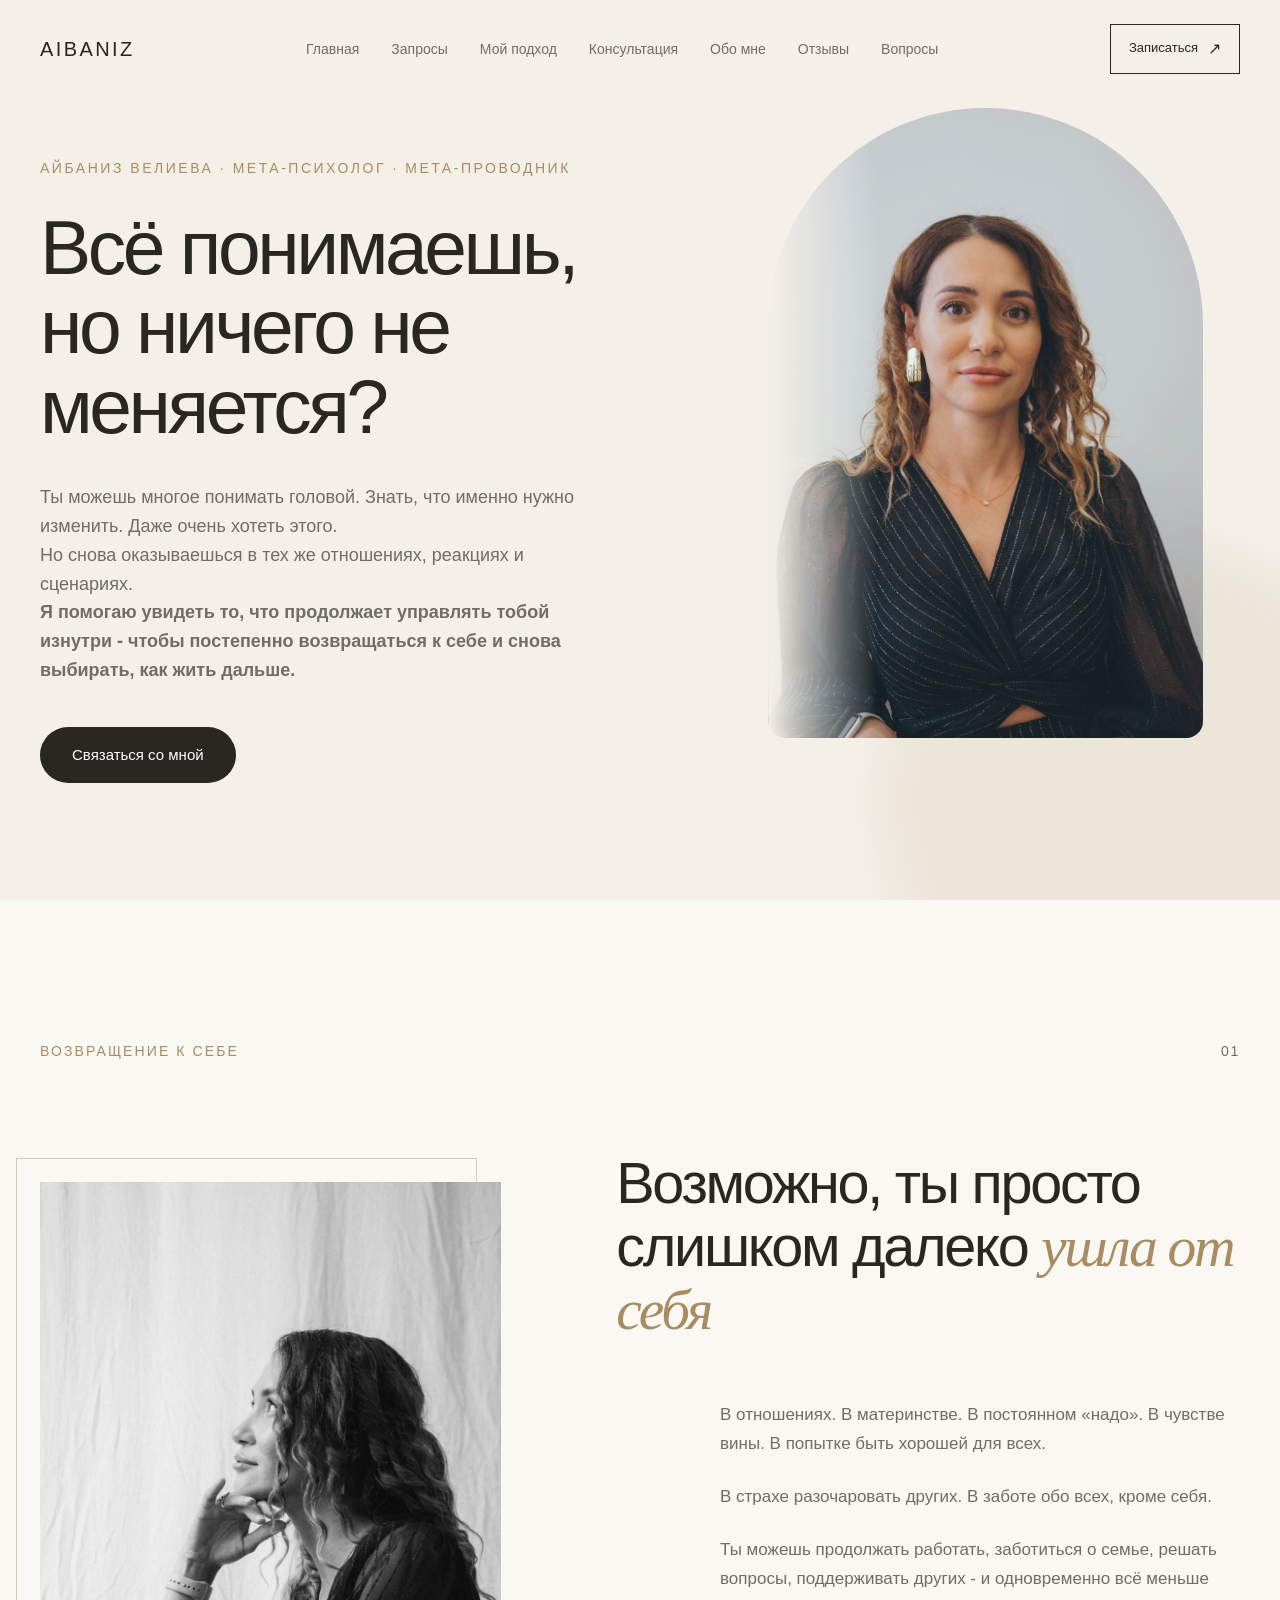
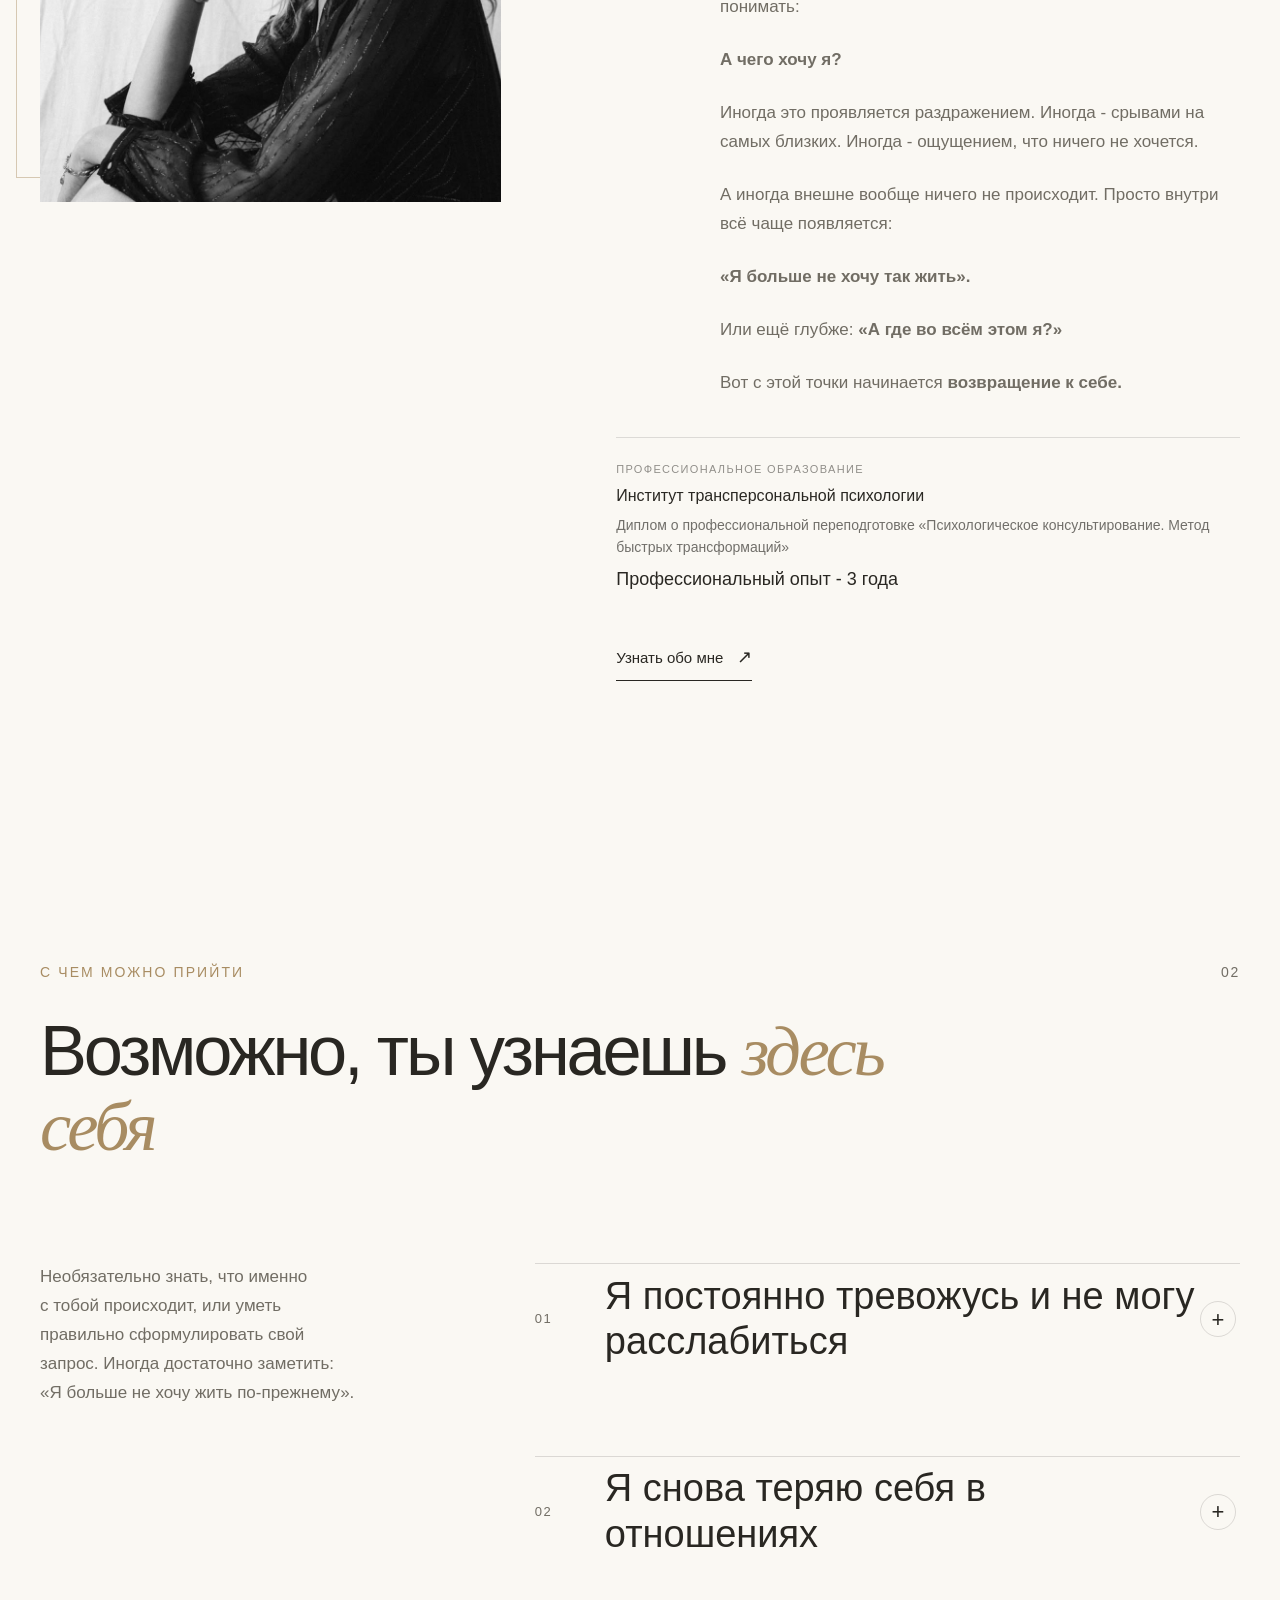
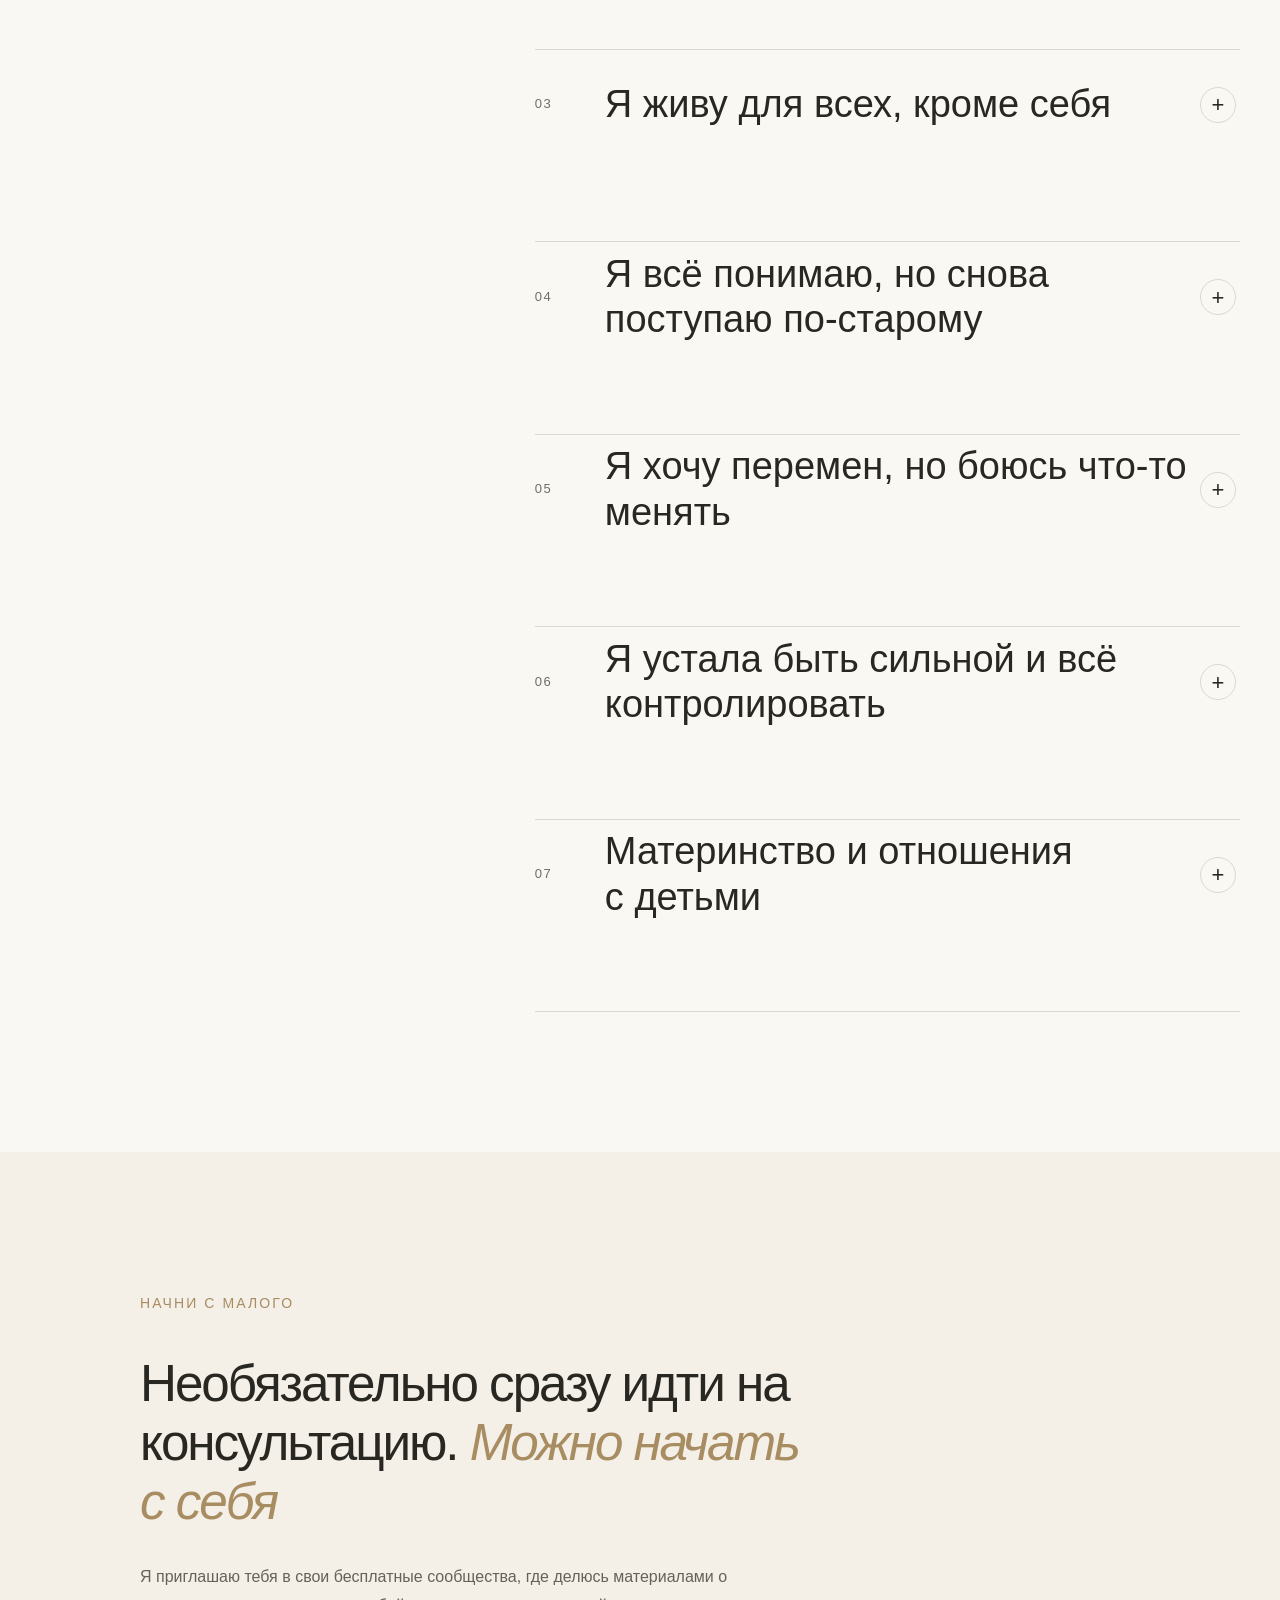
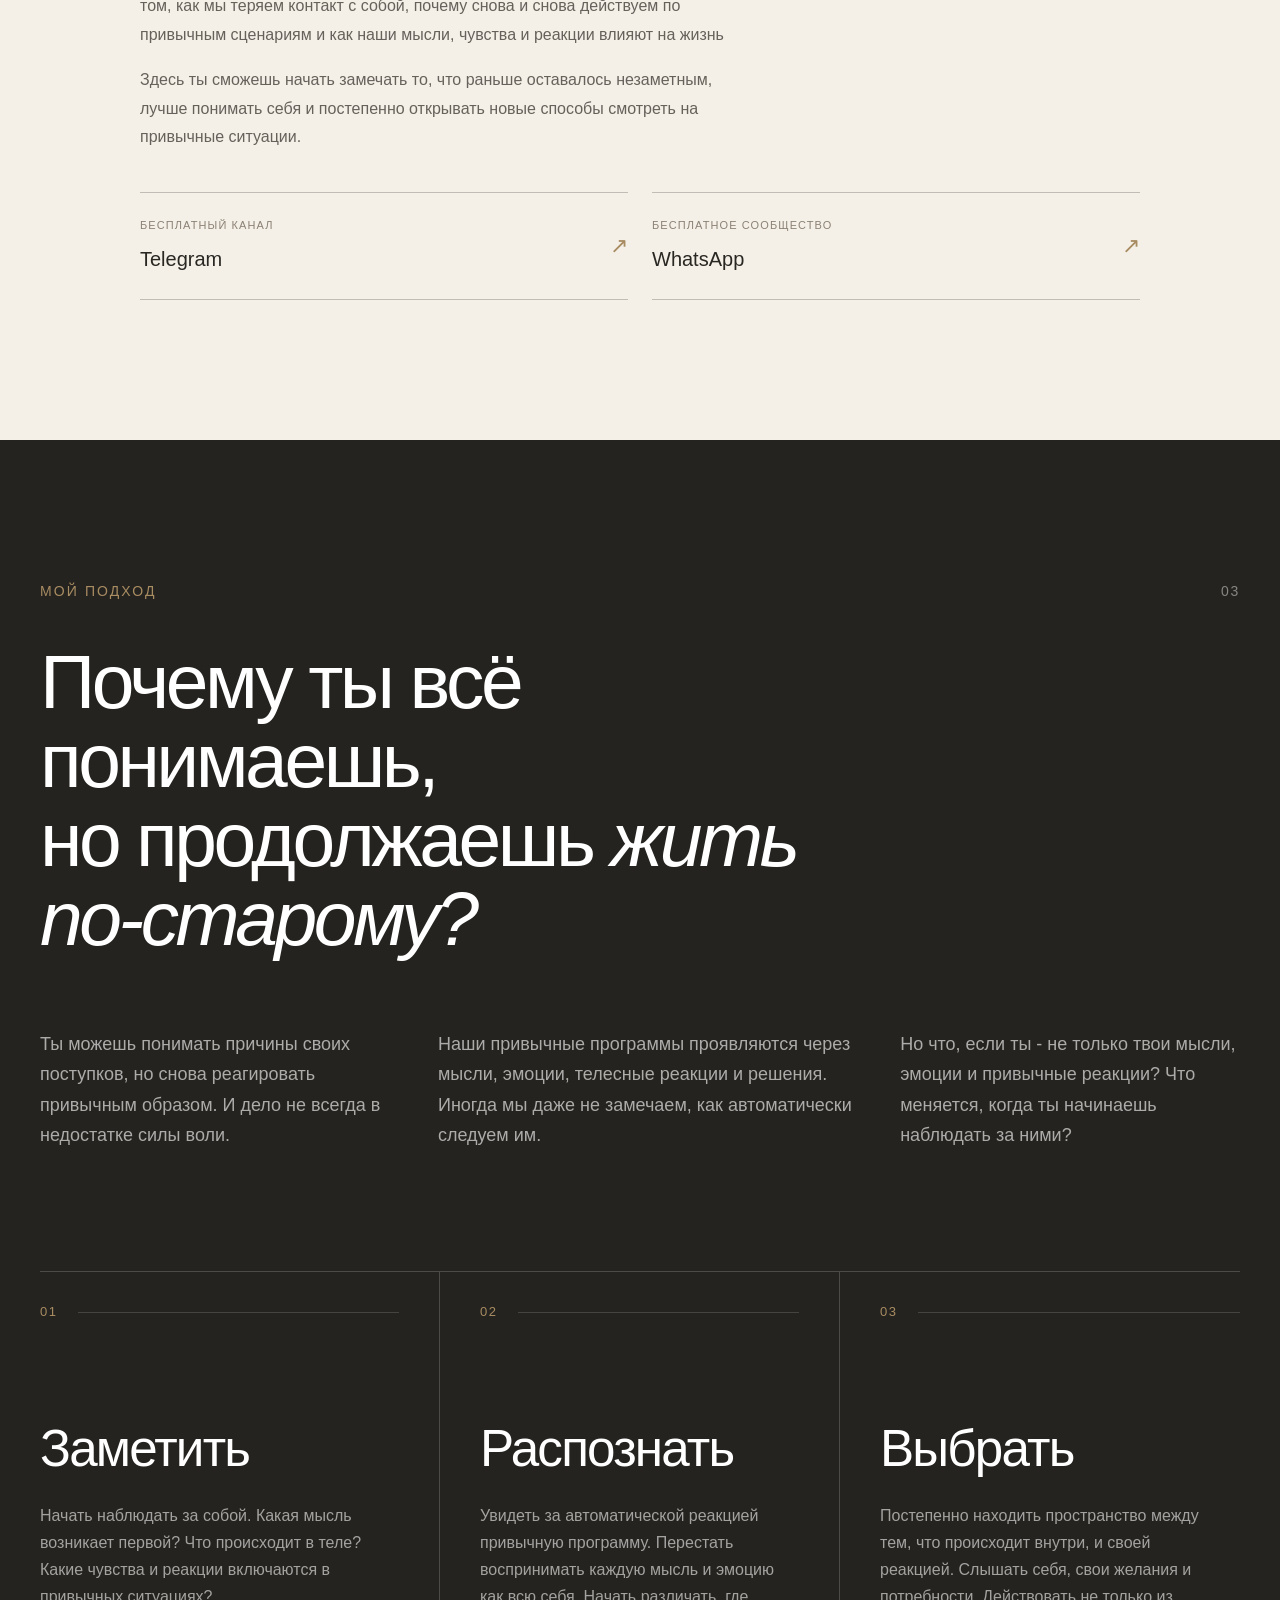
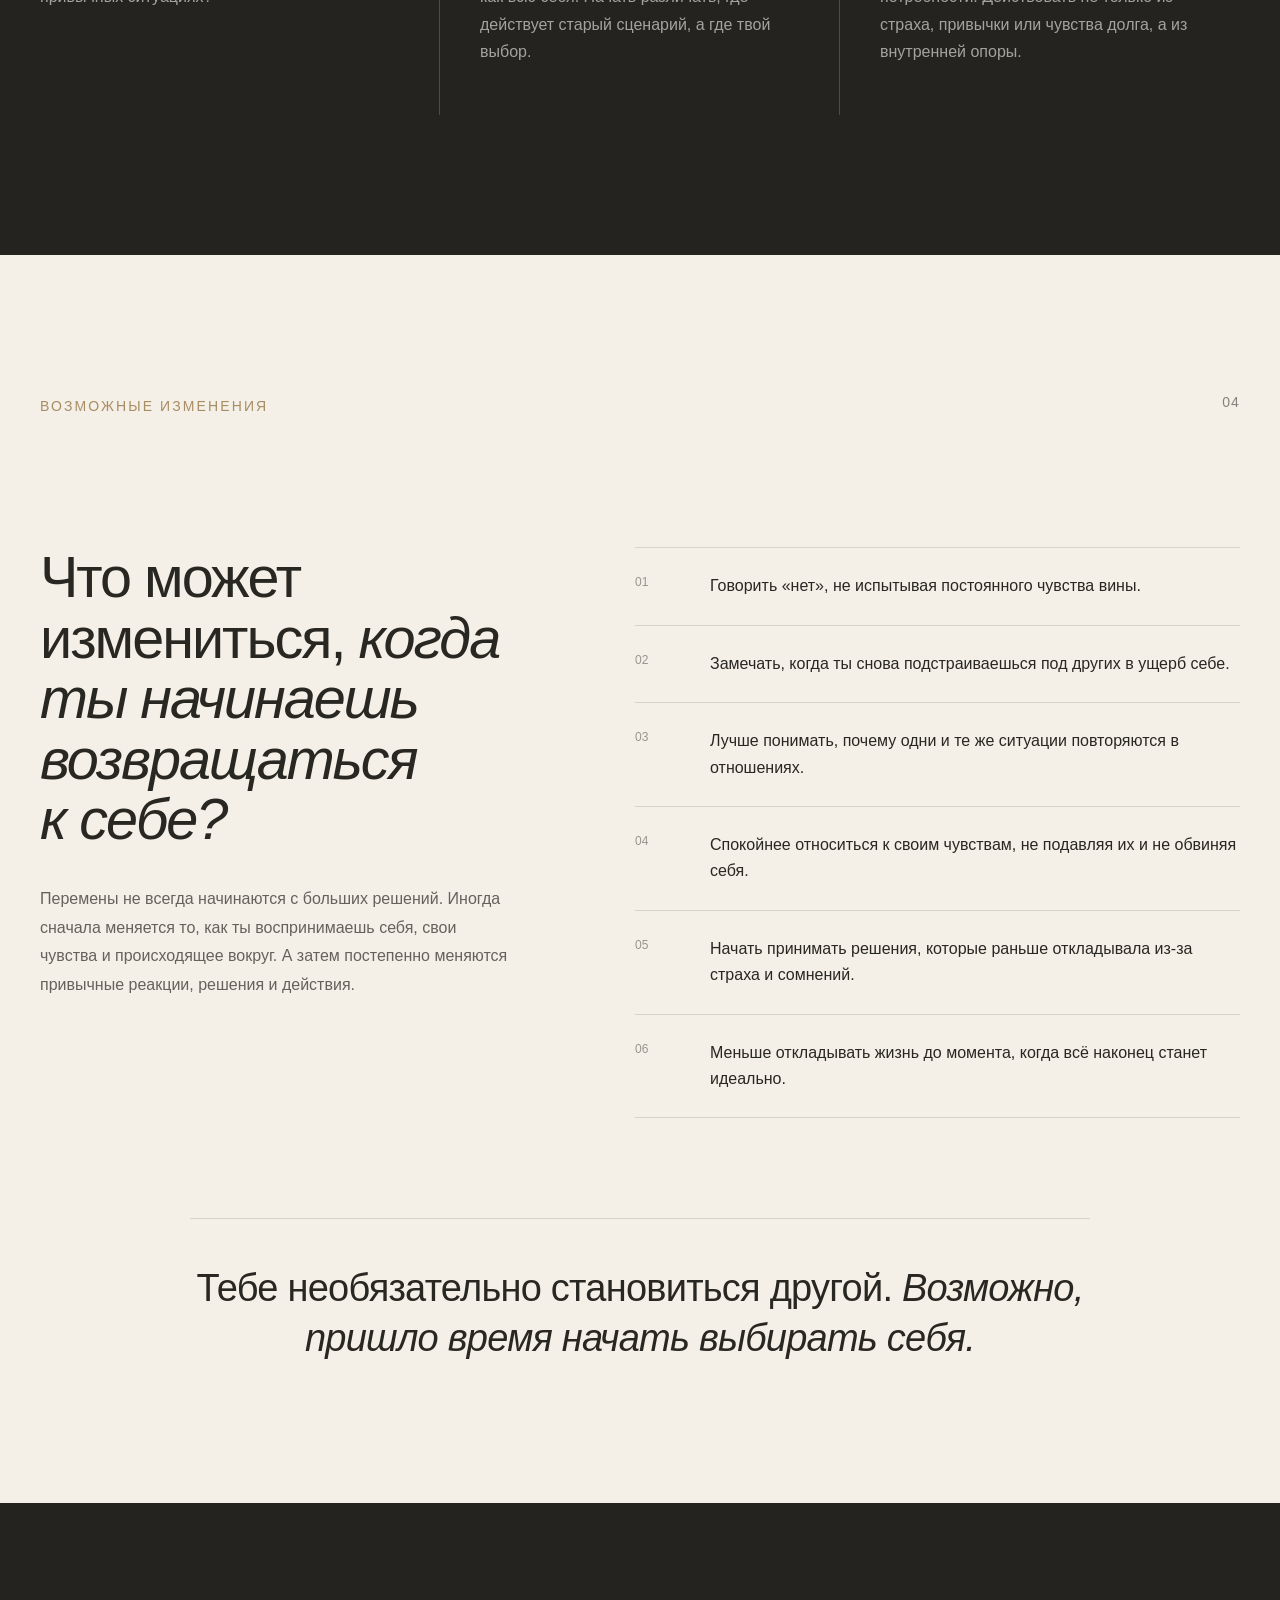
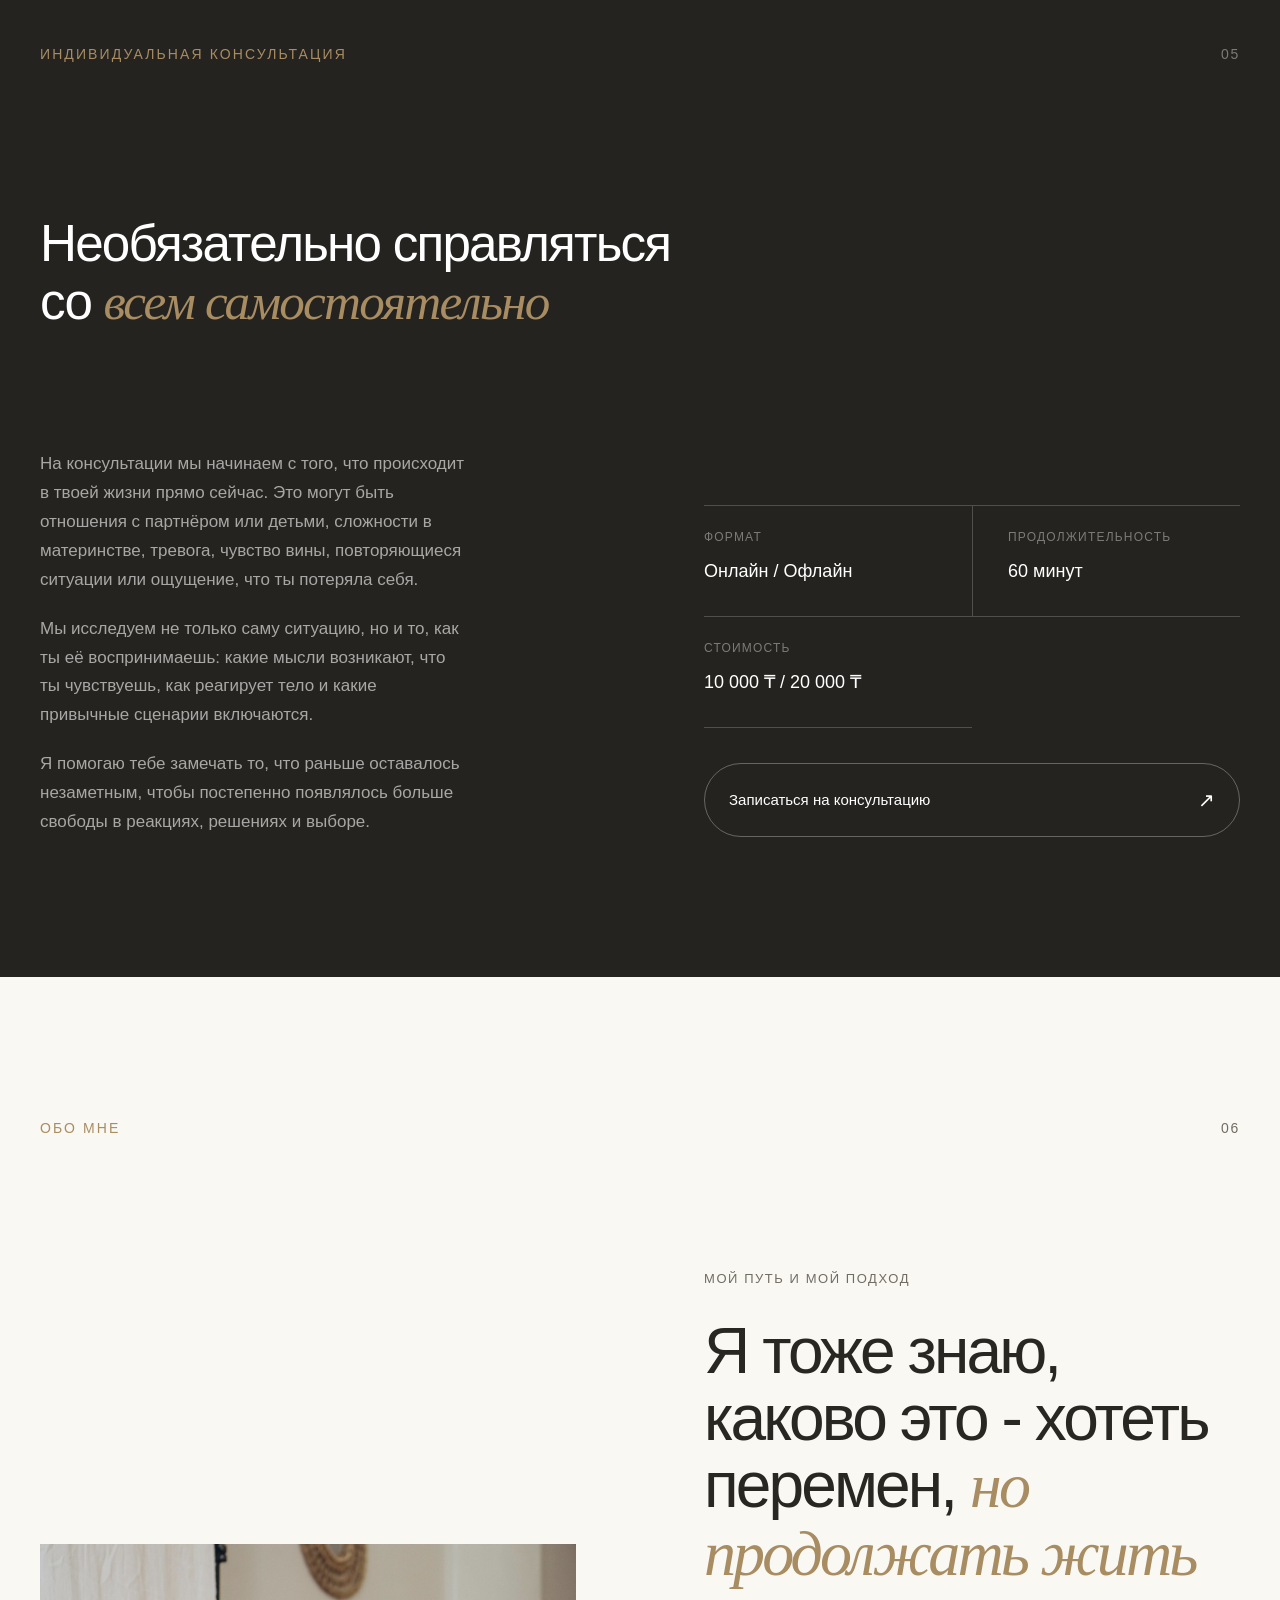
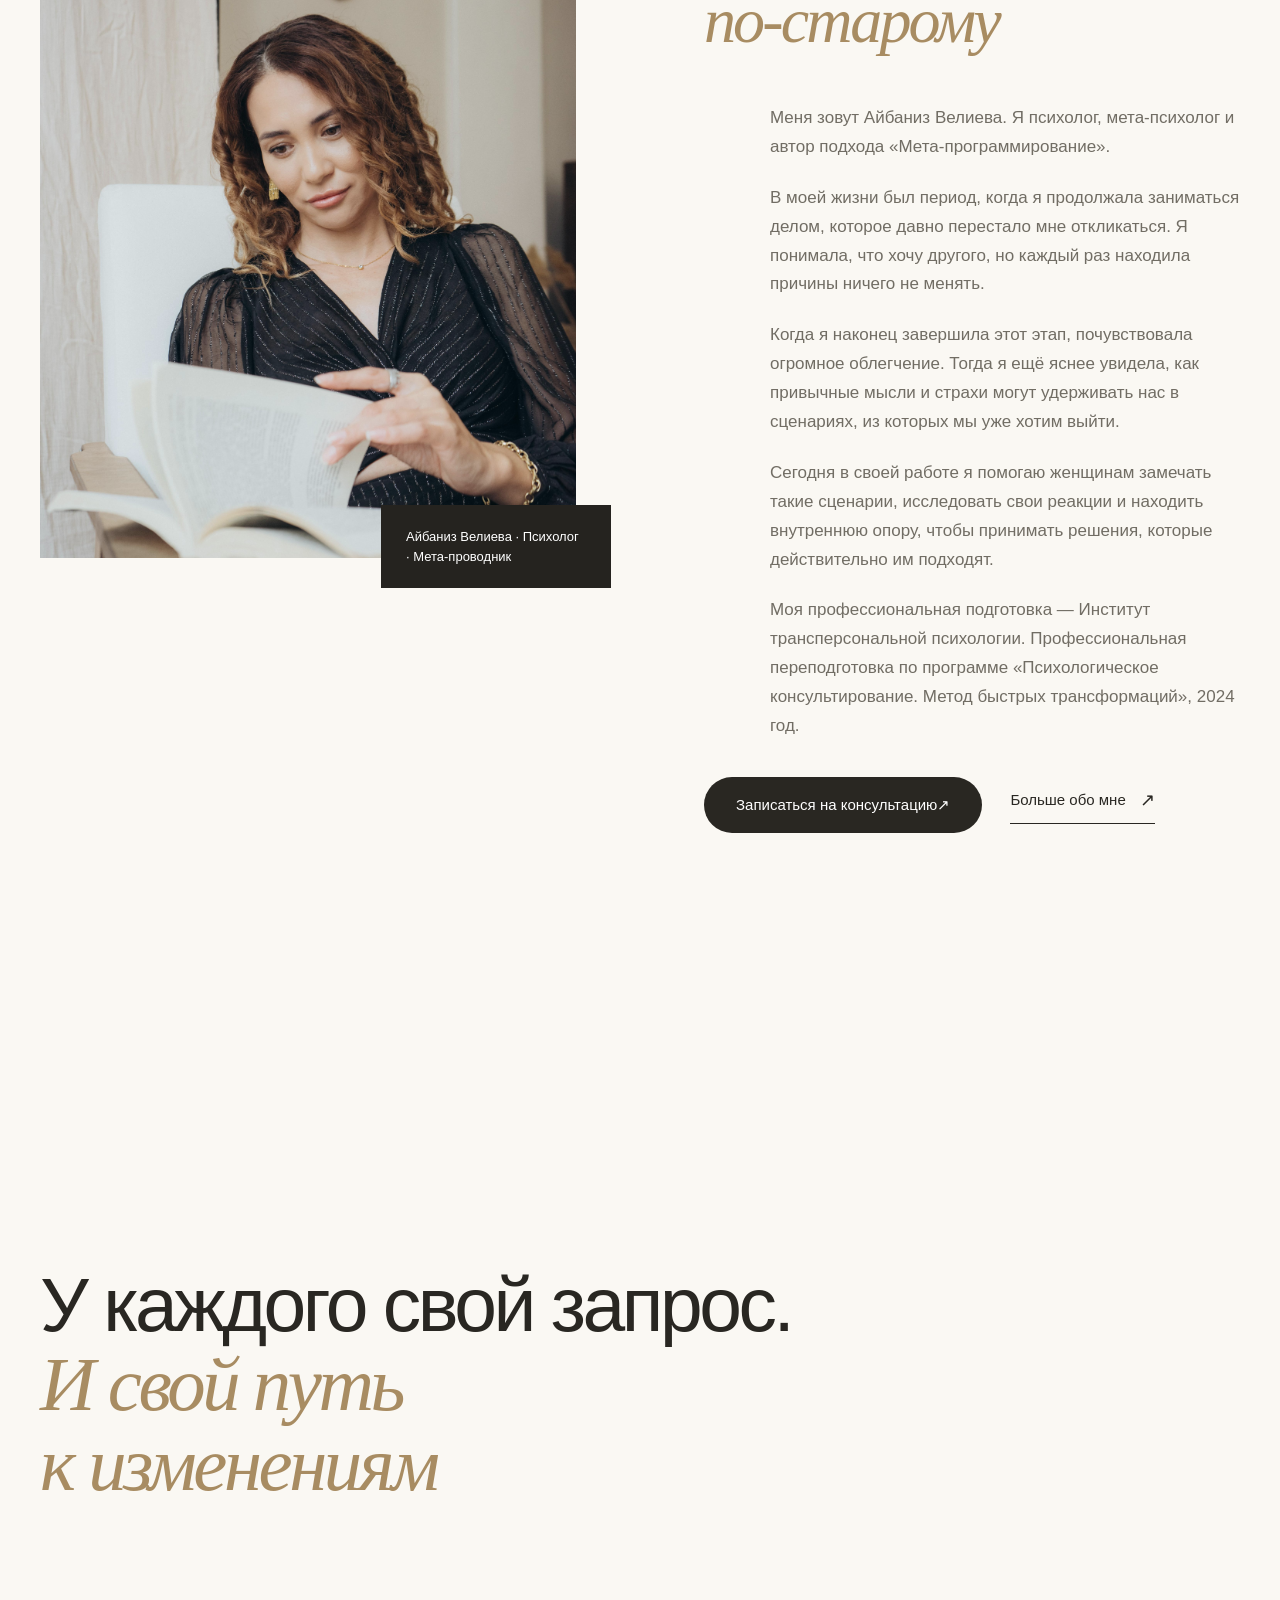
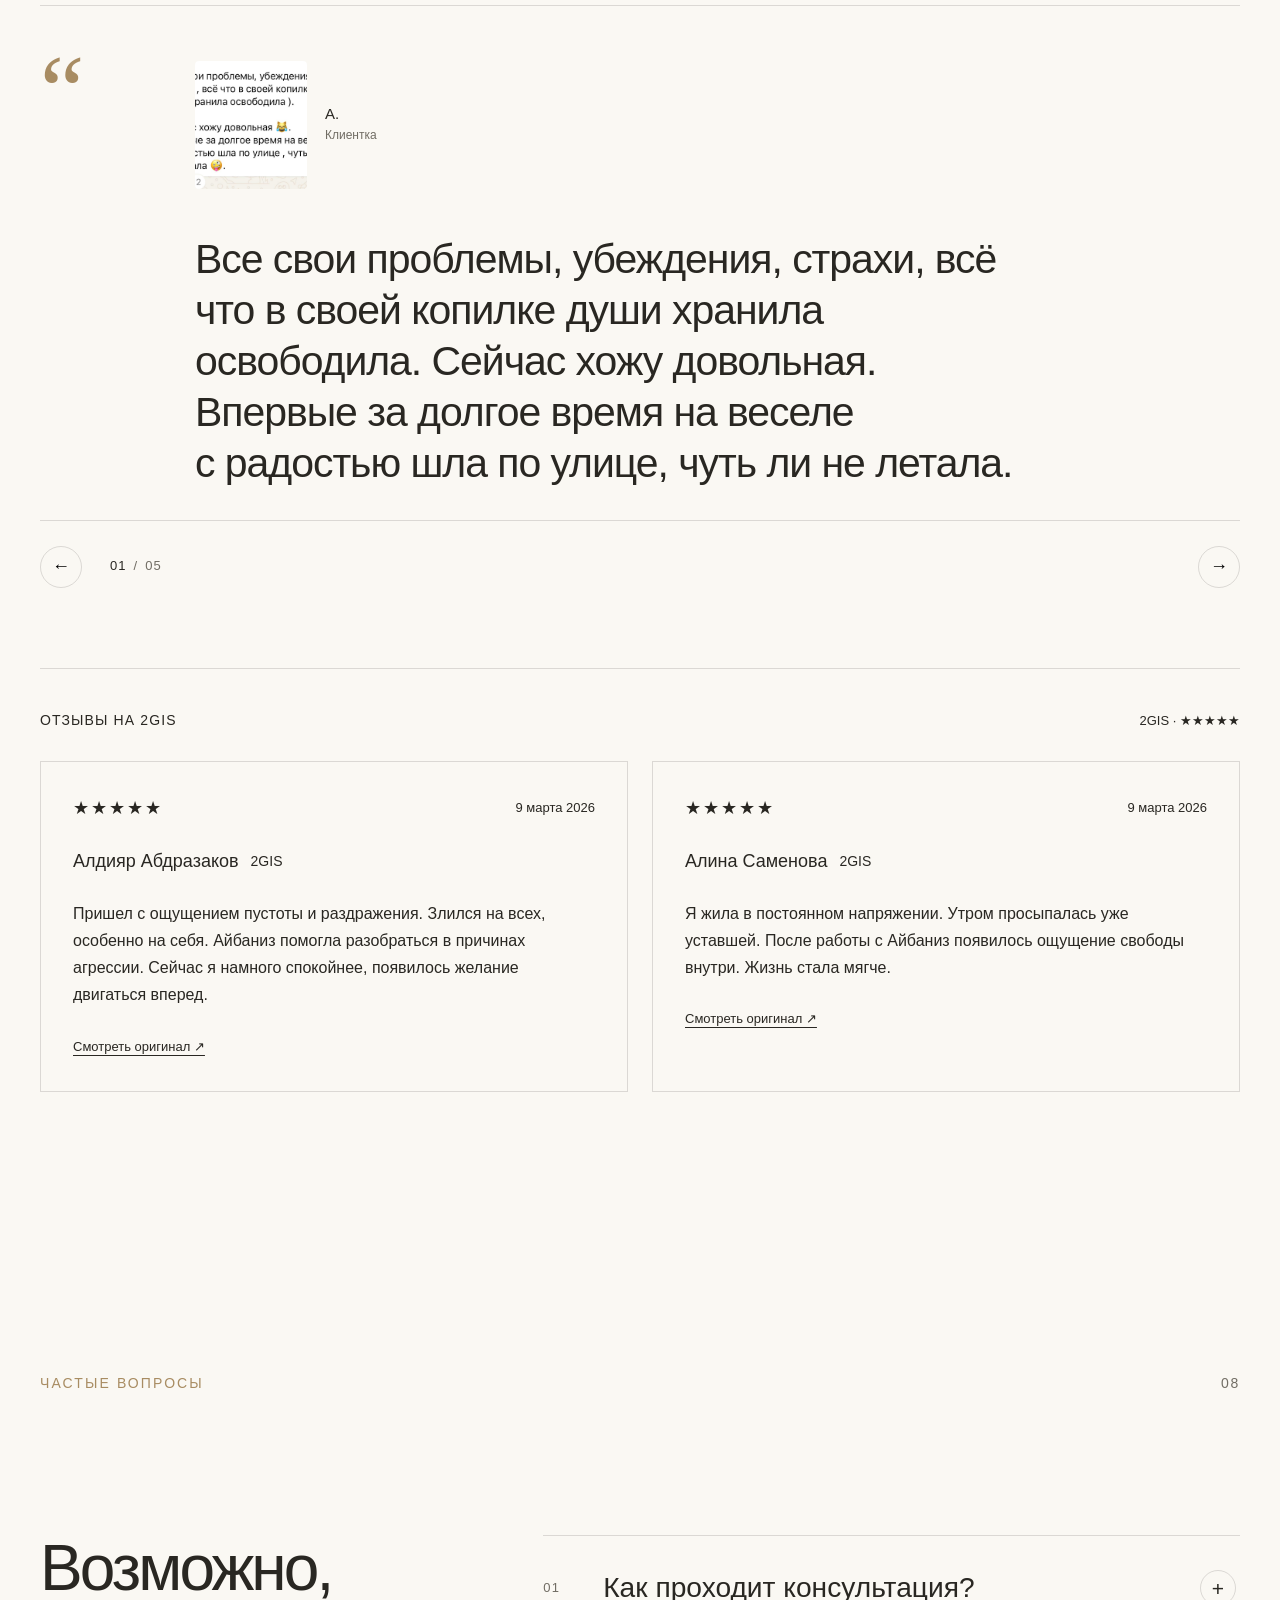
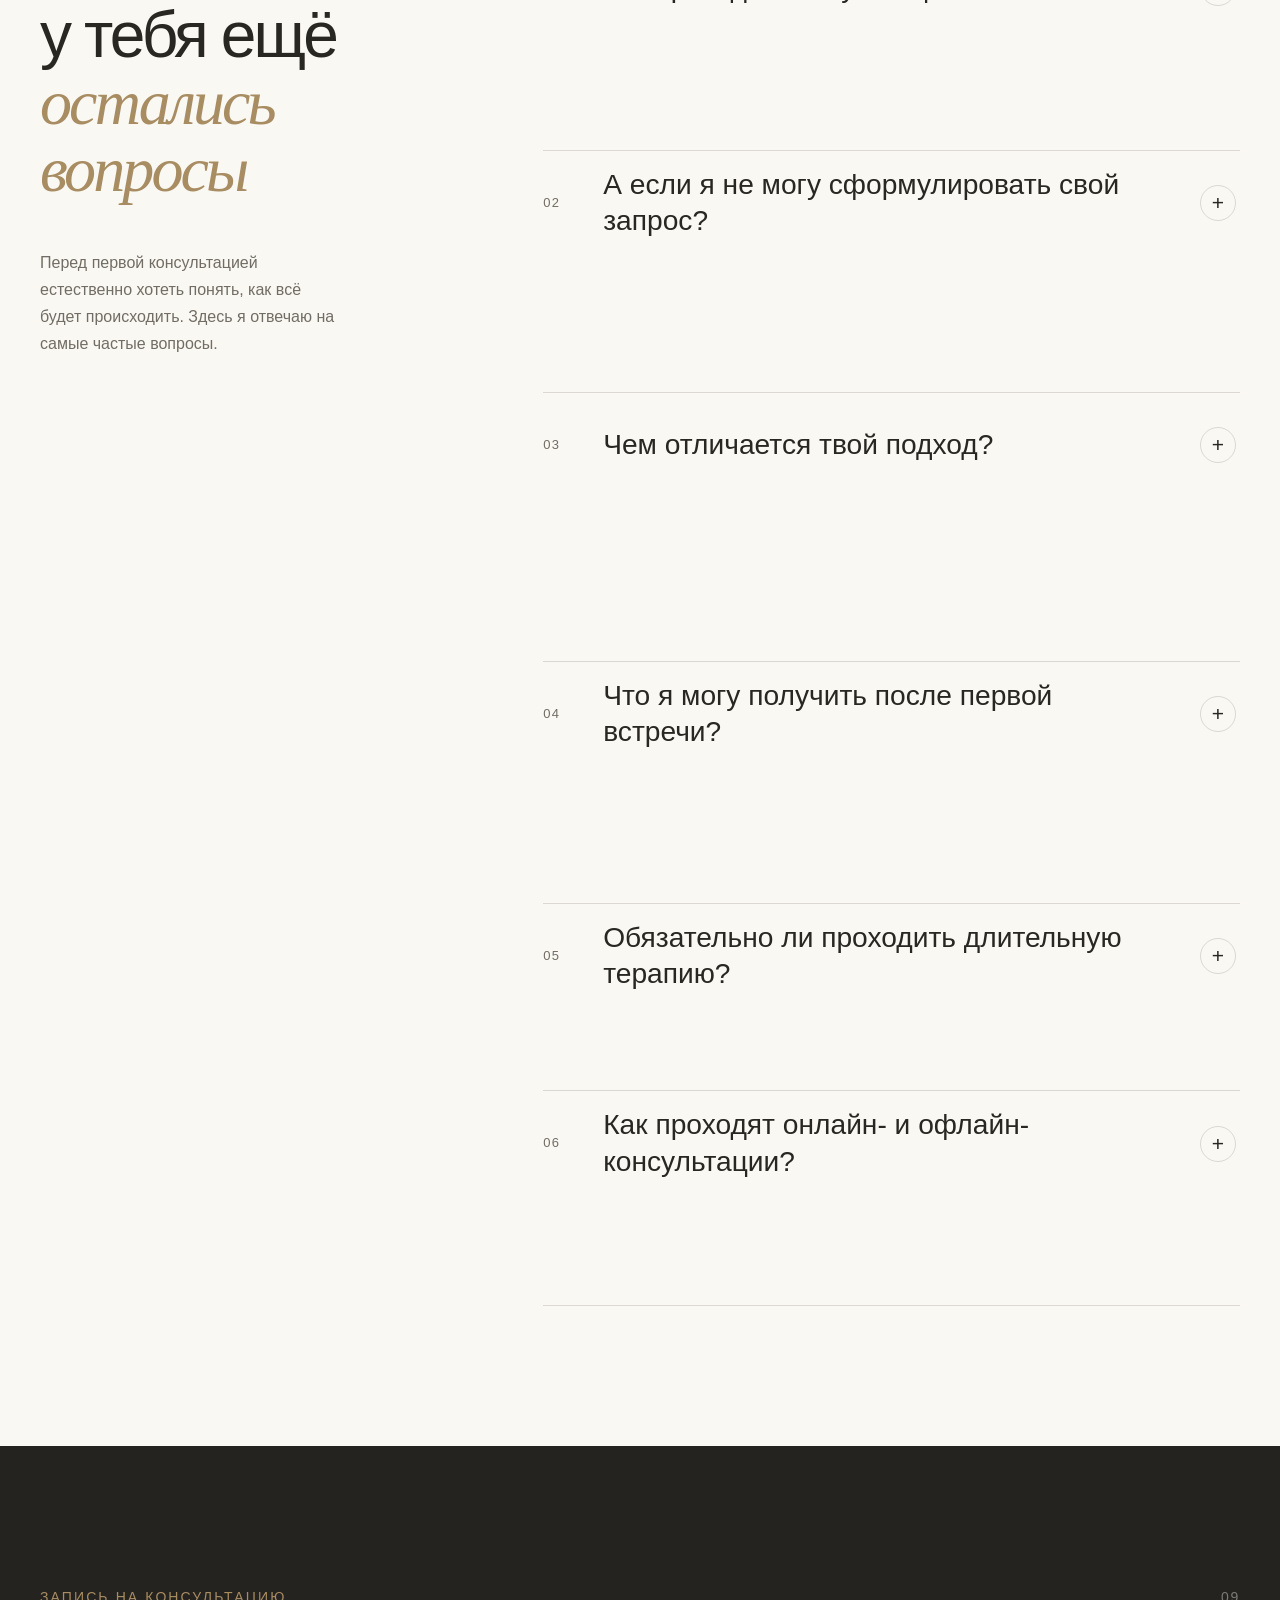
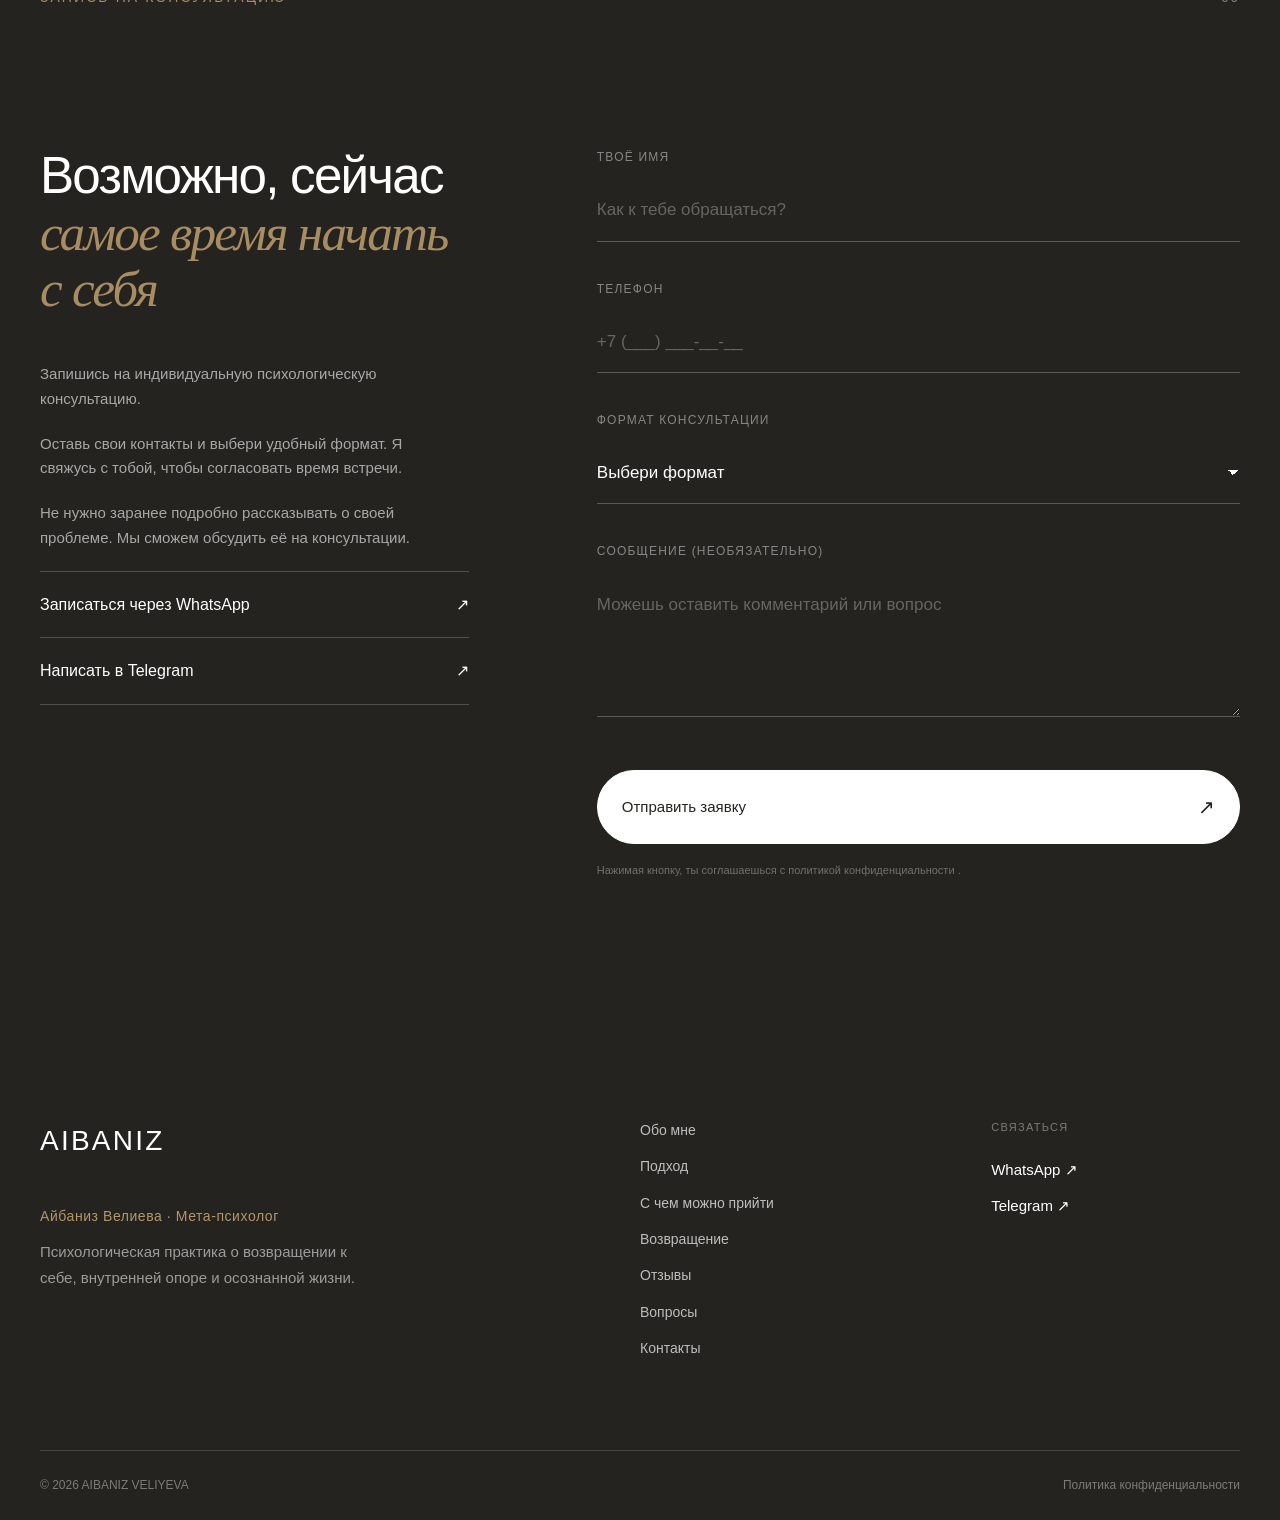
==== commit 8c1973f9: "Исправления дома вместе с Айбаниз" ====
--- a/index.html
+++ b/index.html
@@ -92,7 +92,7 @@
               </p>
             </div>
 
-            <a href="#contacts" class="button button--primary"> Связаться </a>
+            <a href="#contacts" class="button button--primary"> Связаться со мной</a>
           </div>
         </div>
       </section>
@@ -386,7 +386,7 @@
                   <span class="work-item__number">07</span>
 
                   <span class="work-item__title">
-                    Материнство и отношения с детьми
+                    Материнство и отношения <br />с детьми
                   </span>
 
                   <span class="work-item__icon">+</span>
@@ -418,8 +418,8 @@
             <p class="section__label">Начни с малого</p>
 
             <h2 class="community__title">
-              Не обязательно сразу идти на консультацию.
-              <em>Можно начать с себя.</em>
+              Необязательно сразу идти на консультацию.
+              <em>Можно начать <br />с себя</em>
             </h2>
 
             <div class="community__text">
@@ -500,7 +500,7 @@
             </p>
 
             <p>
-              Но что, если ты — не только твои мысли, эмоции и привычные
+              Но что, если ты - не только твои мысли, эмоции и привычные
               реакции? Что меняется, когда ты начинаешь наблюдать за ними?
             </p>
           </div>
@@ -569,7 +569,7 @@
             <div class="changes__intro">
               <h2 class="changes__title">
                 Что может измениться,
-                <em>когда ты начинаешь возвращаться к себе?</em>
+                <em>когда ты начинаешь возвращаться <br />к себе?</em>
               </h2>
 
               <p class="changes__text">
@@ -648,7 +648,7 @@
 
           <div class="consultation__content">
             <h2 class="consultation__title">
-              Необязательно справляться со
+              Необязательно справляться <br />со
               <em>всем самостоятельно</em>
             </h2>
 
@@ -694,7 +694,7 @@
                 <div class="consultation__detail">
                   <span class="consultation__detail-label"> Стоимость </span>
 
-                  <span class="consultation__detail-value"> 20 000 ₸ </span>
+                  <span class="consultation__detail-value"> 10 000 ₸ / 20 000 ₸ </span>
                 </div>
 
                 <a href="#contacts" class="button consultation__button">
@@ -733,7 +733,7 @@
               <p class="return__eyebrow">Мой путь и мой подход</p>
 
               <h2 class="return__title">
-                Я тоже знаю, каково это — хотеть перемен,
+                Я тоже знаю, каково это - хотеть перемен,
                 <em>но продолжать жить по-старому</em>
               </h2>
 
@@ -801,7 +801,7 @@
             <h2 class="testimonials__title">
               У каждого свой запрос.
               <br />
-              <em>И свой путь к изменениям</em>
+              <em>И свой путь <br />к изменениям</em>
             </h2>
           </div>
 
@@ -829,7 +829,7 @@
                 <blockquote class="testimonial__text">
                   Все свои проблемы, убеждения, страхи, всё что в своей копилке
                   души хранила освободила. Сейчас хожу довольная. Впервые за
-                  долгое время на веселе с радостью шла по улице, чуть ли не
+                  долгое время на веселе <br />с радостью шла по улице, чуть ли не
                   летала.
                 </blockquote>
               </div>
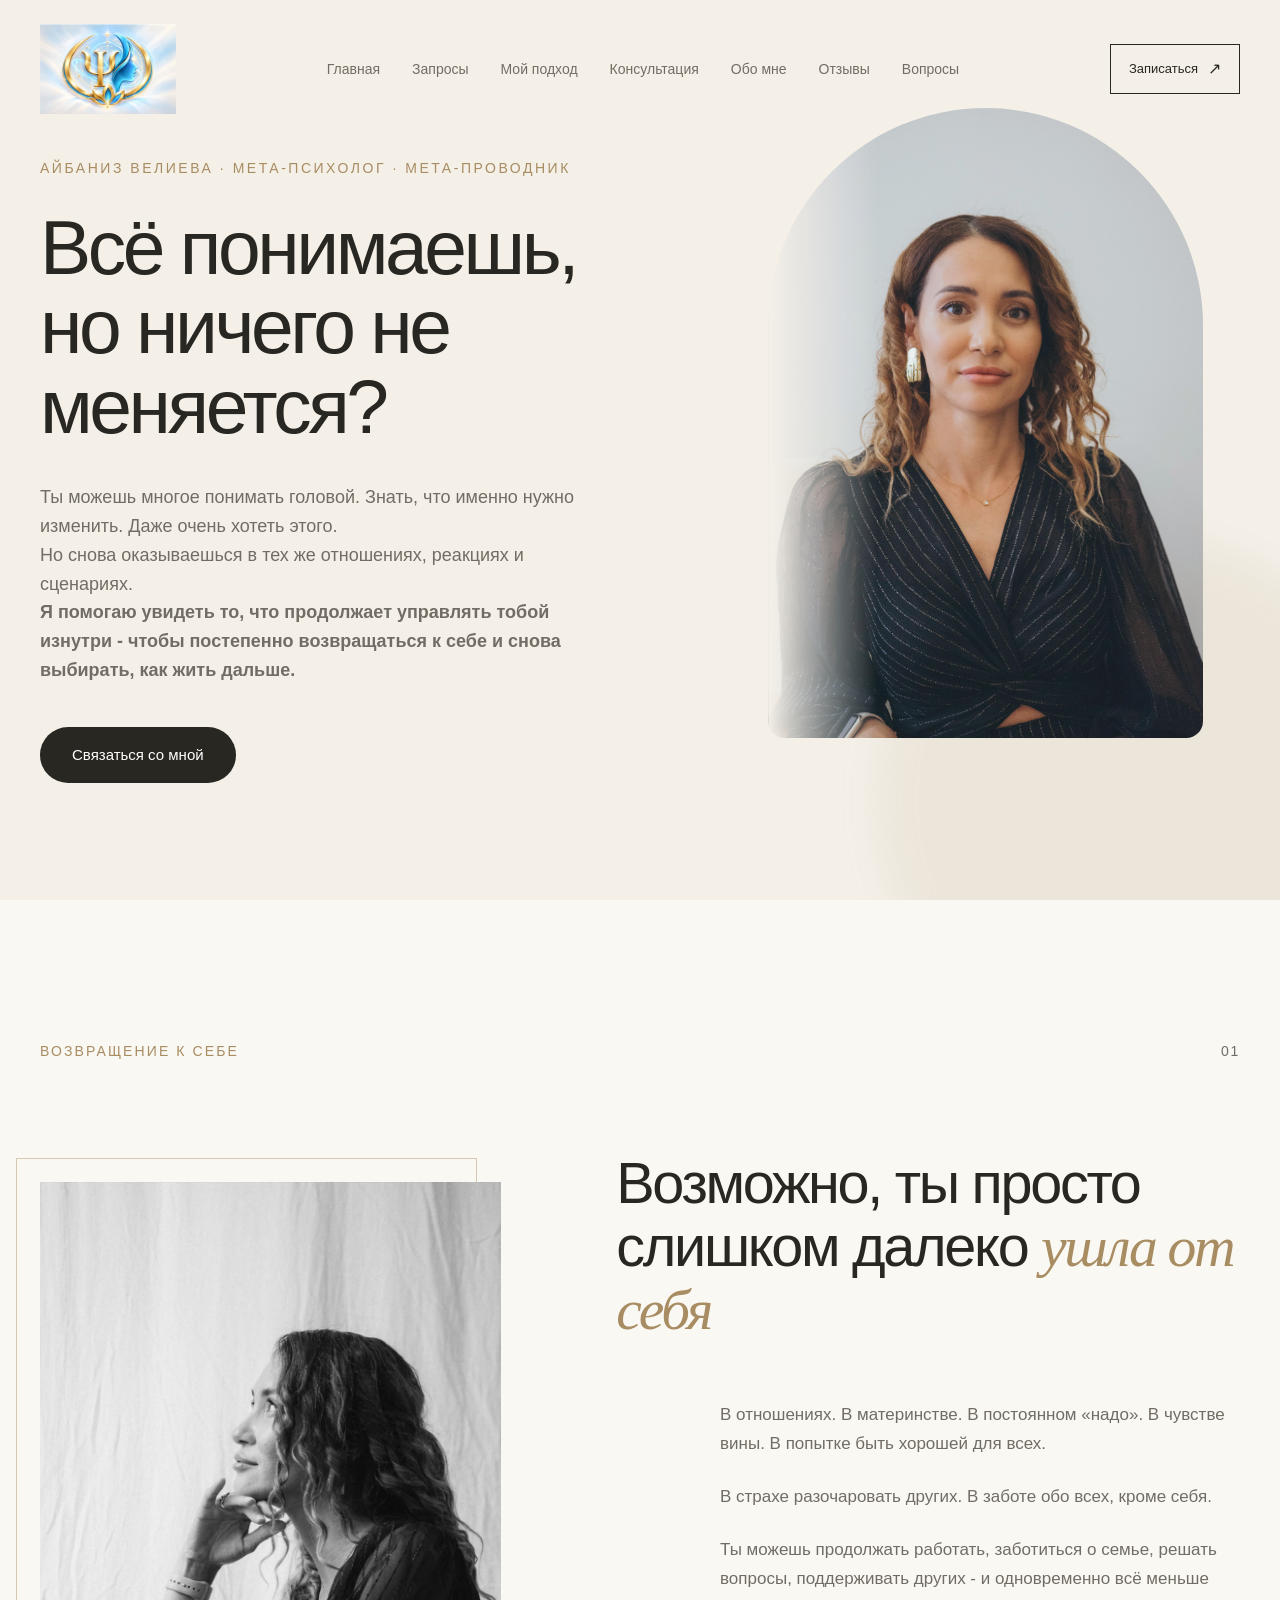
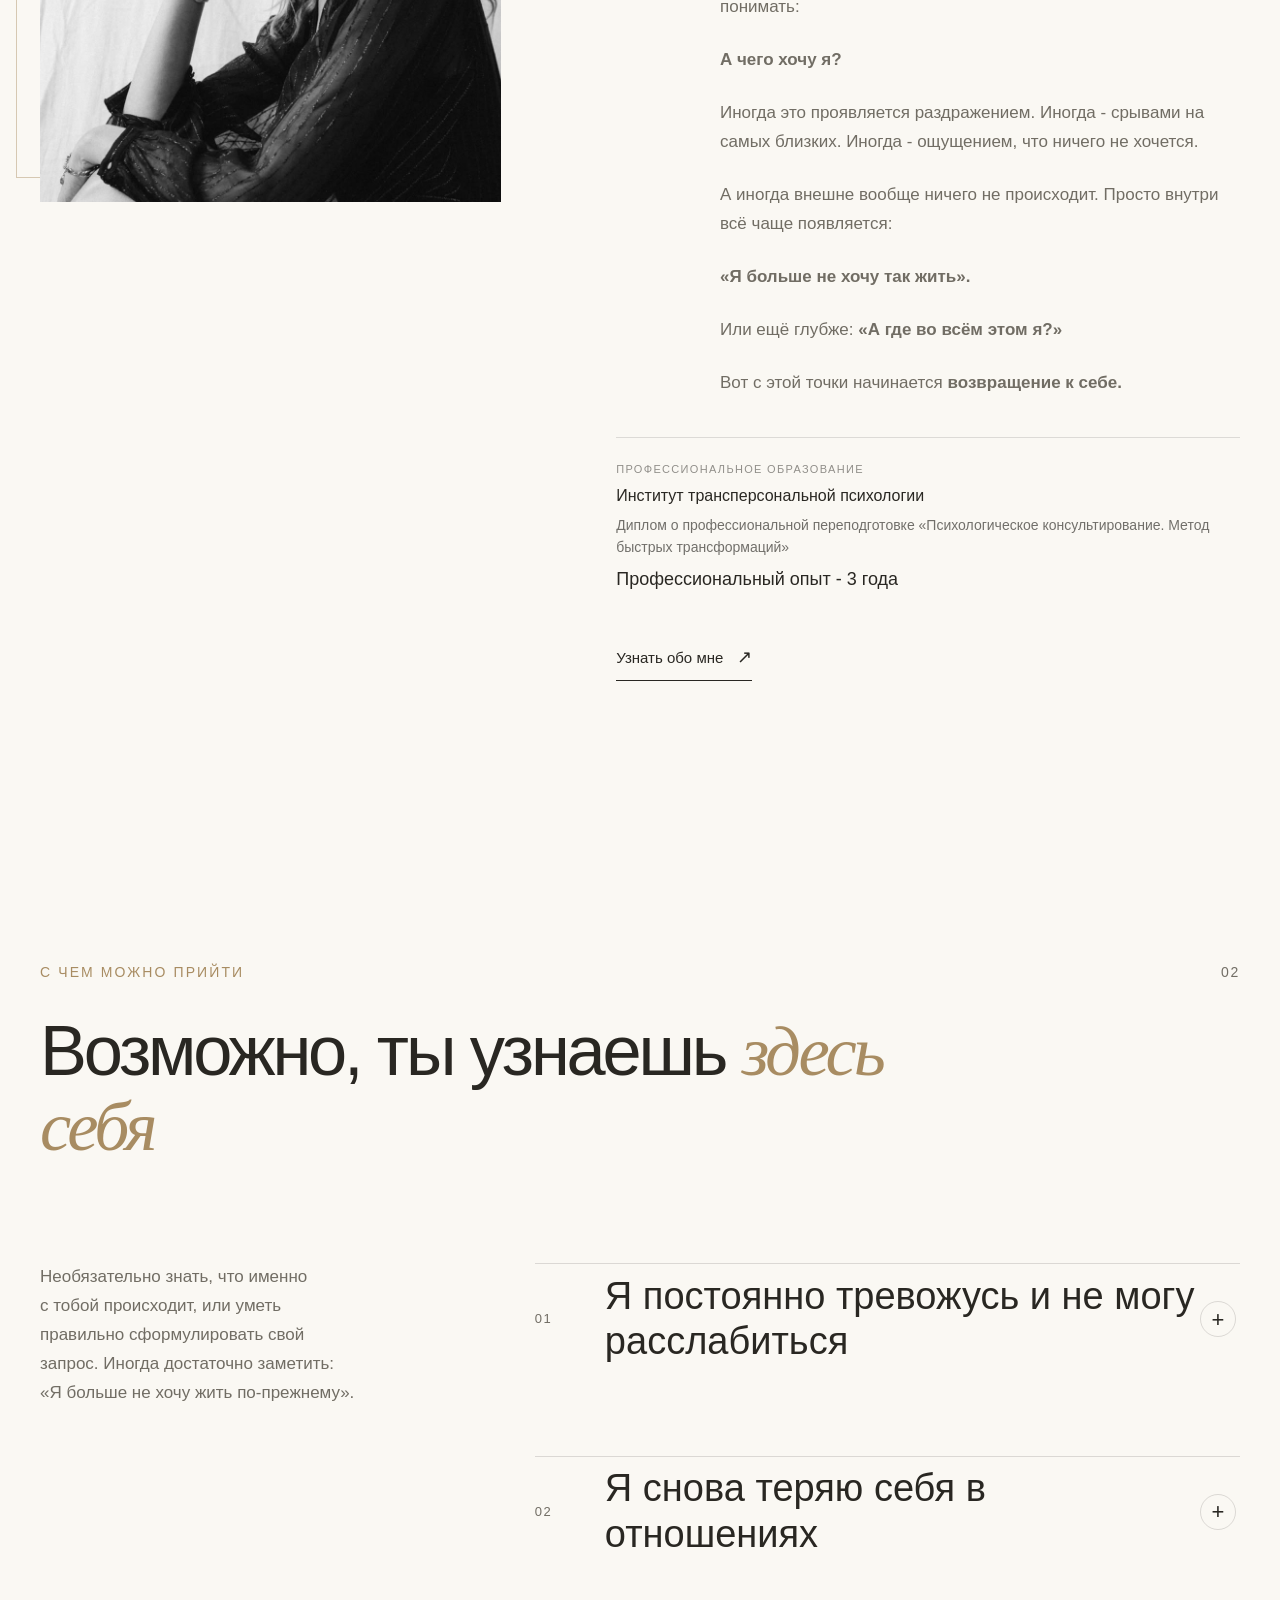
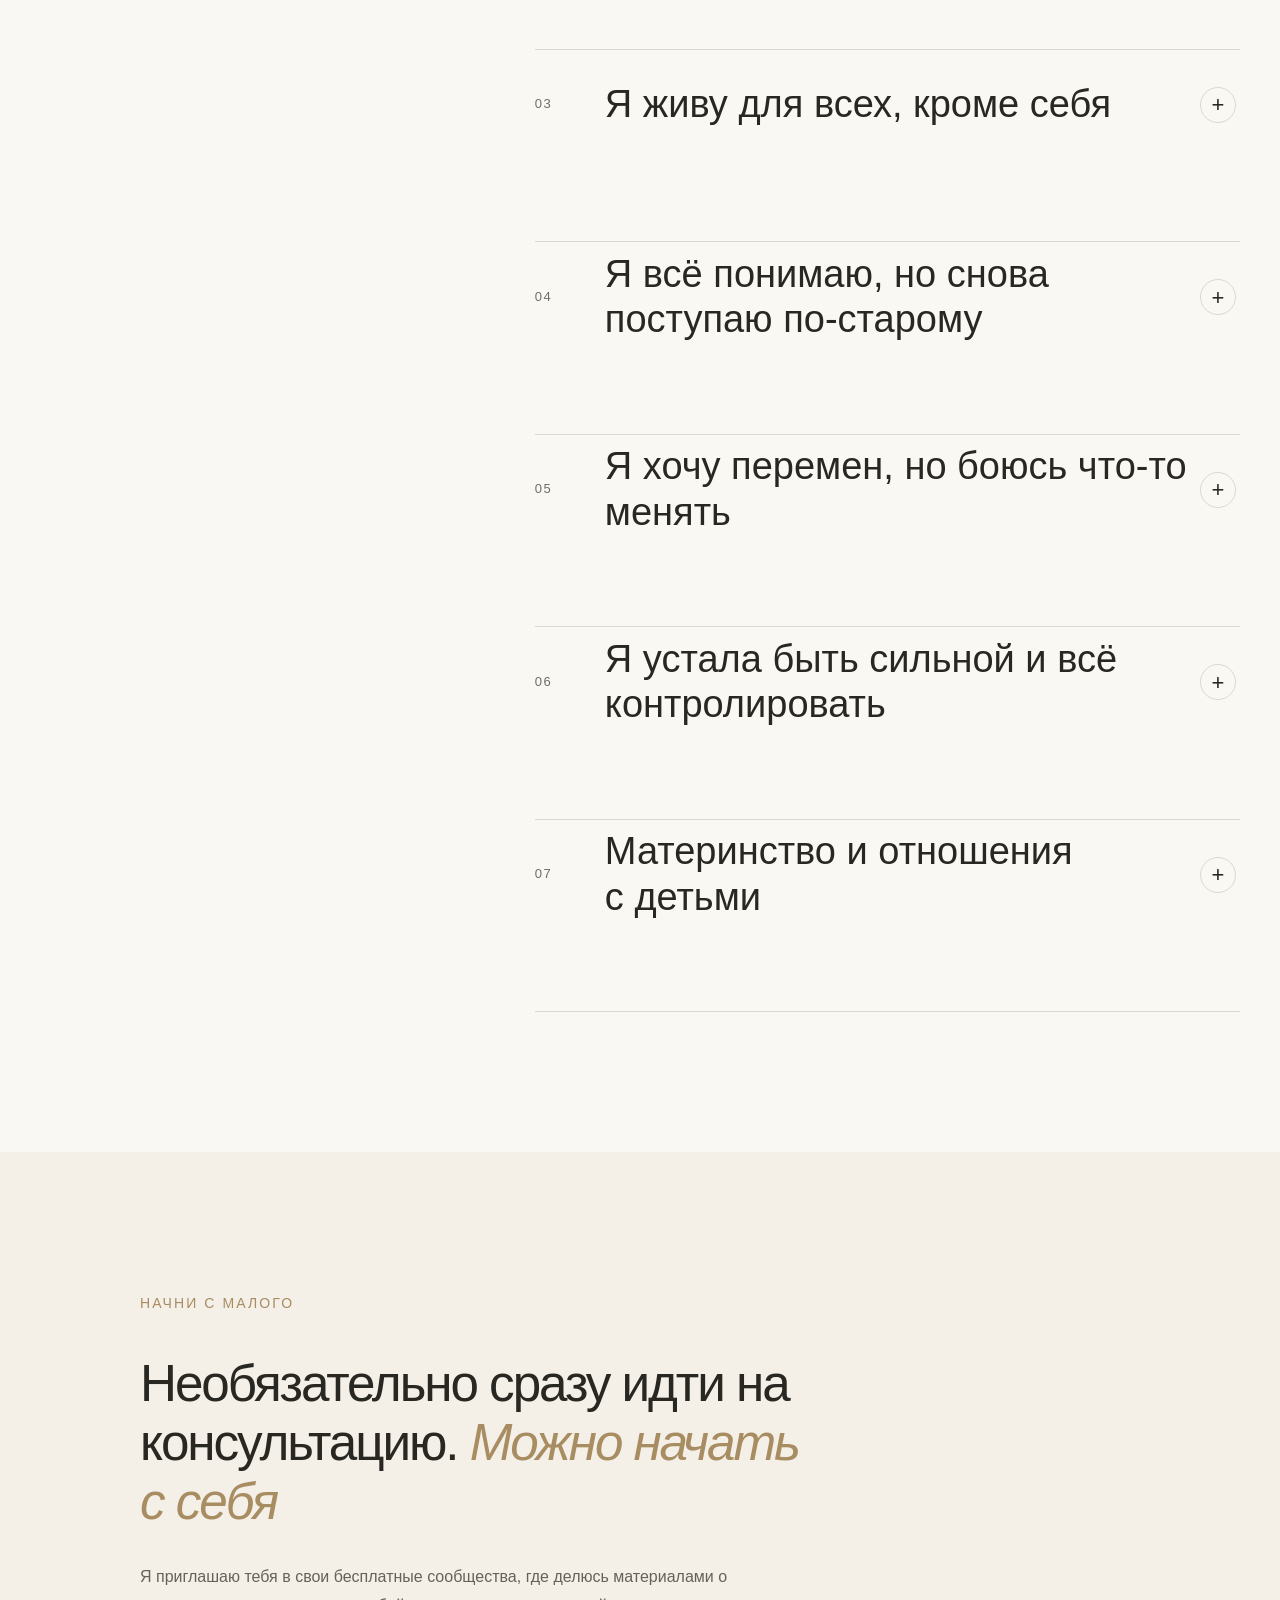
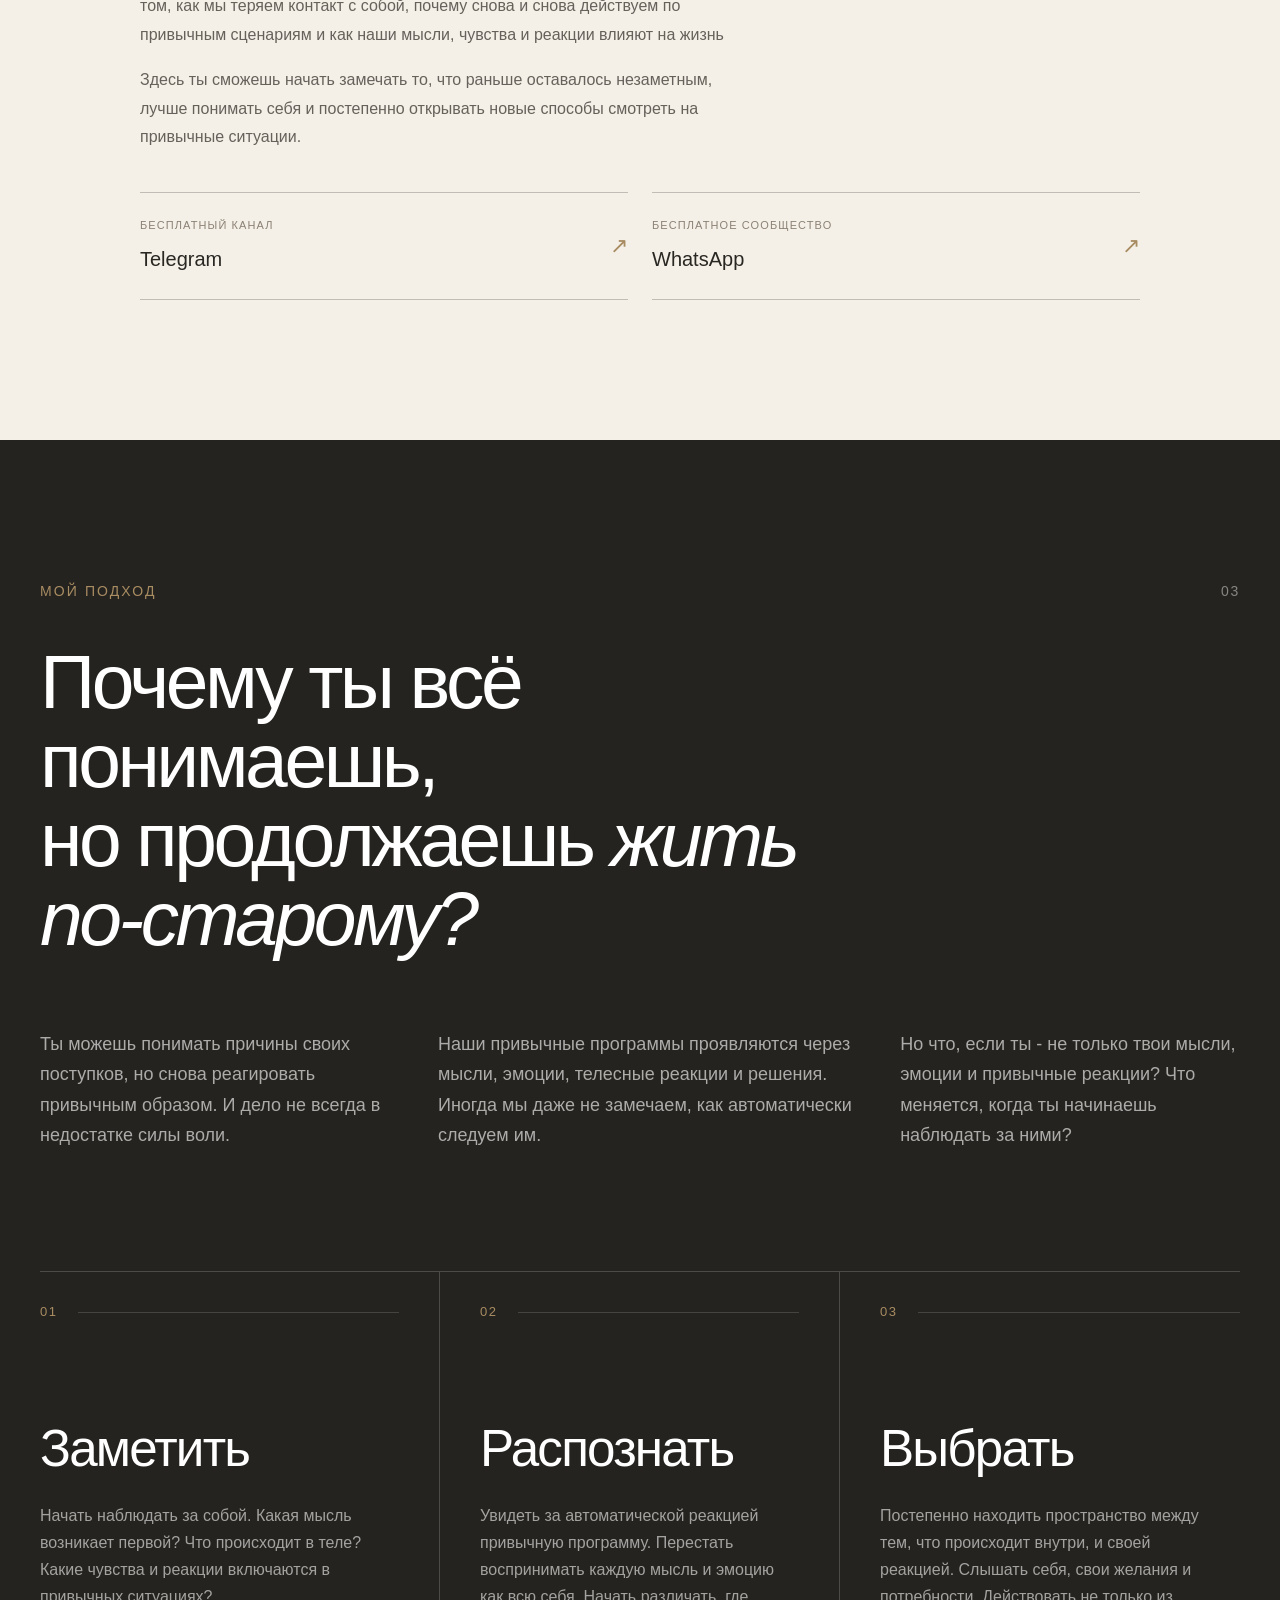
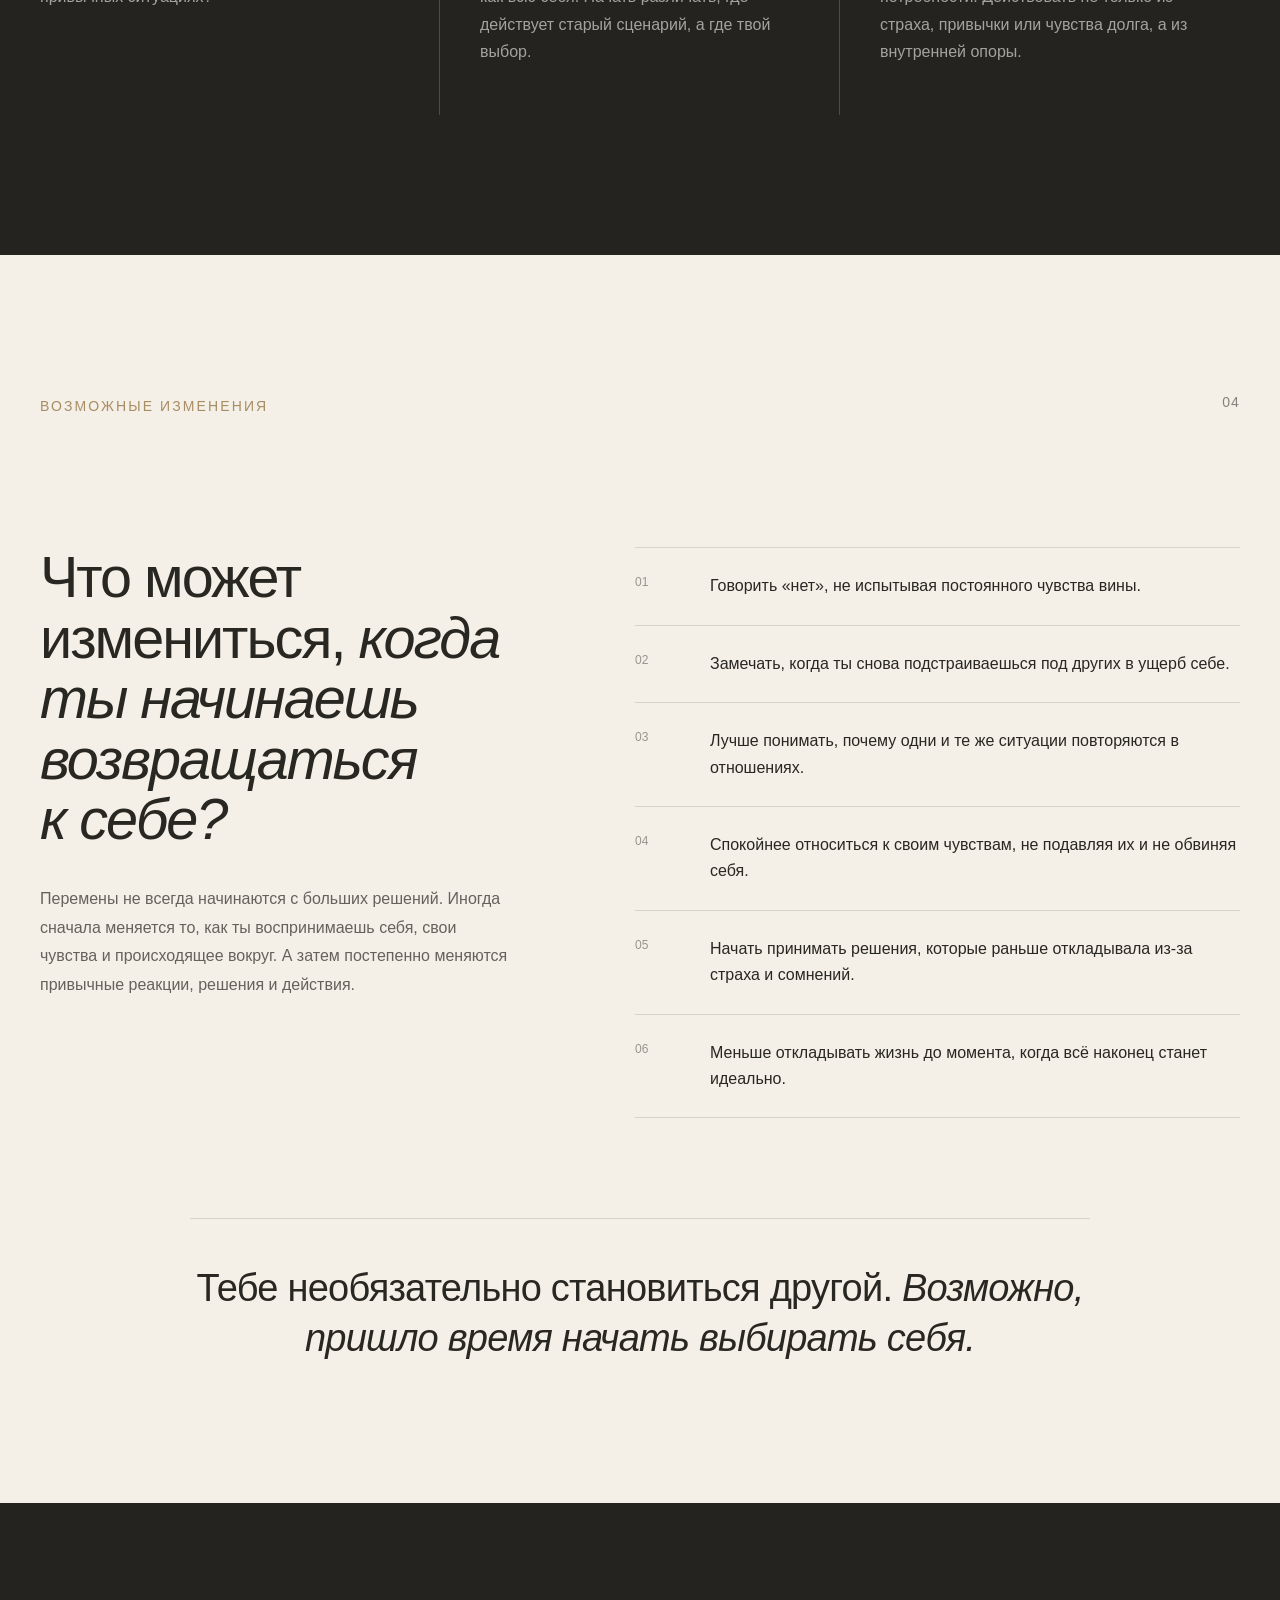
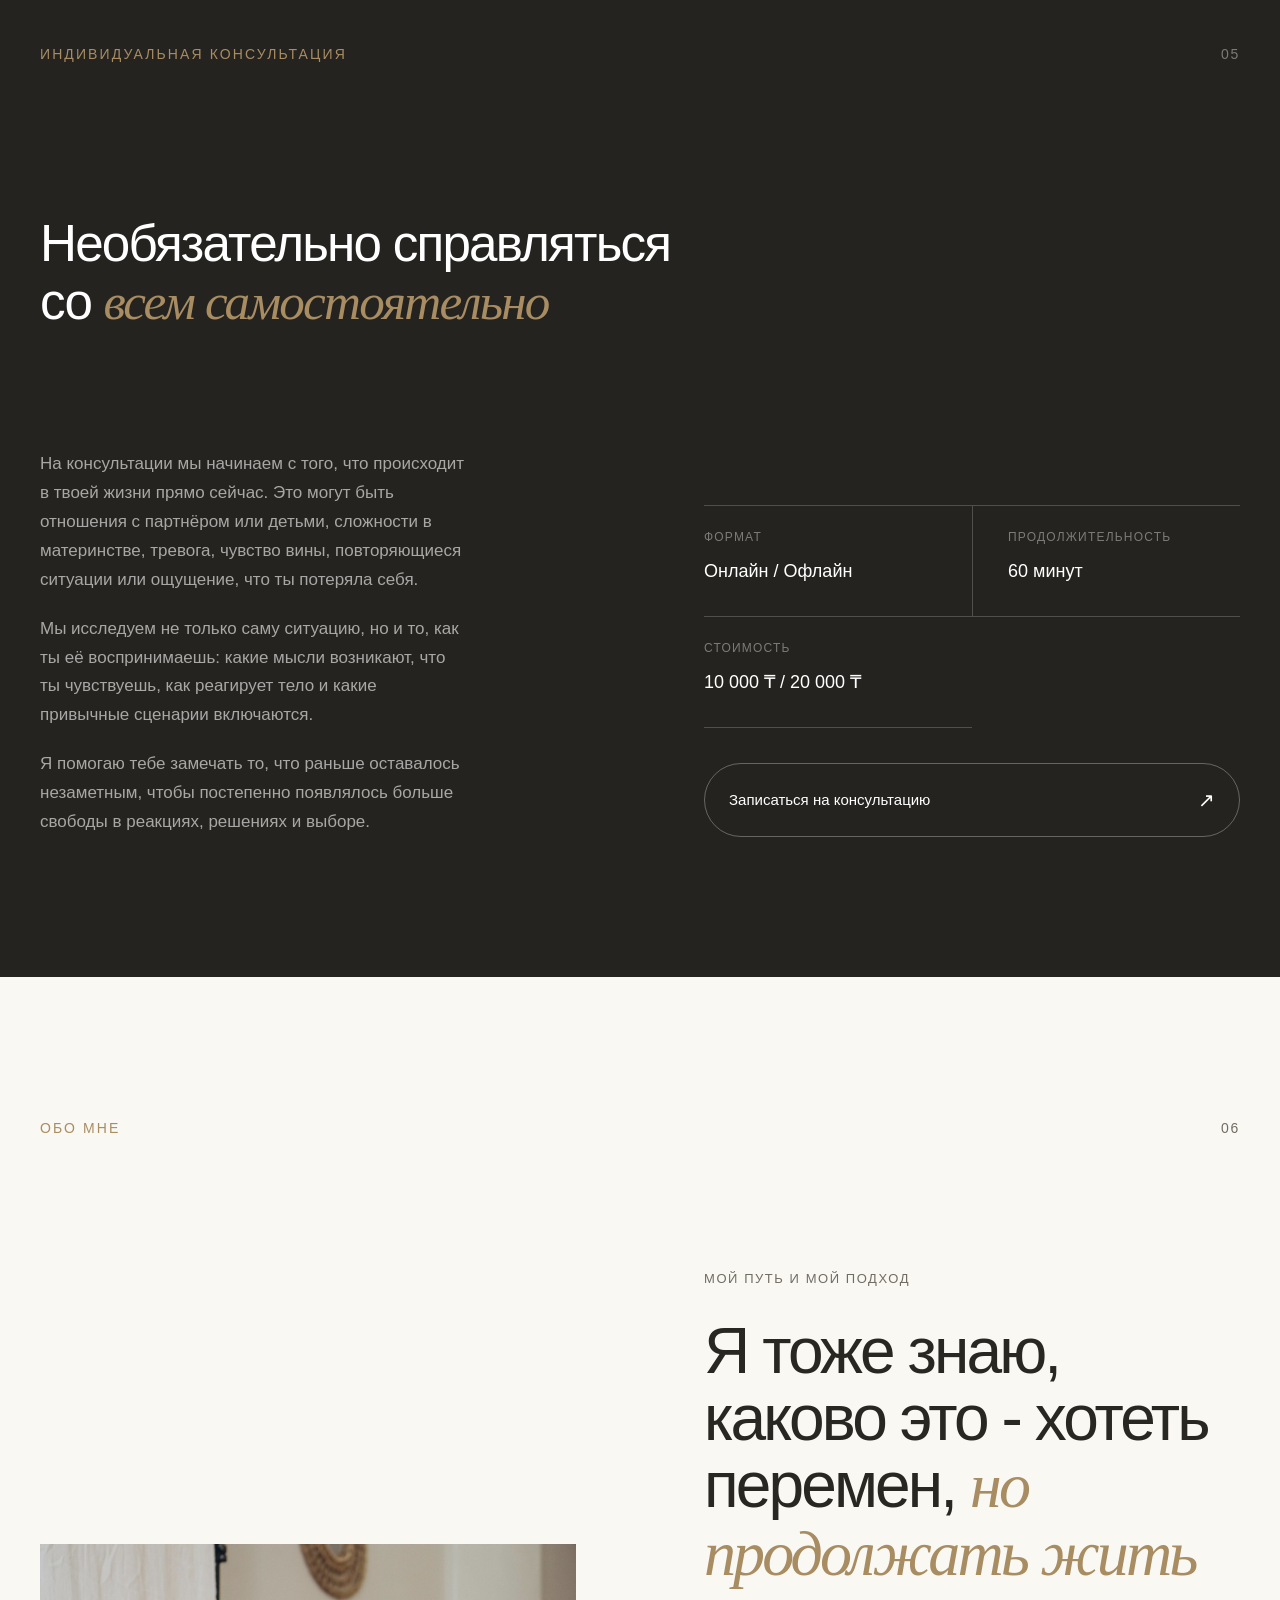
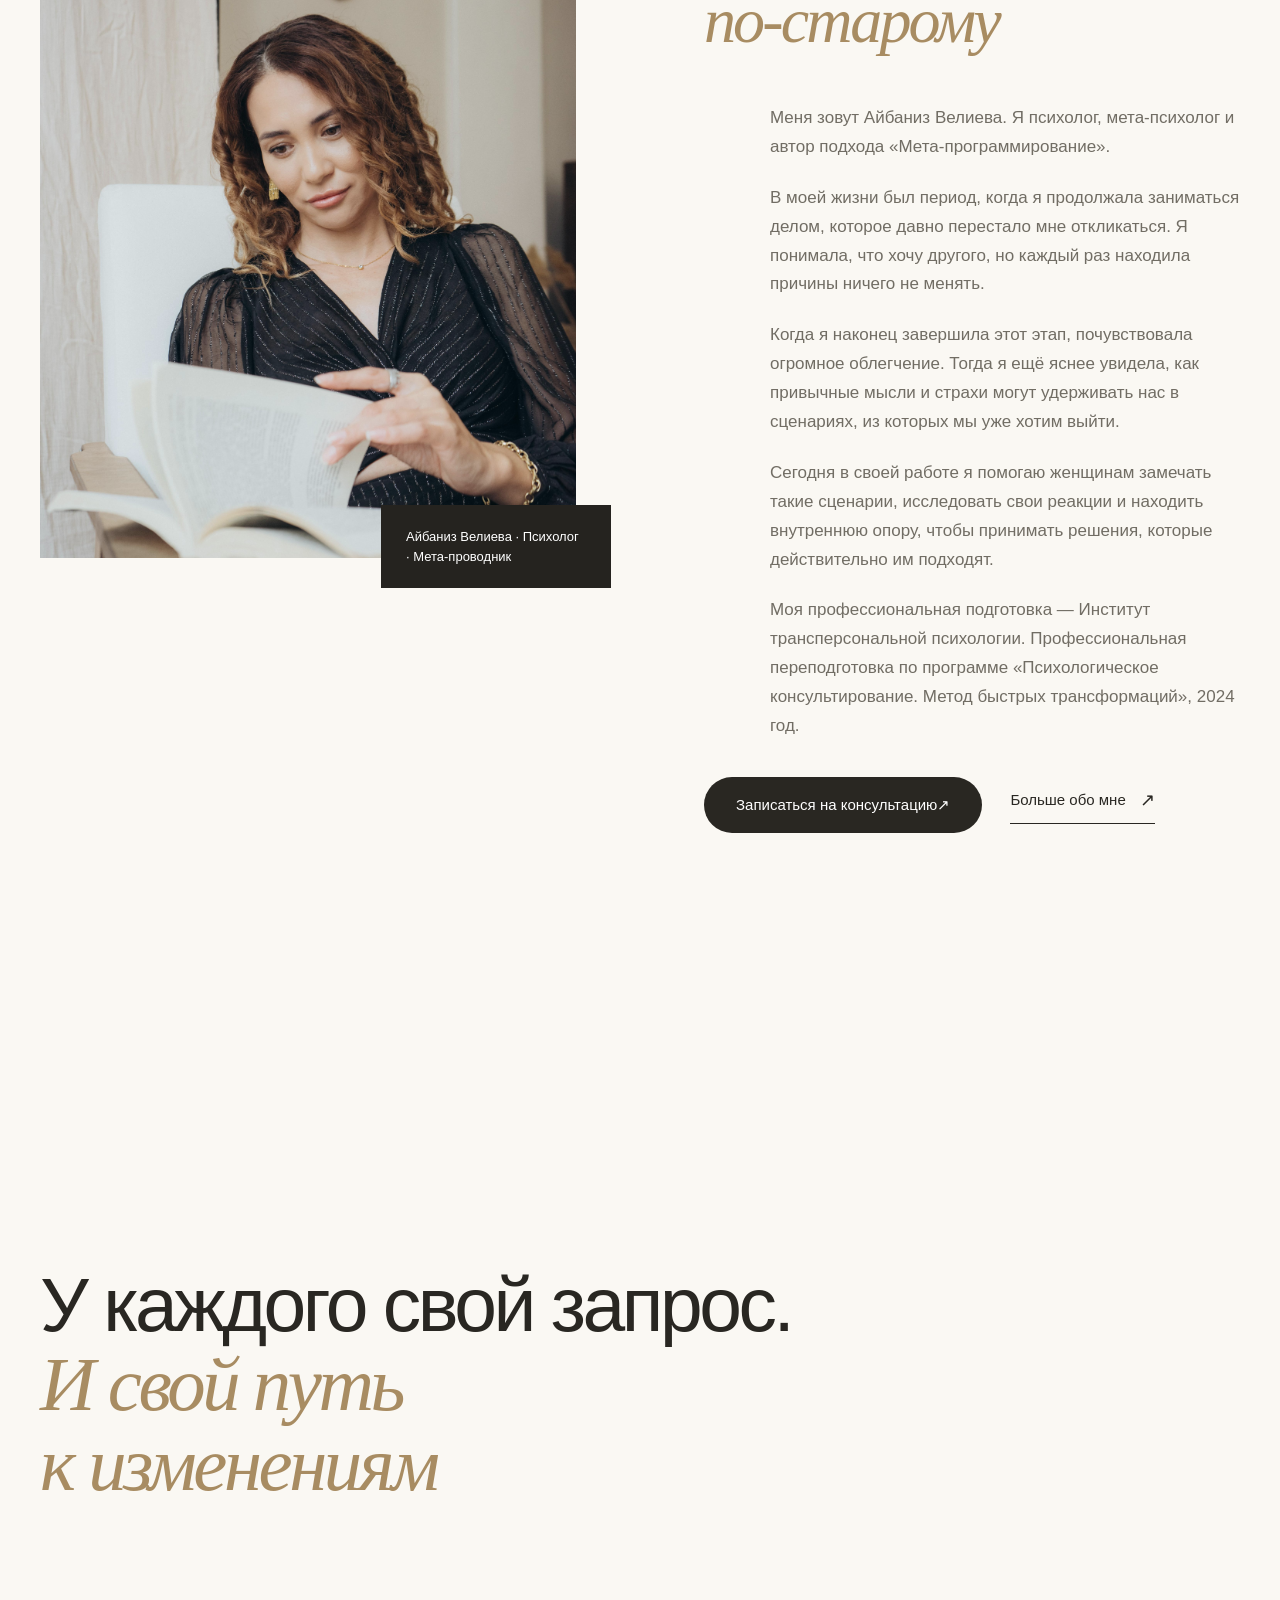
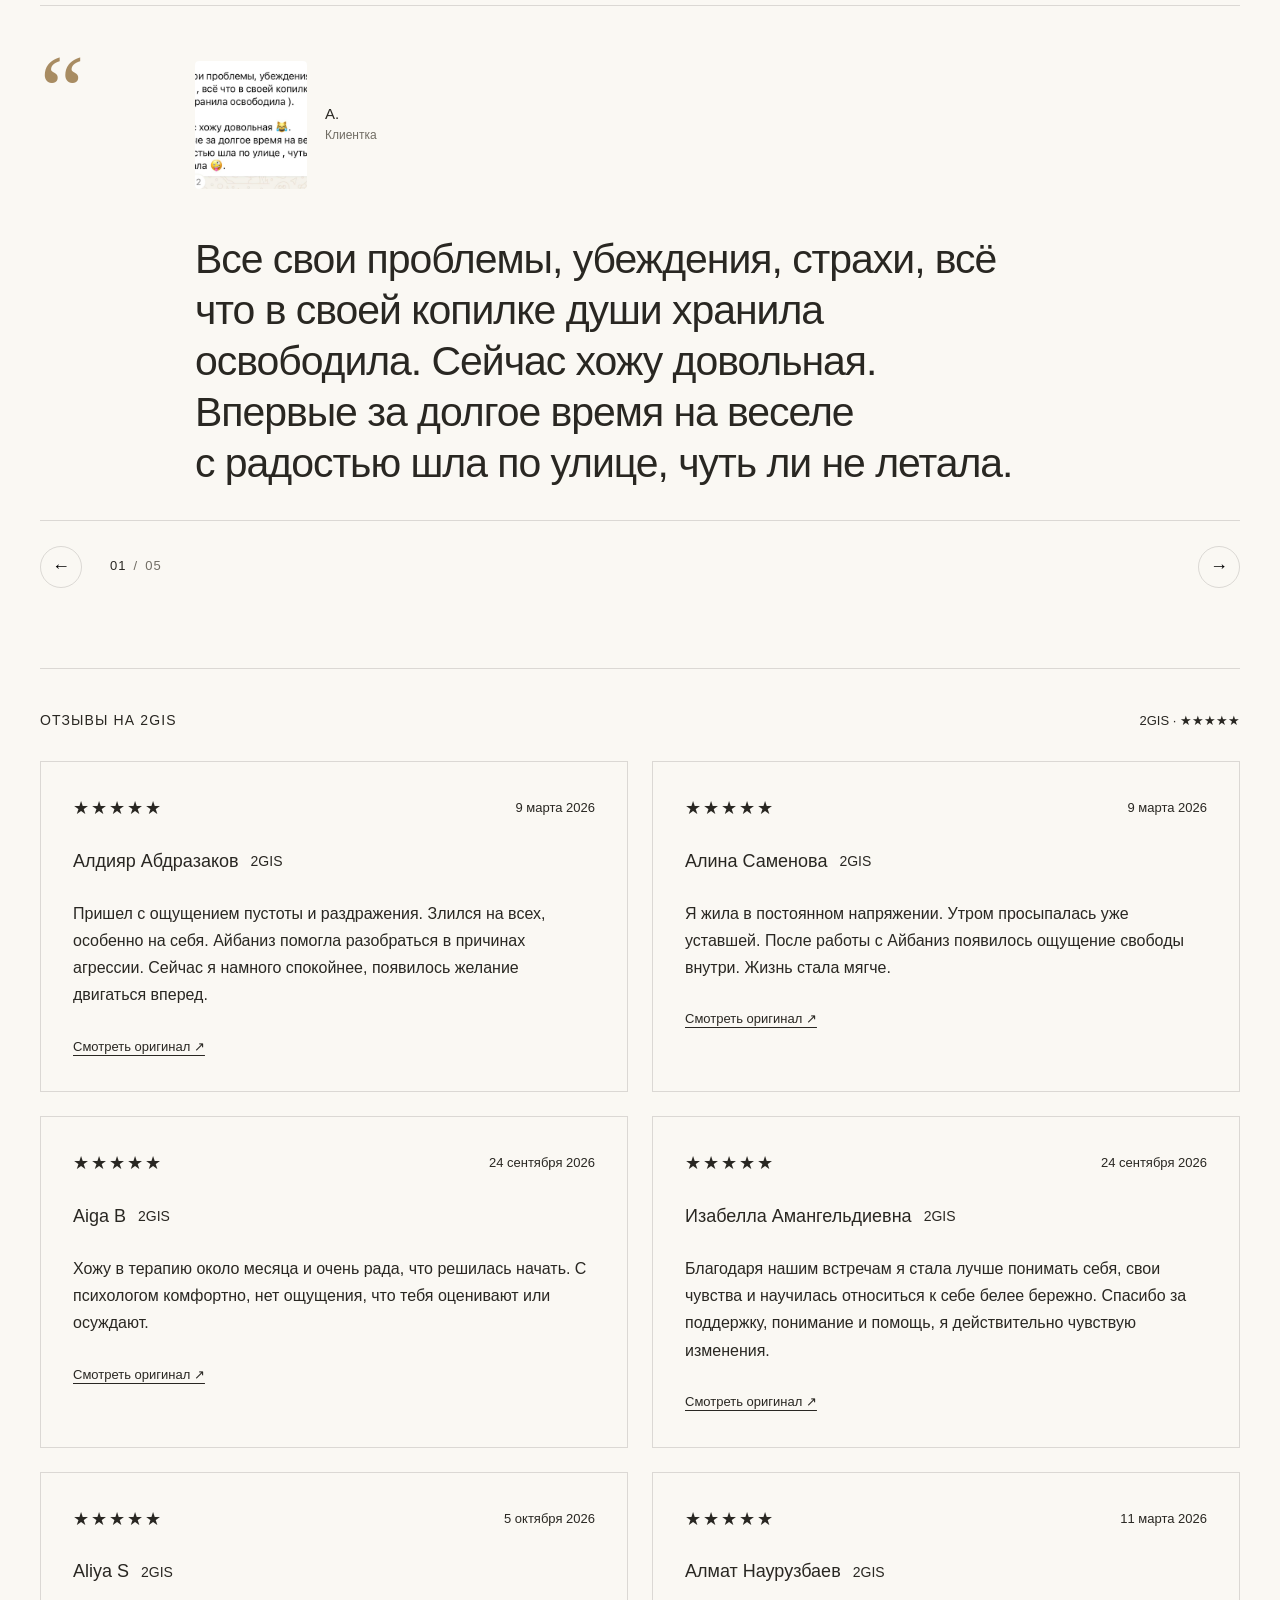
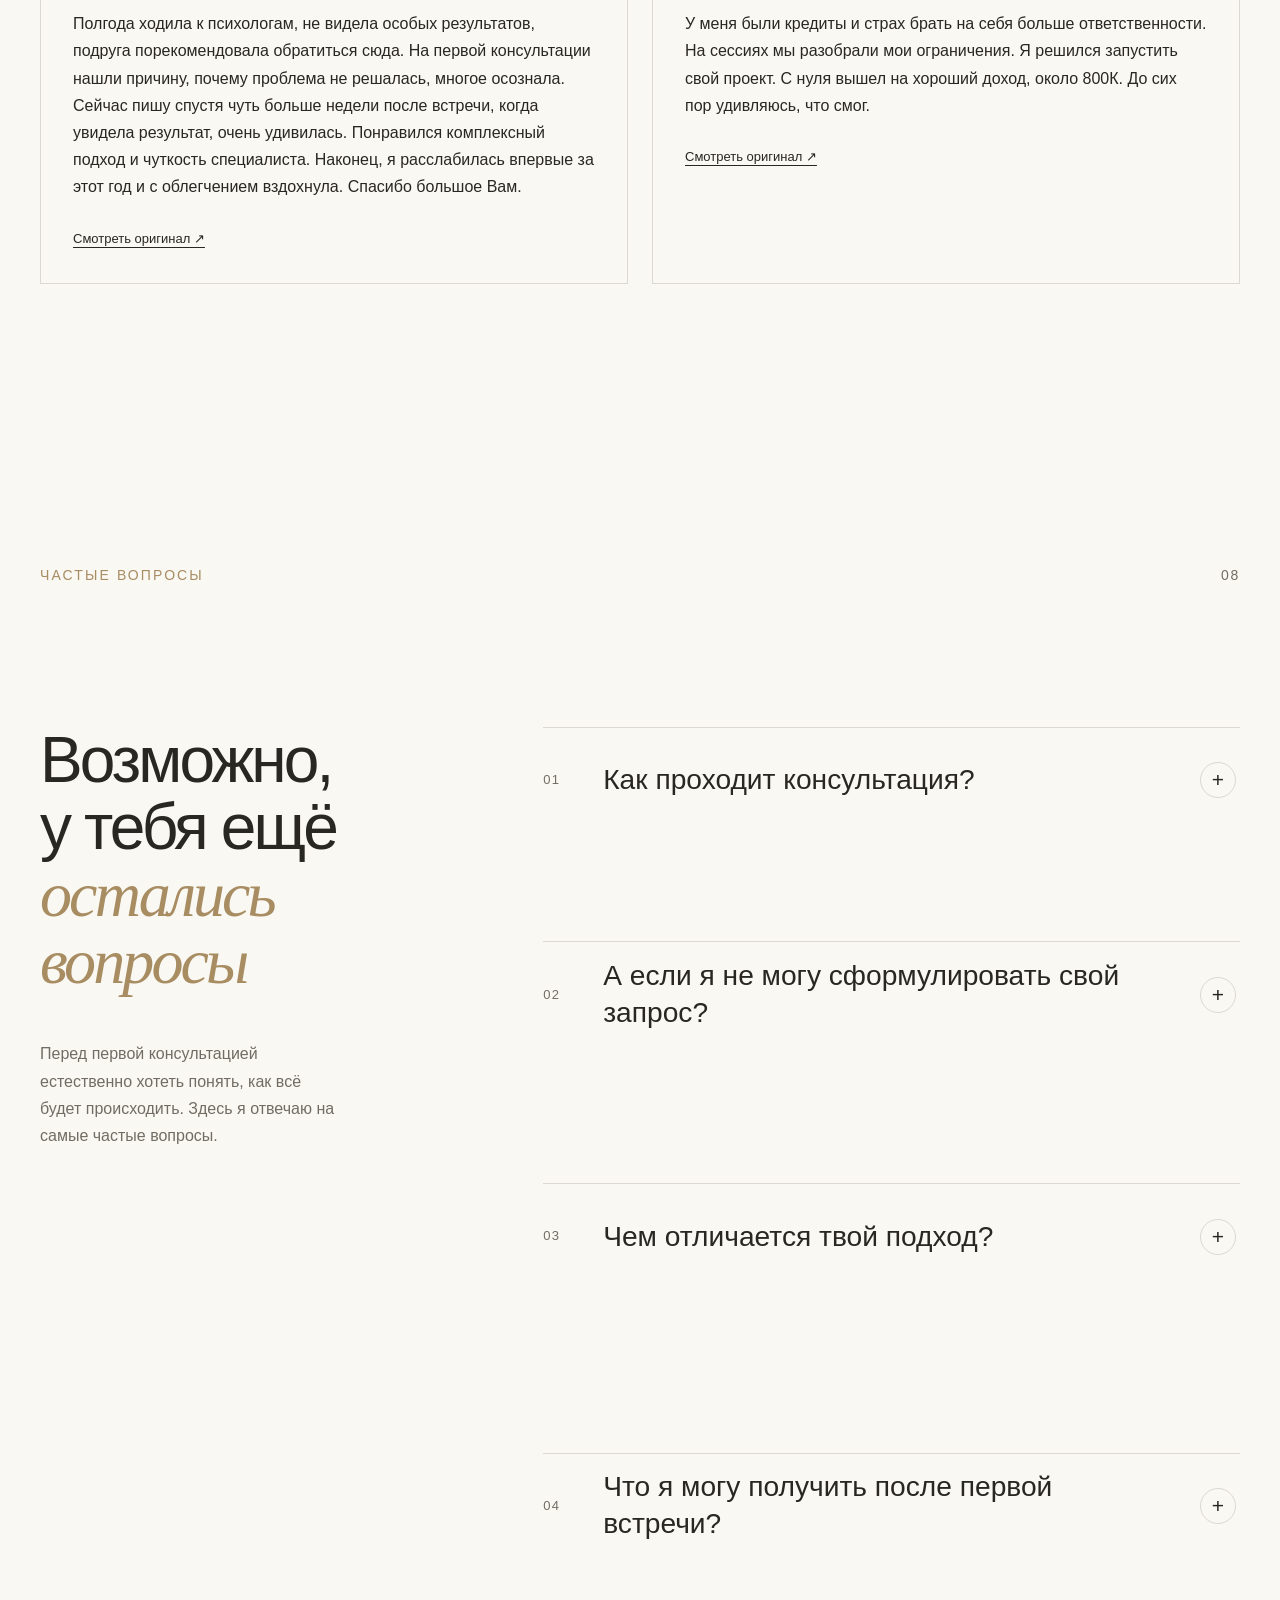
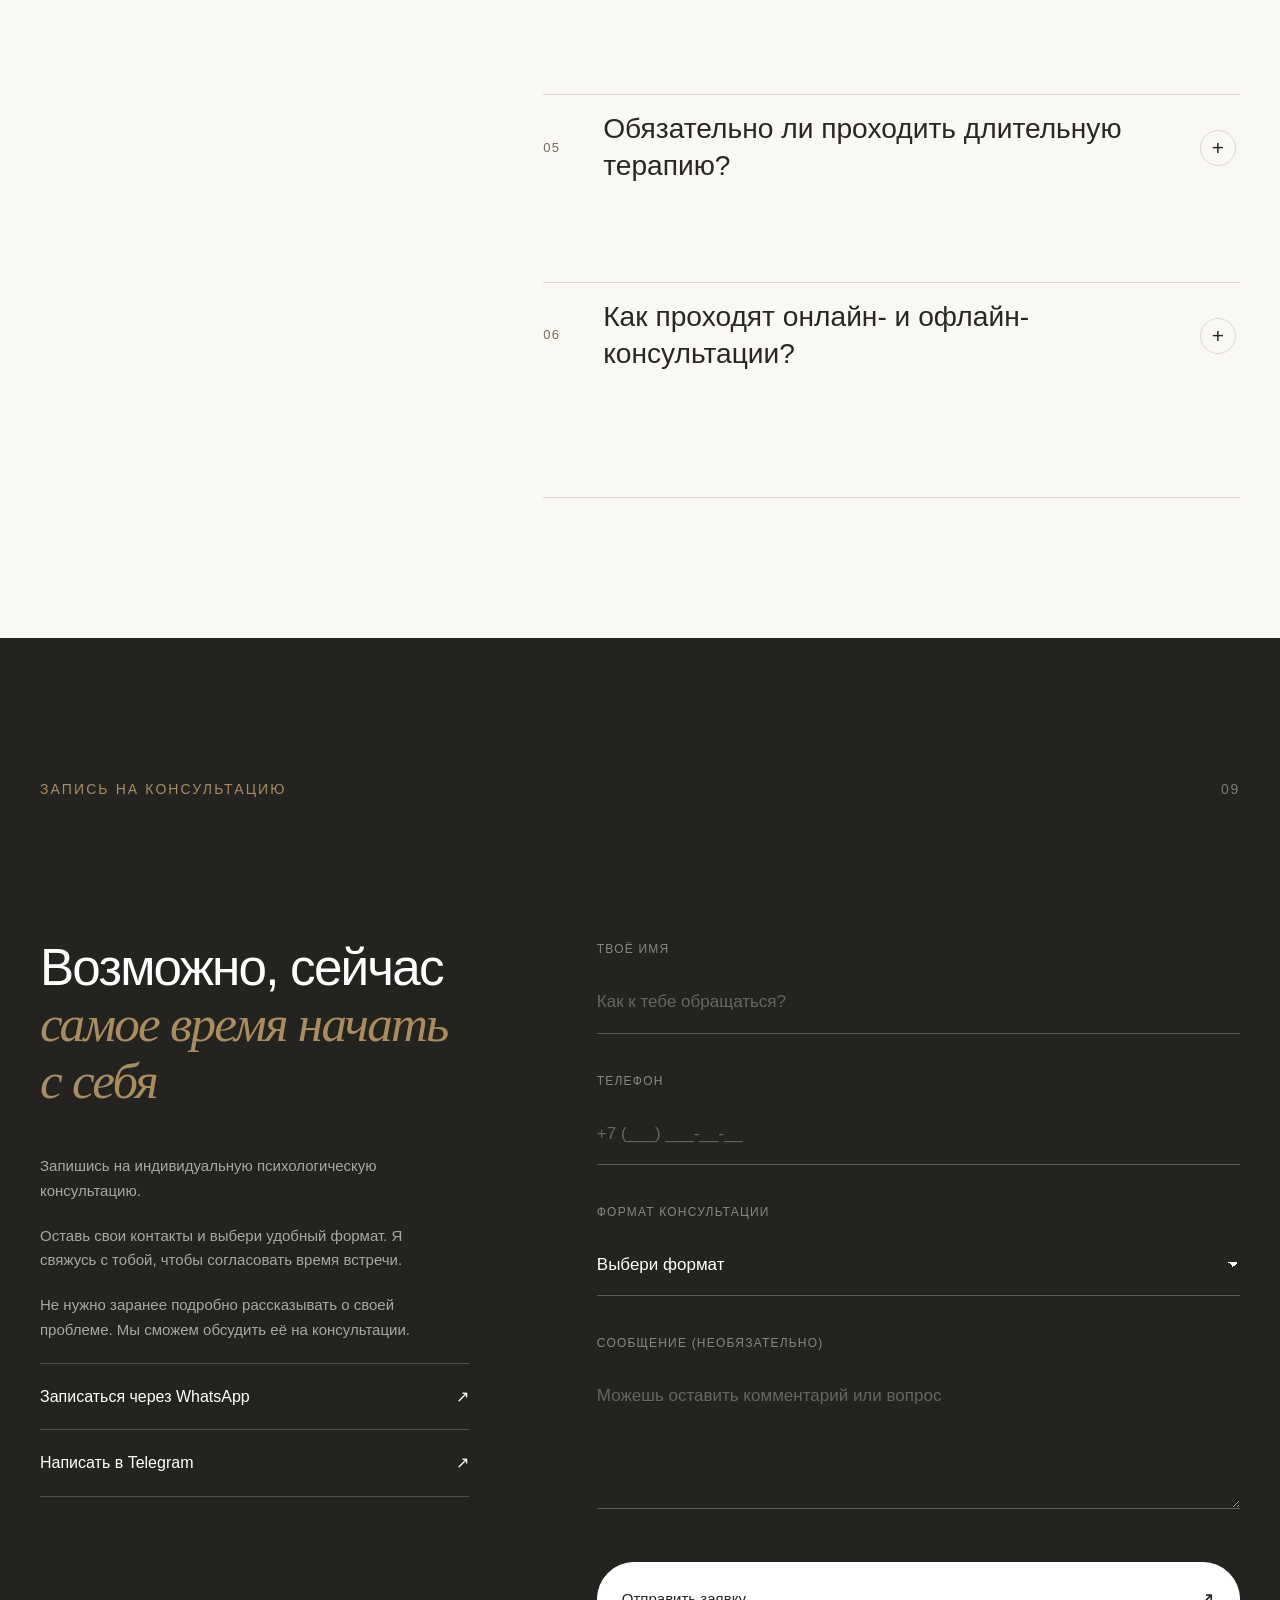
==== commit 4954e99a: "Добавил отзывы 2Гис и логотип" ====
--- a/index.html
+++ b/index.html
@@ -1064,6 +1064,138 @@
                   Смотреть оригинал ↗
                 </span>
               </a>
+
+              <!-- 2GIS REVIEW 03 -->
+
+              <a
+                href="images/testimonials/2gis-aiga.jpeg"
+                class="testimonials__external-card"
+                target="_blank"
+                rel="noopener noreferrer"
+              >
+                <div class="testimonials__external-top">
+                  <span class="testimonials__external-stars"> ★★★★★ </span>
+
+                  <span class="testimonials__external-date">
+                    24 сентября 2026
+                  </span>
+                </div>
+
+                <div class="testimonials__external-author">
+                  <strong>Aiga B</strong>
+                  <span>2GIS</span>
+                </div>
+
+                <p class="testimonials__external-text">
+                  Хожу в терапию около месяца и очень рада, что решилась начать.
+                  С психологом комфортно, нет ощущения, что тебя оценивают
+                  или осуждают.
+                </p>
+
+                <span class="testimonials__external-link">
+                  Смотреть оригинал ↗
+                </span>
+              </a>
+
+              <!-- 2GIS REVIEW 04 -->
+
+              <a
+                href="images/testimonials/2gis-izabella.jpeg"
+                class="testimonials__external-card"
+                target="_blank"
+                rel="noopener noreferrer"
+              >
+                <div class="testimonials__external-top">
+                  <span class="testimonials__external-stars"> ★★★★★ </span>
+
+                  <span class="testimonials__external-date">
+                    24 сентября 2026
+                  </span>
+                </div>
+
+                <div class="testimonials__external-author">
+                  <strong>Изабелла Амангельдиевна</strong>
+                  <span>2GIS</span>
+                </div>
+
+                <p class="testimonials__external-text">
+                  Благодаря нашим встречам я стала лучше понимать себя, свои чувства
+                  и научилась относиться к себе белее бережно. Спасибо за поддержку, 
+                  понимание и помощь, я действительно чувствую изменения.
+                </p>
+
+                <span class="testimonials__external-link">
+                  Смотреть оригинал ↗
+                </span>
+              </a>
+
+              <!-- 2GIS REVIEW 05 -->
+
+              <a
+                href="images/testimonials/2gis-aliya.jpeg"
+                class="testimonials__external-card"
+                target="_blank"
+                rel="noopener noreferrer"
+              >
+                <div class="testimonials__external-top">
+                  <span class="testimonials__external-stars"> ★★★★★ </span>
+
+                  <span class="testimonials__external-date">
+                    5 октября 2026
+                  </span>
+                </div>
+
+                <div class="testimonials__external-author">
+                  <strong>Aliya S</strong>
+                  <span>2GIS</span>
+                </div>
+
+                <p class="testimonials__external-text">
+                  Полгода ходила к психологам, не видела особых результатов, подруга порекомендовала
+                  обратиться сюда. На первой консультации нашли причину, почему проблема не решалась,  
+                  многое осознала. 
+                  Сейчас пишу спустя чуть больше недели после встречи, когда увидела результат, 
+                  очень удивилась. Понравился комплексный подход и чуткость специалиста. Наконец, 
+                  я расслабилась впервые за этот год и с облегчением вздохнула. Спасибо большое Вам.
+                </p>
+
+                <span class="testimonials__external-link">
+                  Смотреть оригинал ↗
+                </span>
+              </a>
+
+              <!-- 2GIS REVIEW 06 -->
+
+              <a
+                href="images/testimonials/2gis-almat.jpeg"
+                class="testimonials__external-card"
+                target="_blank"
+                rel="noopener noreferrer"
+              >
+                <div class="testimonials__external-top">
+                  <span class="testimonials__external-stars"> ★★★★★ </span>
+
+                  <span class="testimonials__external-date">
+                    11 марта 2026
+                  </span>
+                </div>
+
+                <div class="testimonials__external-author">
+                  <strong>Алмат Наурузбаев</strong>
+                  <span>2GIS</span>
+                </div>
+
+                <p class="testimonials__external-text">
+                  У меня были кредиты и страх брать на себя больше ответственности. На сессиях
+                  мы разобрали мои ограничения. Я решился запустить свой проект.  
+                  С нуля вышел на хороший доход, около 800К. До сих пор удивляюсь, что смог. 
+                </p>
+
+                <span class="testimonials__external-link">
+                  Смотреть оригинал ↗
+                </span>
+              </a>
+
             </div>
           </div>
         </div>
--- a/css/header.css
+++ b/css/header.css
@@ -51,10 +51,19 @@
     position: relative;
     z-index: 1002;
 
-    font-size: 20px;
-    font-weight: 500;
-
-    letter-spacing: 0.12em;
+    display: flex;
+    align-items: center;
+
+    flex-shrink: 0;
+}
+
+.logo img {
+    display: block;
+
+    height: 90px;
+    width: auto;
+
+    object-fit: contain;
 }
 
 
@@ -412,4 +421,16 @@
 
 body.menu-open {
     overflow: hidden;
+}
+
+@media (max-width: 900px) {
+    .logo img {
+        height: 65px;
+    }
+}
+
+@media (max-width: 480px) {
+    .logo img {
+        height: 55px;
+    }
 }
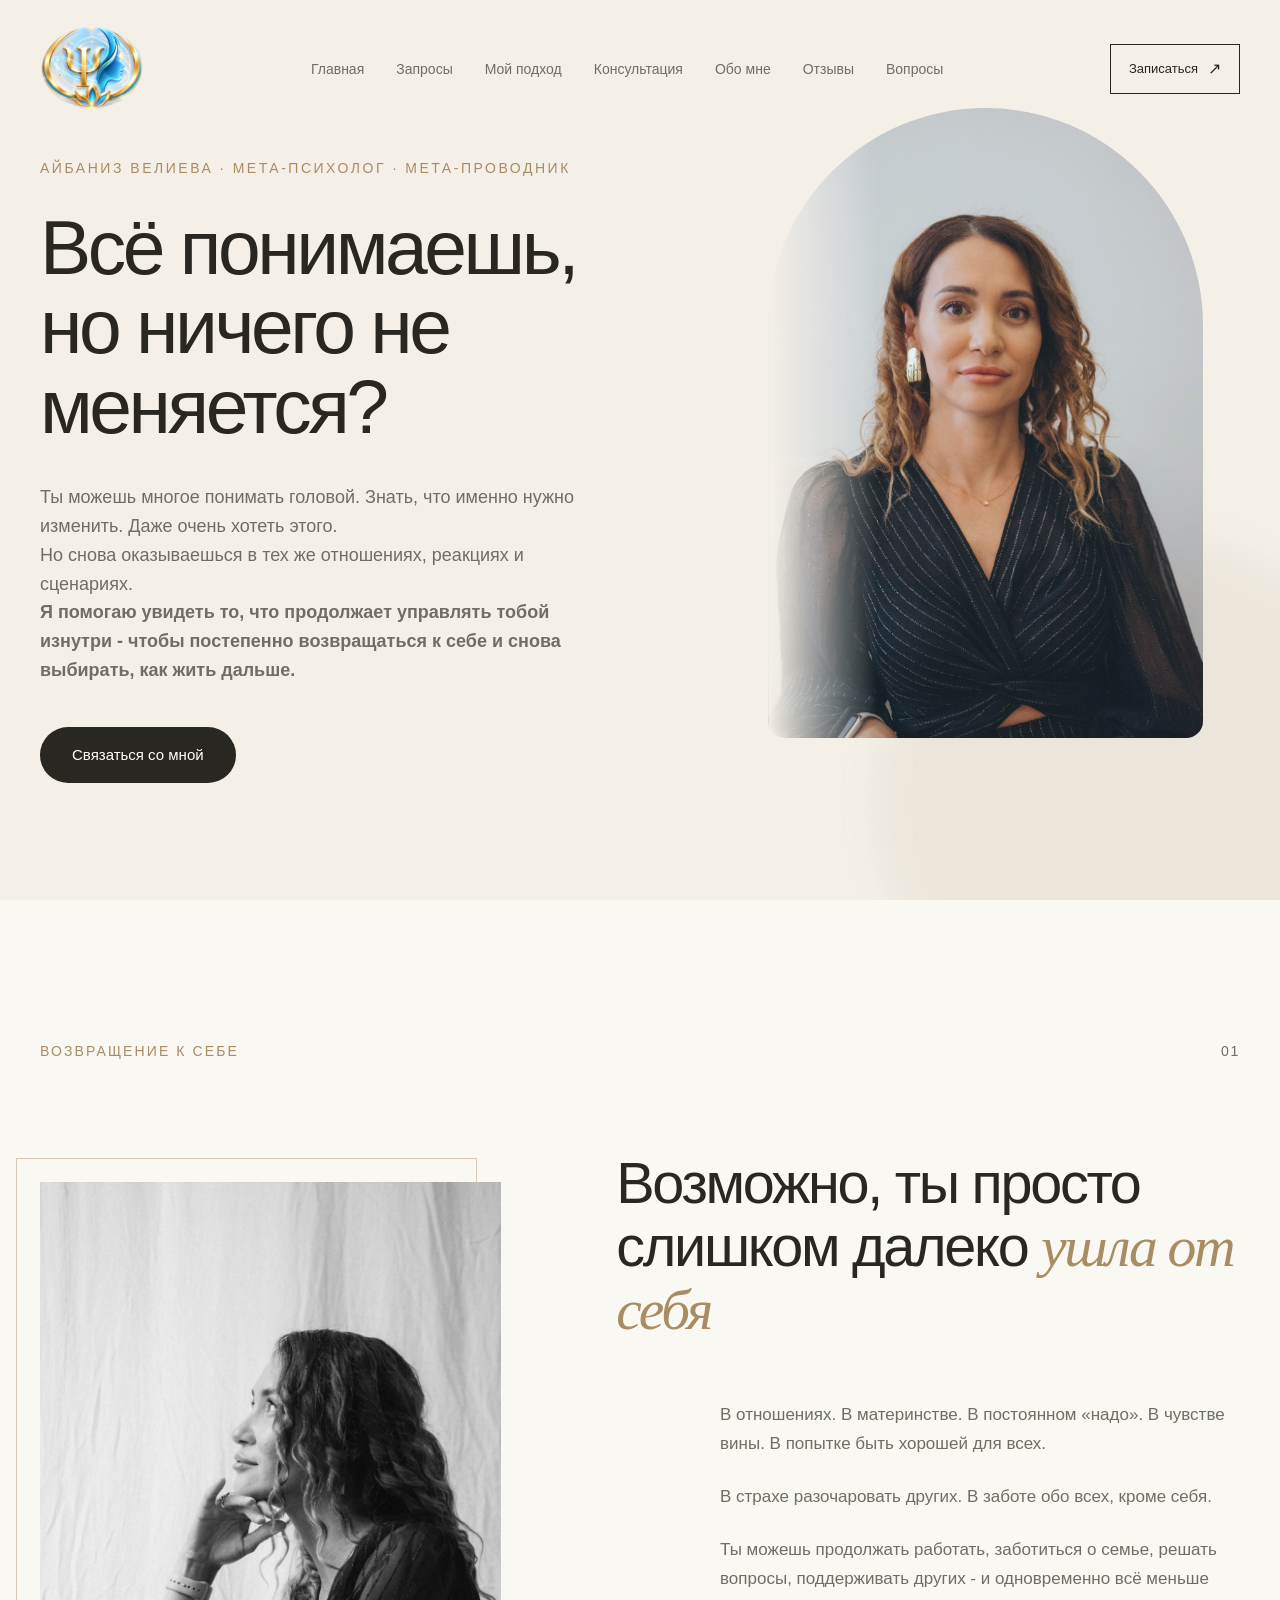
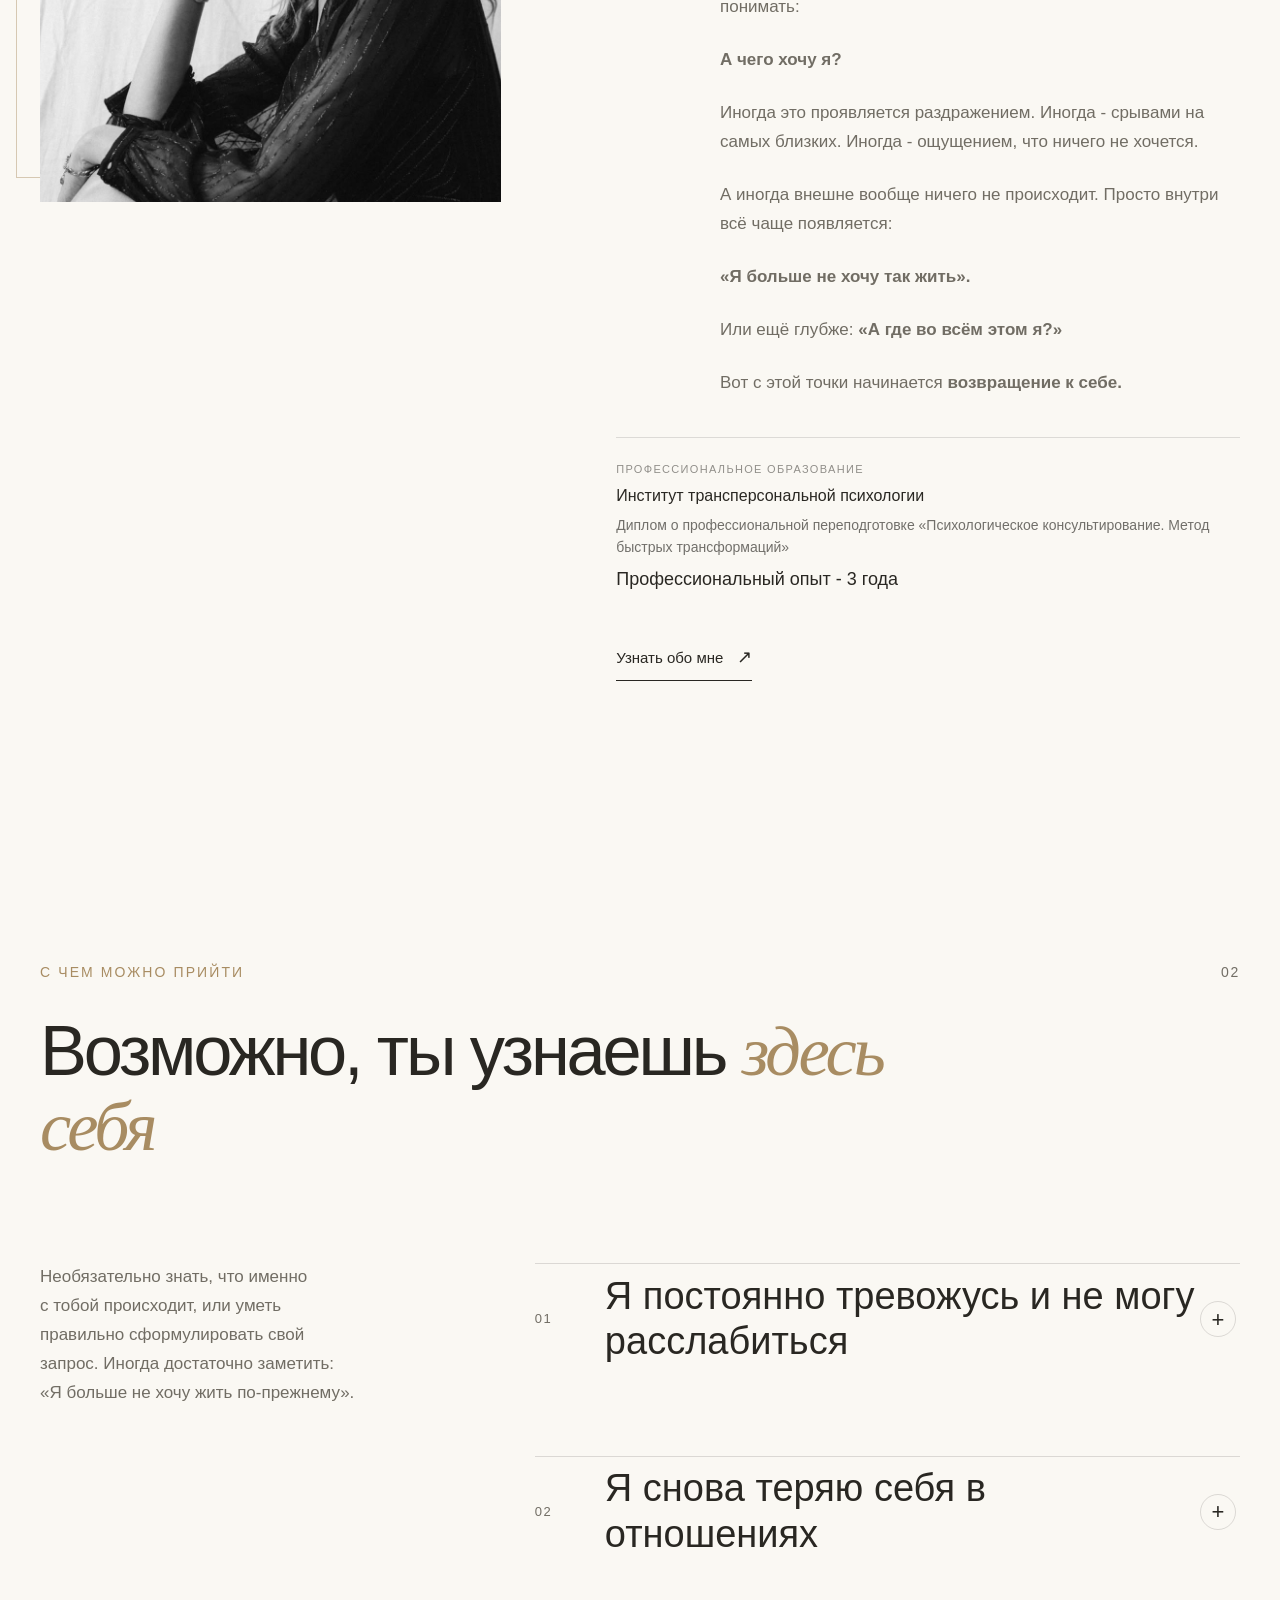
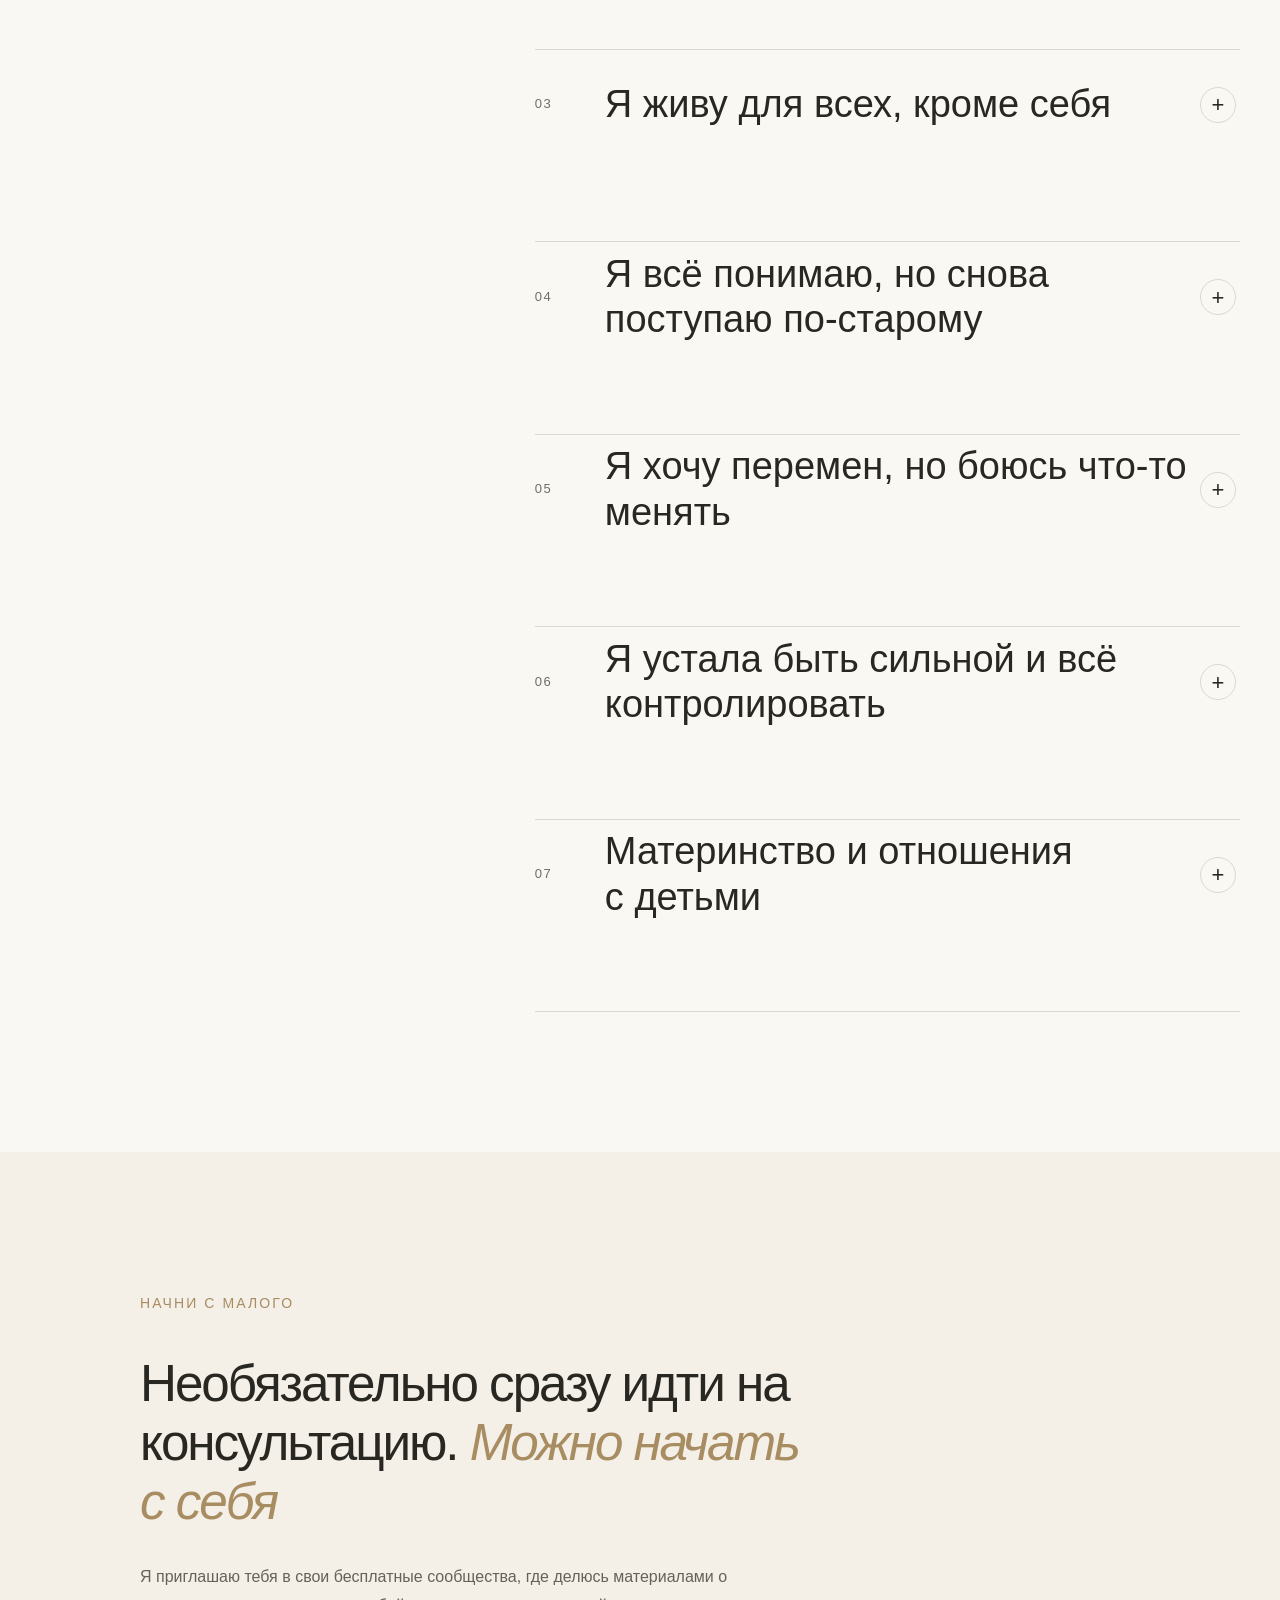
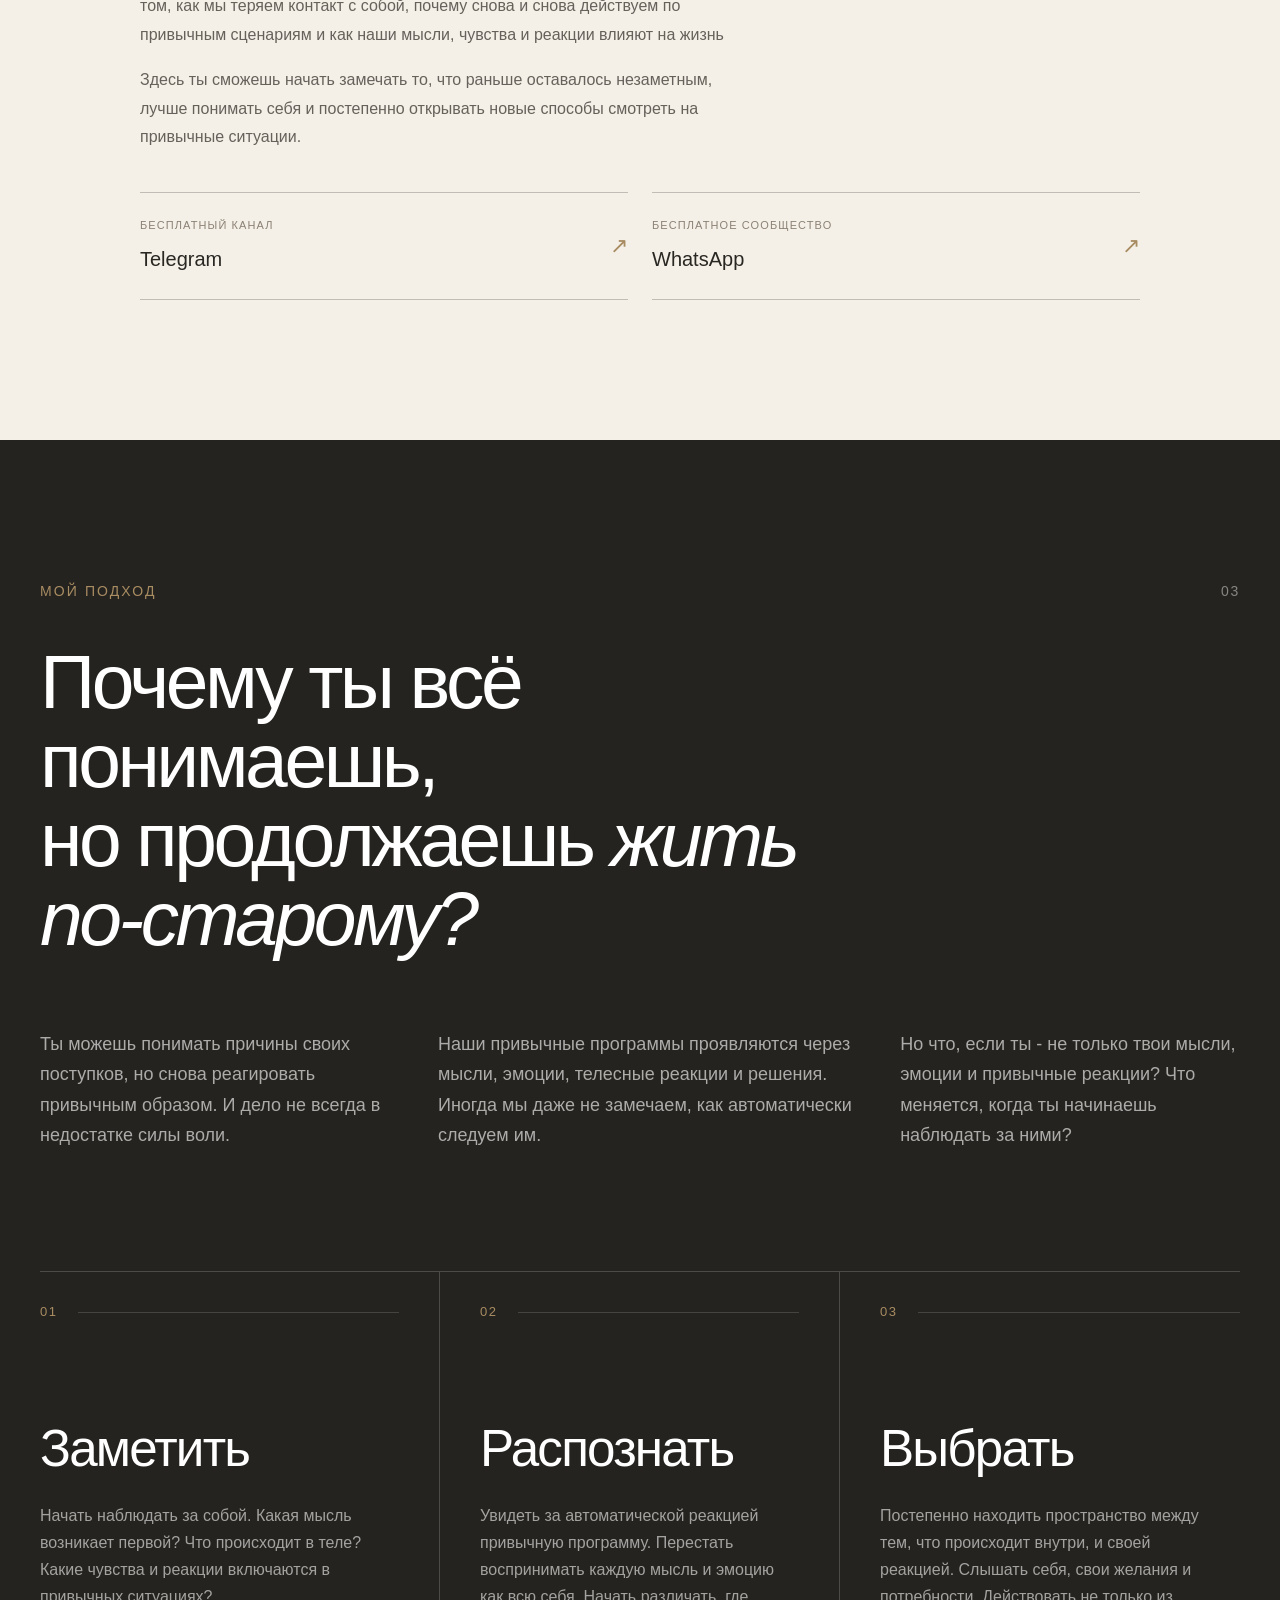
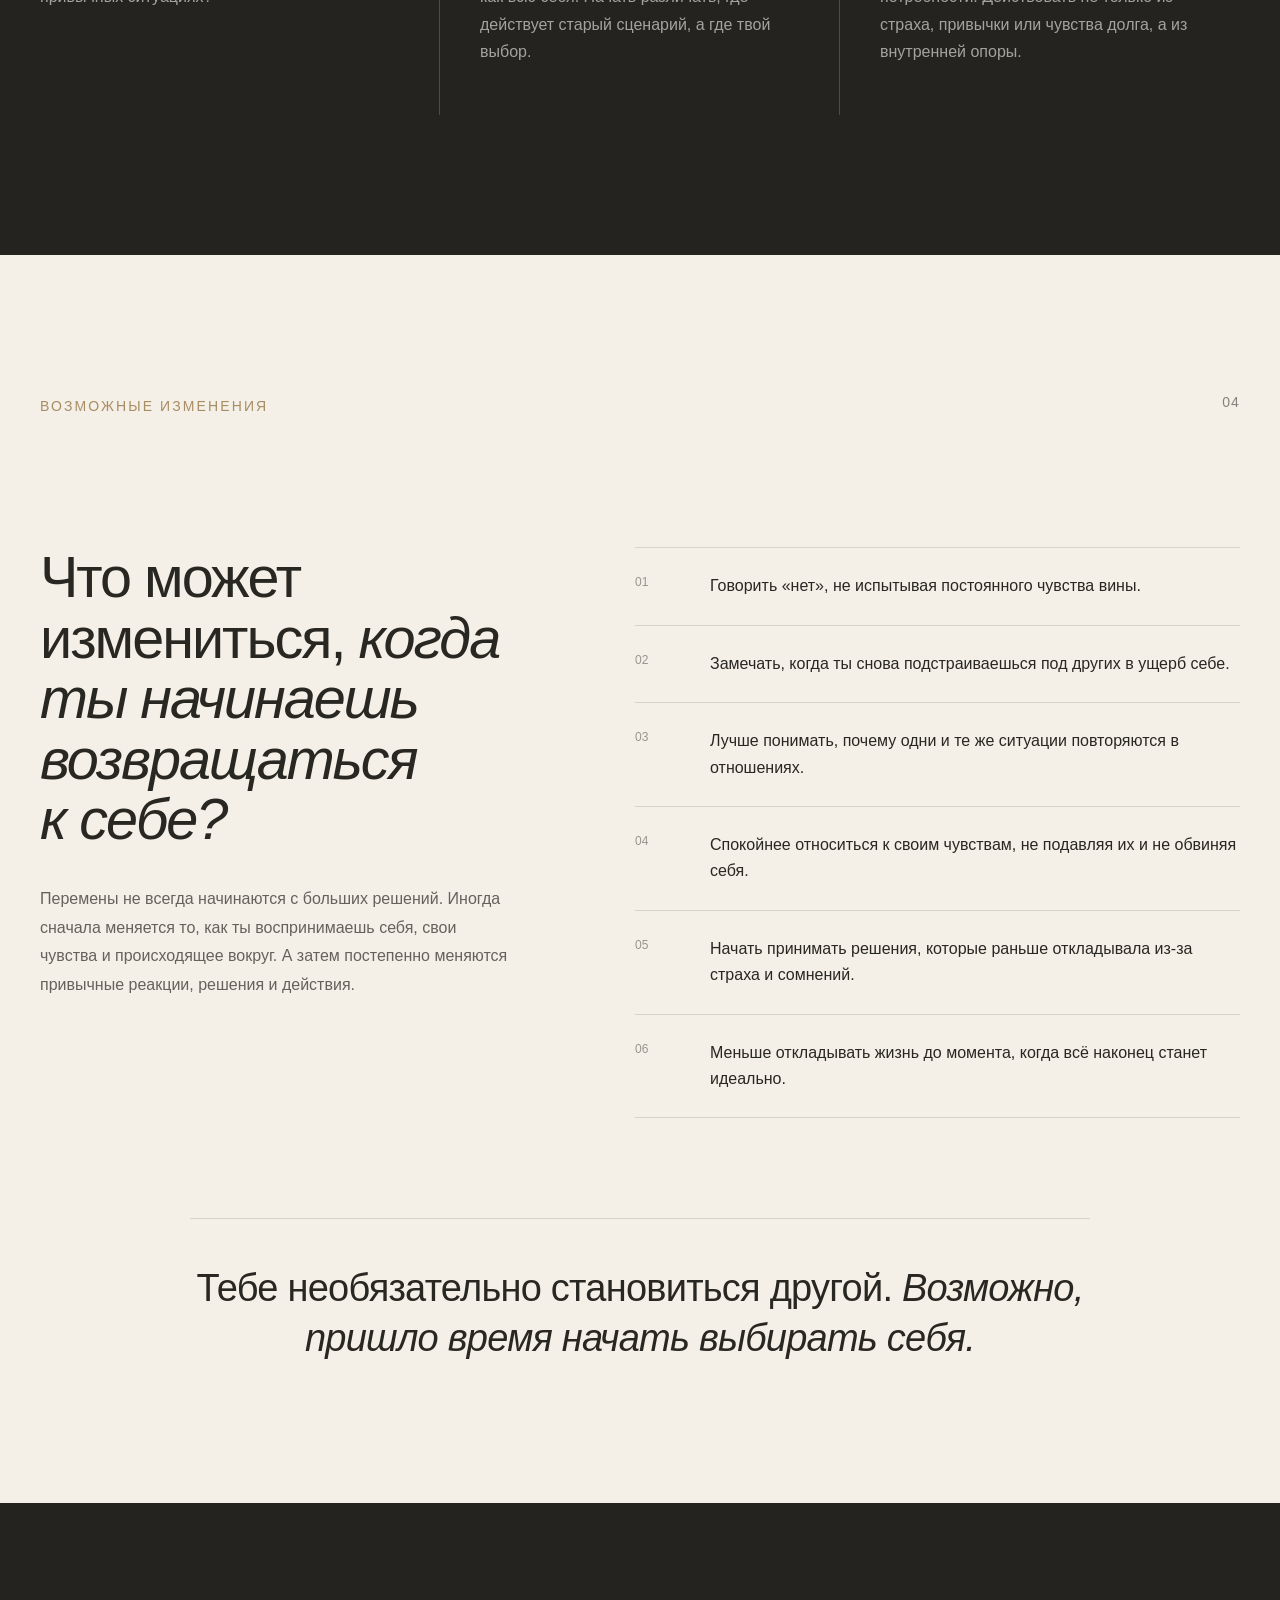
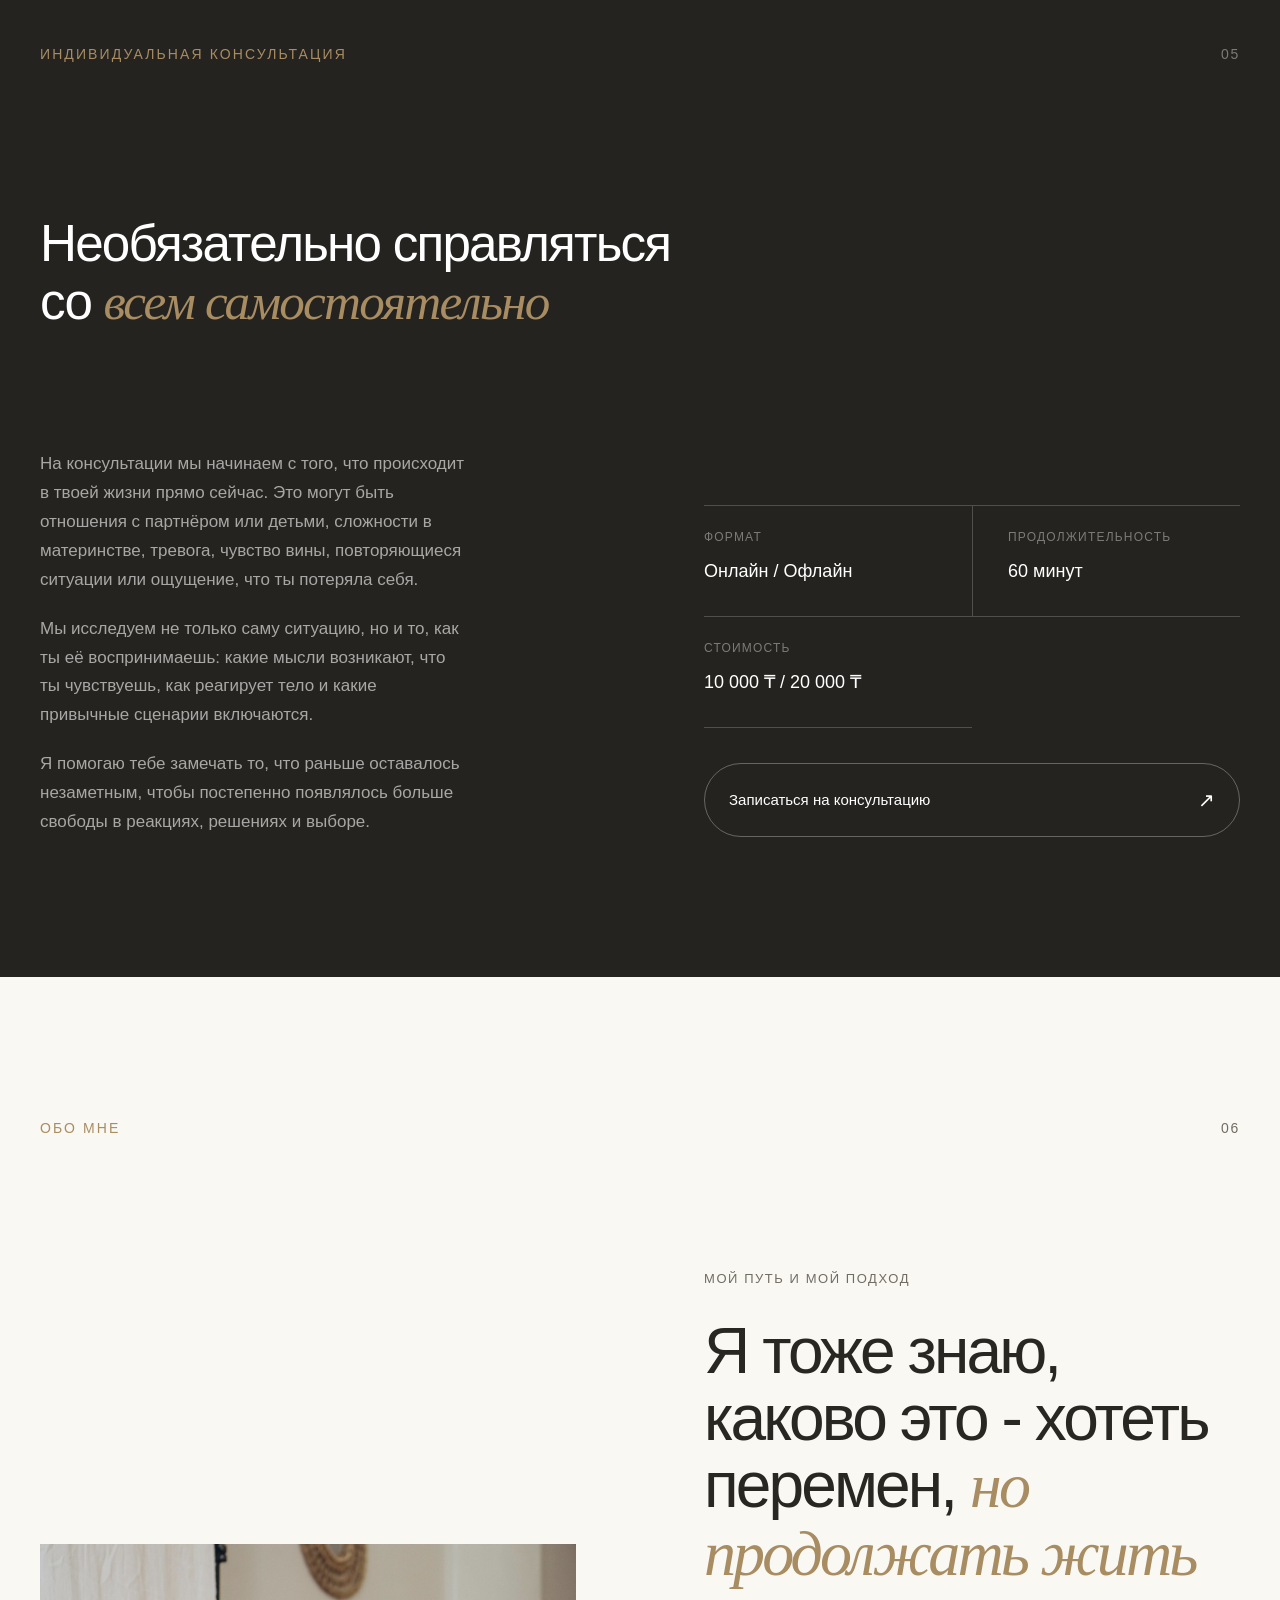
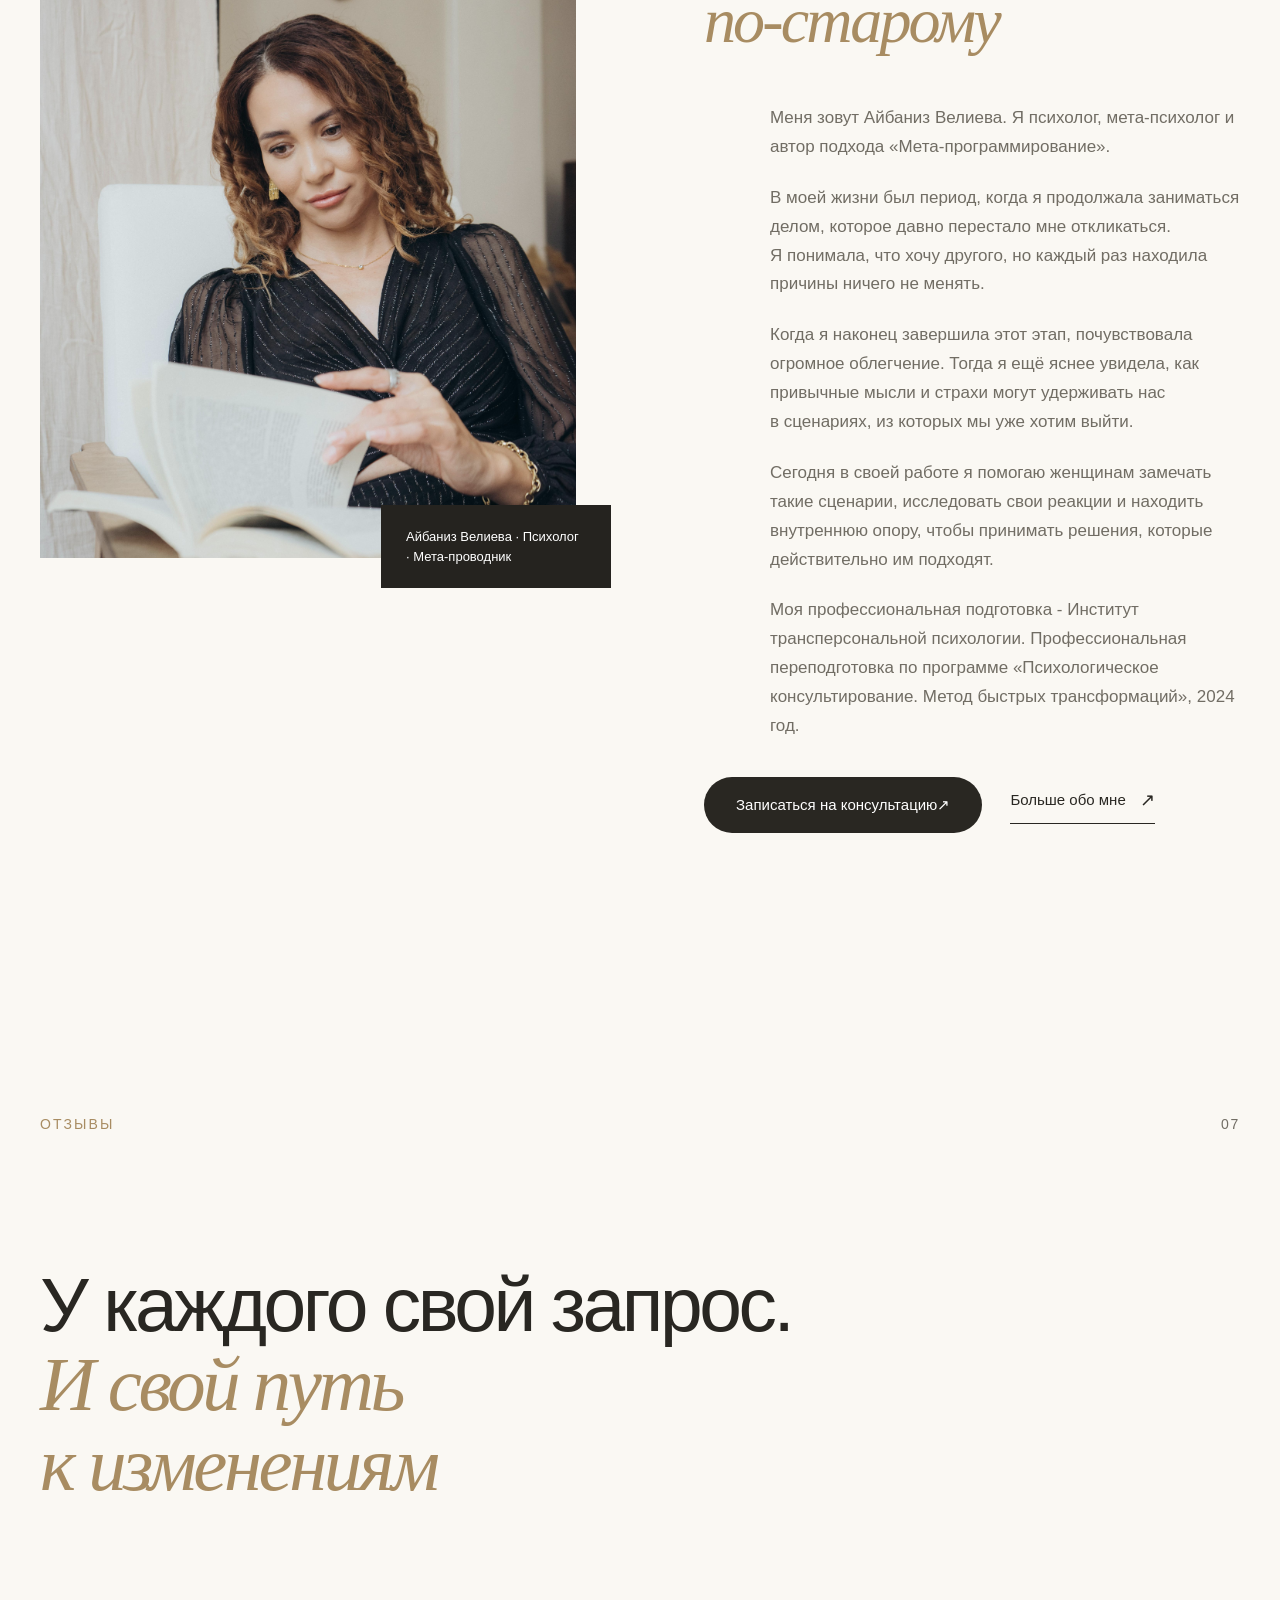
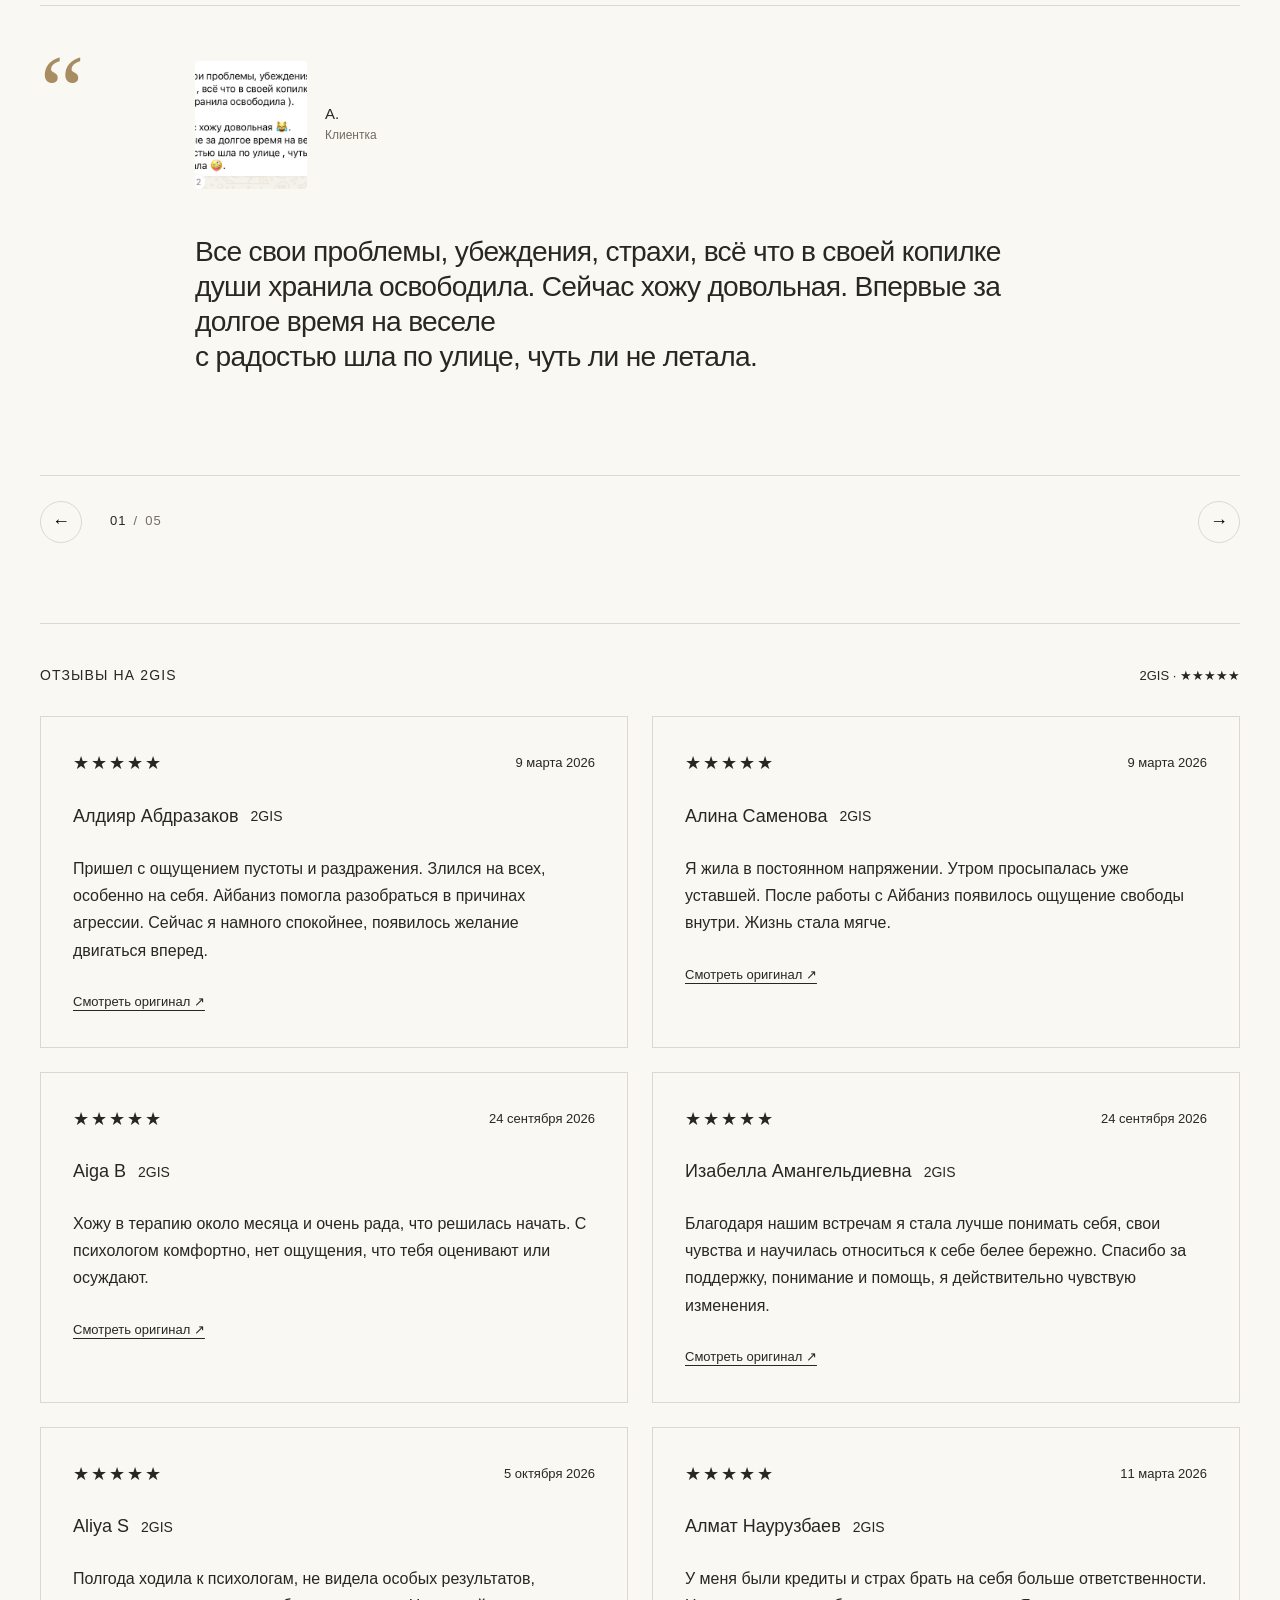
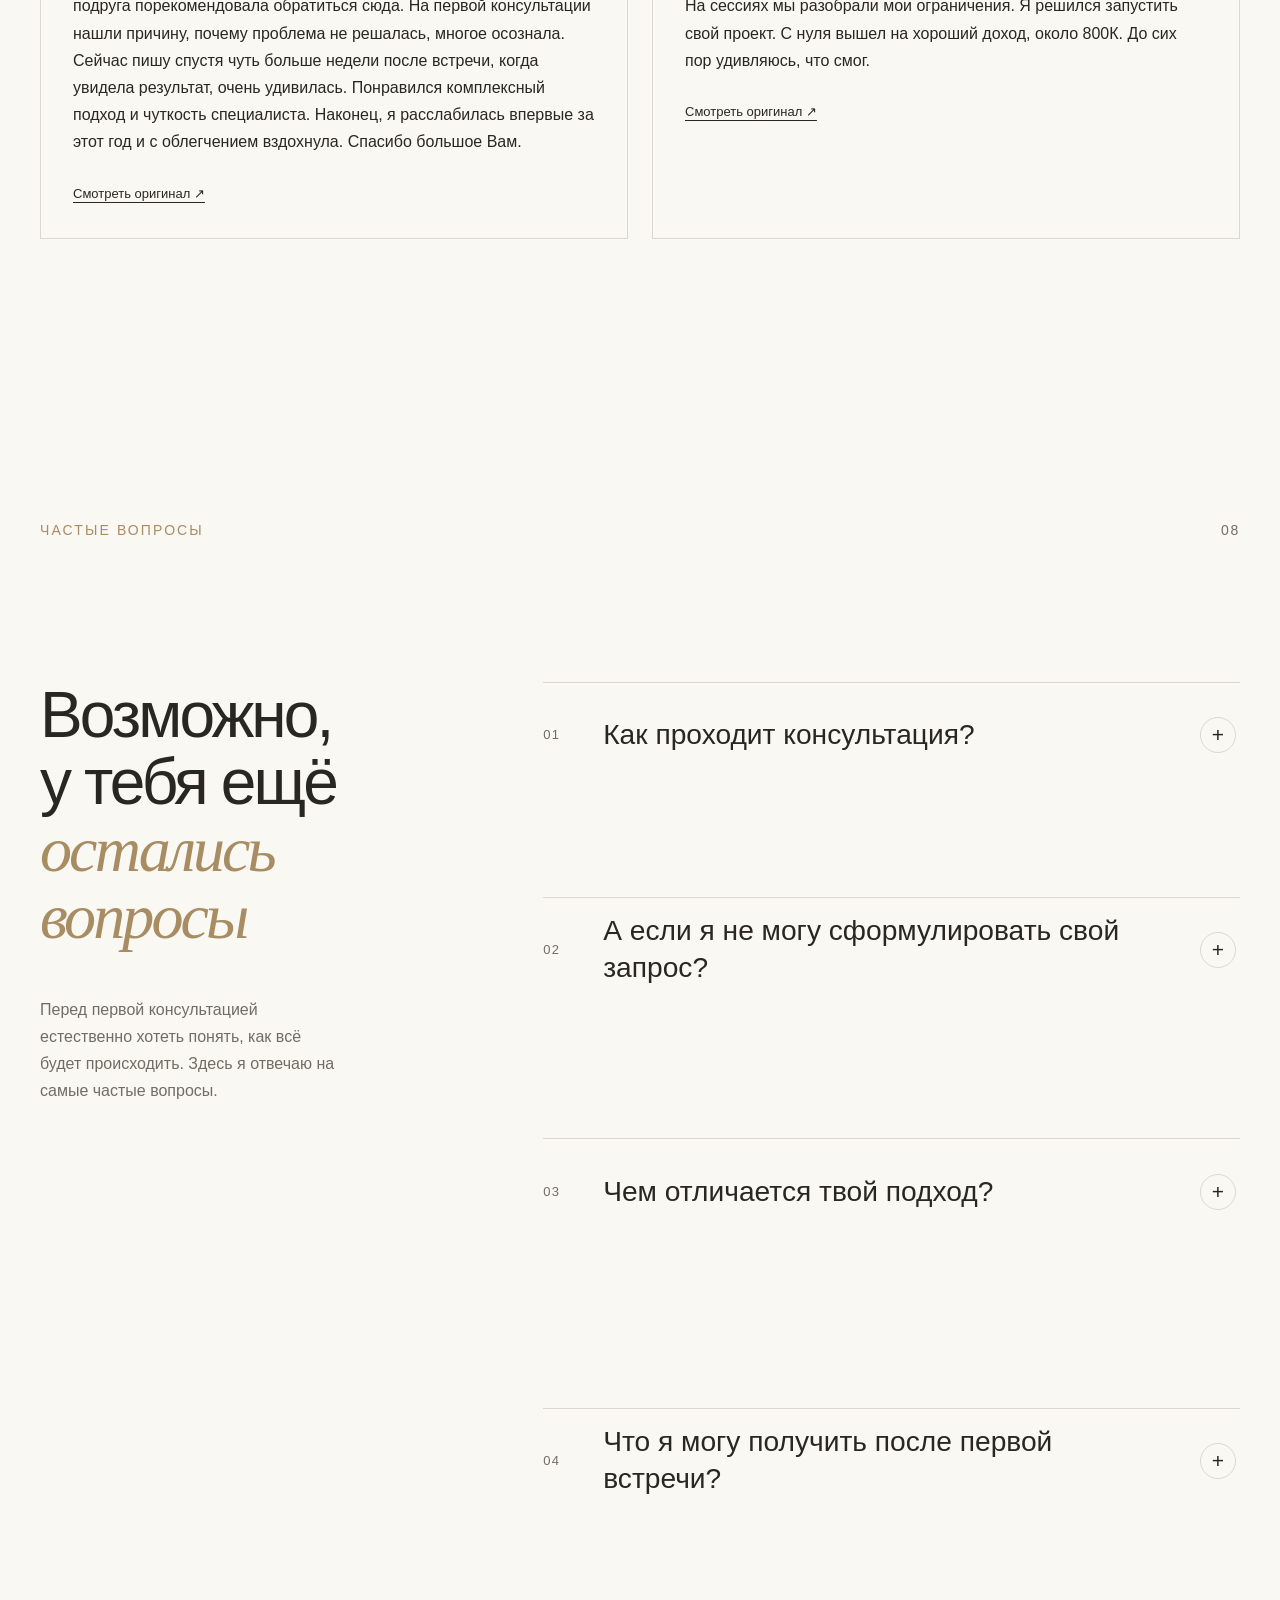
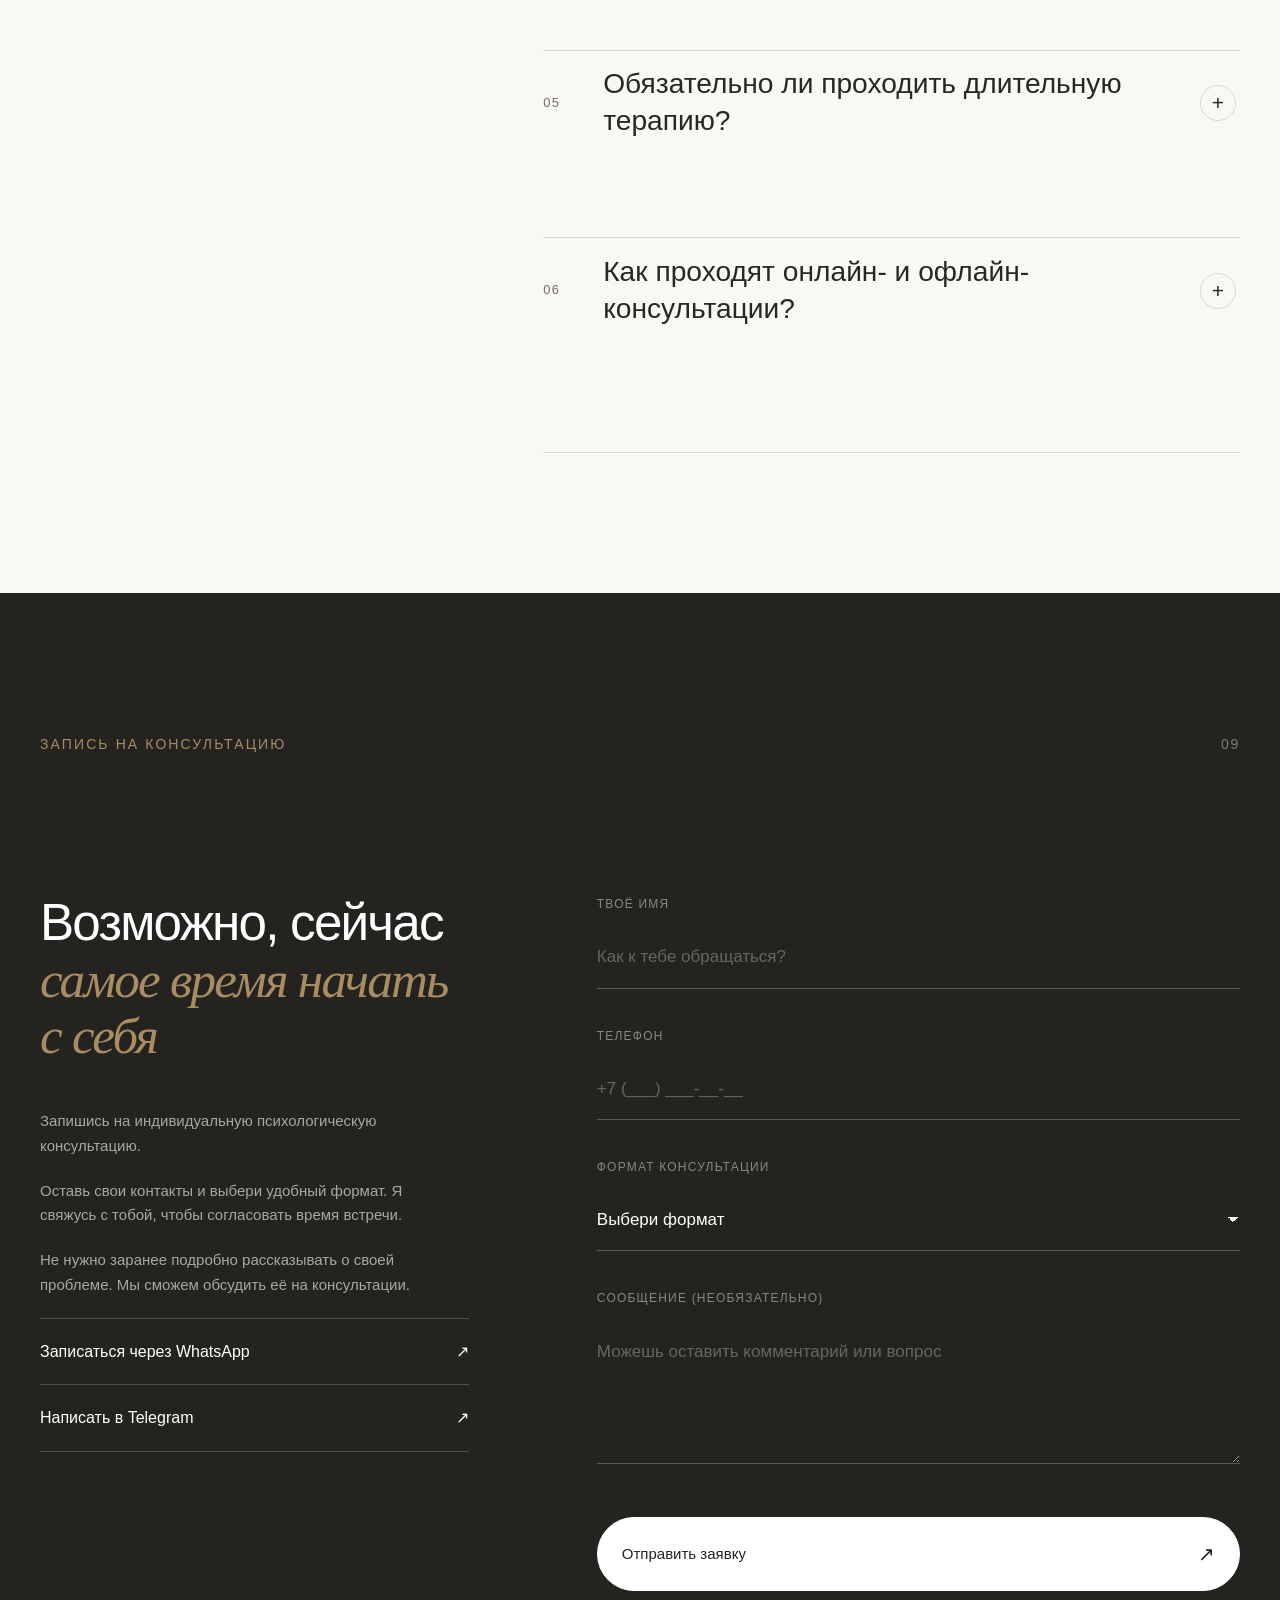
==== commit 6ea3702b: "Сделал техническую часть, добавил aibaniz-metapro.kz" ====
--- a/index.html
+++ b/index.html
@@ -13,7 +13,7 @@
     <title>Айбаниз Велиева — психолог | Психологическое консультирование</title>
 
     <!-- Canonical -->
-    <link rel="canonical" href="https://aibaniz.kz/" />
+    <link rel="canonical" href="https://aibaniz-metapro.kz/" />
 
     <!-- Open Graph -->
     <meta property="og:type" content="website" />
@@ -22,12 +22,12 @@
       property="og:description"
       content="Психологическое консультирование онлайн и офлайн. Пространство для возвращения к себе, внутренней опоре и более честному контакту с собой."
     />
-    <meta property="og:url" content="https://aibaniz.kz/" />
+    <meta property="og:url" content="https://aibaniz-metapro.kz/" />
     <meta property="og:site_name" content="AIBANIZ" />
     <meta property="og:locale" content="ru_RU" />
     <meta
       property="og:image"
-      content="https://aibaniz.kz/images/og-image.png"
+      content="https://aibaniz-metapro.kz/images/og-image.png"
     />
     <meta property="og:image:type" content="image/png" />
     <meta property="og:image:width" content="1536" />
@@ -745,14 +745,14 @@
 
                 <p>
                   В моей жизни был период, когда я продолжала заниматься делом,
-                  которое давно перестало мне откликаться. Я понимала, что хочу
+                  которое давно перестало мне откликаться. <br />Я понимала, что хочу
                   другого, но каждый раз находила причины ничего не менять.
                 </p>
 
                 <p>
                   Когда я наконец завершила этот этап, почувствовала огромное
                   облегчение. Тогда я ещё яснее увидела, как привычные мысли и
-                  страхи могут удерживать нас в сценариях, из которых мы уже
+                  страхи могут удерживать нас <br />в сценариях, из которых мы уже
                   хотим выйти.
                 </p>
 
@@ -764,7 +764,7 @@
                 </p>
 
                 <p>
-                  Моя профессиональная подготовка — Институт трансперсональной
+                  Моя профессиональная подготовка - Институт трансперсональной
                   психологии. Профессиональная переподготовка по программе
                   «Психологическое консультирование. Метод быстрых
                   трансформаций», 2024 год.
--- a/css/testimonials.css
+++ b/css/testimonials.css
@@ -167,7 +167,7 @@
 
   margin: 0;
 
-  font-size: clamp(27px, 3.2vw, 44px);
+  font-size: clamp(22px, 2.2vw, 30px);
 
   font-weight: 400;
 
@@ -349,7 +349,7 @@
   }
 
   .testimonial__text {
-    font-size: 25px;
+    font-size: 19px;
 
     line-height: 1.3;
   }
